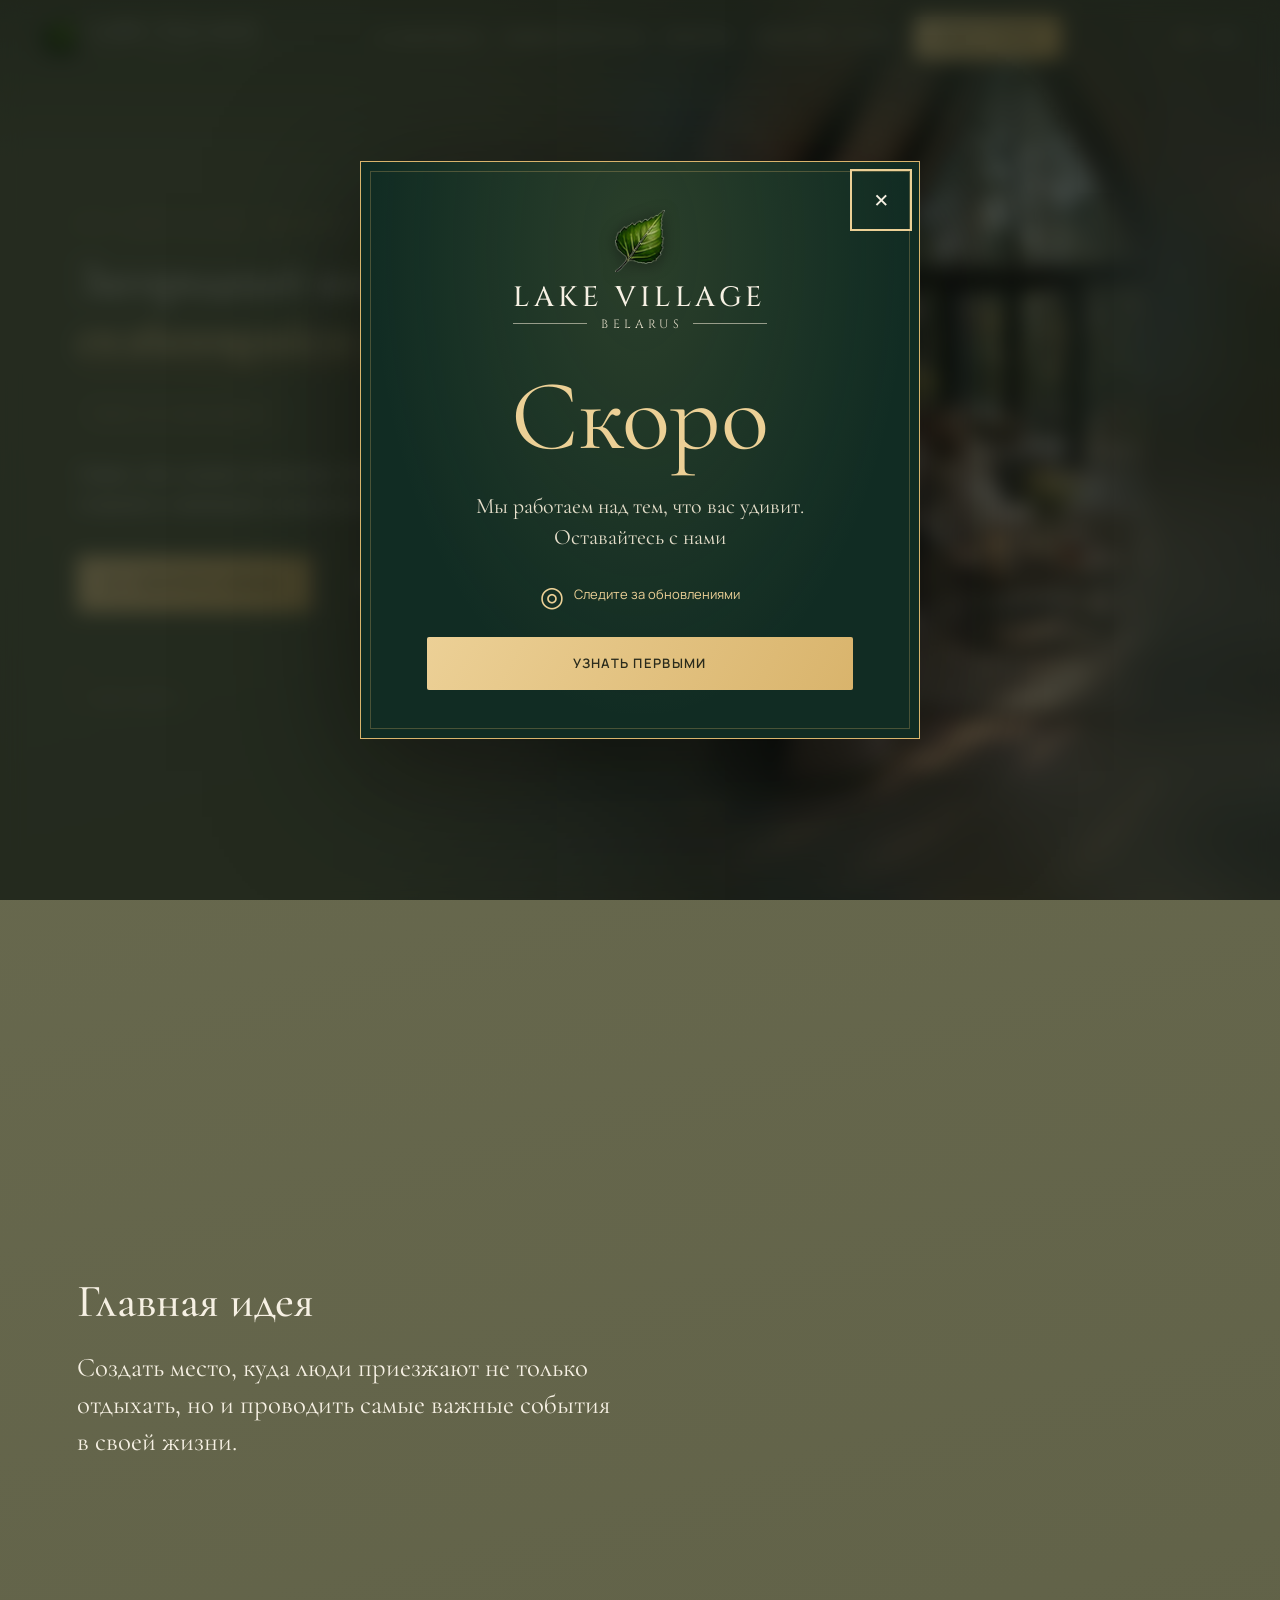
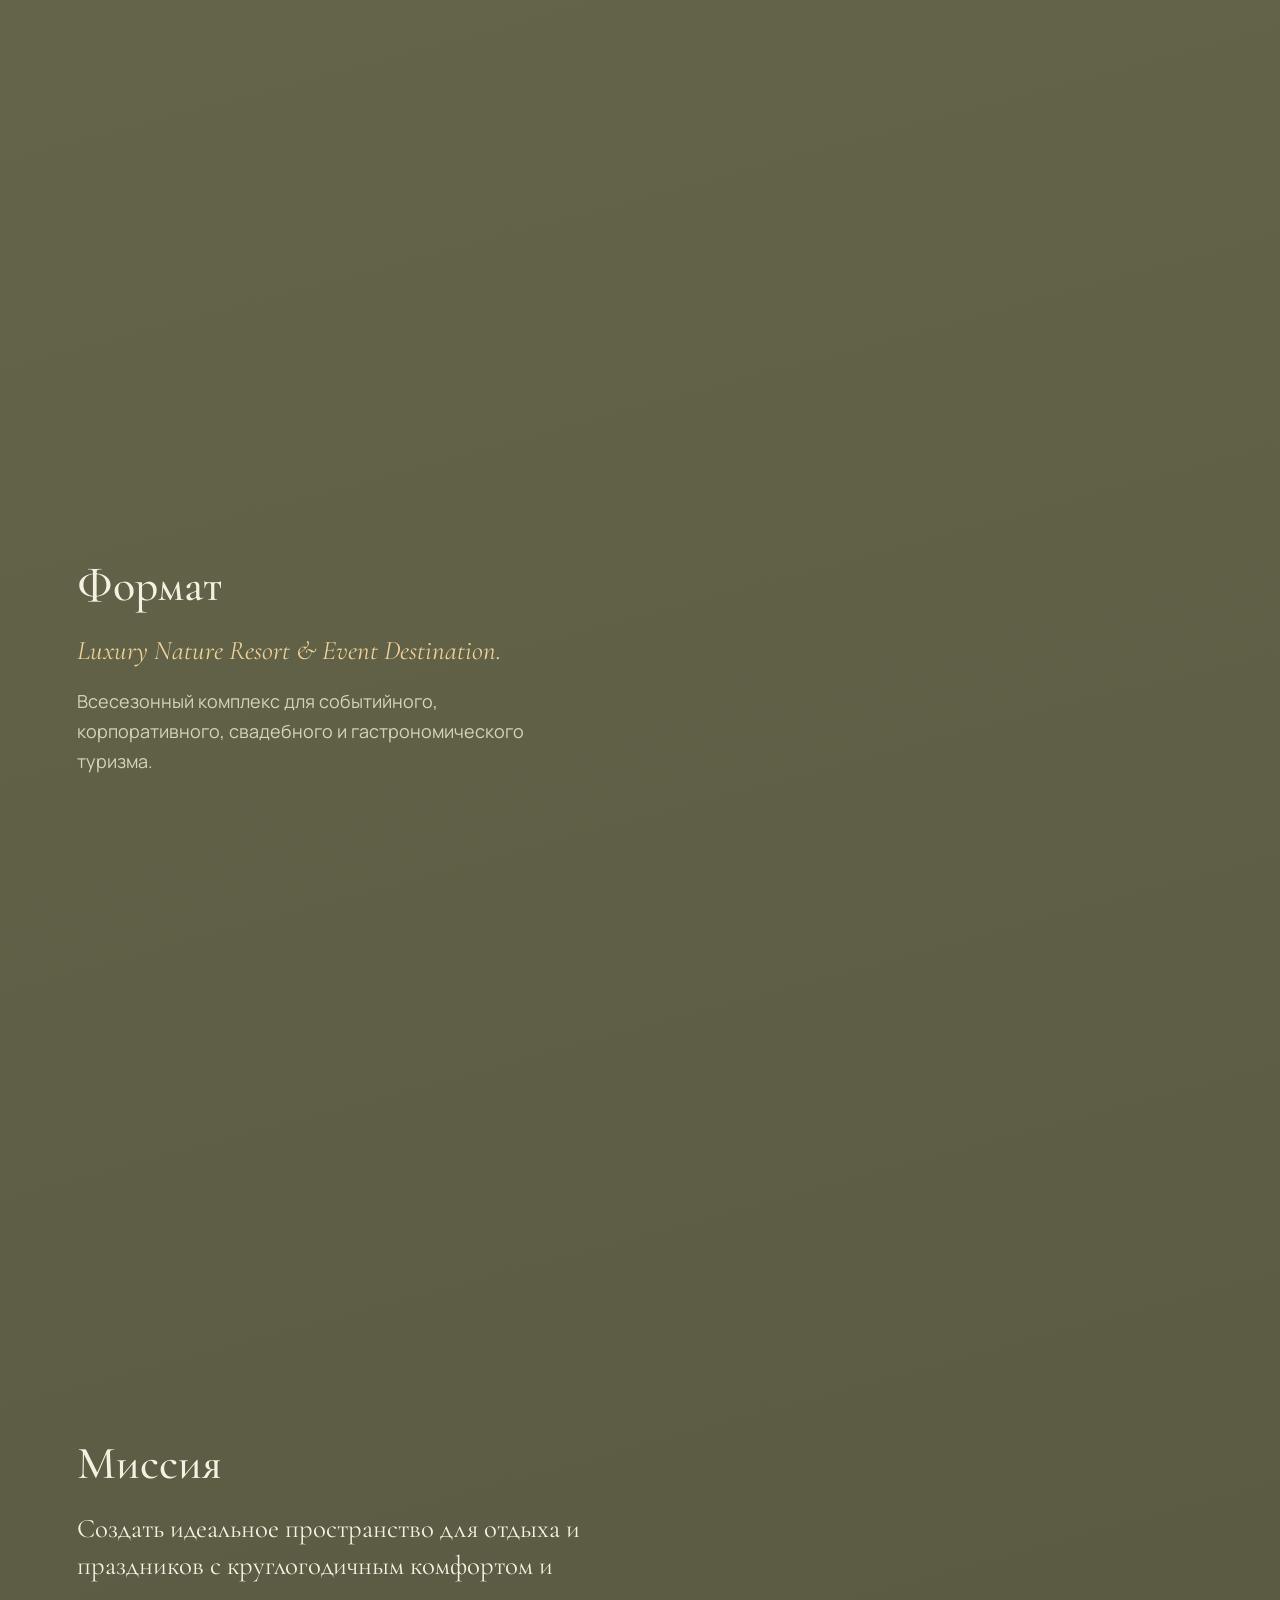
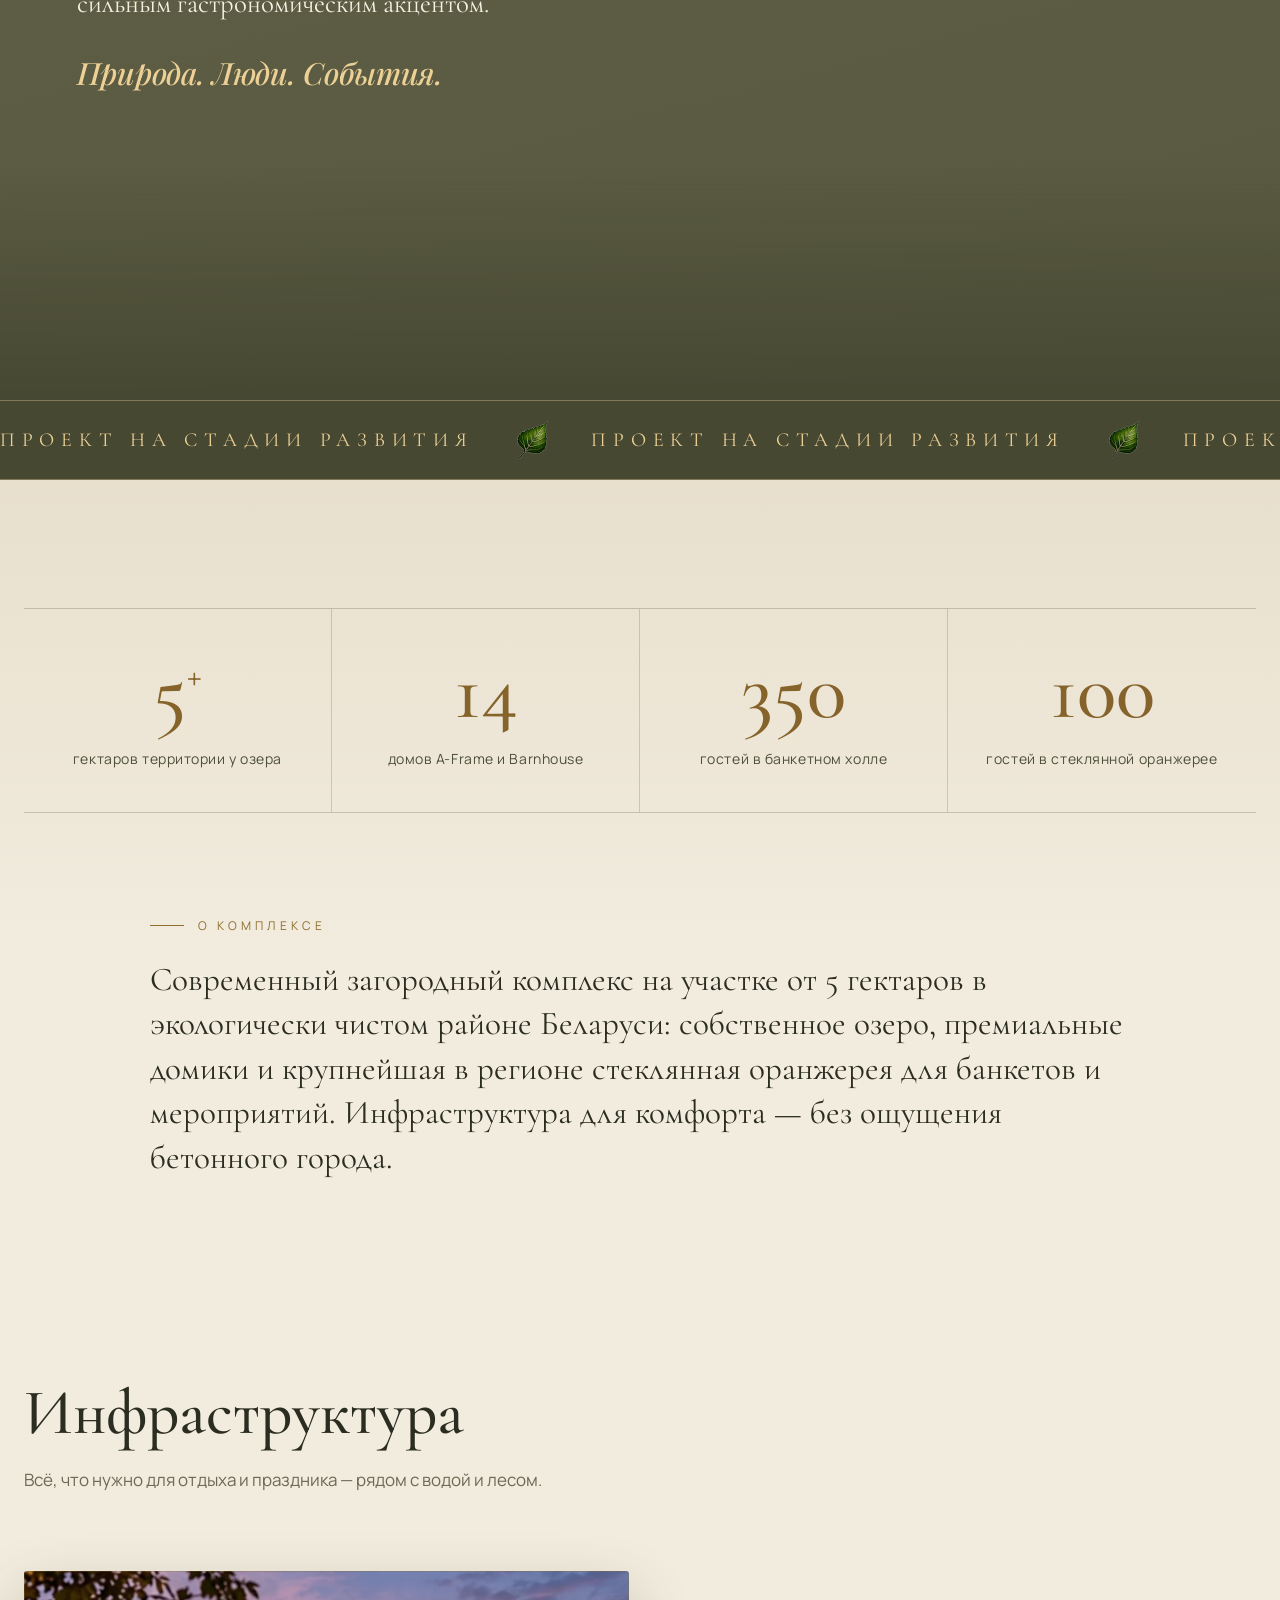
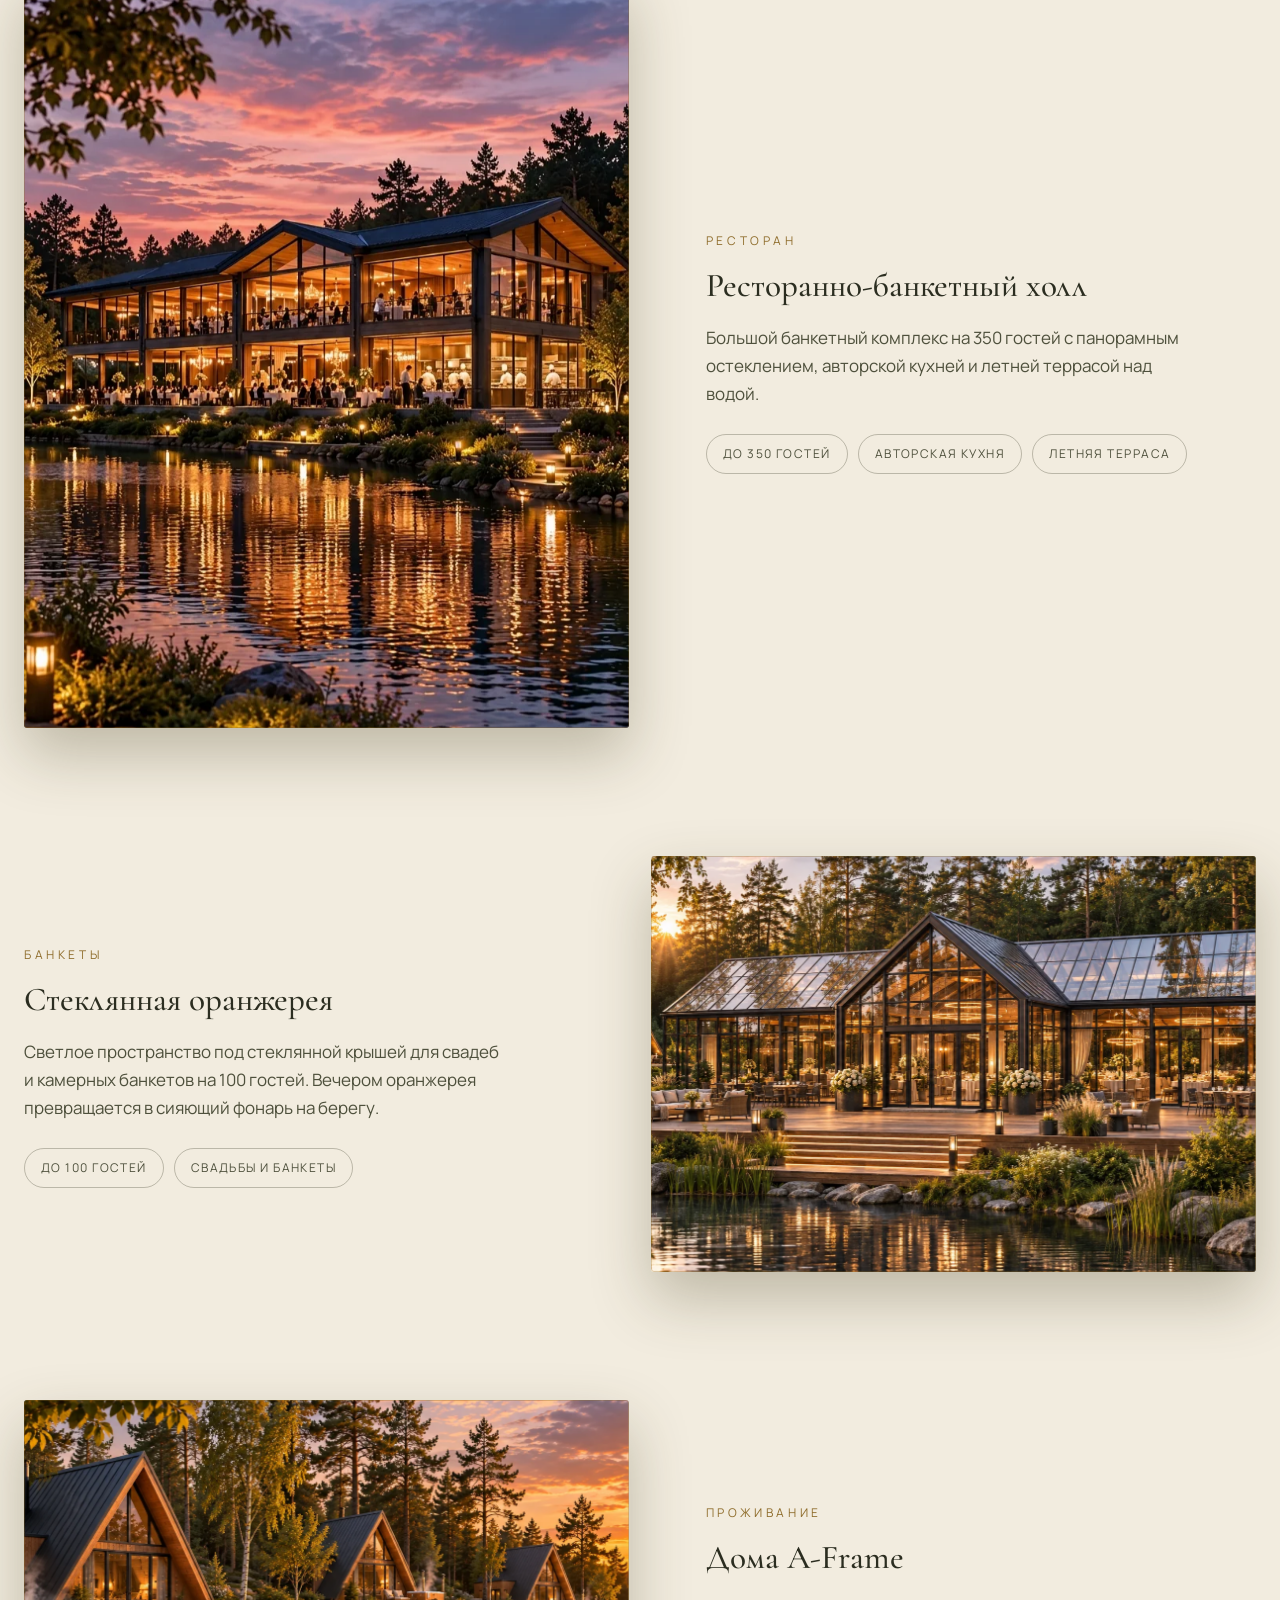
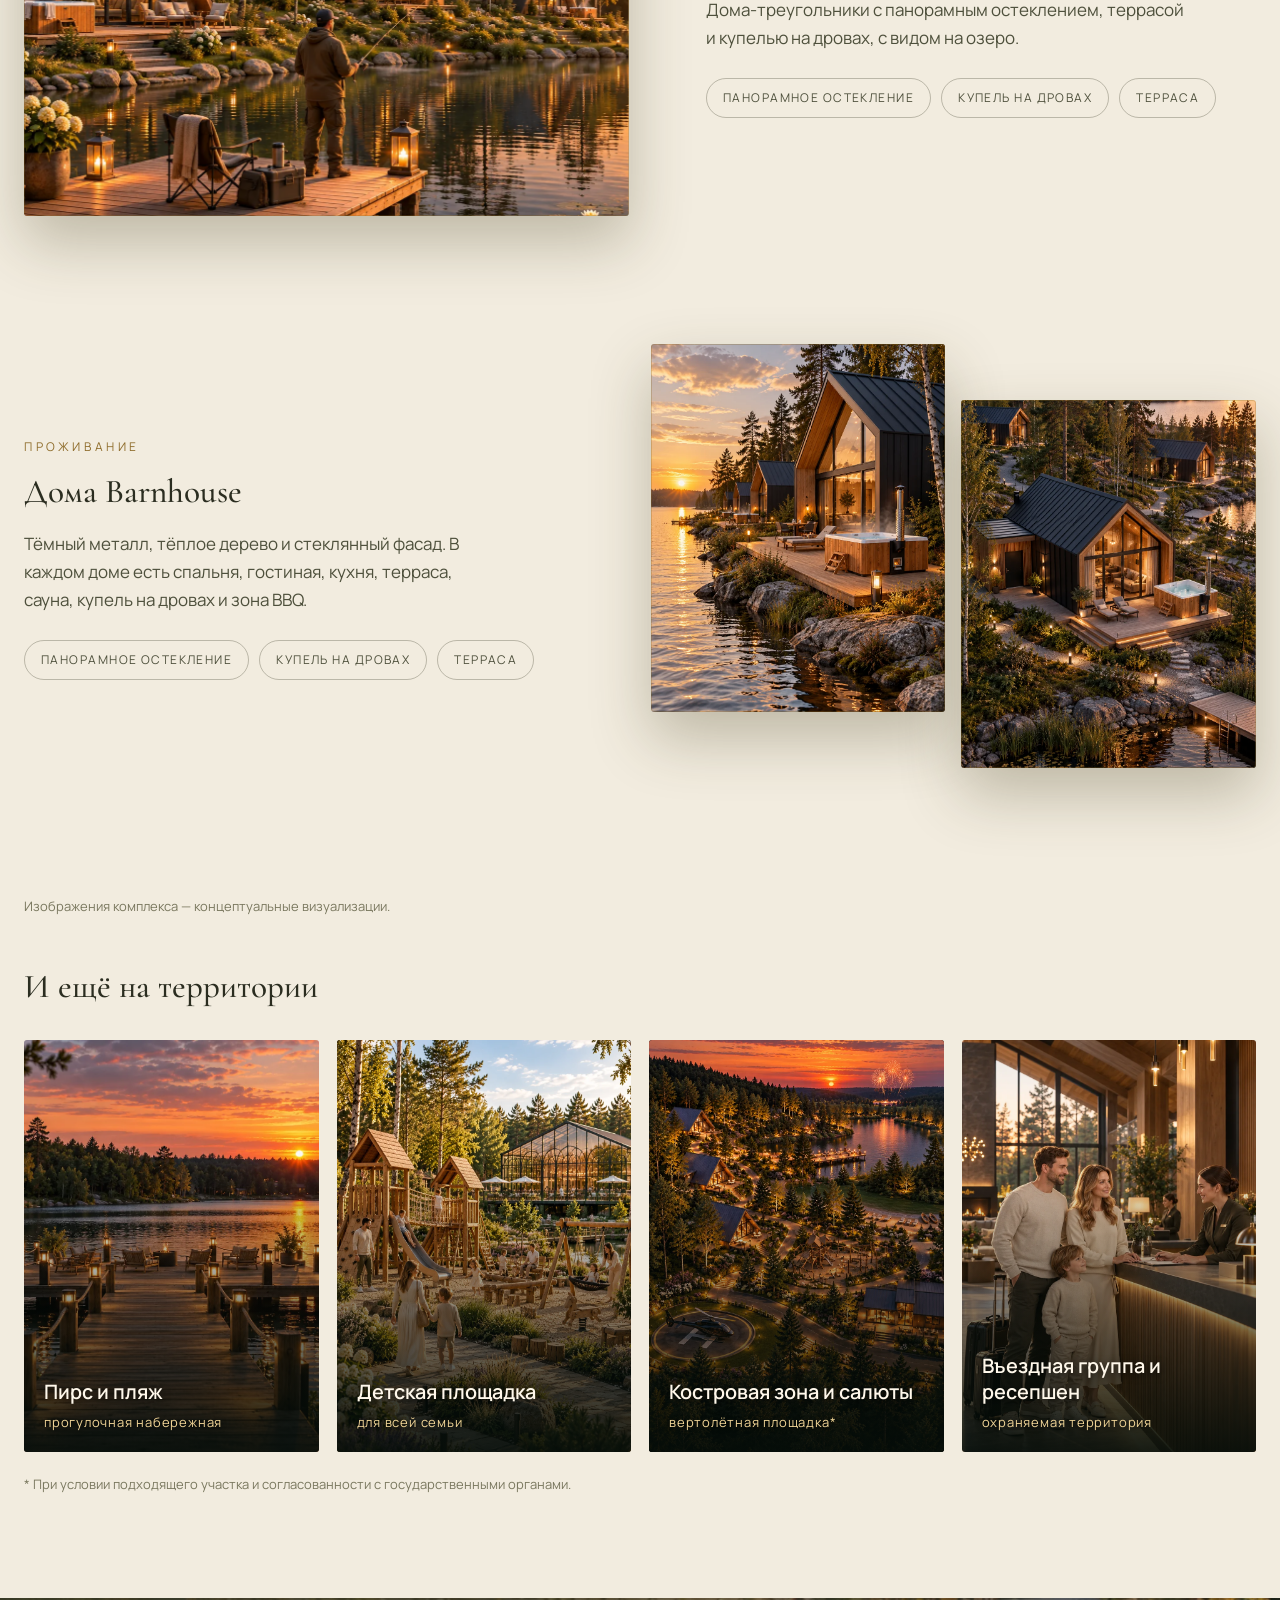
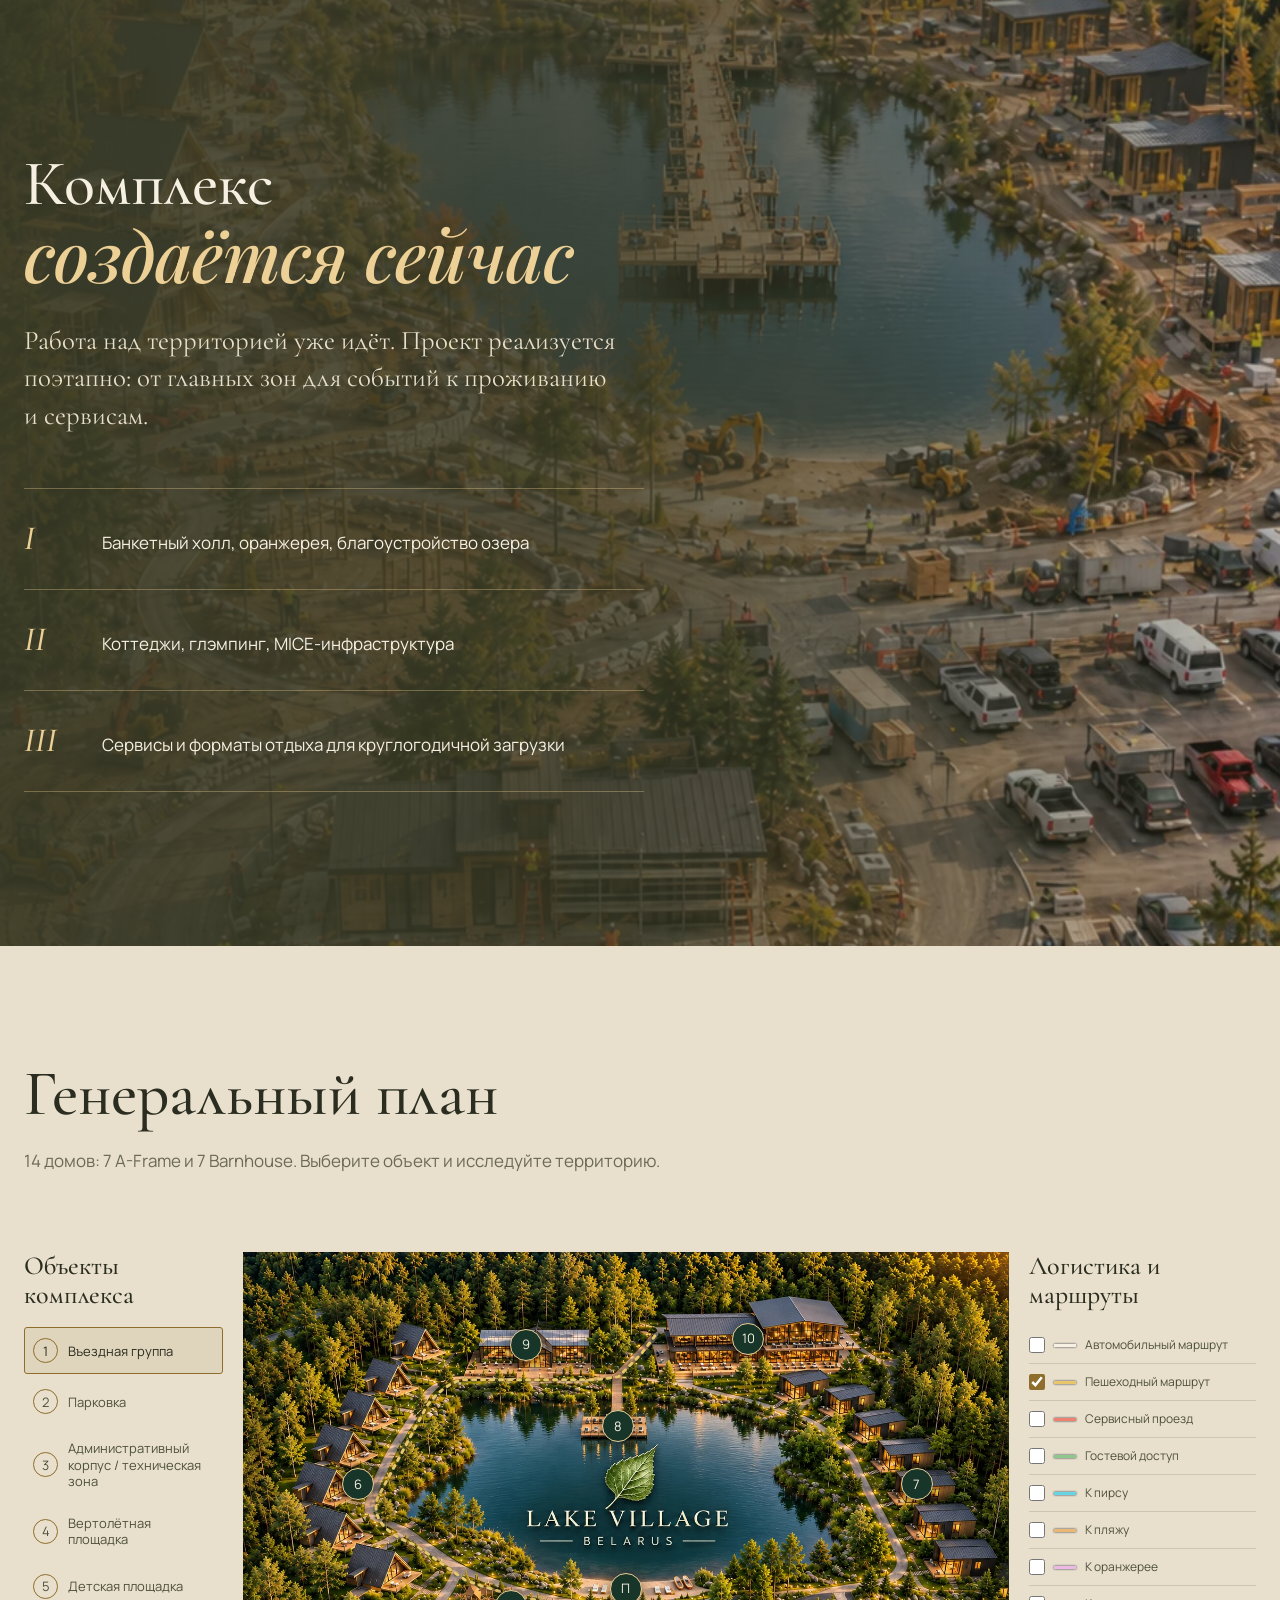
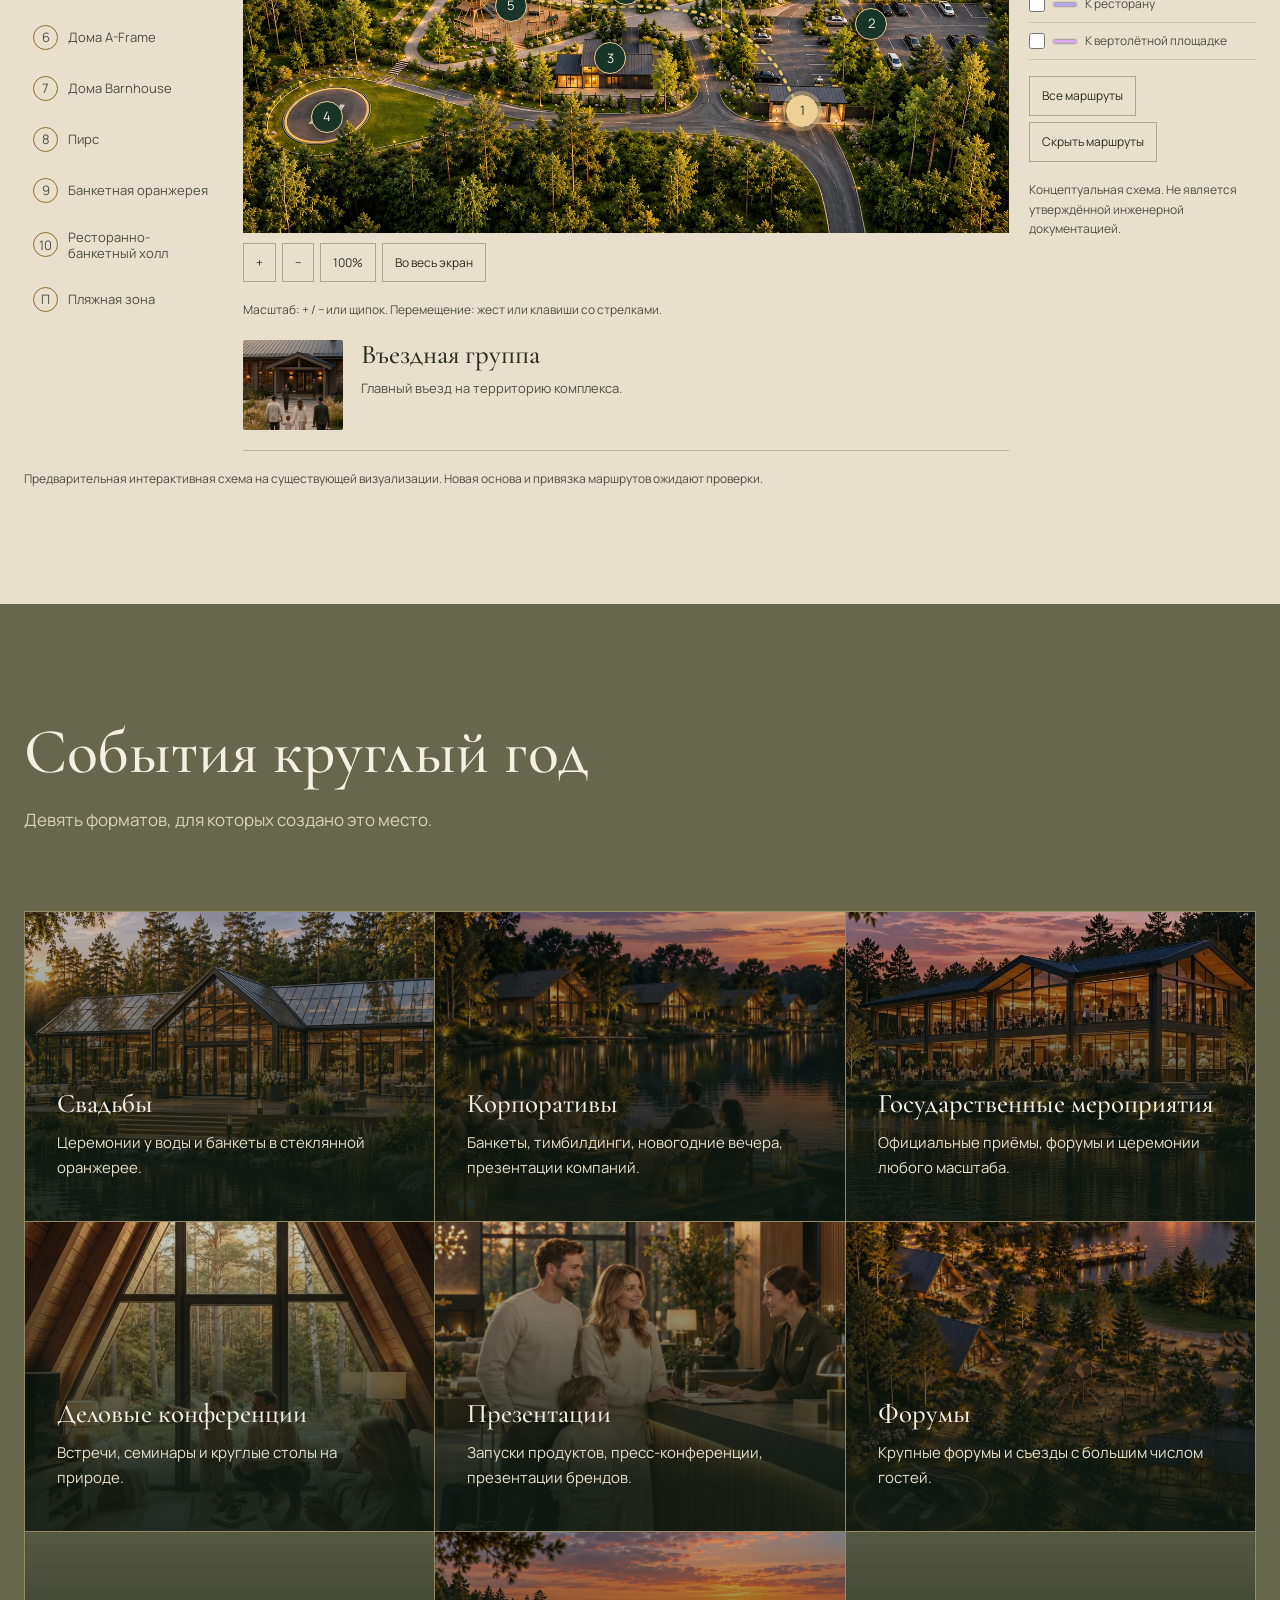
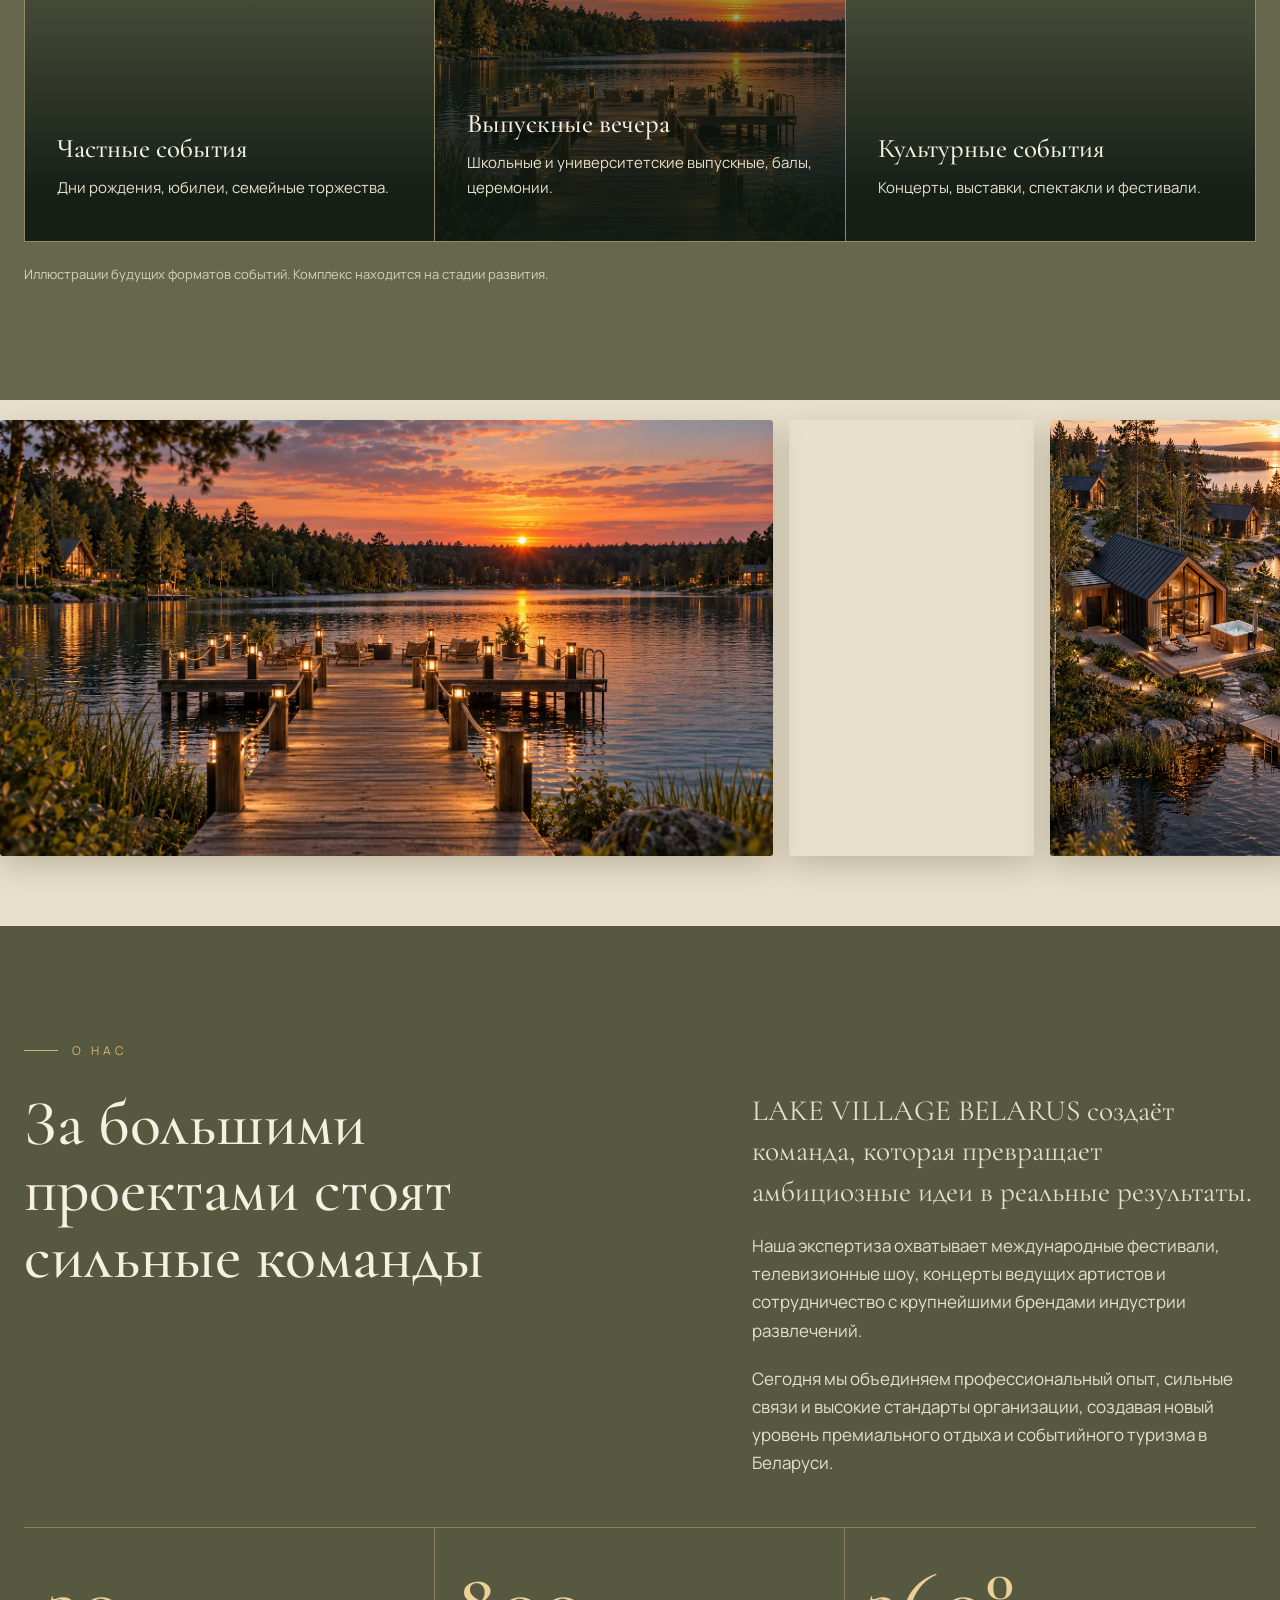
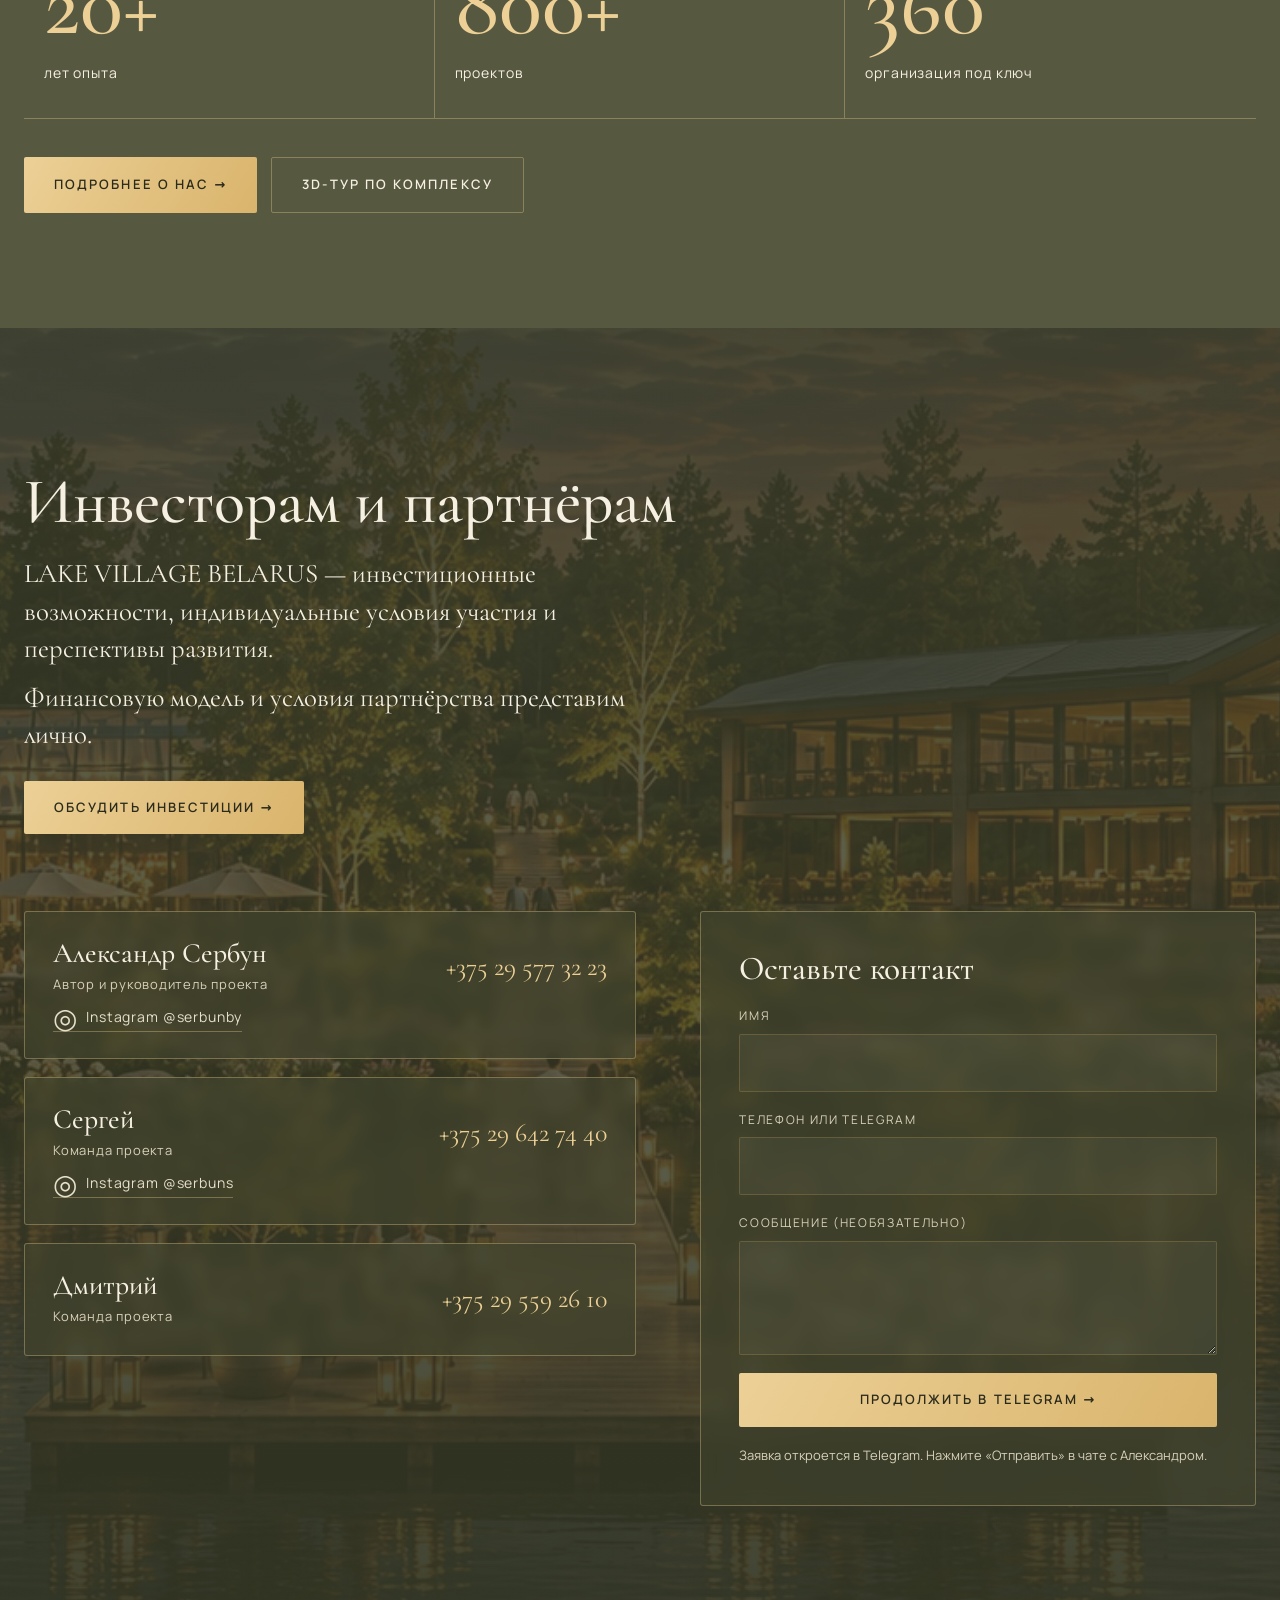
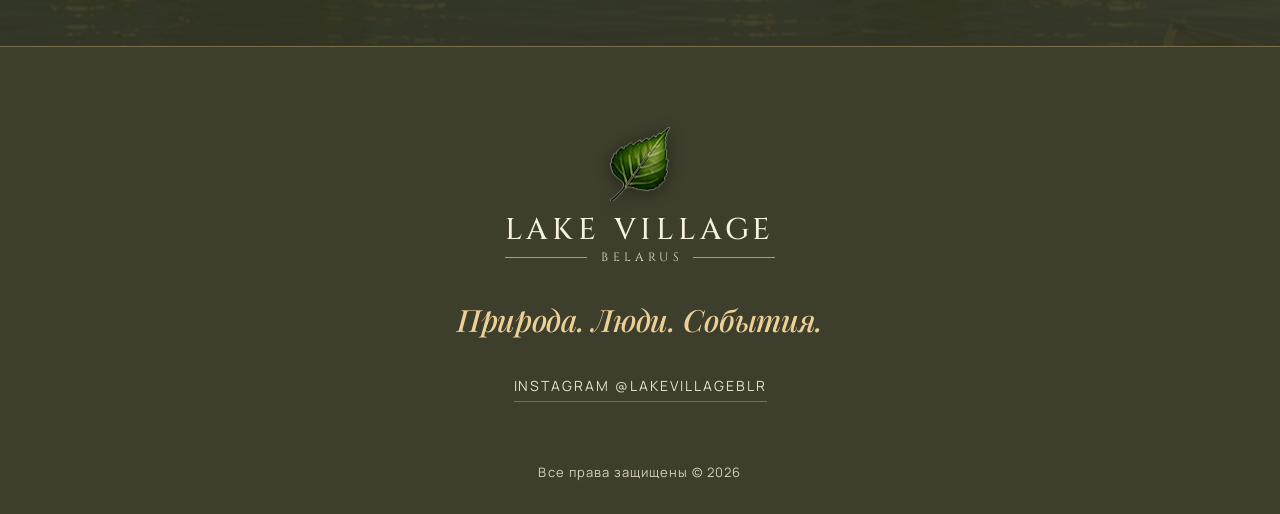
==== v2/index.html @ b3f4f0ef "Improve v2 infrastructure card caption readability" ====
<!DOCTYPE html>
<html lang="ru">
<head>
<meta charset="utf-8">
<meta name="viewport" content="width=device-width, initial-scale=1, viewport-fit=cover">
<title>Lake Village Belarus</title>
<meta name="description" content="Lake Village Belarus — проект загородного комплекса на стадии развития: дома A-Frame и Barnhouse с купелями, ресторан, стеклянная оранжерея, пирс и пляж.">
<meta name="theme-color" content="#5d5e45">
<meta property="og:title" content="Lake Village Belarus">
<meta property="og:description" content="Загородный комплекс у озера. Природа. Люди. События.">
<meta property="og:image" content="assets/img/aerial-logo.webp">
<link rel="icon" href="assets/img/leaf.png">
<link rel="preload" href="assets/fonts/cinzel-latin-400-normal.woff2" as="font" type="font/woff2" crossorigin>
<link rel="stylesheet" href="css/fonts.css?v=4">
<link rel="stylesheet" href="css/style.css?v=4">
<link rel="stylesheet" href="css/palette.css?v=4">
<link rel="stylesheet" href="css/v2.css?v=4">
<link rel="stylesheet" href="css/revisions.css?v=6">
</head>
<body class="v2">
<div class="progress" aria-hidden="true"><i></i></div>

<!-- ============ HEADER ============ -->
<header class="hdr" id="hdr">
  <a class="logo" href="#top" aria-label="Lake Village Belarus">
    <img src="assets/img/leaf.png" alt="" class="logo__leaf" width="239" height="299">
    <span class="logo__txt"><b>LAKE VILLAGE</b><small>BELARUS</small></span>
  </a>
  <nav class="nav" id="nav">
    <a href="#about" data-i18n="nav_about">О комплексе</a>
    <a href="#infra" data-i18n="nav_infra">Инфраструктура</a>
    <a href="#plan" data-i18n="nav_plan">Генплан</a>
    <a href="#events" data-i18n="nav_events">События</a>
    <a href="about.html" data-i18n="nav_team">О нас</a>
    <a href="#investors" class="nav__cta" data-i18n="nav_inv">Инвесторам</a>
  </nav>
  <div class="hdr__r">
    <div class="lang" role="group" aria-label="Language">
      <button data-lang="ru" class="on">RU</button><span>/</span><button data-lang="en">EN</button>
    </div>
    <button class="burger" id="burger" aria-label="Menu" aria-expanded="false" aria-controls="nav"><i></i><i></i></button>
  </div>
</header>

<main id="top">

<!-- ============ HERO: sticky video + scrolling text ============ -->
<section class="split" id="hero">
  <div class="split__text">
    <article class="panel panel--first">
      <p class="eyebrow" data-i18n="h_eyebrow">Lake Village · Belarus</p>
      <h1 class="h1">
        <span class="line"><span data-i18n="h_t1">Загородный комплекс,</span></span>
        <span class="line"><span class="script" id="heroScript"><span data-i18n="h_t2">создающийся сейчас</span>
          <svg class="uline" viewBox="0 0 400 18" preserveAspectRatio="none" aria-hidden="true"><path d="M3 11 C 70 3, 130 16, 200 8 S 340 4, 397 10"/></svg></span></span>
      </h1>
      <p class="project-status" data-i18n="project_status">Проект на стадии развития</p>
      <p class="lead" data-i18n="h_lead">Озеро, лес и дома с купелями. Место, куда приезжают отдыхать и проводить самые важные события жизни.</p>
      <div class="btns">
        <button class="btn btn--gold" data-film><svg viewBox="0 0 24 24" width="16" height="16"><path d="M7 4.5v15l13-7.5z" fill="currentColor"/></svg><span data-i18n="h_film">Смотреть фильм</span></button>
        <a class="btn btn--ghost" href="#investors" data-i18n="nav_inv">Инвесторам</a>
      </div>
      <div class="scroll-hint" aria-hidden="true"><i></i><span data-i18n="h_scroll">листайте</span></div>
    </article>

    <article class="panel">
      <h2 class="h2" data-i18n="p1_t">Главная идея</h2>
      <p class="big" data-i18n="p1_p">Создать место, куда люди приезжают не только отдыхать, но и проводить самые важные события в своей жизни.</p>
    </article>
    <article class="panel">
      <h2 class="h2" data-i18n="p2_t">Формат</h2>
      <p class="big"><em>Luxury Nature Resort &amp; Event Destination.</em></p>
      <p class="muted" data-i18n="p2_p">Всесезонный комплекс для событийного, корпоративного, свадебного и гастрономического туризма.</p>
    </article>
    <article class="panel">
      <h2 class="h2" data-i18n="p3_t">Миссия</h2>
      <p class="big" data-i18n="p3_p">Создать идеальное пространство для отдыха и праздников с круглогодичным комфортом и сильным гастрономическим акцентом.</p>
      <p class="script script--sm" data-i18n="slogan">Природа. Люди. События.</p>
    </article>
  </div>

  <div class="split__media">
    <div class="v2bg" aria-hidden="true"></div>
    <div class="vframe">
      <div class="vwrap">
        <video id="heroVideo" autoplay muted loop playsinline preload="metadata" poster="assets/video/hero-poster.jpg">
          <source src="assets/video/hero.webm" type="video/webm">
          <source src="assets/video/hero.mp4" type="video/mp4">
        </video>
        <i class="corner c1"></i><i class="corner c2"></i><i class="corner c3"></i><i class="corner c4"></i>
      </div>
    </div>
    <div class="glow" aria-hidden="true"></div>
  </div>
</section>

<!-- ============ MARQUEE ============ -->
<div class="mq" aria-label="Проект в стадии разработки"><div class="mq__track" id="mqTrack"></div></div>

<!-- ============ NUMBERS ============ -->
<section class="nums light" id="about">
  <div class="wrap nums__grid">
    <div class="stat reveal"><b><span data-count="5">0</span><sup>+</sup></b><span data-i18n="n1">гектаров территории у озера</span></div>
    <div class="stat reveal" style="--d:.1s"><b data-count="14">0</b><span data-i18n="n2">домов A-Frame и Barnhouse</span></div>
    <div class="stat reveal" style="--d:.2s"><b data-count="350">0</b><span data-i18n="n3">гостей в банкетном холле</span></div>
    <div class="stat reveal" style="--d:.3s"><b data-count="100">0</b><span data-i18n="n4">гостей в стеклянной оранжерее</span></div>
  </div>
  <div class="wrap about reveal">
    <p class="eyebrow" data-i18n="a_eyebrow">О комплексе</p>
    <p class="about__p" data-i18n="a_p">Современный загородный комплекс на участке от 5 гектаров в экологически чистом районе Беларуси: собственное озеро, премиальные домики и крупнейшая в регионе стеклянная оранжерея для банкетов и мероприятий. Инфраструктура для комфорта — без ощущения бетонного города.</p>
  </div>
</section>

<!-- ============ INFRASTRUCTURE ============ -->
<section class="infra light" id="infra">
  <div class="wrap">
    <header class="shead reveal">
      <h2 class="h2 h2--xl" data-i18n="i_title">Инфраструктура</h2>
      <p class="muted" data-i18n="i_sub">Всё, что нужно для отдыха и праздника — рядом с водой и лесом.</p>
    </header>

    <article class="row">
      <div class="row__media reveal">
        <figure class="fr tall"><img data-parallax src="assets/img/v-restaurant.webp" alt="" loading="lazy" decoding="async"></figure>
      </div>
      <div class="row__txt reveal">
        <span class="tag" data-i18n="r1_tag">Ресторан</span>
        <h3 class="h3" data-i18n="r1_t">Ресторанно-банкетный холл</h3>
        <p data-i18n="r1_p">Большой банкетный комплекс на 350 гостей с панорамным остеклением, авторской кухней и летней террасой над водой.</p>
        <ul class="chips"><li data-i18n="r1_c1">до 350 гостей</li><li data-i18n="r1_c2">авторская кухня</li><li data-i18n="r1_c3">летняя терраса</li></ul>
      </div>
    </article>

    <article class="row rev">
      <div class="row__media reveal">
        <figure class="fr wide"><img data-parallax src="assets/img/orangery.webp" alt="" loading="lazy" decoding="async"></figure>
      </div>
      <div class="row__txt reveal">
        <span class="tag" data-i18n="r2_tag">Банкеты</span>
        <h3 class="h3" data-i18n="r2_t">Стеклянная оранжерея</h3>
        <p data-i18n="r2_p">Светлое пространство под стеклянной крышей для свадеб и камерных банкетов на 100 гостей. Вечером оранжерея превращается в сияющий фонарь на берегу.</p>
        <ul class="chips"><li data-i18n="r2_c1">до 100 гостей</li><li data-i18n="r2_c2">свадьбы и банкеты</li></ul>
      </div>
    </article>

    <article class="row">
      <div class="row__media reveal">
        <figure class="fr wide"><img data-parallax src="assets/img/aframe-fisher.webp" alt="" loading="lazy" decoding="async"></figure>
      </div>
      <div class="row__txt reveal">
        <span class="tag" data-i18n="r3_tag">Проживание</span>
        <h3 class="h3" data-i18n="r3_t">Дома A-Frame</h3>
        <p data-i18n="r3_p">Дома-треугольники с панорамным остеклением, террасой и купелью на дровах, с видом на озеро.</p>
        <ul class="chips"><li data-i18n="home_glass">Панорамное остекление</li><li data-i18n="home_tub">Купель на дровах</li><li data-i18n="home_terrace">Терраса</li></ul>
      </div>
    </article>

    <article class="row rev">
      <div class="row__media reveal duo">
        <figure class="fr tall"><img data-parallax src="assets/img/v-barn-tub.webp" alt="" loading="lazy" decoding="async"></figure>
        <figure class="fr tall lower"><img data-parallax src="assets/img/v-barn-aerial.webp" alt="" loading="lazy" decoding="async"></figure>
      </div>
      <div class="row__txt reveal">
        <span class="tag" data-i18n="r4_tag">Проживание</span>
        <h3 class="h3" data-i18n="r4_t">Дома Barnhouse</h3>
        <p data-i18n="r4_p">Тёмный металл, тёплое дерево и стеклянный фасад. В каждом доме есть спальня, гостиная, кухня, терраса, сауна, купель на дровах и зона BBQ.</p>
        <ul class="chips"><li data-i18n="home_glass">Панорамное остекление</li><li data-i18n="home_tub">Купель на дровах</li><li data-i18n="home_terrace">Терраса</li></ul>
      </div>
    </article>

    <p class="note concept-note" data-i18n="concept_note">Изображения комплекса — концептуальные визуализации.</p>
    <div class="more">
      <h3 class="h3 reveal" data-i18n="m_title">И ещё на территории</h3>
      <div class="more__grid">
        <figure class="card reveal"><img src="assets/img/pier-sunset.webp" alt="" loading="lazy"><figcaption><b data-i18n="m1">Пирс и пляж</b><span data-i18n="m1s">прогулочная набережная</span></figcaption></figure>
        <figure class="card reveal" style="--d:.08s"><img src="assets/img/v-playground.webp" alt="" loading="lazy"><figcaption><b data-i18n="m2">Детская площадка</b><span data-i18n="m2s">для всей семьи</span></figcaption></figure>
        <figure class="card reveal" style="--d:.16s"><img src="assets/img/v-aerial-heli.webp" alt="" loading="lazy"><figcaption><b data-i18n="m3">Костровая зона и салюты</b><span data-i18n="m3s">вертолётная площадка*</span></figcaption></figure>
        <figure class="card reveal" style="--d:.24s"><img src="assets/img/v-reception.webp" alt="" loading="lazy"><figcaption><b data-i18n="m4">Въездная группа и ресепшен</b><span data-i18n="m4s">охраняемая территория</span></figcaption></figure>
      </div>
      <p class="note reveal" data-i18n="m_note">* При условии подходящего участка и согласованности с государственными органами.</p>
    </div>
  </div>
</section>

<!-- ============ NOW BEING CREATED ============ -->
<section class="now" id="now">
  <div class="now__bg"><img data-parallax src="assets/img/v-construction.webp" alt="" loading="lazy"></div>
  <div class="wrap now__in">
    <h2 class="h2 h2--xl reveal"><span data-i18n="now_t1">Комплекс</span> <span class="script" data-i18n="now_t2">создаётся сейчас</span></h2>
    <p class="big reveal" data-i18n="now_p">Работа над территорией уже идёт. Проект реализуется поэтапно: от главных зон для событий к проживанию и сервисам.</p>
    <ol class="steps">
      <li class="reveal"><b>I</b><span data-i18n="s1">Банкетный холл, оранжерея, благоустройство озера</span></li>
      <li class="reveal" style="--d:.1s"><b>II</b><span data-i18n="s2">Коттеджи, глэмпинг, MICE-инфраструктура</span></li>
      <li class="reveal" style="--d:.2s"><b>III</b><span data-i18n="s3">Сервисы и форматы отдыха для круглогодичной загрузки</span></li>
    </ol>
  </div>
</section>

<!-- ============ MASTER PLAN ============ -->
<section class="plan light" id="plan">
  <div class="wrap">
    <header class="shead reveal">
      <h2 class="h2 h2--xl" data-i18n="pl_title">Генеральный план</h2>
      <p class="muted" data-i18n="pl_sub">Закрытая охраняемая территория. Нажмите на карту, чтобы рассмотреть её подробнее.</p>
    </header>
    <div id="masterplan"></div>
  </div>
</section>

<!-- ============ EVENTS ============ -->
<section class="events" id="events">
  <div class="wrap">
    <header class="shead reveal">
      <h2 class="h2 h2--xl" data-i18n="e_title">События круглый год</h2>
      <p class="muted" data-i18n="e_sub">Девять форматов, для которых создано это место.</p>
    </header>
    <div class="egrid" id="egrid"></div><p class="note" data-i18n="events_note">Иллюстрации будущих форматов событий. Комплекс находится на стадии развития.</p>
  </div>
</section>

<!-- ============ GALLERY MARQUEE ============ -->
<section class="gal light" aria-label="Gallery">
  <div class="gal__track" id="galTrack"></div>
</section>

<!-- ============ ABOUT / TEAM + 3D ============ -->
<section class="team" id="team"><div class="wrap team-editorial"><p class="eyebrow" data-i18n="t_eyebrow">О нас</p><h2 class="h2 h2--xl reveal" data-i18n="t_title">За большими проектами стоят сильные команды</h2><div class="team-copy reveal"><p class="big" data-i18n="t_p">LAKE VILLAGE BELARUS создаёт команда, которая превращает амбициозные идеи в реальные результаты.</p><p data-i18n="t_v">Наша экспертиза охватывает международные фестивали, телевизионные шоу, концерты ведущих артистов и сотрудничество с крупнейшими брендами индустрии развлечений.</p><p data-i18n="t_final">Сегодня мы объединяем профессиональный опыт, сильные связи и высокие стандарты организации, создавая новый уровень премиального отдыха и событийного туризма в Беларуси.</p></div><div class="team-stats reveal"><div><b>20+</b><span data-i18n="years_exp">лет опыта</span></div><div><b>800+</b><span data-i18n="projects_count">проектов</span></div><div><b>360°</b><span data-i18n="turnkey">организация под ключ</span></div></div><div class="btns reveal"><a class="btn btn--gold" href="about.html" data-i18n="team_more">Подробнее о нас →</a><button class="btn btn--ghost" data-coming data-i18n="tour_t">3D-тур по комплексу</button></div></div></section>

<!-- ============ INVESTORS ============ -->
<section class="inv" id="investors">
  <div class="inv__bg"><img data-parallax src="assets/img/pier-evening.webp" alt="" loading="lazy"></div>
  <div class="wrap inv__in">
    <header class="shead reveal">
      <h2 class="h2 h2--xl" data-i18n="iv_title">Инвесторам</h2>
      <p class="big" data-i18n="iv_sub">Расскажем о проекте лично: условия, этапы и модель работы обсуждаем на встрече. Позвоните или оставьте контакт, и мы свяжемся.</p>
    <p class="big" data-i18n="iv_model">Финансовую модель и условия партнёрства представим лично.</p><a href="#invForm" class="btn btn--gold investment-cta" data-i18n="iv_cta">Обсудить инвестиции →</a>
    </header>
    <div class="inv__grid">
      <div class="people">
        <article class="person reveal">
          <div class="person__n"><b data-i18n="pr_alex">Александр Сербун</b><span data-i18n="pr_a">Автор и руководитель проекта</span></div>
          <a class="person__tel" href="tel:+375295773223">+375 29 577 32 23</a>
          <a class="person__ig" href="https://instagram.com/serbunby" target="_blank" rel="noopener"><span class="instagram-icon" aria-hidden="true">◎</span> Instagram @serbunby</a>
        </article>
        <article class="person reveal" style="--d:.1s">
          <div class="person__n"><b data-i18n="pr_s">Сергей</b><span data-i18n="pr_c">Контакты проекта</span></div>
          <a class="person__tel" href="tel:+375296427440">+375 29 642 74 40</a><a class="person__ig" href="https://www.instagram.com/serbuns/" target="_blank" rel="noopener"><span class="instagram-icon" aria-hidden="true">◎</span> Instagram @serbuns</a>
        </article>
        <article class="person reveal" style="--d:.2s">
          <div class="person__n"><b data-i18n="pr_d">Дмитрий</b><span data-i18n="pr_c2">Контакты проекта</span></div>
          <a class="person__tel" href="tel:+375295592610">+375 29 559 26 10</a>
        </article>
      </div>
      <form class="form reveal" id="invForm">
        <h3 class="h3" data-i18n="f_title">Оставьте контакт</h3>
        <label><span data-i18n="f_name">Имя</span><input name="name" type="text" autocomplete="name" maxlength="120" required></label>
        <label><span data-i18n="f_contact">Телефон или Telegram</span><input name="contact" type="text" autocomplete="tel" maxlength="160" required></label>
        <label><span data-i18n="f_msg">Сообщение (необязательно)</span><textarea name="msg" rows="3" maxlength="2000"></textarea></label>
        <button class="btn btn--gold" type="submit"><span data-i18n="f_send">Отправить</span></button>
        <p class="note" data-i18n="f_notice">Заявка откроется в Telegram. Нажмите «Отправить» в чате с Александром.</p><p class="form__ok" id="formOk" role="status" aria-live="polite" hidden data-i18n="f_ok">Спасибо! Мы свяжемся с вами.</p>
      <div class="form-fallback" id="formFallback" hidden><a id="telegramDraft" target="_blank" rel="noopener" data-i18n="f_reopen">Открыть Telegram ещё раз →</a><button type="button" id="copyRequest" data-i18n="f_copy">Скопировать заявку</button><a href="tel:+375295773223">+375 29 577 32 23</a></div></form>
    </div>
  </div>
</section>

</main>

<!-- ============ FOOTER ============ -->
<footer class="ftr">
  <div class="wrap ftr__in">
    <div class="logo logo--lg">
      <img src="assets/img/leaf.png" alt="" class="logo__leaf" width="239" height="299">
      <span class="logo__txt"><b>LAKE VILLAGE</b><small>BELARUS</small></span>
    </div>
    <p class="script script--sm" data-i18n="slogan">Природа. Люди. События.</p>
    <a class="ig" href="https://www.instagram.com/lakevillageblr/" target="_blank" rel="noopener">Instagram @lakevillageblr</a>
  </div>
  <p class="copy"><span data-i18n="rights">Все права защищены</span> © <span id="year">2026</span></p>
</footer>

<!-- ============ MODALS ============ -->
<div class="modal" id="filmModal" role="dialog" aria-modal="true" aria-label="Lake Village — film" hidden>
  <button class="modal__x" data-close aria-label="Close">×</button>
  <video id="filmVideo" controls playsinline preload="none" poster="assets/video/film-poster.jpg"></video>
</div>
<script src="js/copy.js?v=5"></script><script src="js/main.js?v=5"></script><script src="js/interface.js?v=5"></script><script src="js/masterplan.js?v=5"></script>
</body>
</html>
---- v2/css/fonts.css ----
@font-face{font-family:'Cormorant Garamond';font-style:normal;font-weight:400;font-display:swap;src:url(../assets/fonts/cormorant-garamond-cyrillic-400-normal.woff2) format('woff2');unicode-range:U+0301,U+0400-045F,U+0490-0491,U+04B0-04B1,U+2116}
@font-face{font-family:'Cormorant Garamond';font-style:normal;font-weight:400;font-display:swap;src:url(../assets/fonts/cormorant-garamond-latin-400-normal.woff2) format('woff2');unicode-range:U+0000-00FF,U+0131,U+0152-0153,U+02BB-02BC,U+02C6,U+02DA,U+02DC,U+2000-206F,U+20AC,U+2122,U+2191,U+2193,U+2212,U+2215,U+FEFF,U+FFFD}
@font-face{font-family:'Cormorant Garamond';font-style:normal;font-weight:500;font-display:swap;src:url(../assets/fonts/cormorant-garamond-cyrillic-500-normal.woff2) format('woff2');unicode-range:U+0301,U+0400-045F,U+0490-0491,U+04B0-04B1,U+2116}
@font-face{font-family:'Cormorant Garamond';font-style:normal;font-weight:500;font-display:swap;src:url(../assets/fonts/cormorant-garamond-latin-500-normal.woff2) format('woff2');unicode-range:U+0000-00FF,U+0131,U+0152-0153,U+02BB-02BC,U+02C6,U+02DA,U+02DC,U+2000-206F,U+20AC,U+2122,U+2191,U+2193,U+2212,U+2215,U+FEFF,U+FFFD}
@font-face{font-family:'Cormorant Garamond';font-style:normal;font-weight:600;font-display:swap;src:url(../assets/fonts/cormorant-garamond-cyrillic-600-normal.woff2) format('woff2');unicode-range:U+0301,U+0400-045F,U+0490-0491,U+04B0-04B1,U+2116}
@font-face{font-family:'Cormorant Garamond';font-style:normal;font-weight:600;font-display:swap;src:url(../assets/fonts/cormorant-garamond-latin-600-normal.woff2) format('woff2');unicode-range:U+0000-00FF,U+0131,U+0152-0153,U+02BB-02BC,U+02C6,U+02DA,U+02DC,U+2000-206F,U+20AC,U+2122,U+2191,U+2193,U+2212,U+2215,U+FEFF,U+FFFD}
@font-face{font-family:'Cormorant Garamond';font-style:italic;font-weight:400;font-display:swap;src:url(../assets/fonts/cormorant-garamond-cyrillic-400-italic.woff2) format('woff2');unicode-range:U+0301,U+0400-045F,U+0490-0491,U+04B0-04B1,U+2116}
@font-face{font-family:'Cormorant Garamond';font-style:italic;font-weight:400;font-display:swap;src:url(../assets/fonts/cormorant-garamond-latin-400-italic.woff2) format('woff2');unicode-range:U+0000-00FF,U+0131,U+0152-0153,U+02BB-02BC,U+02C6,U+02DA,U+02DC,U+2000-206F,U+20AC,U+2122,U+2191,U+2193,U+2212,U+2215,U+FEFF,U+FFFD}
@font-face{font-family:'Cormorant Garamond';font-style:italic;font-weight:500;font-display:swap;src:url(../assets/fonts/cormorant-garamond-cyrillic-500-italic.woff2) format('woff2');unicode-range:U+0301,U+0400-045F,U+0490-0491,U+04B0-04B1,U+2116}
@font-face{font-family:'Cormorant Garamond';font-style:italic;font-weight:500;font-display:swap;src:url(../assets/fonts/cormorant-garamond-latin-500-italic.woff2) format('woff2');unicode-range:U+0000-00FF,U+0131,U+0152-0153,U+02BB-02BC,U+02C6,U+02DA,U+02DC,U+2000-206F,U+20AC,U+2122,U+2191,U+2193,U+2212,U+2215,U+FEFF,U+FFFD}
@font-face{font-family:'Cinzel';font-style:normal;font-weight:400;font-display:swap;src:url(../assets/fonts/cinzel-latin-400-normal.woff2) format('woff2');unicode-range:U+0000-00FF,U+0131,U+0152-0153,U+02BB-02BC,U+02C6,U+02DA,U+02DC,U+2000-206F,U+20AC,U+2122,U+2191,U+2193,U+2212,U+2215,U+FEFF,U+FFFD}
@font-face{font-family:'Cinzel';font-style:normal;font-weight:500;font-display:swap;src:url(../assets/fonts/cinzel-latin-500-normal.woff2) format('woff2');unicode-range:U+0000-00FF,U+0131,U+0152-0153,U+02BB-02BC,U+02C6,U+02DA,U+02DC,U+2000-206F,U+20AC,U+2122,U+2191,U+2193,U+2212,U+2215,U+FEFF,U+FFFD}
@font-face{font-family:'Manrope';font-style:normal;font-weight:400;font-display:swap;src:url(../assets/fonts/manrope-cyrillic-400-normal.woff2) format('woff2');unicode-range:U+0301,U+0400-045F,U+0490-0491,U+04B0-04B1,U+2116}
@font-face{font-family:'Manrope';font-style:normal;font-weight:400;font-display:swap;src:url(../assets/fonts/manrope-latin-400-normal.woff2) format('woff2');unicode-range:U+0000-00FF,U+0131,U+0152-0153,U+02BB-02BC,U+02C6,U+02DA,U+02DC,U+2000-206F,U+20AC,U+2122,U+2191,U+2193,U+2212,U+2215,U+FEFF,U+FFFD}
@font-face{font-family:'Manrope';font-style:normal;font-weight:500;font-display:swap;src:url(../assets/fonts/manrope-cyrillic-500-normal.woff2) format('woff2');unicode-range:U+0301,U+0400-045F,U+0490-0491,U+04B0-04B1,U+2116}
@font-face{font-family:'Manrope';font-style:normal;font-weight:500;font-display:swap;src:url(../assets/fonts/manrope-latin-500-normal.woff2) format('woff2');unicode-range:U+0000-00FF,U+0131,U+0152-0153,U+02BB-02BC,U+02C6,U+02DA,U+02DC,U+2000-206F,U+20AC,U+2122,U+2191,U+2193,U+2212,U+2215,U+FEFF,U+FFFD}
@font-face{font-family:'Manrope';font-style:normal;font-weight:600;font-display:swap;src:url(../assets/fonts/manrope-cyrillic-600-normal.woff2) format('woff2');unicode-range:U+0301,U+0400-045F,U+0490-0491,U+04B0-04B1,U+2116}
@font-face{font-family:'Manrope';font-style:normal;font-weight:600;font-display:swap;src:url(../assets/fonts/manrope-latin-600-normal.woff2) format('woff2');unicode-range:U+0000-00FF,U+0131,U+0152-0153,U+02BB-02BC,U+02C6,U+02DA,U+02DC,U+2000-206F,U+20AC,U+2122,U+2191,U+2193,U+2212,U+2215,U+FEFF,U+FFFD}
@font-face{font-family:'Marck Script';font-style:normal;font-weight:400;font-display:swap;src:url(../assets/fonts/marck-script-cyrillic-400-normal.woff2) format('woff2');unicode-range:U+0301,U+0400-045F,U+0490-0491,U+04B0-04B1,U+2116}
@font-face{font-family:'Marck Script';font-style:normal;font-weight:400;font-display:swap;src:url(../assets/fonts/marck-script-latin-400-normal.woff2) format('woff2');unicode-range:U+0000-00FF,U+0131,U+0152-0153,U+02BB-02BC,U+02C6,U+02DA,U+02DC,U+2000-206F,U+20AC,U+2122,U+2191,U+2193,U+2212,U+2215,U+FEFF,U+FFFD}
@font-face{font-family:'Playfair Display';font-style:italic;font-weight:400;font-display:swap;src:url(../assets/fonts/playfair-display-cyrillic-400-italic.woff2) format('woff2');unicode-range:U+0301,U+0400-045F,U+0490-0491,U+04B0-04B1,U+2116}
@font-face{font-family:'Playfair Display';font-style:italic;font-weight:400;font-display:swap;src:url(../assets/fonts/playfair-display-latin-400-italic.woff2) format('woff2');unicode-range:U+0000-00FF,U+0131,U+0152-0153,U+02BB-02BC,U+02C6,U+02DA,U+02DC,U+2000-206F,U+20AC,U+2122,U+2191,U+2193,U+2212,U+2215,U+FEFF,U+FFFD}
@font-face{font-family:'Playfair Display';font-style:italic;font-weight:500;font-display:swap;src:url(../assets/fonts/playfair-display-cyrillic-500-italic.woff2) format('woff2');unicode-range:U+0301,U+0400-045F,U+0490-0491,U+04B0-04B1,U+2116}
@font-face{font-family:'Playfair Display';font-style:italic;font-weight:500;font-display:swap;src:url(../assets/fonts/playfair-display-latin-500-italic.woff2) format('woff2');unicode-range:U+0000-00FF,U+0131,U+0152-0153,U+02BB-02BC,U+02C6,U+02DA,U+02DC,U+2000-206F,U+20AC,U+2122,U+2191,U+2193,U+2212,U+2215,U+FEFF,U+FFFD}
---- v2/css/style.css ----
:root{
  --bg:#0a1510; --bg2:#0f1d16; --bg3:#142418;
  --cream:#f3ecda; --cream2:#cfc7b0; --muted:#a9b3a2;
  --gold:#d4ac62; --gold2:#e9c586; --amber:#e8883a;
  --line:rgba(212,172,98,.28);
  --serif:'Cormorant Garamond',Georgia,serif;
  --sans:'Manrope',system-ui,sans-serif;
  --logo:'Cinzel','Cormorant Garamond',serif;
  --hand:'Playfair Display',Georgia,serif;
  --ease:cubic-bezier(.2,.7,.1,1);
  --hdr:76px;
}
*{box-sizing:border-box;margin:0;padding:0}
html{scroll-behavior:smooth;-webkit-text-size-adjust:100%}
body{background:var(--bg);color:var(--cream);font-family:var(--sans);font-size:17px;line-height:1.65;overflow-x:hidden;-webkit-font-smoothing:antialiased}
img,video{display:block;max-width:100%}
a{color:inherit;text-decoration:none}
button{font:inherit;color:inherit;background:none;border:0;cursor:pointer}
ul,ol{list-style:none}
::selection{background:var(--gold);color:#10180f}
.wrap{width:min(1240px,100% - 48px);margin-inline:auto}

/* scroll progress */
.progress{position:fixed;inset:0 0 auto 0;height:2px;z-index:90;pointer-events:none}
.progress i{display:block;height:100%;width:100%;transform-origin:0 50%;transform:scaleX(0);background:linear-gradient(90deg,var(--gold),var(--amber))}

/* ===== header ===== */
.hdr{position:fixed;inset:0 0 auto 0;height:var(--hdr);z-index:80;display:flex;align-items:center;justify-content:space-between;padding:0 clamp(18px,3.4vw,48px);transition:background .4s,backdrop-filter .4s,height .4s,box-shadow .4s}
.hdr.scrolled{background:rgba(9,18,13,.78);backdrop-filter:blur(14px) saturate(1.2);-webkit-backdrop-filter:blur(14px) saturate(1.2);height:64px;box-shadow:0 1px 0 var(--line)}
.logo{display:flex;align-items:center;gap:12px}
.logo__leaf{height:40px;width:auto;filter:drop-shadow(0 2px 8px rgba(0,0,0,.4))}
.logo__txt{display:flex;flex-direction:column;line-height:1;font-family:var(--logo);color:var(--cream)}
.logo__txt b{font-weight:500;font-size:19px;letter-spacing:.16em}
.logo__txt small{font-size:9px;letter-spacing:.5em;margin-top:6px;padding-left:.2em;color:var(--cream2);display:flex;align-items:center;gap:8px}
.logo__txt small::before,.logo__txt small::after{content:"";height:1px;width:14px;background:var(--cream2);opacity:.6}
.logo--lg .logo__leaf{height:74px}.logo--lg .logo__txt b{font-size:30px}.logo--lg .logo__txt small{font-size:12px}
.nav{display:flex;align-items:center;gap:clamp(16px,2.4vw,38px);font-size:13px;letter-spacing:.14em;text-transform:uppercase}
.nav a{position:relative;padding:6px 0;color:var(--cream2);transition:color .3s}
.nav a:not(.nav__cta)::after{content:"";position:absolute;left:0;right:0;bottom:0;height:1px;background:var(--gold);transform:scaleX(0);transform-origin:left;transition:transform .45s var(--ease)}
.nav a:hover{color:var(--cream)}.nav a:hover::after{transform:scaleX(1)}
.nav__cta{color:#10180f!important;background:linear-gradient(120deg,var(--gold2),var(--gold));padding:10px 20px!important;border-radius:2px;font-weight:600;transition:transform .3s,box-shadow .3s}
.nav__cta:hover{transform:translateY(-2px);box-shadow:0 8px 24px rgba(212,172,98,.35)}
.hdr__r{display:flex;align-items:center;gap:18px}
.lang{display:flex;align-items:center;gap:6px;font-size:13px;letter-spacing:.14em;color:var(--muted)}
.lang button{padding:4px 2px;color:var(--muted);transition:color .3s}
.lang button.on{color:var(--gold2)}.lang button:hover{color:var(--cream)}
.burger{display:none;width:42px;height:42px;position:relative}
.burger i{position:absolute;left:9px;right:9px;height:1.5px;background:var(--cream);transition:transform .4s var(--ease),top .4s var(--ease)}
.burger i:first-child{top:16px}.burger i:last-child{top:25px}
.burger.on i:first-child{top:21px;transform:rotate(45deg)}.burger.on i:last-child{top:21px;transform:rotate(-45deg)}

/* ===== type ===== */
.eyebrow{font-size:12px;letter-spacing:.34em;text-transform:uppercase;color:var(--gold);margin-bottom:22px;display:flex;align-items:center;gap:14px}
.eyebrow::before{content:"";width:34px;height:1px;background:var(--gold)}
.h1{font-family:var(--serif);font-weight:500;font-size:clamp(38px,4.5vw,72px);line-height:1.04;letter-spacing:-.01em}
.h2{font-family:var(--serif);font-weight:500;font-size:clamp(32px,3.6vw,54px);line-height:1.1}
.h2--xl{font-size:clamp(38px,5vw,76px);line-height:1.04}
.h3{font-family:var(--serif);font-weight:500;font-size:clamp(28px,2.6vw,40px);line-height:1.12}
.big{font-family:var(--serif);font-size:clamp(22px,2.1vw,32px);line-height:1.38;color:var(--cream)}
.big em{font-style:italic;color:var(--gold2)}
.muted{color:var(--muted)}
.lead{max-width:520px;margin-top:28px;font-size:18px;color:var(--cream2)}
.script{font-family:var(--hand);font-style:italic;color:var(--gold2);font-weight:500;position:relative;display:inline-block;letter-spacing:-.01em}
.h1 .script{font-size:.96em;line-height:1.2;white-space:nowrap}
.script--sm{font-size:clamp(28px,2.4vw,38px);margin-top:26px}
.num,.idx{font-family:var(--serif);font-style:italic;color:var(--gold);font-size:22px;letter-spacing:.06em;display:block;margin-bottom:14px}
.num::after,.idx::after{content:"";display:inline-block;width:46px;height:1px;background:var(--line);vertical-align:middle;margin-left:14px}
.tag{font-size:12px;letter-spacing:.3em;text-transform:uppercase;color:var(--gold)}
.note{font-size:13px;color:var(--muted);margin-top:22px}
.line{display:block;overflow:hidden;padding-bottom:.08em}
.line>span{display:inline-block}
.uline{position:absolute;left:0;bottom:-.18em;width:100%;height:.22em;overflow:visible}
.uline path{fill:none;stroke:var(--amber);stroke-width:2.5;stroke-linecap:round;stroke-dasharray:420;stroke-dashoffset:420;transition:stroke-dashoffset 1.6s var(--ease) 1.1s}
.is-in .uline path,.loaded .uline path{stroke-dashoffset:0}

.btns{display:flex;flex-wrap:wrap;gap:14px;margin-top:38px}
.btn{display:inline-flex;align-items:center;gap:10px;padding:16px 30px;border-radius:2px;font-size:13px;letter-spacing:.16em;text-transform:uppercase;font-weight:600;transition:transform .35s var(--ease),box-shadow .35s,background .35s,color .35s;position:relative;overflow:hidden}
.btn--gold{background:linear-gradient(120deg,var(--gold2),var(--gold));color:#10180f}
.btn--gold:hover{transform:translateY(-3px);box-shadow:0 14px 34px rgba(212,172,98,.32)}
.btn--ghost{border:1px solid var(--line);color:var(--cream)}
.btn--ghost:hover{border-color:var(--gold);background:rgba(212,172,98,.08);transform:translateY(-3px)}

/* ===== reveal ===== */
.reveal{opacity:0;transform:translateY(34px);transition:opacity 1s var(--ease) var(--d,0s),transform 1.1s var(--ease) var(--d,0s)}
.reveal.is-in{opacity:1;transform:none}
.line>span{transform:translateY(105%);transition:transform 1.15s var(--ease) .25s}
.loaded .line>span{transform:none}
.loaded .line:nth-child(2)>span{transition-delay:.45s}

/* ===== HERO split ===== */
.split{position:relative;display:grid;grid-template-columns:minmax(0,1.05fr) minmax(0,.95fr);background:
  radial-gradient(1200px 700px at 85% 10%,rgba(232,136,58,.10),transparent 60%),var(--bg)}
.split__text{position:relative;z-index:2;padding-left:clamp(22px,6vw,96px);padding-right:clamp(16px,3vw,48px)}
.panel{min-height:100vh;min-height:100svh;display:flex;flex-direction:column;justify-content:center;padding:calc(var(--hdr) + 20px) 0 60px;max-width:640px;opacity:.35;transform:translateY(20px);transition:opacity .8s var(--ease),transform .9s var(--ease)}
.panel.on,.panel--first{opacity:1;transform:none}
.panel .muted{margin-top:18px;font-size:18px;max-width:480px}
.panel .h2{margin-bottom:22px}
.scroll-hint{display:flex;align-items:center;gap:14px;margin-top:64px;font-size:11px;letter-spacing:.34em;text-transform:uppercase;color:var(--muted)}
.scroll-hint i{width:1px;height:46px;background:linear-gradient(var(--gold),transparent);animation:drip 2.2s ease-in-out infinite;transform-origin:top}
@keyframes drip{0%{transform:scaleY(0)}50%{transform:scaleY(1)}100%{transform:scaleY(1);opacity:0}}
.split__media{position:relative;z-index:1}
.vframe{position:sticky;top:0;height:100vh;height:100svh;display:flex;align-items:center;justify-content:center;padding:calc(var(--hdr) + 6px) 4vw 28px 1vw}
.vwrap{position:relative;height:calc(100svh - var(--hdr) - 40px);aspect-ratio:9/16}
.vwrap video{width:100%;height:100%;object-fit:cover;border-radius:3px;box-shadow:0 40px 120px rgba(0,0,0,.55),0 0 0 1px rgba(226,196,128,.3);background:#000}
.vframe{position:-webkit-sticky;position:sticky}
.corner{position:absolute;width:26px;height:26px;border:1px solid var(--gold2);opacity:.9;pointer-events:none}
.corner.c1{top:-12px;left:-12px;border-right:0;border-bottom:0}.corner.c2{top:-12px;right:-12px;border-left:0;border-bottom:0}.corner.c3{bottom:-12px;left:-12px;border-right:0;border-top:0}.corner.c4{bottom:-12px;right:-12px;border-left:0;border-top:0}
.glow{position:absolute;inset:0;pointer-events:none;background:radial-gradient(500px 500px at 50% 45%,rgba(232,136,58,.16),transparent 70%)}
.ff{position:absolute;width:4px;height:4px;border-radius:50%;background:var(--gold2);box-shadow:0 0 12px 3px rgba(233,197,134,.7);opacity:0;pointer-events:none;z-index:1;animation:fly var(--t,14s) linear var(--w,0s) infinite}
@keyframes fly{0%{opacity:0;transform:translate(0,0)}15%{opacity:.9}85%{opacity:.7}100%{opacity:0;transform:translate(var(--x,60px),-260px)}}

/* ===== numbers / about ===== */
.nums{padding:clamp(70px,10vw,140px) 0 20px;background:linear-gradient(var(--bg),var(--bg2))}
.nums__grid{display:grid;grid-template-columns:repeat(4,1fr);gap:0;border-top:1px solid var(--line);border-bottom:1px solid var(--line)}
.stat{padding:42px 24px;text-align:center;border-right:1px solid var(--line)}
.stat:last-child{border:0}
.stat b{display:block;font-family:var(--serif);font-weight:500;font-size:clamp(54px,6.4vw,96px);line-height:1;color:var(--gold2)}
.stat sup{font-size:.45em;vertical-align:top;position:relative;top:.15em}
.stat>span{display:block;margin-top:14px;font-size:14px;color:var(--cream2);letter-spacing:.04em}
.about{padding:clamp(60px,8vw,110px) 0 clamp(50px,6vw,90px);max-width:980px}
.about__p{font-family:var(--serif);font-size:clamp(24px,2.6vw,38px);line-height:1.34;color:var(--cream)}

/* ===== infra ===== */
.infra{padding:clamp(60px,8vw,120px) 0;background:var(--bg2)}
.shead{margin-bottom:clamp(40px,6vw,80px);max-width:860px}
.shead .muted,.shead .big{margin-top:20px;max-width:640px}
.row{display:grid;grid-template-columns:1.1fr 1fr;gap:clamp(30px,6vw,96px);align-items:center;margin-bottom:clamp(70px,10vw,150px)}
.row.rev{grid-template-columns:1fr 1.1fr}.row.rev .row__media{order:2}
.row__txt .h3{margin:14px 0 20px}
.row__txt p{color:var(--cream2);max-width:480px}
.chips{display:flex;flex-wrap:wrap;gap:10px;margin-top:26px}
.chips li{font-size:12px;letter-spacing:.12em;text-transform:uppercase;padding:9px 16px;border:1px solid var(--line);border-radius:30px;color:var(--cream2);transition:all .35s}
.chips li:hover{border-color:var(--gold);color:var(--gold2);background:rgba(212,172,98,.07)}
.fr{overflow:hidden;border-radius:3px;position:relative;box-shadow:0 30px 80px rgba(0,0,0,.45)}
.fr::after{content:"";position:absolute;inset:0;box-shadow:inset 0 0 0 1px rgba(212,172,98,.22);border-radius:3px;pointer-events:none}
.fr img{width:100%;height:112%;object-fit:cover;will-change:transform}
.fr.tall{aspect-ratio:4/5}.fr.wide{aspect-ratio:16/11}
.duo{display:grid;grid-template-columns:1fr 1fr;gap:16px;align-items:start}
.duo .lower{margin-top:56px}
.more{margin-top:clamp(20px,4vw,60px)}
.more .h3{margin-bottom:34px}
.more__grid{display:grid;grid-template-columns:repeat(4,1fr);gap:18px}
.card{position:relative;overflow:hidden;border-radius:3px;aspect-ratio:3/4.2;background:#000}
.card img{width:100%;height:100%;object-fit:cover;transition:transform 1.4s var(--ease),filter .6s}
.card::after{content:"";position:absolute;inset:0;background:linear-gradient(transparent 45%,rgba(6,12,9,.92))}
.card figcaption{position:absolute;left:20px;right:20px;bottom:20px;z-index:2;display:flex;flex-direction:column;gap:4px}
.card figcaption b{font-family:var(--serif);font-weight:500;font-size:24px;line-height:1.15}
.card figcaption span{font-size:13px;color:var(--gold2);letter-spacing:.06em}
.card:hover img{transform:scale(1.08)}

/* ===== now ===== */
.now{position:relative;padding:clamp(90px,12vw,190px) 0;overflow:hidden;isolation:isolate}
.now__bg{position:absolute;inset:0;z-index:-1}
.now__bg img{width:100%;height:124%;object-fit:cover;object-position:center 40%;filter:saturate(1.05)}
.now__bg::after{content:"";position:absolute;inset:0;background:linear-gradient(90deg,rgba(8,15,11,.96) 0%,rgba(8,15,11,.84) 45%,rgba(8,15,11,.35) 100%)}
.now__in{max-width:1240px}
.now .h2{max-width:760px}.now .script{font-size:1.1em;display:inline-block}
.now .big{max-width:600px;margin-top:26px;color:var(--cream2)}
.steps{margin-top:54px;max-width:620px;border-top:1px solid var(--line)}
.steps li{display:flex;gap:26px;align-items:baseline;padding:22px 0;border-bottom:1px solid var(--line)}
.steps b{font-family:var(--serif);font-style:italic;font-weight:500;color:var(--gold2);font-size:34px;min-width:52px}
.steps span{font-size:17px;color:var(--cream)}

/* ===== plan ===== */
.plan{padding:clamp(70px,9vw,130px) 0;background:var(--bg2)}
.map{position:relative;display:block;width:100%;overflow:hidden;border-radius:4px;box-shadow:0 40px 100px rgba(0,0,0,.5),0 0 0 1px rgba(212,172,98,.25);cursor:zoom-in}
.map img{width:100%;height:auto;transition:transform 1.6s var(--ease)}
.map:hover img{transform:scale(1.03)}
.map__zoom{position:absolute;right:18px;bottom:18px;display:flex;align-items:center;gap:8px;padding:10px 16px;background:rgba(8,15,11,.72);backdrop-filter:blur(8px);border:1px solid var(--line);border-radius:30px;font-size:12px;letter-spacing:.14em;text-transform:uppercase;color:var(--gold2)}
.legend{display:grid;grid-template-columns:1.25fr 1fr;gap:clamp(30px,5vw,80px);margin-top:clamp(40px,6vw,80px);align-items:start}
.objs{display:grid;grid-template-columns:1fr 1fr;gap:14px 22px}
.obj{display:flex;align-items:center;gap:14px;padding:10px;border:1px solid transparent;border-radius:3px;transition:background .35s,border-color .35s,transform .35s}
.obj:hover{background:rgba(212,172,98,.06);border-color:var(--line);transform:translateX(4px)}
.obj img{width:92px;height:62px;object-fit:cover;border-radius:2px;flex:none;box-shadow:0 0 0 1px rgba(212,172,98,.25)}
.obj b{display:inline-grid;place-items:center;width:26px;height:26px;border-radius:50%;border:1px solid var(--gold);color:var(--gold2);font-family:var(--serif);font-size:15px;font-weight:500;flex:none}
.obj span{font-family:var(--serif);font-size:21px;line-height:1.15}
.routes h3{margin-bottom:22px}
.routes li{display:flex;align-items:center;gap:16px;padding:9px 0;border-bottom:1px solid rgba(212,172,98,.14);font-size:15px;color:var(--cream2)}
.routes i{width:46px;height:0;border-top:3px solid;flex:none}

/* ===== events ===== */
.events{padding:clamp(70px,9vw,130px) 0;background:var(--bg)}
.egrid{display:grid;grid-template-columns:repeat(3,1fr);border-top:1px solid var(--line);border-left:1px solid var(--line)}
.ev{position:relative;padding:38px 32px 40px;border-right:1px solid var(--line);border-bottom:1px solid var(--line);overflow:hidden;transition:background .5s}
.ev::before{content:"";position:absolute;inset:0;background:radial-gradient(300px 220px at var(--mx,50%) var(--my,0%),rgba(212,172,98,.16),transparent 70%);opacity:0;transition:opacity .5s}
.ev:hover::before{opacity:1}
.ev i{font-family:var(--serif);font-style:italic;color:var(--gold);font-size:22px;display:block;margin-bottom:26px}
.ev h4{font-family:var(--serif);font-weight:500;font-size:28px;line-height:1.12;margin-bottom:12px;position:relative}
.ev p{font-size:15px;color:var(--muted);position:relative}

/* ===== gallery ===== */
.gal{overflow:hidden;padding:20px 0 70px;background:var(--bg)}
.gal__track{display:flex;gap:16px;width:max-content;animation:marq 70s linear infinite}
.gal:hover .gal__track{animation-play-state:paused}
.gal__track img{height:clamp(260px,34vw,440px);width:auto;border-radius:3px;box-shadow:0 0 0 1px rgba(212,172,98,.2)}
@keyframes marq{to{transform:translateX(-50%)}}

/* ===== team ===== */
.team{padding:clamp(70px,9vw,130px) 0;background:var(--bg3)}
.team__in{display:grid;grid-template-columns:1.3fr 1fr;gap:clamp(30px,6vw,100px);align-items:stretch}
.team .h2{margin:8px 0 26px}.team .big{color:var(--cream2)}.team .muted{margin-top:22px}
.tour{display:flex;flex-direction:column;justify-content:center;padding:clamp(30px,4vw,56px);border:1px solid var(--line);border-radius:3px;position:relative;background:linear-gradient(160deg,rgba(212,172,98,.08),transparent 60%)}
.tour .script{font-size:clamp(46px,5vw,76px);line-height:1;margin-bottom:18px}
.tour .h3{margin-bottom:14px}

/* ===== investors ===== */
.inv{position:relative;padding:clamp(80px,11vw,170px) 0;isolation:isolate;overflow:hidden}
.inv__bg{position:absolute;inset:0;z-index:-1}
.inv__bg img{width:100%;height:124%;object-fit:cover}
.inv__bg::after{content:"";position:absolute;inset:0;background:linear-gradient(180deg,rgba(8,15,11,.94),rgba(8,15,11,.82) 50%,rgba(8,15,11,.94))}
.inv__grid{display:grid;grid-template-columns:1.1fr 1fr;gap:clamp(30px,5vw,80px);align-items:start}
.people{display:grid;gap:18px}
.person{display:grid;grid-template-columns:1fr auto;gap:6px 24px;align-items:center;padding:26px 28px;border:1px solid var(--line);border-radius:3px;background:rgba(10,21,16,.6);backdrop-filter:blur(6px);transition:border-color .4s,transform .4s var(--ease)}
.person:hover{border-color:var(--gold);transform:translateX(6px)}
.person__n b{display:block;font-family:var(--serif);font-weight:500;font-size:28px;line-height:1.1}
.person__n span{font-size:13px;color:var(--muted);letter-spacing:.06em}
.person__tel{font-family:var(--serif);font-size:26px;color:var(--gold2);white-space:nowrap;transition:color .3s}
.person__tel:hover{color:var(--cream)}
.person__ig{grid-column:1/-1;font-size:14px;color:var(--cream2);letter-spacing:.06em;width:max-content;border-bottom:1px solid var(--line)}
.person__ig:hover{color:var(--gold2)}
.form{padding:clamp(26px,3vw,42px);border:1px solid var(--line);border-radius:3px;background:rgba(10,21,16,.72);backdrop-filter:blur(8px);display:grid;gap:18px}
.form label{display:grid;gap:8px;font-size:12px;letter-spacing:.14em;text-transform:uppercase;color:var(--muted)}
.form input,.form textarea{font:inherit;font-size:17px;letter-spacing:0;text-transform:none;color:var(--cream);background:rgba(255,255,255,.04);border:1px solid rgba(212,172,98,.22);border-radius:2px;padding:14px 16px;outline:none;transition:border-color .3s,background .3s;resize:vertical}
.form input:focus,.form textarea:focus{border-color:var(--gold);background:rgba(255,255,255,.07)}
.form input.err{border-color:#d9694a}
.form .btn{justify-content:center;width:100%}
.form__ok{color:var(--gold2);font-size:15px}

/* ===== footer ===== */
.ftr{padding:80px 0 30px;background:#07100b;text-align:center;border-top:1px solid var(--line)}
.ftr__in{display:flex;flex-direction:column;align-items:center;gap:6px}
.ftr .logo{flex-direction:column;gap:14px}
.ftr .logo__txt{align-items:center}
.ig{margin-top:22px;font-size:14px;letter-spacing:.14em;text-transform:uppercase;color:var(--cream2);border-bottom:1px solid var(--line);padding-bottom:4px;transition:color .3s}
.ig:hover{color:var(--gold2)}
.copy{margin-top:60px;font-size:13px;color:var(--muted);letter-spacing:.08em}

/* ===== modals ===== */
.modal{position:fixed;inset:0;z-index:100;background:rgba(4,9,6,.94);display:grid;place-items:center;animation:fade .4s}
.modal[hidden]{display:none}
.modal video{max-height:92vh;max-width:92vw;aspect-ratio:9/16;border-radius:3px;box-shadow:0 30px 100px rgba(0,0,0,.7);background:#000}
.modal__x{position:absolute;top:18px;right:24px;font-size:44px;line-height:1;color:var(--cream);z-index:3;width:48px;height:48px;transition:color .3s,transform .3s}
.modal__x:hover{color:var(--gold2);transform:rotate(90deg)}
.mapview{position:absolute;inset:0;overflow:hidden;cursor:grab;touch-action:none}
.mapview:active{cursor:grabbing}
.mapview img{position:absolute;left:0;top:0;max-width:none;transform-origin:0 0;user-select:none;-webkit-user-drag:none}
.maphint{position:absolute;left:50%;bottom:22px;transform:translateX(-50%);font-size:12px;letter-spacing:.1em;color:var(--muted);background:rgba(8,15,11,.7);padding:8px 16px;border-radius:30px;white-space:nowrap;pointer-events:none}
@keyframes fade{from{opacity:0}}

/* ===== responsive ===== */
@media (max-width:1020px){
  .nav{position:fixed;inset:0;background:rgba(7,14,10,.97);flex-direction:column;justify-content:center;gap:28px;font-size:18px;opacity:0;pointer-events:none;transition:opacity .4s}
  .nav.open{opacity:1;pointer-events:auto}
  .burger{display:block;z-index:3}
  .lang{z-index:3}
  .egrid{grid-template-columns:repeat(2,1fr)}
  .more__grid{grid-template-columns:repeat(2,1fr)}
  .legend,.inv__grid,.team__in{grid-template-columns:1fr}
}
@media (max-width:860px){
  body{font-size:16px}
  .split{display:flex;flex-direction:column}
  .split__media{order:-1;position:sticky;top:0;height:100svh;z-index:0}
  .vframe{height:100svh;padding:0}
  .vwrap{height:100%;width:100%;aspect-ratio:auto}.vwrap video{border-radius:0;box-shadow:none}
  .corner,.glow{display:none}
  .split__text{position:relative;z-index:2;margin-top:-100svh;padding:0 22px}
  .split__text::before{content:"";position:absolute;inset:0;background:linear-gradient(180deg,rgba(8,15,11,.35),rgba(8,15,11,.15));z-index:-1}
  .panel{position:relative;max-width:none;opacity:1;transform:none;padding-bottom:50px}
  .panel>*{position:relative}
  .panel:not(.panel--first){justify-content:flex-end;padding-bottom:12vh}
  .panel:not(.panel--first)::before{content:"";position:absolute;left:-22px;right:-22px;bottom:0;height:78%;background:linear-gradient(transparent,rgba(8,15,11,.92) 55%);z-index:-1;pointer-events:none}
  .panel--first{justify-content:flex-end;padding-bottom:12vh}
  .panel--first::before{content:"";position:absolute;left:-22px;right:-22px;bottom:0;height:85%;background:linear-gradient(transparent,rgba(8,15,11,.9) 50%);z-index:-1;pointer-events:none}
  .h1{font-size:clamp(32px,8.6vw,50px)}
  .h1 .script{white-space:normal;font-size:1.04em}
  .scroll-hint{display:none}
  .nums__grid{grid-template-columns:1fr 1fr}
  .stat{border-bottom:1px solid var(--line)}.stat:nth-child(2n){border-right:0}
  .row,.row.rev{grid-template-columns:1fr}
  .row.rev .row__media{order:0}
  .objs{grid-template-columns:1fr}
  .now__bg::after{background:linear-gradient(180deg,rgba(8,15,11,.9),rgba(8,15,11,.8))}
  .hdr__r{gap:8px}
  .logo__txt b{font-size:14px;letter-spacing:.1em}.logo__txt small{font-size:8px;letter-spacing:.34em}.logo__txt small::before,.logo__txt small::after{width:8px}.logo__leaf{height:32px}.logo{gap:8px}
  .hdr{padding:0 12px}.burger{width:36px}.lang{font-size:12px;gap:4px}
}
@media (max-width:560px){
  .wrap{width:calc(100% - 36px)}
  .egrid{grid-template-columns:1fr}
  .more__grid{grid-template-columns:1fr 1fr;gap:10px}
  .card figcaption b{font-size:18px}.card figcaption{left:12px;right:12px;bottom:12px}
  .person{grid-template-columns:1fr}
  .person__tel{font-size:24px}
  .btn{padding:15px 22px}
  .duo .lower{margin-top:28px}
}
@media (prefers-reduced-motion:reduce){
  *{animation:none!important;transition:none!important}
  .reveal,.line>span{opacity:1;transform:none}
  html{scroll-behavior:auto}
}

/* ===== marquee: проект в стадии разработки ===== */
.mq{overflow:hidden;background:#3f402d;border-block:1px solid var(--line);padding:20px 0;position:relative;z-index:3}
.mq__track{display:flex;align-items:center;width:max-content;animation:marq 46s linear infinite}
.mq:hover .mq__track{animation-play-state:paused}
.mq__item{display:flex;align-items:center;gap:clamp(24px,3.4vw,56px);padding-right:clamp(24px,3.4vw,56px);font-family:var(--logo);font-weight:400;font-size:clamp(14px,1.55vw,22px);letter-spacing:.34em;text-transform:uppercase;color:var(--gold2);white-space:nowrap}
.mq__item img{height:clamp(28px,3vw,42px);width:auto;opacity:.95}

/* страховка: если скрипт не отработал — контент всё равно виден */
html.fallback .reveal,html.fallback .line>span,html.fallback .panel{opacity:1!important;transform:none!important}
@media (prefers-reduced-motion:reduce){.fireflies,#ff{display:none}}
---- v2/css/palette.css ----
/* Светлая оливково-песочная палитра (по мотивам Eden Hill) */
:root{
  --bg:#5d5e45; --bg2:#66674d; --bg3:#575840;
  --cream:#f6f0e3; --cream2:#e6dfcb; --muted:#d8d1ba;
  --gold:#d9b46c; --gold2:#ecd096; --amber:#e39a4a;
  --line:rgba(236,208,150,.34);
  --ink:#2b2d20; --ink2:#4e503c; --gold-d:#8f6d2c;
  --sand:#f2ecdf; --sand2:#e8e0cd;
}
body{background:var(--bg);color:var(--cream)}
.hdr.scrolled{background:rgba(84,85,62,.84);box-shadow:0 1px 0 rgba(236,208,150,.25)}

/* hero */
.split{background:
  radial-gradient(1100px 700px at 86% 6%,rgba(240,182,100,.26),transparent 60%),
  radial-gradient(900px 600px at 0% 100%,rgba(0,0,0,.10),transparent 60%),
  linear-gradient(165deg,#6b6c51,#5a5b42)}
.glow{background:radial-gradient(520px 520px at 50% 45%,rgba(240,182,100,.2),transparent 70%)}
.vwrap video{box-shadow:0 40px 110px rgba(30,30,16,.5),0 0 0 1px rgba(236,208,150,.35)}
.lead{color:var(--cream2)}
.script{color:var(--gold2)}
.uline path{stroke:var(--amber)}

/* marquee */
.mq{background:#474832}

/* светлые секции */
.light{background:var(--sand);color:var(--ink)}
.light .muted,.light .shead .muted{color:#6c6a55}
.light .big,.light .about__p,.light .h2,.light .h3{color:var(--ink)}
.light .big em{color:var(--gold-d)}
.light .eyebrow,.light .idx,.light .tag,.light .num{color:var(--gold-d)}
.light .eyebrow::before{background:var(--gold-d)}
.light .idx::after,.light .num::after{background:rgba(143,109,44,.4)}
.nums.light{background:linear-gradient(var(--sand2),var(--sand) 60%)}
.light .nums__grid{border-color:rgba(60,60,40,.24)}
.light .stat{border-color:rgba(60,60,40,.2)}
.light .stat b{color:#85632a}
.light .stat>span{color:var(--ink2)}
.infra.light{background:var(--sand)}
.light .row__txt p{color:var(--ink2)}
.light .chips li{border-color:rgba(60,60,40,.3);color:var(--ink2)}
.light .chips li:hover{border-color:var(--gold-d);color:var(--gold-d);background:rgba(143,109,44,.08)}
.light .fr{box-shadow:0 26px 60px rgba(70,62,30,.3)}
.light .fr::after{box-shadow:inset 0 0 0 1px rgba(143,109,44,.3)}
.light .note{color:#7a785f}
.light .card figcaption span{color:var(--gold2)}
.plan.light{background:var(--sand2)}
.light .map{box-shadow:0 30px 80px rgba(70,62,30,.4),0 0 0 1px rgba(143,109,44,.4)}
.light .obj span{color:var(--ink)}
.light .obj b{border-color:var(--gold-d);color:var(--gold-d)}
.light .obj:hover{background:rgba(143,109,44,.09);border-color:rgba(143,109,44,.3)}
.light .obj img{box-shadow:0 0 0 1px rgba(143,109,44,.35)}
.light .routes li{color:var(--ink2);border-color:rgba(60,60,40,.16)}
.gal.light{background:var(--sand2)}
.gal__track img{box-shadow:0 10px 30px rgba(70,62,30,.25)}

/* оливковые секции */
.events{background:var(--bg2)}
.ev:hover::before{opacity:1}
.team{background:var(--bg3)}
.now__bg::after{background:linear-gradient(90deg,rgba(56,58,38,.93) 0%,rgba(56,58,38,.78) 48%,rgba(56,58,38,.28) 100%)}
.inv__bg::after{background:linear-gradient(180deg,rgba(58,60,40,.92),rgba(58,60,40,.8) 50%,rgba(52,54,36,.94))}
.person,.form{background:rgba(66,68,46,.62)}
.ftr{background:#3d3e2c}
.btn--gold{color:#2a2b1c}
.nav__cta{color:#2a2b1c!important}

@media (max-width:860px){
  .split__text::before{background:linear-gradient(180deg,rgba(50,52,34,.30),rgba(50,52,34,.12))}
  .panel:not(.panel--first)::before{background:linear-gradient(transparent,rgba(56,58,38,.93) 55%)}
  .panel--first::before{background:linear-gradient(transparent,rgba(56,58,38,.9) 50%)}
  .now__bg::after{background:linear-gradient(180deg,rgba(56,58,38,.9),rgba(56,58,38,.82))}
}
---- v2/css/v2.css ----
/* v2 — первый блок с плавными градиентами для широких мониторов */
@media (min-width:861px){
  .v2 .split{display:block;position:relative;background:
    radial-gradient(1000px 640px at 78% 12%,rgba(240,182,100,.20),transparent 62%),
    linear-gradient(165deg,#6b6c51,#585940)}
  .v2 .split__text{position:relative;z-index:3;width:min(52%,860px)}
  .v2 .h1{font-size:clamp(34px,3.7vw,66px)}
  .v2 .panel{max-width:600px}
  .v2 .split__media{position:absolute;top:0;bottom:0;right:0;width:72%;z-index:1;pointer-events:none}
  /* размытая подложка из того же ролика — заполняет любую ширину */
  .v2 .v2bg{position:-webkit-sticky;position:sticky;top:0;height:100vh;height:100svh;overflow:hidden;background:url(../assets/video/hero-bg.jpg) center/cover no-repeat;
    -webkit-mask-image:linear-gradient(to right,transparent 0,rgba(0,0,0,.55) 18%,#000 42%);
            mask-image:linear-gradient(to right,transparent 0,rgba(0,0,0,.55) 18%,#000 42%)}
  .v2 .v2bg::after{content:"";position:absolute;inset:0;background:linear-gradient(90deg,rgba(96,97,72,.55),rgba(96,97,72,.28) 55%,rgba(96,97,72,.4))}
  /* основной вертикальный ролик с растушёванными краями */
  .v2 .vframe{position:absolute;inset:0;height:auto;display:block;padding:0}
  .v2 .vframe .vwrap{position:-webkit-sticky;position:sticky;top:0;height:100vh;height:100svh;width:auto;margin-left:auto;margin-right:12%;aspect-ratio:9/16}
  .v2 .vwrap video{border-radius:0;box-shadow:none;background:transparent;
    -webkit-mask-image:linear-gradient(to right,transparent 0,#000 26%,#000 74%,transparent 100%),linear-gradient(to bottom,transparent 0,#000 16%,#000 84%,transparent 100%);
    -webkit-mask-composite:source-in;
            mask-image:linear-gradient(to right,transparent 0,#000 26%,#000 74%,transparent 100%),linear-gradient(to bottom,transparent 0,#000 16%,#000 84%,transparent 100%);
            mask-composite:intersect}
  .v2 .corner,.v2 .glow{display:none}
  /* плавный выход из блока в бегущую строку */
  .v2 .split::after{content:"";position:absolute;left:0;right:0;bottom:0;height:26vh;z-index:4;pointer-events:none;background:linear-gradient(transparent,#474832)}
  .v2 .split::before{content:"";position:absolute;left:0;right:0;top:0;height:18vh;z-index:4;pointer-events:none;background:linear-gradient(rgba(84,85,62,.7),transparent)}
}
@media (max-width:860px){ .v2 .v2bg{display:none} }

/* ultrawide refinement */
@media(min-width:1900px){
  .v2 .split__text{width:min(46%,980px)}
  .v2 .split__text .h1{font-size:clamp(60px,3.4vw,92px)}
  .v2 .split__text .lead{font-size:clamp(18px,1.15vw,26px)}
  .v2 .split__text .eyebrow,.v2 .split__text .btn{font-size:clamp(12px,.75vw,16px)}
  .v2 .v2bg{mask-image:linear-gradient(to right,transparent 0,rgba(0,0,0,.2) 12%,rgba(0,0,0,.6) 30%,#000 55%)}
  .v2 .v2bg::after{background:linear-gradient(90deg,rgba(96,97,72,.7),rgba(96,97,72,.45) 50%,rgba(96,97,72,.5))}
}
@media(min-width:1900px){
  .v2 .h1{max-width:none}
  .v2 .h1 .script{white-space:normal;display:inline-block}
  .v2 .split__text .h1{font-size:clamp(56px,3vw,80px)}
}
---- v2/css/revisions.css ----
/* Client revisions: existing palette, typography and motion are retained. */
:focus-visible{outline:2px solid var(--gold2);outline-offset:5px}
section[id],form[id]{scroll-margin-top:84px}
[hidden]{display:none!important}
.logo__txt{align-items:center;min-width:0}
.logo__txt b{white-space:nowrap}
.logo__txt small{display:grid;grid-template-columns:1fr auto 1fr;align-items:center;gap:10px;width:100%;padding-inline:0;letter-spacing:.35em;text-indent:.35em;text-align:center}
.logo__txt small::before,.logo__txt small::after{position:static;display:block;width:100%;margin:0}
.hdr .nav{gap:clamp(12px,1.5vw,26px)}
.hdr .nav>a{white-space:nowrap}
.project-status{align-self:flex-start;font-size:11px;letter-spacing:.13em;border:1px solid var(--line);padding:8px 14px;border-radius:30px;margin:26px 0 0;color:var(--gold2)}
.team-editorial{display:grid;grid-template-columns:minmax(0,1.25fr) minmax(0,1fr);gap:30px 8%}
.team-editorial>.eyebrow{grid-column:1/-1;margin:0}
.team-editorial>.h2{margin:0;max-width:780px}
.team-copy{display:grid;gap:20px;color:var(--cream2)}
.team-copy .big{font-size:clamp(24px,2.3vw,34px)}
.team-stats{grid-column:1/-1;display:grid;grid-template-columns:repeat(3,1fr);border-block:1px solid var(--line);margin-top:20px}
.team-stats>div{padding:32px 20px 34px;border-right:1px solid var(--line)}
.team-stats>div:last-child{border:0}
.team-stats b{display:block;font:500 clamp(64px,7vw,112px)/1 var(--serif);color:var(--gold2)}
.team-stats span{display:block;margin-top:12px;font-size:14px;letter-spacing:.06em}
.team-editorial>.btns{grid-column:1/-1;margin-top:8px}
.investment-cta{margin-top:28px}
.inv .shead>.big+.big{margin-top:12px}
.person__ig{display:flex;align-items:center;gap:8px}
.instagram-icon{font:28px/1 var(--sans);vertical-align:middle}
.form-fallback{display:grid;gap:12px;font-size:13px;color:var(--gold2)}
.form-fallback a,.form-fallback button{text-align:left;text-decoration:underline;text-underline-offset:4px}
.form .note{margin:0;letter-spacing:0}
.ev{min-height:310px;display:flex;flex-direction:column;justify-content:flex-end;isolation:isolate}
.ev-image{position:absolute;inset:0;width:100%;height:100%;object-fit:cover;z-index:-2;transition:transform 1s var(--ease)}
.ev::after{content:"";position:absolute;inset:0;background:linear-gradient(180deg,rgba(13,24,17,.18),rgba(13,24,17,.91) 85%);z-index:-1}
.ev:hover .ev-image{transform:scale(1.05)}
.ev h4{font-size:clamp(26px,2.1vw,34px);color:var(--cream)}
.ev p{color:var(--cream2)}
.coming-modal{background:rgba(5,14,10,.68);backdrop-filter:blur(10px);padding:24px;overflow:auto}
.coming-card{position:relative;display:flex;flex-direction:column;align-items:center;width:min(100%,560px);padding:48px clamp(24px,6vw,66px);text-align:center;background:radial-gradient(ellipse at 50% 15%,rgba(157,145,73,.19),transparent 68%),#112c23;border:1px solid var(--gold);box-shadow:0 32px 130px rgba(0,0,0,.5)}
.coming-card::before{content:"";position:absolute;inset:9px;border:1px solid rgba(217,180,108,.28);pointer-events:none}
.coming-card .logo{flex-direction:column;gap:12px}
.coming-card .logo__leaf{height:62px;width:auto}
.coming-card .logo__txt b{font-size:clamp(18px,4vw,28px)}
.coming-card h2{font:400 clamp(58px,9vw,100px)/1.05 var(--serif);color:var(--gold2);margin:34px 0 22px}
.coming-card p{font:400 22px/1.4 var(--serif);color:var(--cream2);max-width:350px}
.coming-follow{display:flex;align-items:center;gap:10px;margin:28px 0;color:var(--gold2);font-size:13px}
.coming-card .btn{justify-content:center;width:100%;letter-spacing:.1em}
.coming-card .modal__x{top:14px;right:14px;font-size:30px}
.about-page main{overflow:hidden}
.about-hero{padding:calc(var(--hdr) + 100px) 0 100px;background:radial-gradient(ellipse at 90% 0,rgba(217,180,108,.14),transparent 65%),var(--bg3)}
.about-hero .h1{font-size:clamp(48px,6.7vw,104px);max-width:1050px;line-height:1.04}
.about-hero .big{max-width:740px;margin-top:32px;color:var(--gold2)}
.about-hero .project-status{display:inline-block;margin-bottom:30px}
.about-section{padding:clamp(64px,9vw,130px) 0}
.about-columns{display:grid;grid-template-columns:1fr 1fr;gap:7%}
.about-prose{display:grid;gap:24px;max-width:700px}
.about-prose p{font-size:17px}
.about-section .h2{margin-bottom:34px}
.expertise-grid{display:grid;grid-template-columns:1fr 1fr;gap:0;border-top:1px solid var(--line)}
.expertise-cell{padding:36px 30px 36px 0;border-bottom:1px solid var(--line)}
.expertise-cell:nth-child(even){padding-left:36px;border-left:1px solid var(--line)}
.expertise-cell b{display:block;font:500 clamp(70px,9vw,130px)/1 var(--serif);color:var(--gold2)}
.expertise-cell h3{font:500 32px/1.15 var(--serif);color:var(--gold2);margin-bottom:14px}
.expertise-cell p{max-width:400px;margin-top:16px}
.portfolio-grid{display:grid;grid-template-columns:1fr 1fr;gap:0;border-top:1px solid rgba(78,80,60,.3);margin-top:48px}
.portfolio-card{padding:38px 30px 38px 0;border-bottom:1px solid rgba(78,80,60,.3)}
.portfolio-card:nth-child(even){padding-left:36px;border-left:1px solid rgba(78,80,60,.3)}
.portfolio-card h3{font:500 clamp(28px,3vw,42px)/1.1 var(--serif);margin-bottom:22px}
.portfolio-card p{color:var(--ink2)}
.portfolio-names{margin-top:38px;display:flex;flex-wrap:wrap;gap:12px}
.portfolio-names span{border:1px solid rgba(78,80,60,.3);padding:8px 14px;border-radius:30px;font-size:13px}
.benefits{display:grid;grid-template-columns:1fr 1fr;gap:20px;margin-top:40px}
.benefits article{padding:28px;border:1px solid var(--line)}
.benefits h3{font:500 30px/1.1 var(--serif);color:var(--gold2);margin-bottom:18px}
.brand-closing{text-align:center;padding:clamp(70px,10vw,150px) 0;background:var(--bg3)}
.brand-closing .h2{max-width:1000px;margin:30px auto}
.brand-closing .btns{justify-content:center}
.light .about-prose{color:var(--ink2)}
.mp-shell{display:grid;grid-template-columns:minmax(160px,.7fr) minmax(0,2.7fr) minmax(170px,.8fr);gap:20px;align-items:start}
.mp-heading{font:500 26px/1.1 var(--serif);margin-bottom:18px}
.mp-objects{display:grid;gap:4px}
.mp-object{display:flex;gap:10px;align-items:center;text-align:left;width:100%;padding:10px 8px;font-size:13px;line-height:1.25;border:1px solid transparent;color:var(--ink2);border-radius:3px}
.mp-object span{width:25px;height:25px;border:1px solid var(--gold-d);border-radius:50%;display:grid;place-items:center;flex:none}
.mp-object[aria-pressed="true"],.mp-object:hover{border-color:var(--gold-d);background:rgba(143,109,44,.1);color:var(--ink)}
.mp-center{min-width:0}
.mp-viewport{position:relative;aspect-ratio:1.32;overflow:hidden;background:#27372c;touch-action:none;cursor:grab;outline-offset:3px}
.mp-viewport:active{cursor:grabbing}
.mp-canvas{position:absolute;inset:0;transform-origin:0 0}
.mp-canvas>img{position:absolute;width:100%;height:100%;object-fit:fill;pointer-events:none;user-select:none}
.mp-canvas svg{position:absolute;inset:0;width:100%;height:100%;pointer-events:none}
.mp-path{fill:none;stroke-width:3;stroke-linejoin:round;stroke-linecap:round;vector-effect:non-scaling-stroke;filter:drop-shadow(0 1px 2px #152a20)}
.mp-marker{position:absolute;transform:translate(-50%,-50%);width:32px;height:32px;border-radius:50%;border:1px solid var(--gold2);background:#173529;color:var(--cream);display:grid;place-items:center;font-size:13px;box-shadow:0 2px 14px #0008;touch-action:none}
.mp-marker[aria-pressed="true"]{background:var(--gold2);color:#173529;outline:4px solid #ecd09666;z-index:2}
.mp-controls{display:flex;flex-wrap:wrap;gap:6px;margin-top:10px}
.mp-controls button,.mp-actions button{padding:9px 12px;border:1px solid rgba(78,80,60,.4);color:var(--ink);font-size:12px}
.mp-controls button:hover,.mp-actions button:hover{background:rgba(143,109,44,.12)}
.mp-card{display:grid;grid-template-columns:100px 1fr;gap:18px;padding:20px 0;border-bottom:1px solid rgba(78,80,60,.3)}
.mp-card img{width:100px;height:90px;object-fit:cover;border-radius:2px}
.mp-card h3{font:500 27px/1.1 var(--serif);margin-bottom:8px}
.mp-card p{font-size:13px;color:var(--ink2)}
.mp-route{display:flex;gap:9px;align-items:center;padding:10px 0;font-size:12px;line-height:1.3;border-bottom:1px solid rgba(78,80,60,.18);cursor:pointer;color:var(--ink2)}
.mp-route input{accent-color:var(--gold-d);width:16px;height:16px;flex:none}
.mp-route i{height:0;width:22px;border-top:3px solid;flex:none;filter:drop-shadow(0 0 1px #334)}
.mp-actions{display:flex;flex-wrap:wrap;gap:6px;margin-top:16px}
.mp-note{font-size:12px;margin-top:18px;color:var(--ink2)}
.mp-full{position:fixed;inset:0;z-index:100;overflow:auto;background:var(--sand2);color:var(--ink);padding:70px 24px 24px}
.mp-full .mp-shell{max-width:1800px;margin:auto;grid-template-columns:minmax(150px,.6fr) minmax(0,3fr) minmax(160px,.7fr)}
.mp-full .modal__x{color:var(--ink);top:8px}
.mp-full .mp-viewport{max-height:72vh}
@media(min-width:1021px) and (max-width:1279px){.hdr{padding-inline:18px}.hdr .nav{gap:12px;font-size:10px}.hdr .logo__txt b{font-size:16px}.hdr__r{gap:8px}.logo{gap:8px}}
@media(max-width:1100px){.mp-shell{grid-template-columns:160px minmax(0,1fr)}.mp-route-panel{grid-column:1/-1}.mp-route-list{display:grid;grid-template-columns:repeat(3,1fr);gap:0 18px}.mp-full .mp-shell{grid-template-columns:160px minmax(0,1fr)}}
@media(max-width:768px){.team-editorial,.about-columns{grid-template-columns:1fr}.team-editorial>.h2{grid-column:1/-1}.team-copy{grid-column:1/-1}.team-stats>div{padding:24px 10px}.team-stats b{font-size:60px}.team-stats span{font-size:12px}.about-hero{padding-top:calc(var(--hdr) + 60px)}.about-columns{gap:26px}.mp-shell,.mp-full .mp-shell{grid-template-columns:1fr}.mp-object-panel{order:2}.mp-center{order:1}.mp-route-panel{order:3}.mp-objects{grid-template-columns:1fr 1fr}.mp-route-list{grid-template-columns:1fr 1fr}.mp-full{padding:62px 16px 16px}.mp-marker{width:30px;height:30px}}
@media(max-width:560px){.coming-modal{padding:16px}.coming-card{padding:40px 26px 34px}.coming-card .logo__leaf{height:44px}.coming-card h2{margin:26px 0 18px;font-size:64px}.coming-card p{font-size:20px}.team-stats b{font-size:50px}.team-stats span{font-size:11px}.expertise-grid,.portfolio-grid,.benefits{grid-template-columns:1fr}.expertise-cell:nth-child(even),.portfolio-card:nth-child(even){padding-left:0;border-left:0}.expertise-cell,.portfolio-card{padding-right:0}.mp-route-list{grid-template-columns:1fr}.mp-marker{width:28px;height:28px;font-size:11px}.mp-card{grid-template-columns:76px 1fr;gap:12px}.mp-card img{width:76px;height:80px}.mp-controls{gap:5px}.mp-controls button{padding:10px}.mp-object{font-size:12px}.mp-object span{width:23px;height:23px}.about-hero .h1{font-size:46px}}

/* Readable captions on the four infrastructure photo cards. */
.more__grid .card::after{background:linear-gradient(180deg,transparent 28%,rgba(5,13,9,.35) 56%,rgba(5,13,9,.93) 100%)}
.more__grid .card figcaption{gap:9px}
.more__grid .card figcaption b{font-family:var(--sans);font-size:clamp(18px,1.55vw,24px);font-weight:600;line-height:1.28;letter-spacing:0;color:#fff8eb;text-shadow:0 2px 8px rgba(0,0,0,.7)}
.more__grid .card figcaption span{color:#f1d597;line-height:1.45;text-shadow:0 1px 5px #000}
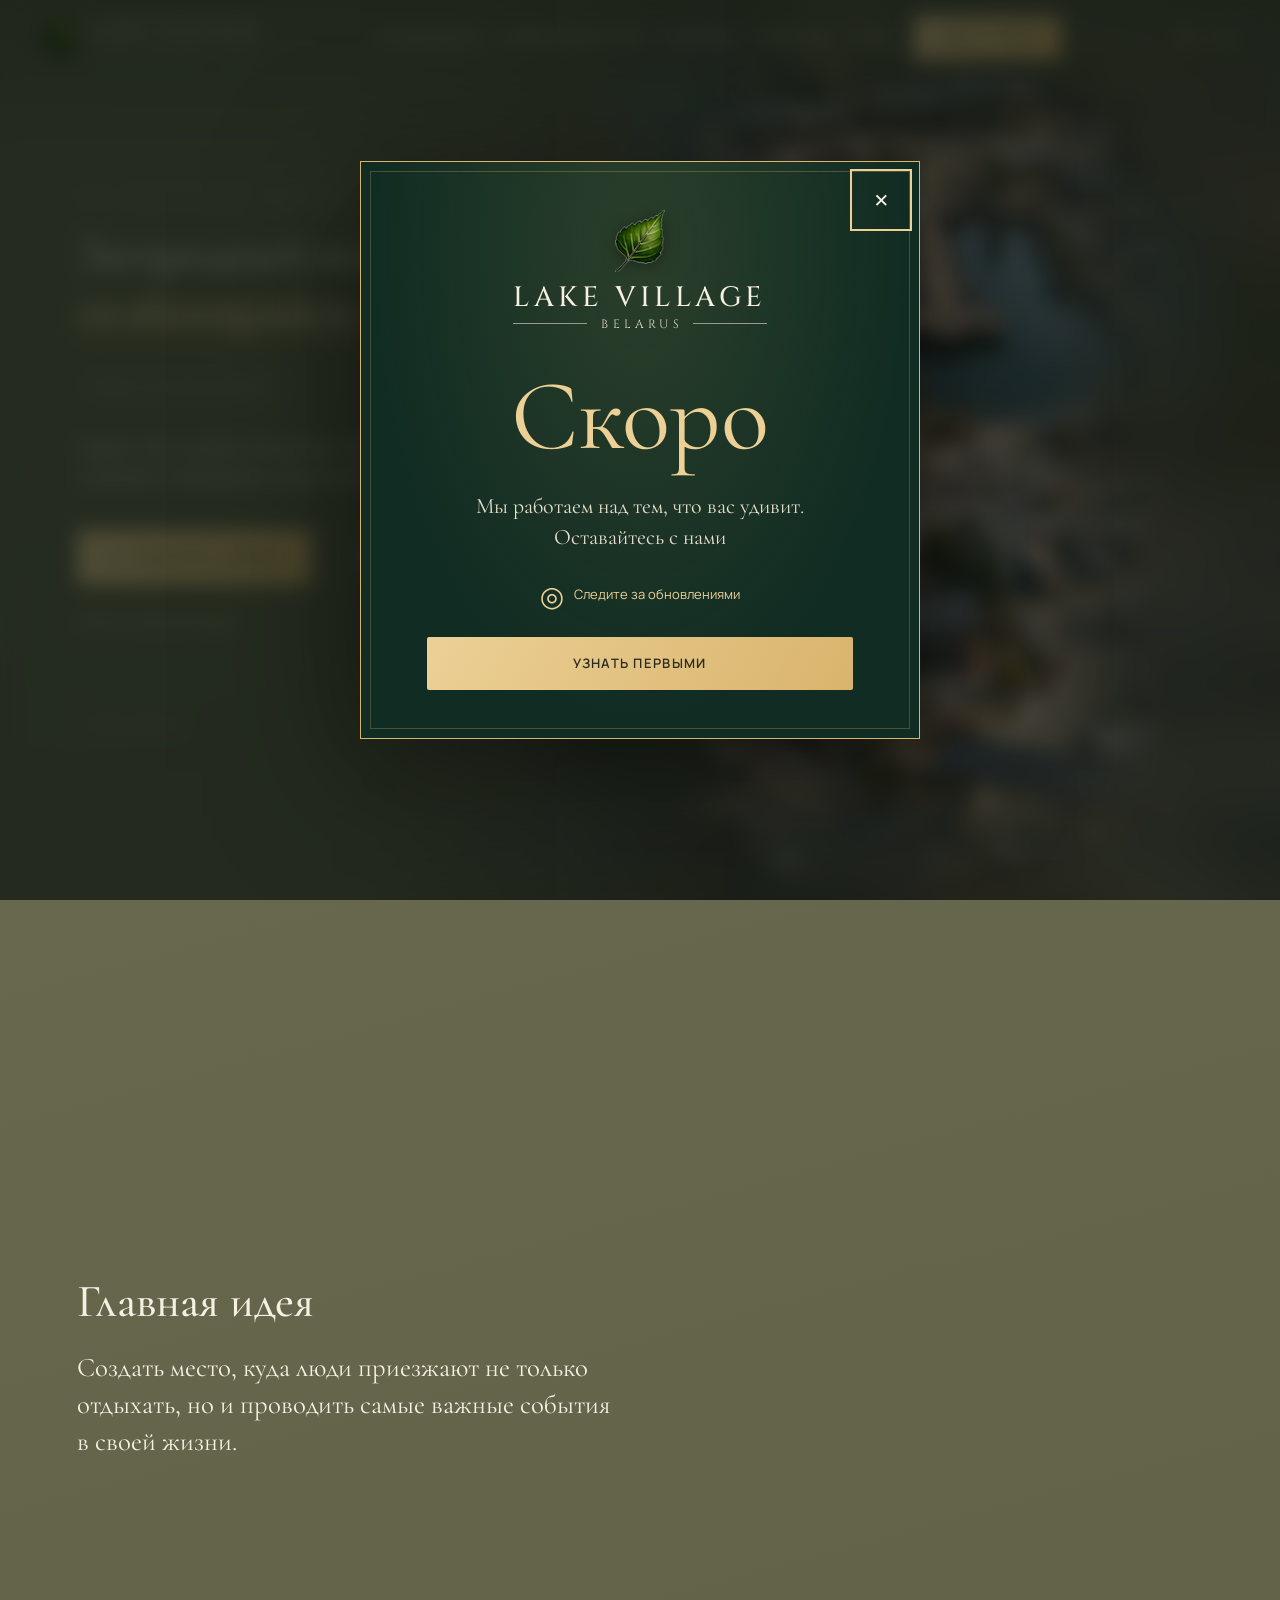
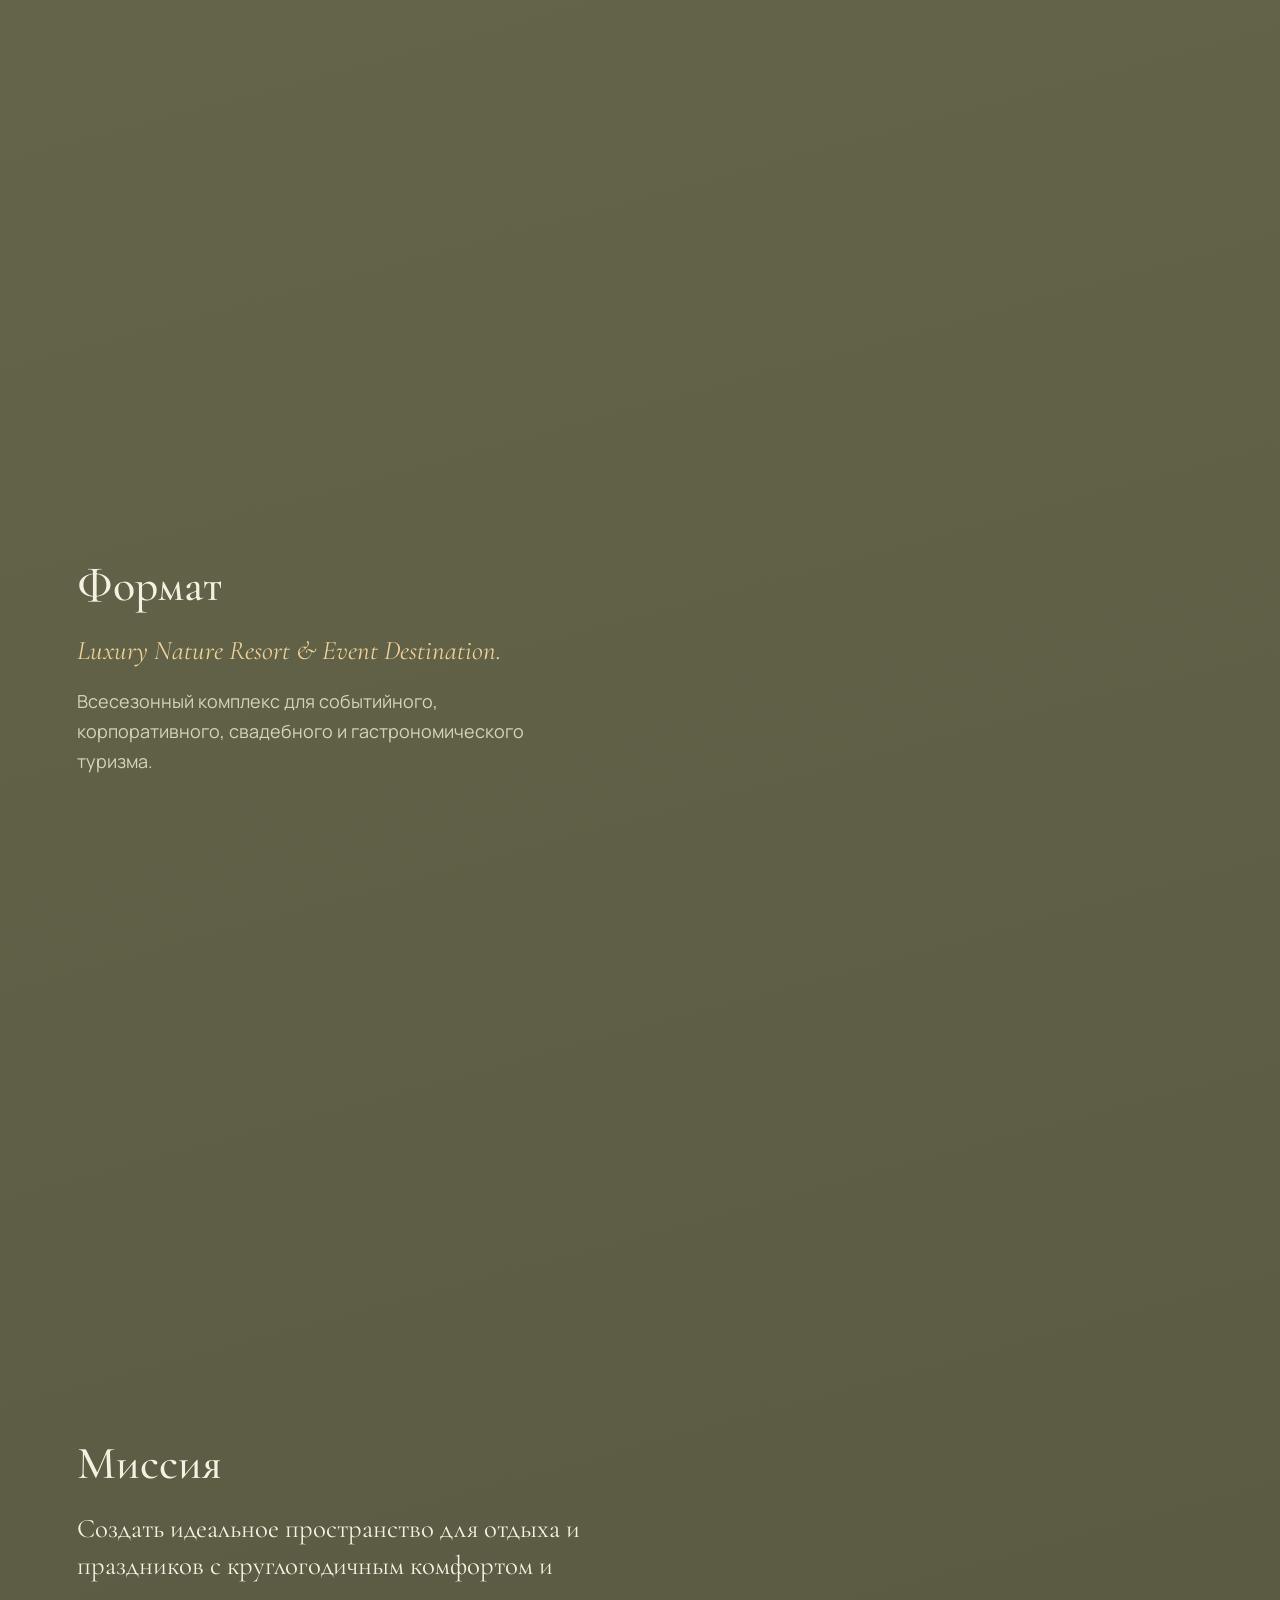
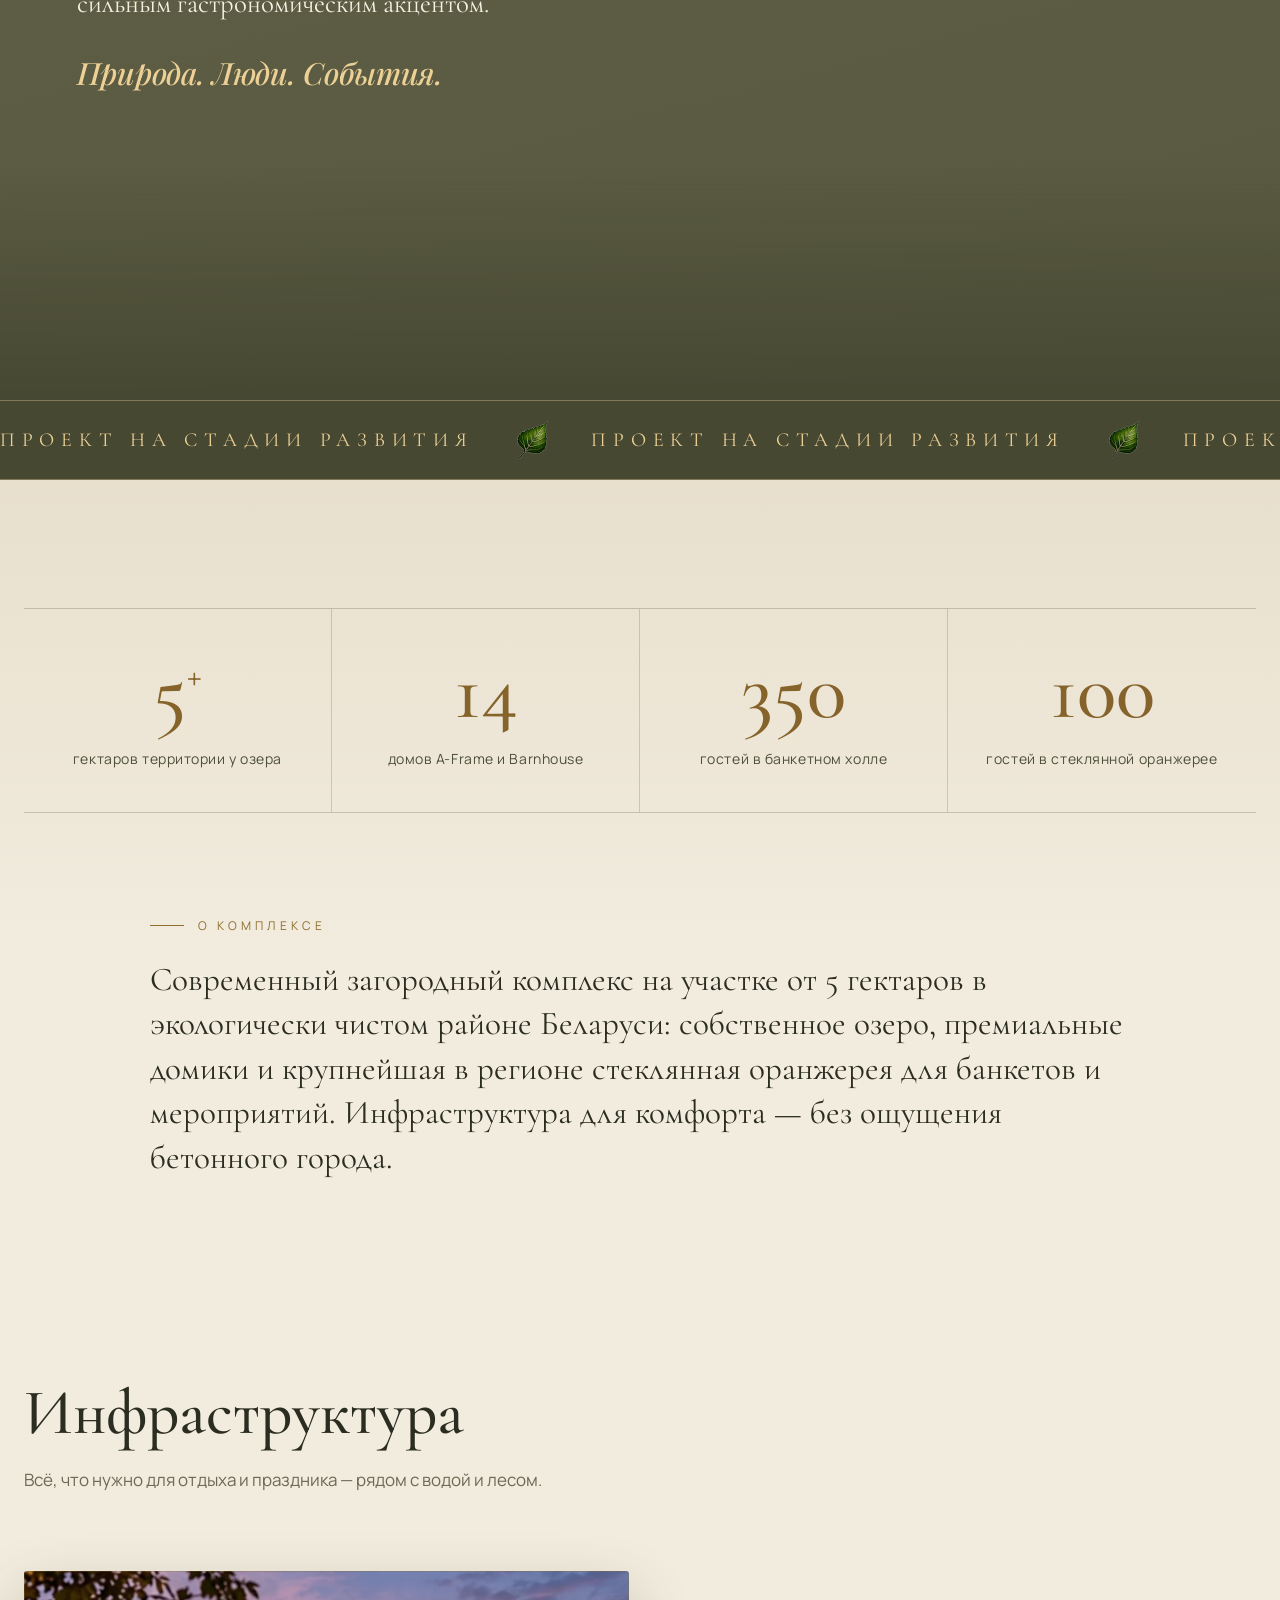
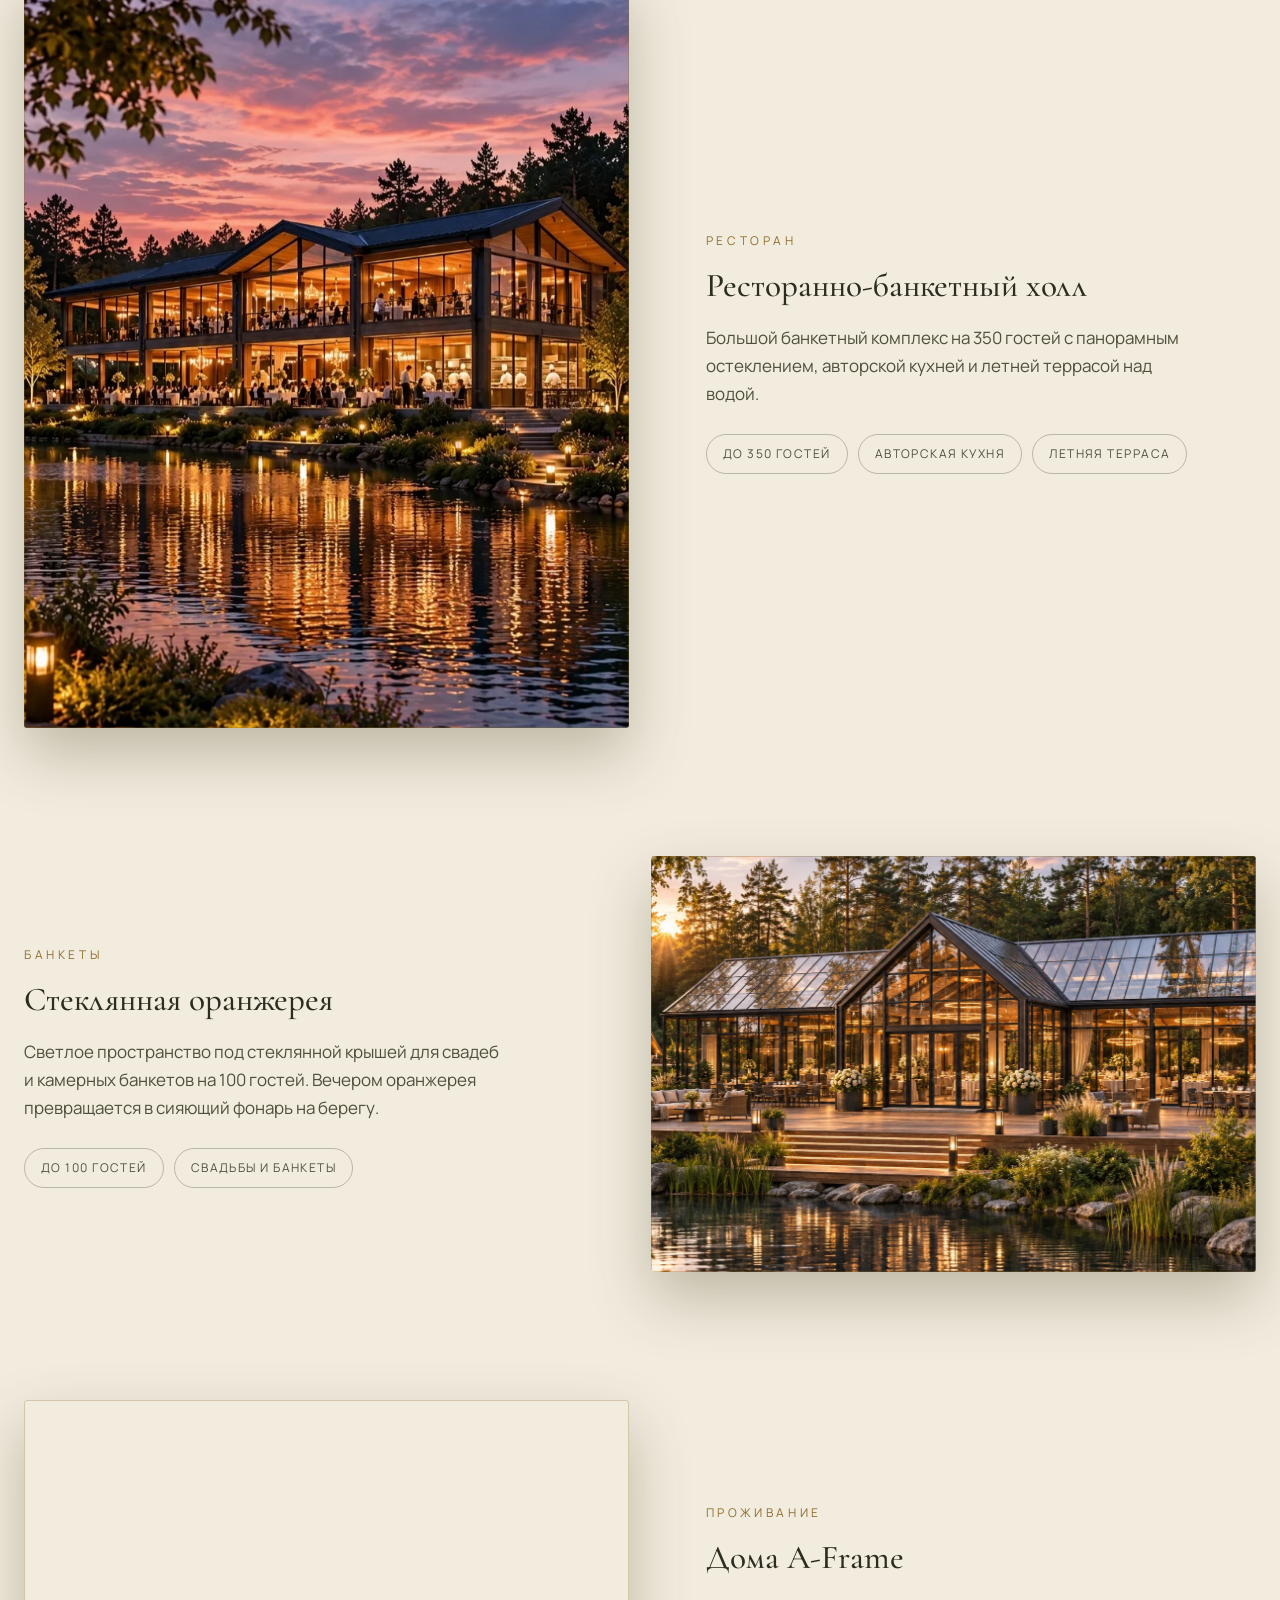
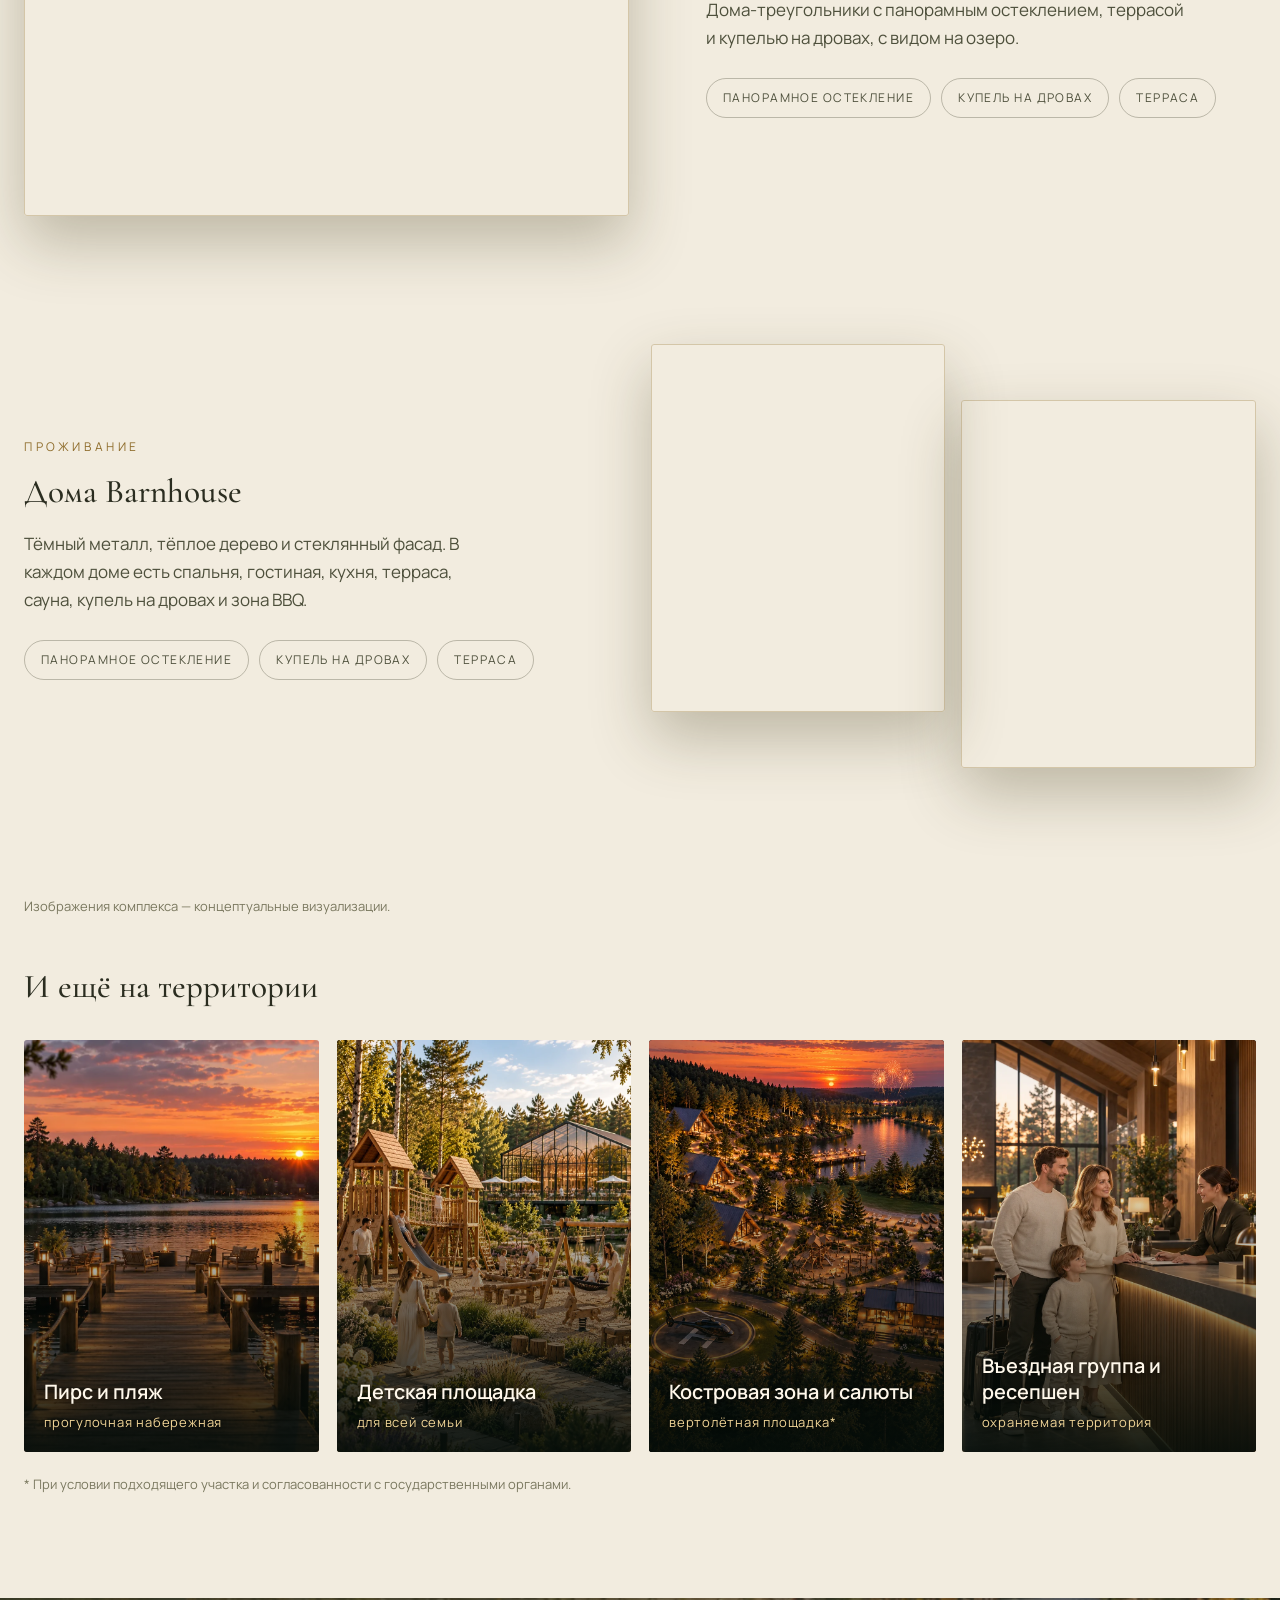
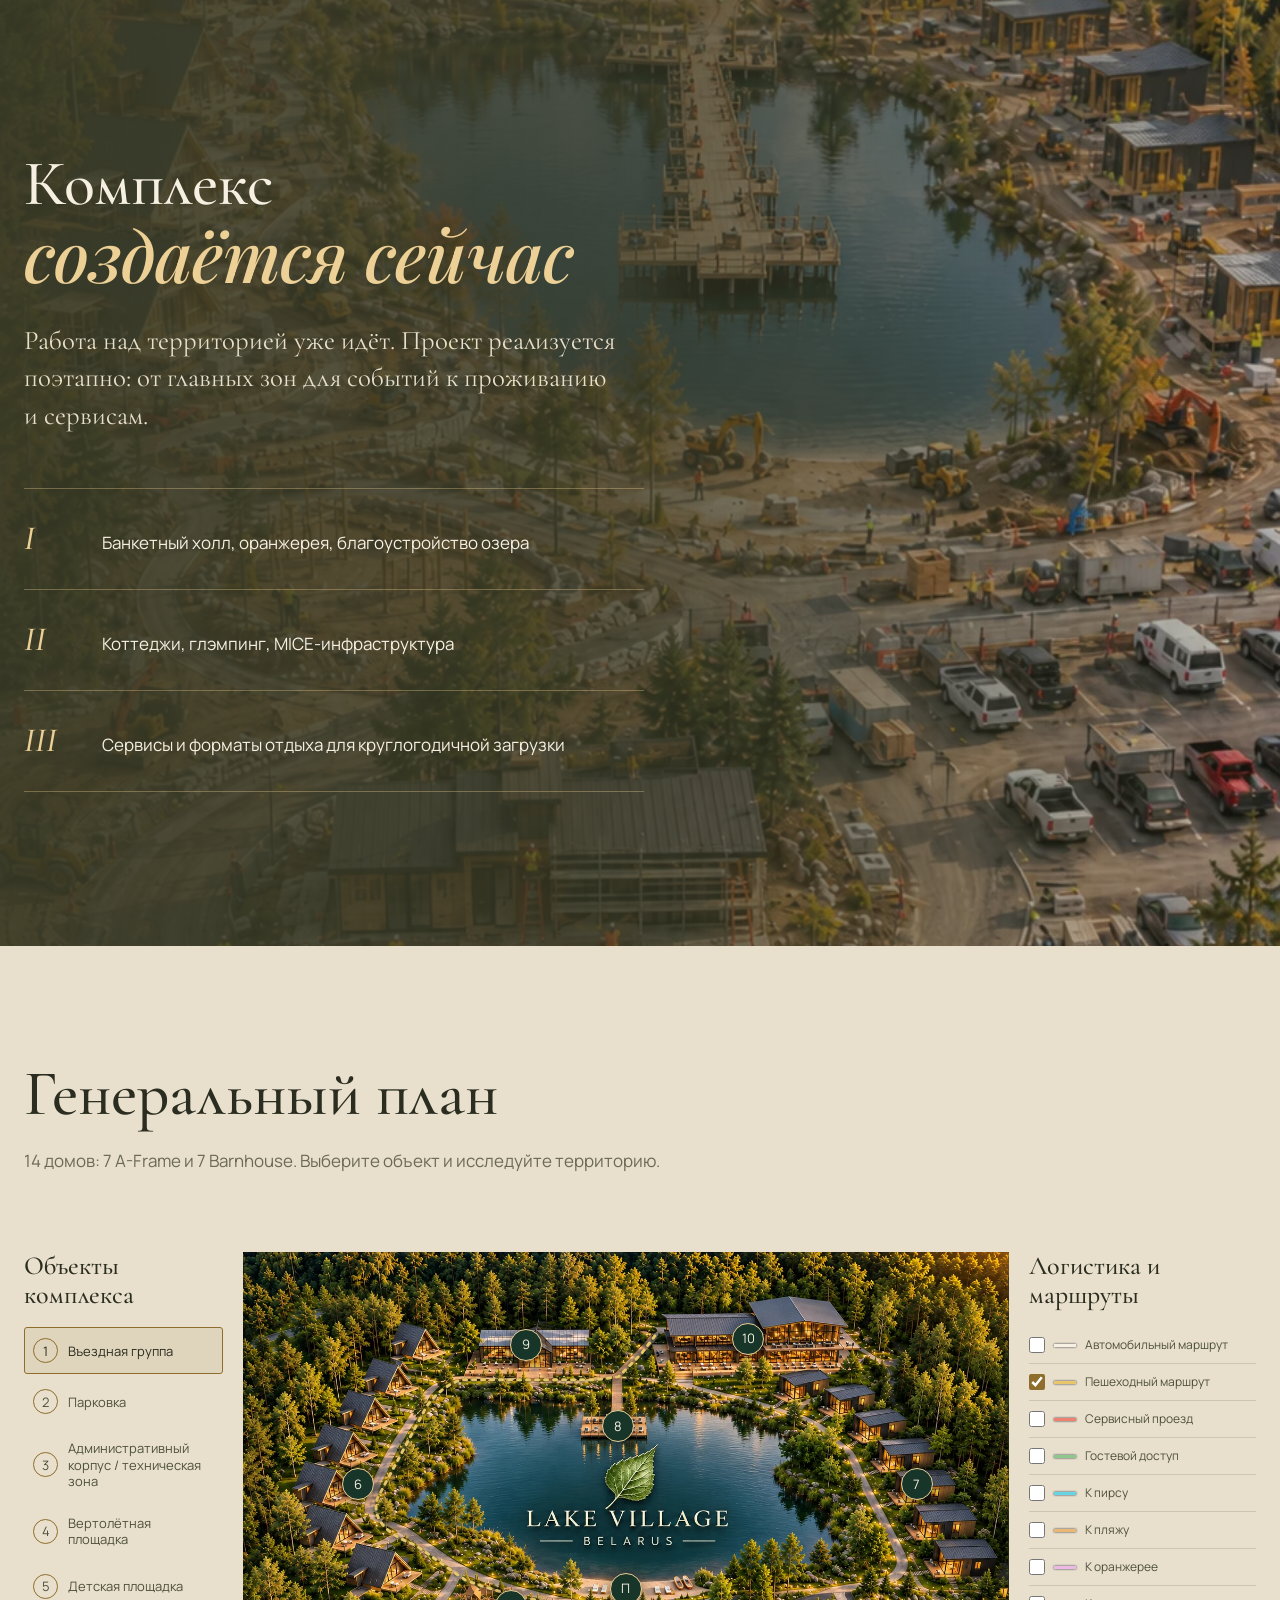
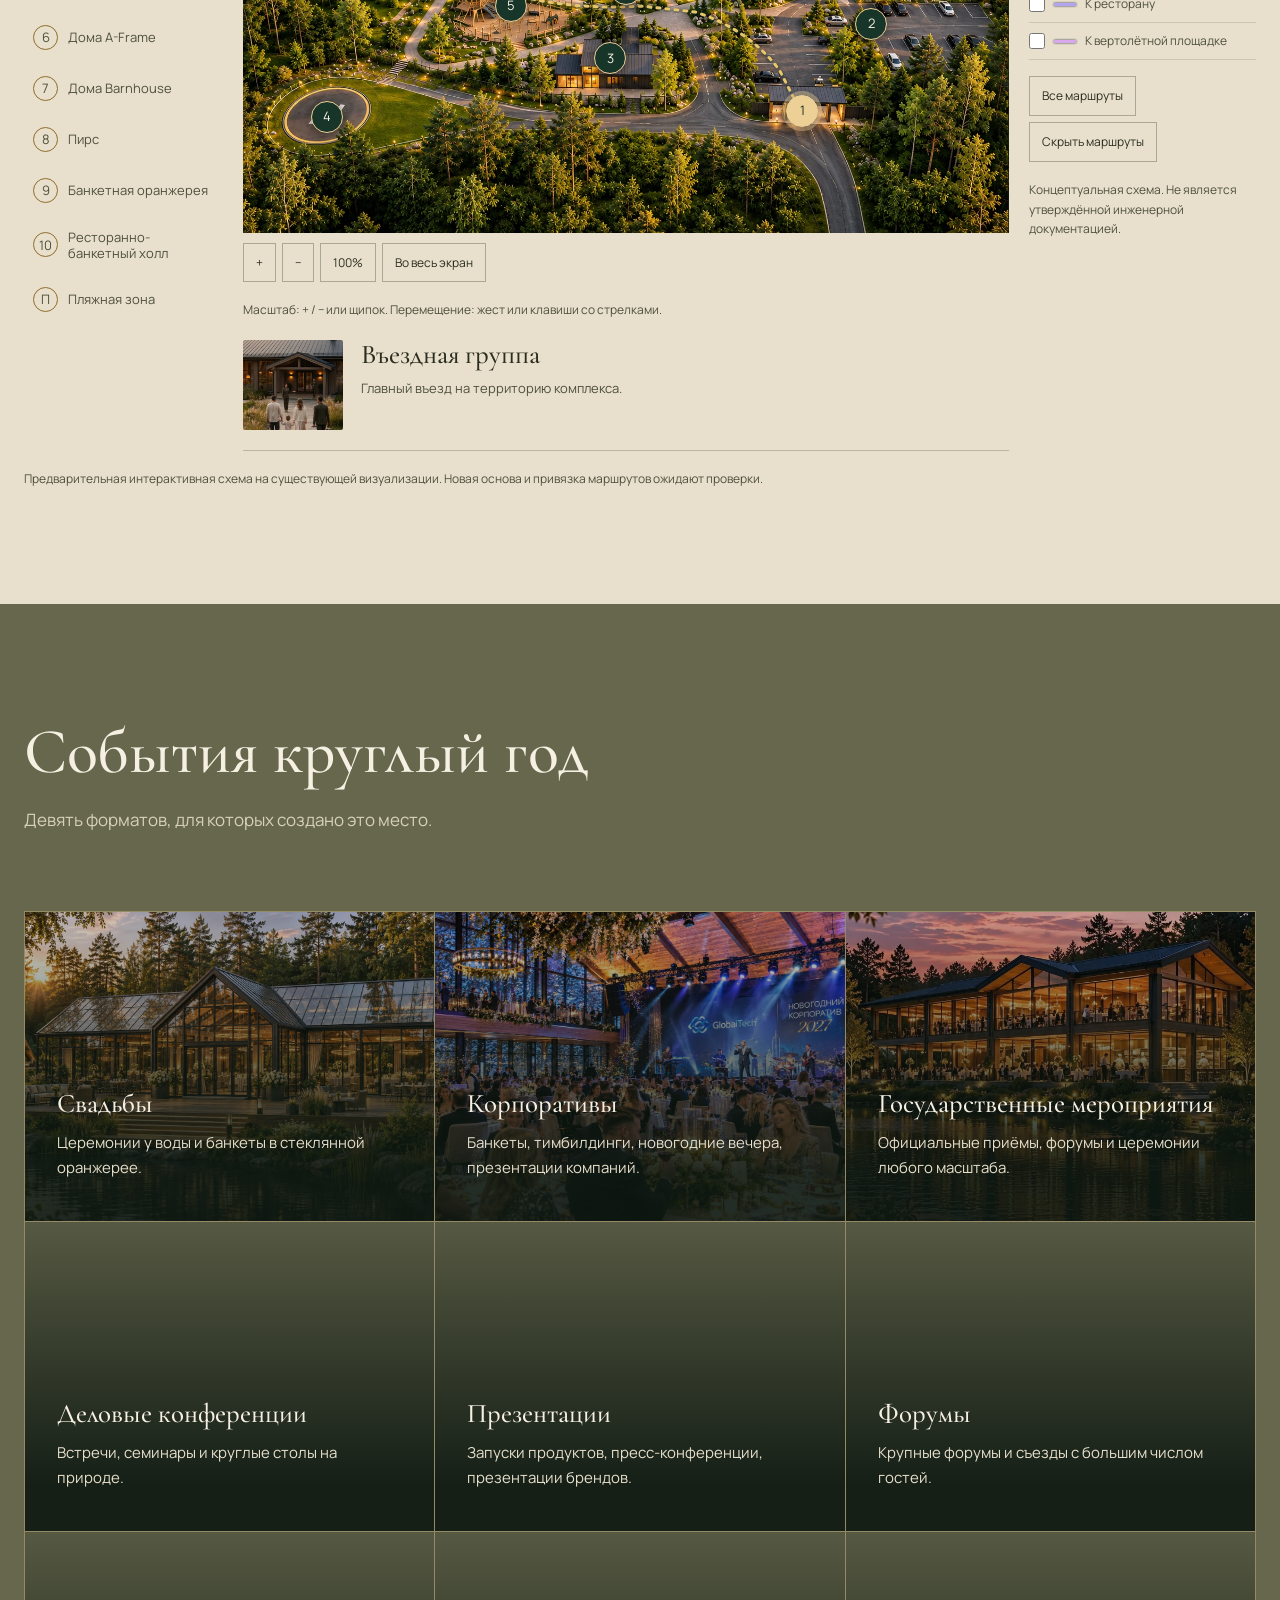
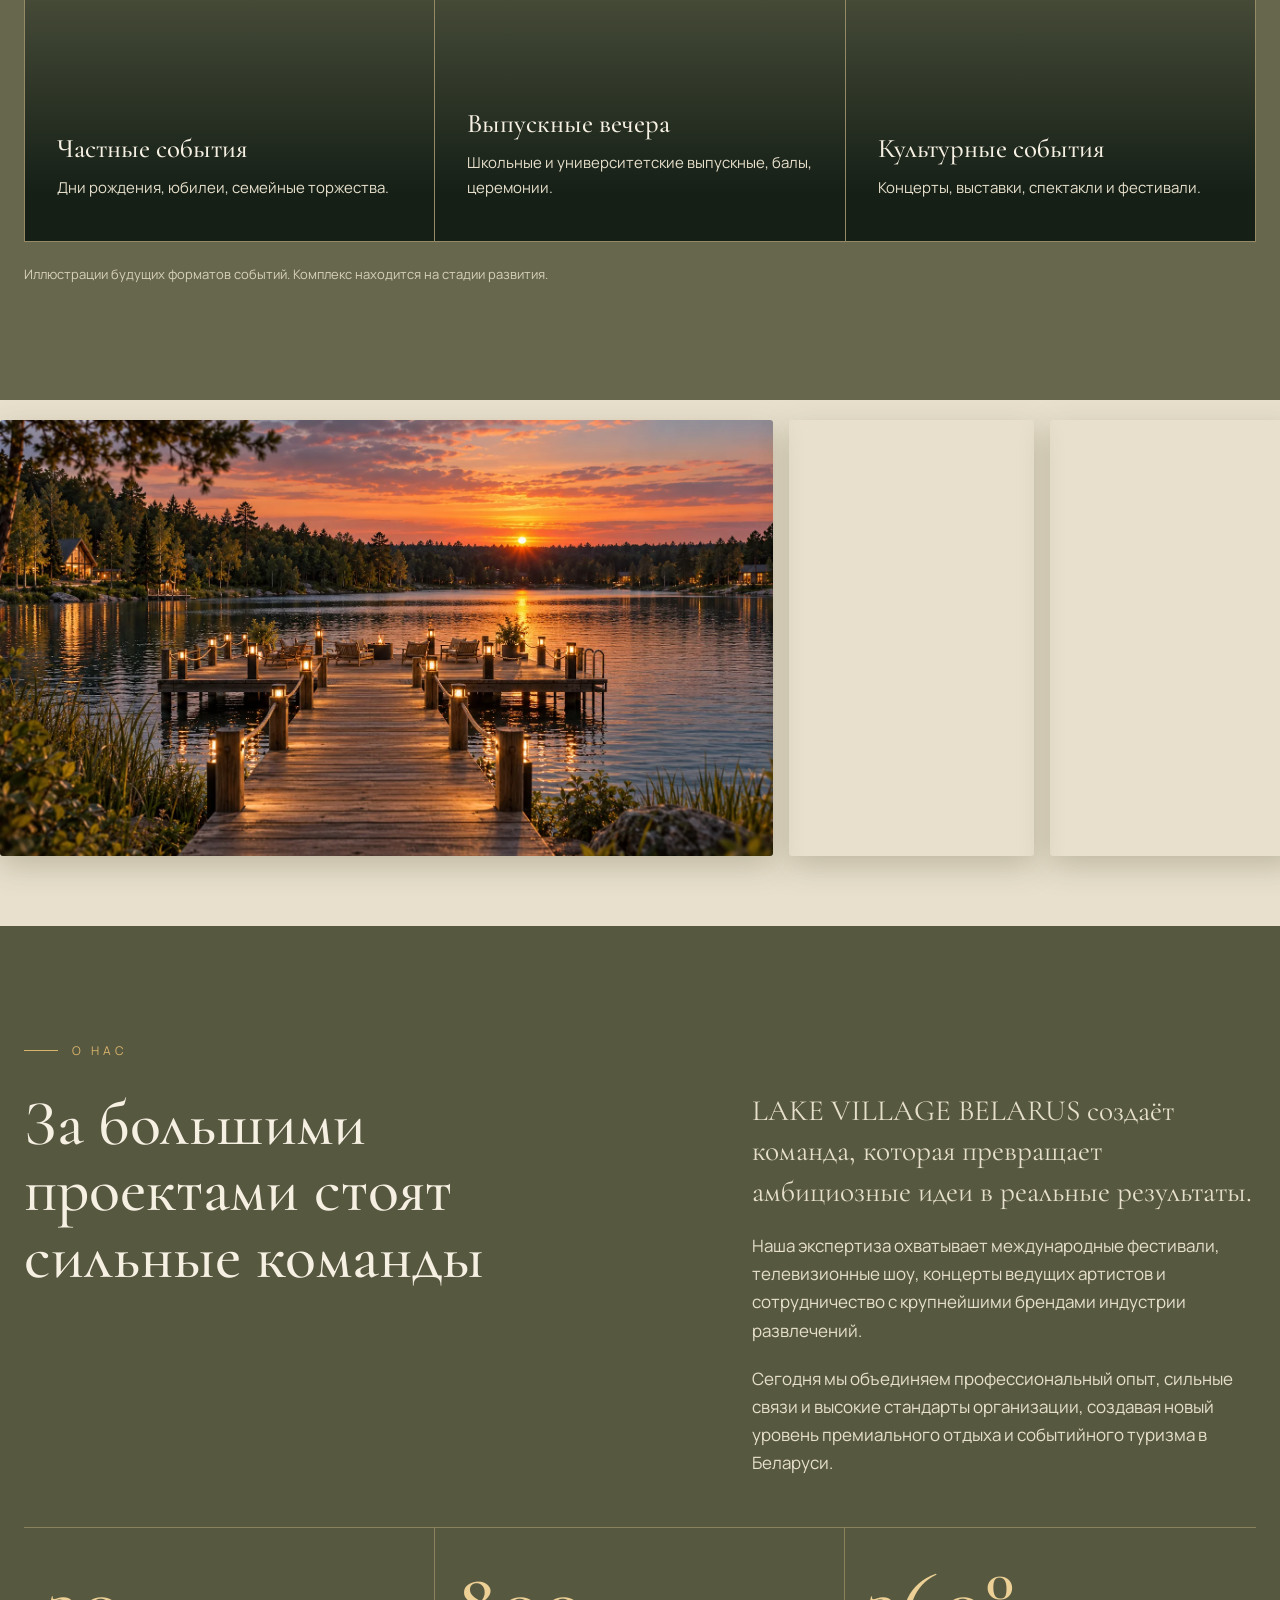
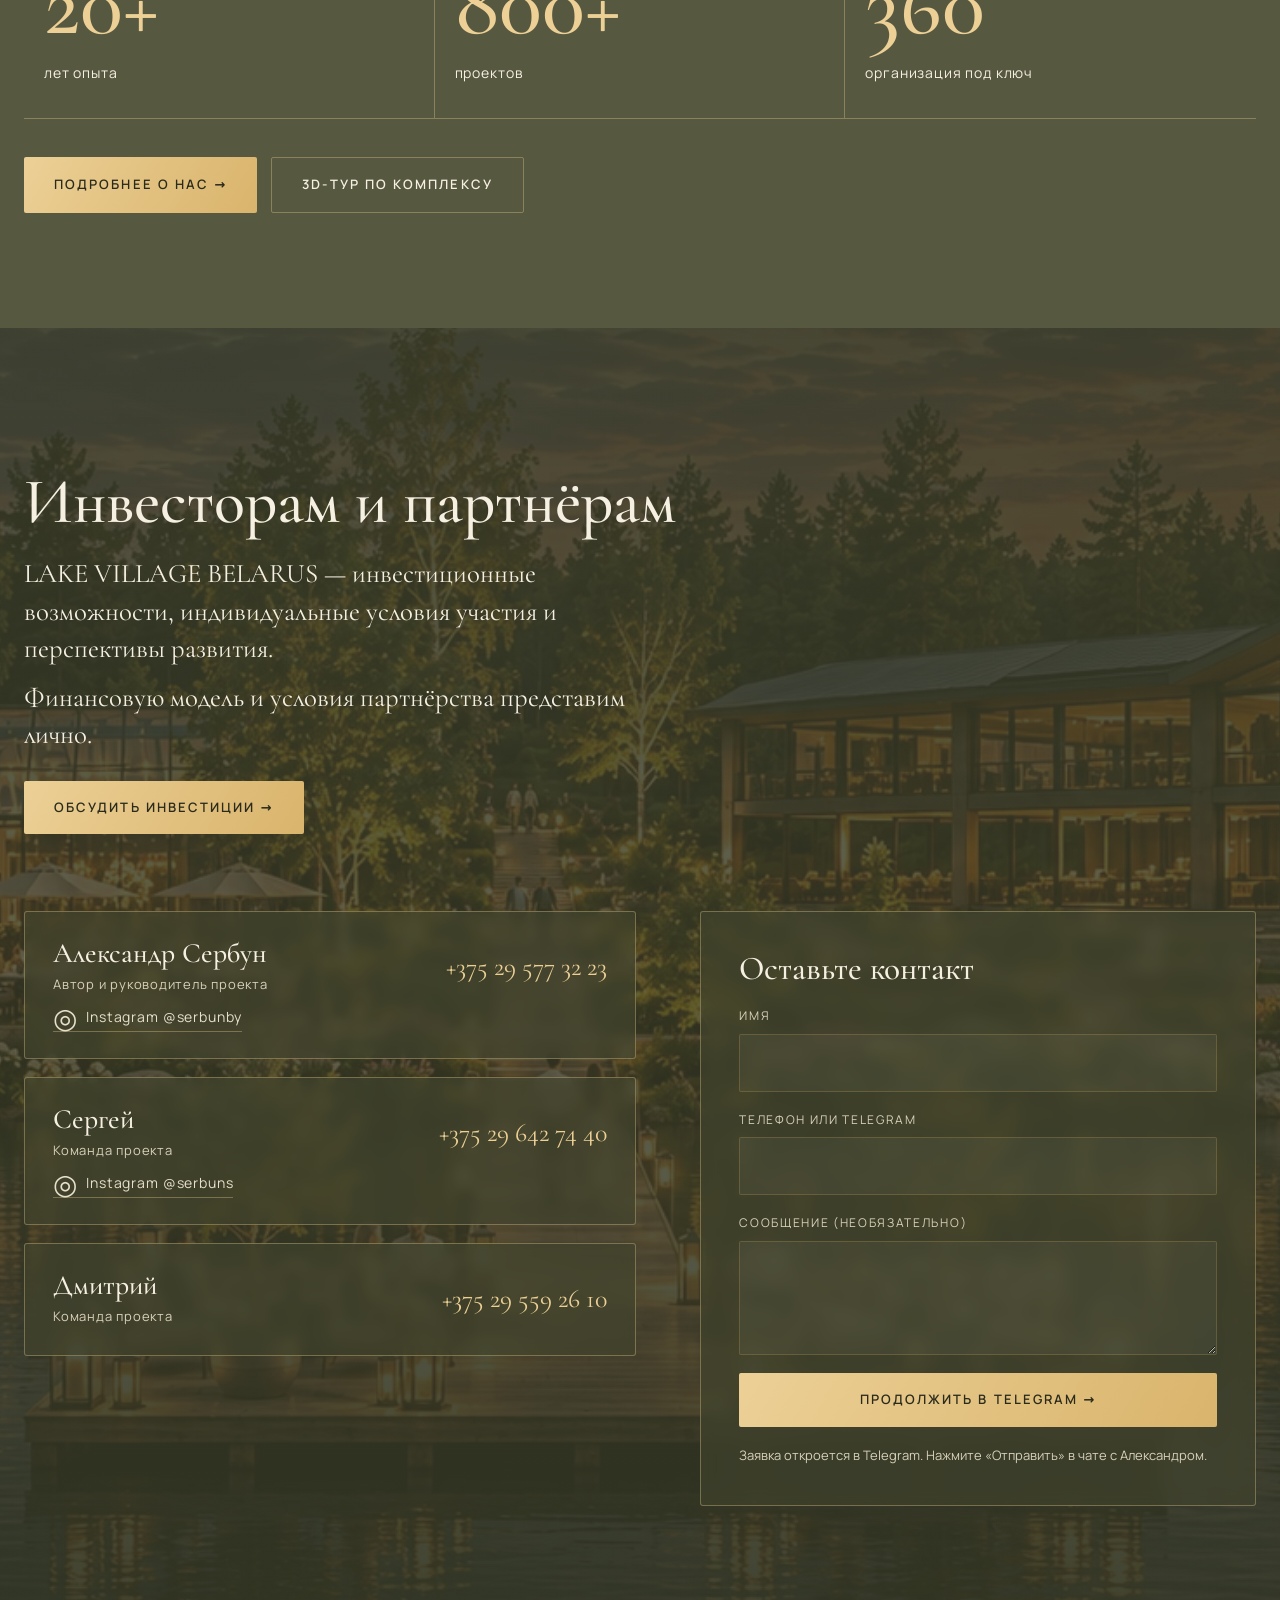
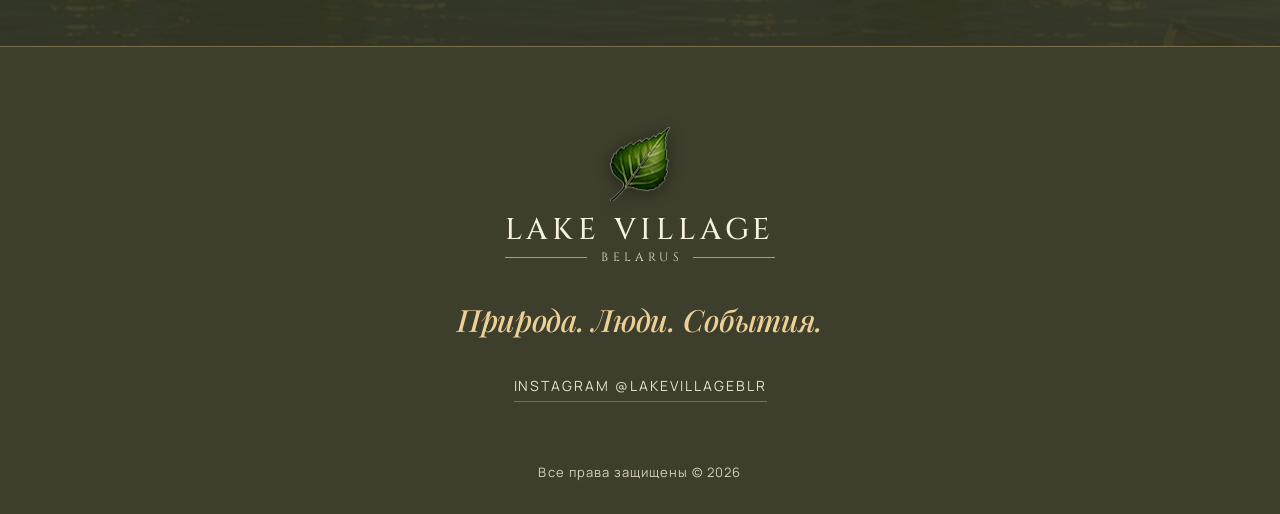
==== commit 7c840f25: "Add supplied event images and fix v2 hero video playback recovery" ====
--- a/v2/index.html
+++ b/v2/index.html
@@ -15,7 +15,7 @@
 <link rel="stylesheet" href="css/style.css?v=4">
 <link rel="stylesheet" href="css/palette.css?v=4">
 <link rel="stylesheet" href="css/v2.css?v=4">
-<link rel="stylesheet" href="css/revisions.css?v=6">
+<link rel="stylesheet" href="css/revisions.css?v=7">
 </head>
 <body class="v2">
 <div class="progress" aria-hidden="true"><i></i></div>
@@ -60,6 +60,7 @@
         <button class="btn btn--gold" data-film><svg viewBox="0 0 24 24" width="16" height="16"><path d="M7 4.5v15l13-7.5z" fill="currentColor"/></svg><span data-i18n="h_film">Смотреть фильм</span></button>
         <a class="btn btn--ghost" href="#investors" data-i18n="nav_inv">Инвесторам</a>
       </div>
+      <button type="button" class="hero-video-toggle" id="heroVideoToggle" aria-controls="heroVideo">Включить фоновое видео</button><span class="visually-hidden" id="heroVideoStatus" role="status" aria-live="polite"></span>
       <div class="scroll-hint" aria-hidden="true"><i></i><span data-i18n="h_scroll">листайте</span></div>
     </article>
 
@@ -83,9 +84,11 @@
     <div class="v2bg" aria-hidden="true"></div>
     <div class="vframe">
       <div class="vwrap">
-        <video id="heroVideo" autoplay muted loop playsinline preload="metadata" poster="assets/video/hero-poster.jpg">
+        <img class="hero-video-fallback" src="assets/video/hero-poster.jpg" alt="" aria-hidden="true">
+        <video id="heroVideo" muted loop playsinline webkit-playsinline preload="none" aria-hidden="true" tabindex="-1" poster="assets/video/hero-poster.jpg">
+          <source src="assets/video/hero-compatible.mp4" type="video/mp4">
+          <source src="assets/video/hero.mp4" type="video/mp4">
           <source src="assets/video/hero.webm" type="video/webm">
-          <source src="assets/video/hero.mp4" type="video/mp4">
         </video>
         <i class="corner c1"></i><i class="corner c2"></i><i class="corner c3"></i><i class="corner c4"></i>
       </div>
@@ -283,7 +286,7 @@
   <button class="modal__x" data-close aria-label="Close">×</button>
   <video id="filmVideo" controls playsinline preload="none" poster="assets/video/film-poster.jpg"></video>
 </div>
-<script src="js/copy.js?v=5"></script><script src="js/main.js?v=5"></script><script src="js/interface.js?v=5"></script><script src="js/masterplan.js?v=5"></script>
+<script src="js/copy.js?v=5"></script><script src="js/main.js?v=7"></script><script src="js/hero-video.js?v=7"></script><script src="js/interface.js?v=7"></script><script src="js/masterplan.js?v=5"></script>
 </body>
 </html>
 
--- a/v2/css/revisions.css
+++ b/v2/css/revisions.css
@@ -1,4 +1,12 @@
 /* Client revisions: existing palette, typography and motion are retained. */
+/* Poster remains visible if autoplay is restricted or all sources fail. */
+.hero-video-toggle{display:block;width:max-content;max-width:100%;padding:8px 0;margin-top:18px;font-size:13px;line-height:1.4;color:var(--gold2);text-align:left;border-bottom:1px solid var(--line);user-select:none;-webkit-user-select:none;touch-action:manipulation}
+.hero-video-toggle:hover{color:var(--cream)}
+.visually-hidden{position:absolute;width:1px;height:1px;padding:0;margin:-1px;overflow:hidden;clip-path:inset(50%);white-space:nowrap;border:0}
+.hero-video-fallback{position:absolute;inset:0;width:100%;height:100%;object-fit:cover;pointer-events:none;z-index:1}
+.vwrap[data-video-ready="true"] .hero-video-fallback{visibility:hidden}
+.vwrap[data-video-state="error"] video{opacity:0}
+@media(min-width:861px){.v2 .hero-video-fallback{-webkit-mask-image:linear-gradient(to right,transparent 0,#000 26%,#000 74%,transparent 100%),linear-gradient(to bottom,transparent 0,#000 16%,#000 84%,transparent 100%);-webkit-mask-composite:source-in;mask-image:linear-gradient(to right,transparent 0,#000 26%,#000 74%,transparent 100%),linear-gradient(to bottom,transparent 0,#000 16%,#000 84%,transparent 100%);mask-composite:intersect}}
 :focus-visible{outline:2px solid var(--gold2);outline-offset:5px}
 section[id],form[id]{scroll-margin-top:84px}
 [hidden]{display:none!important}
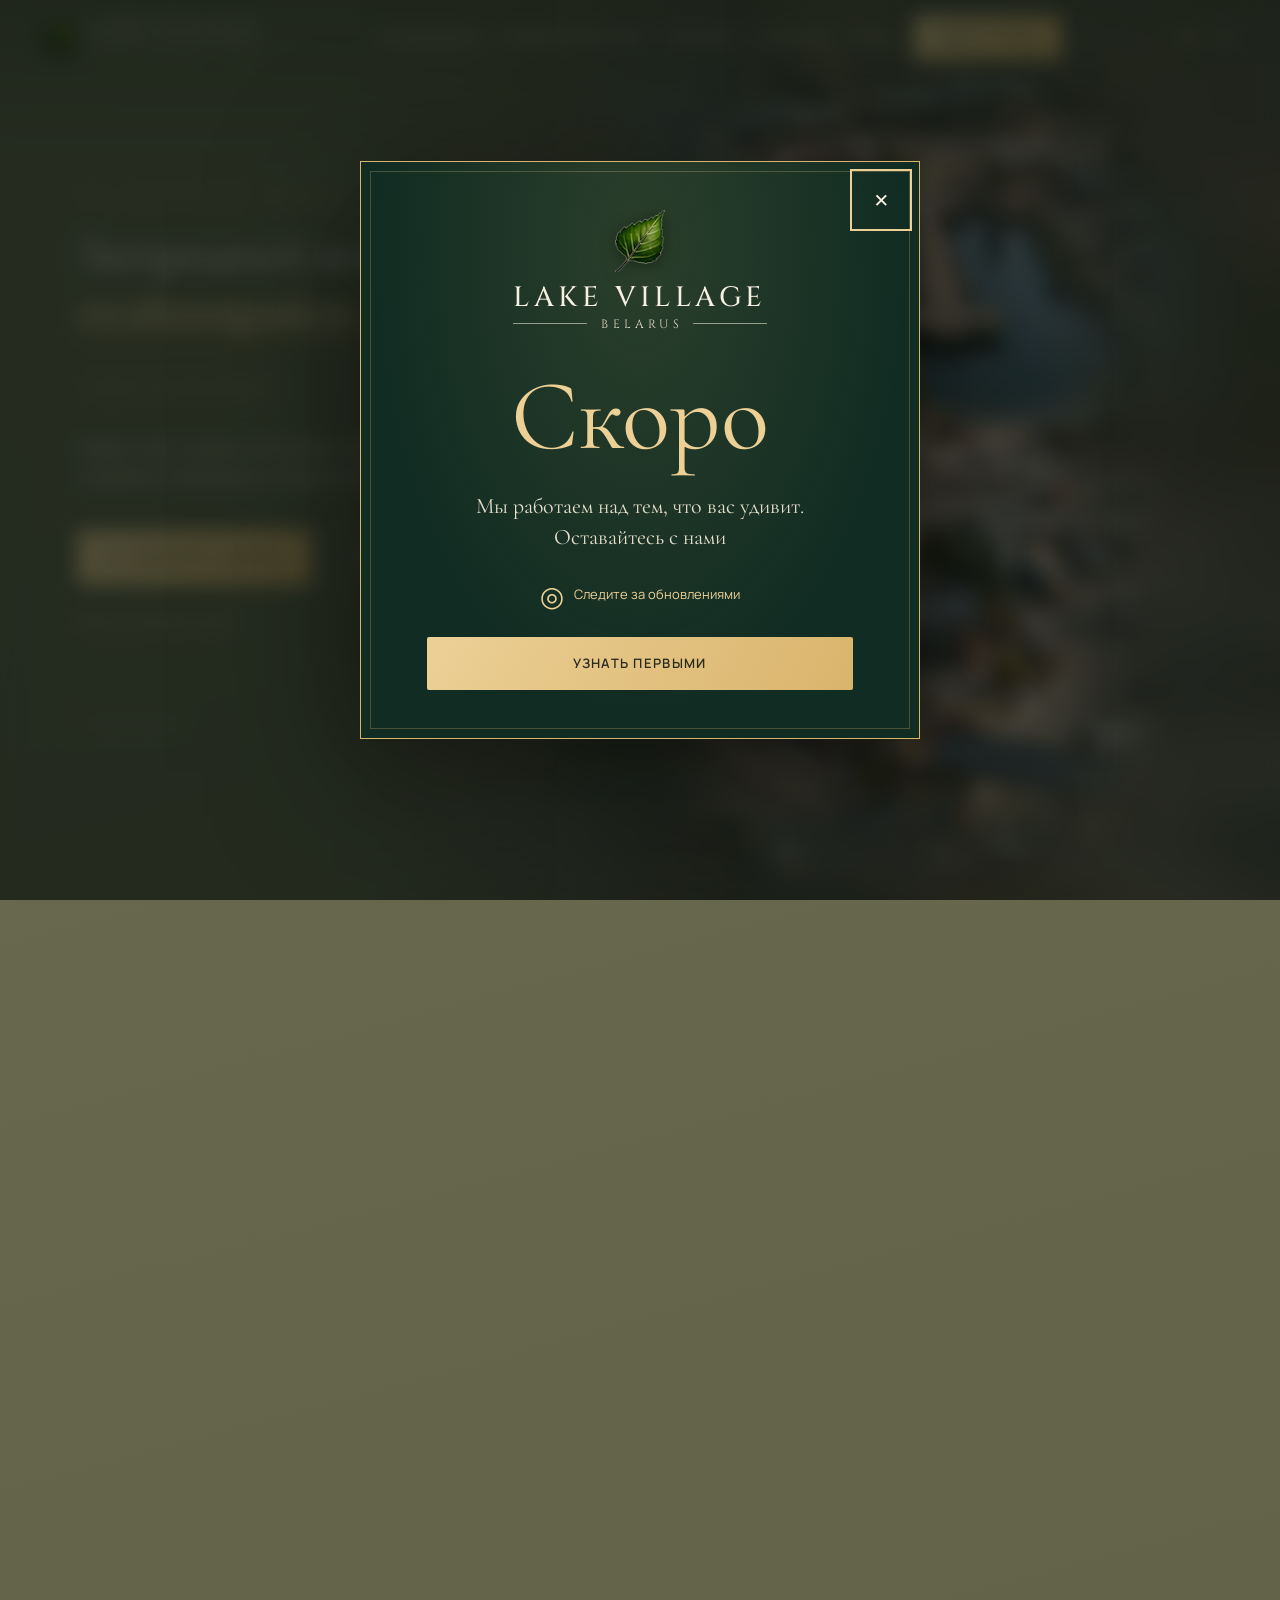
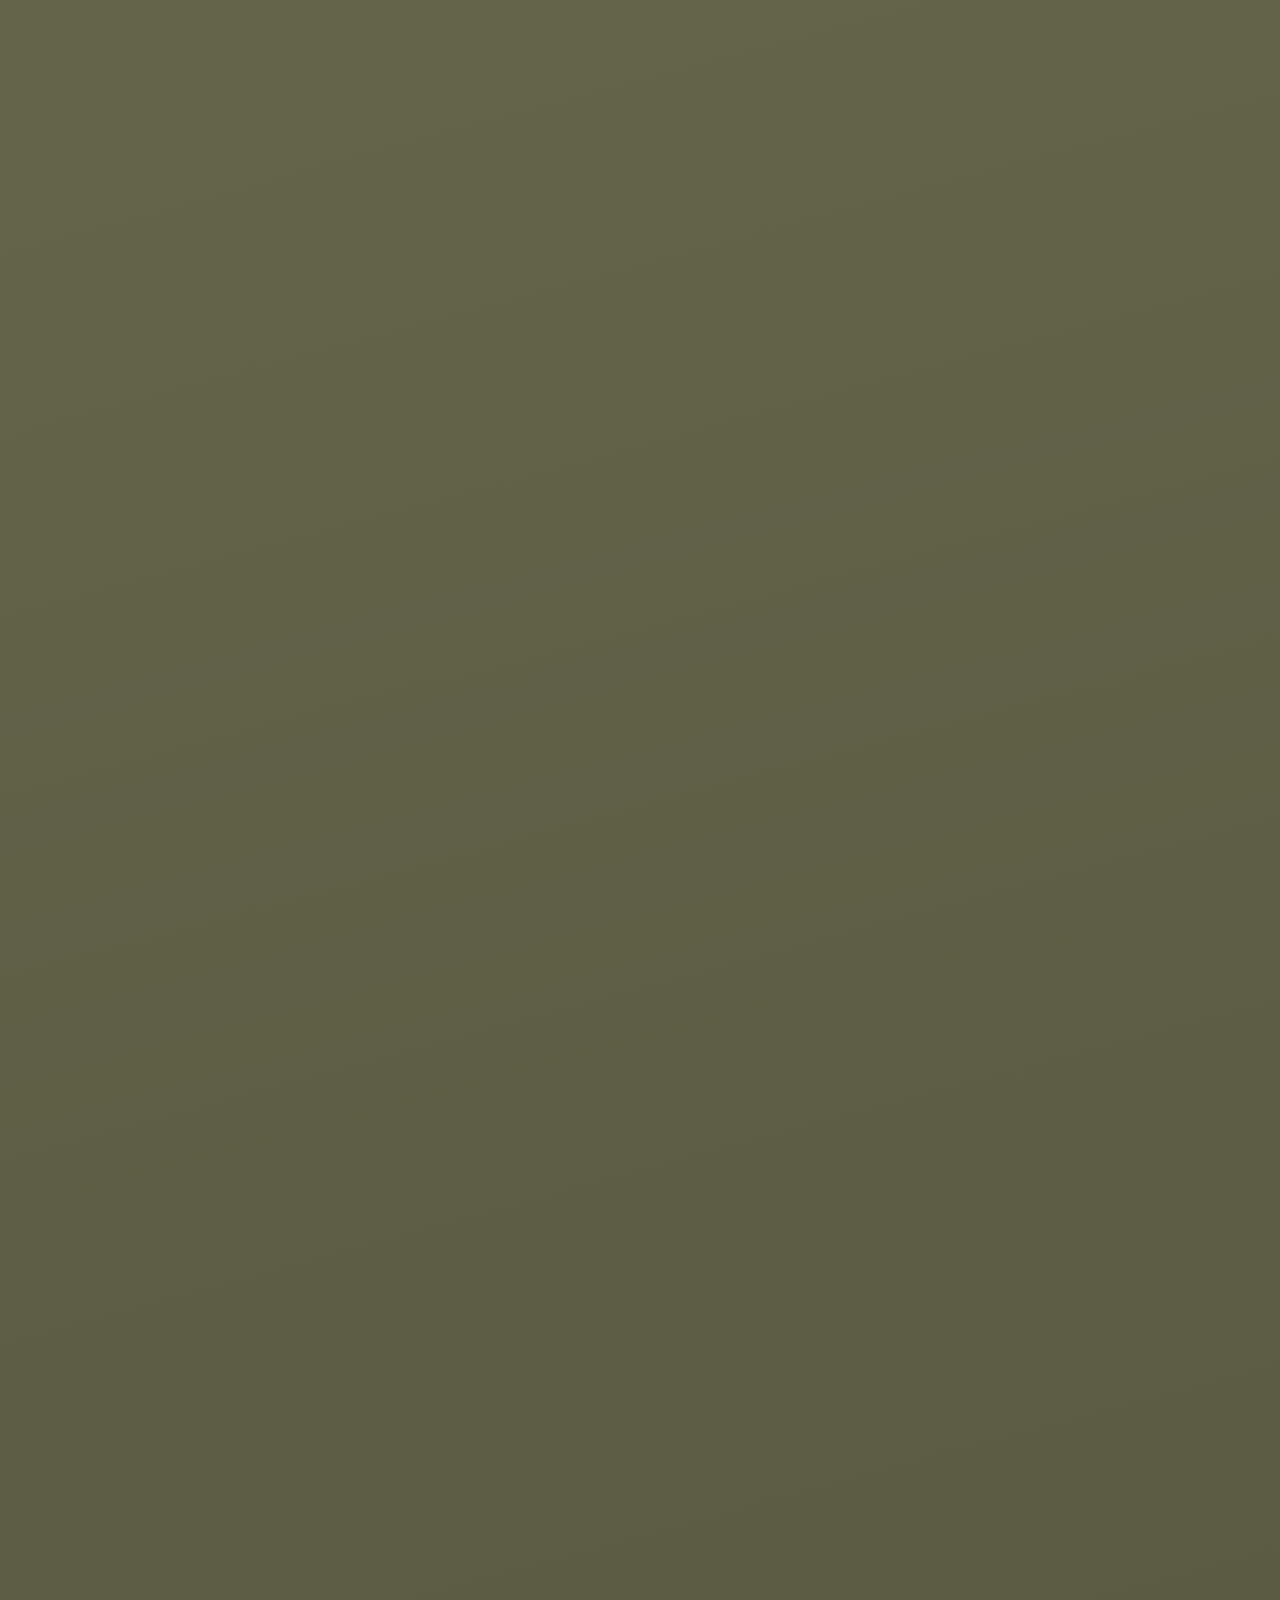
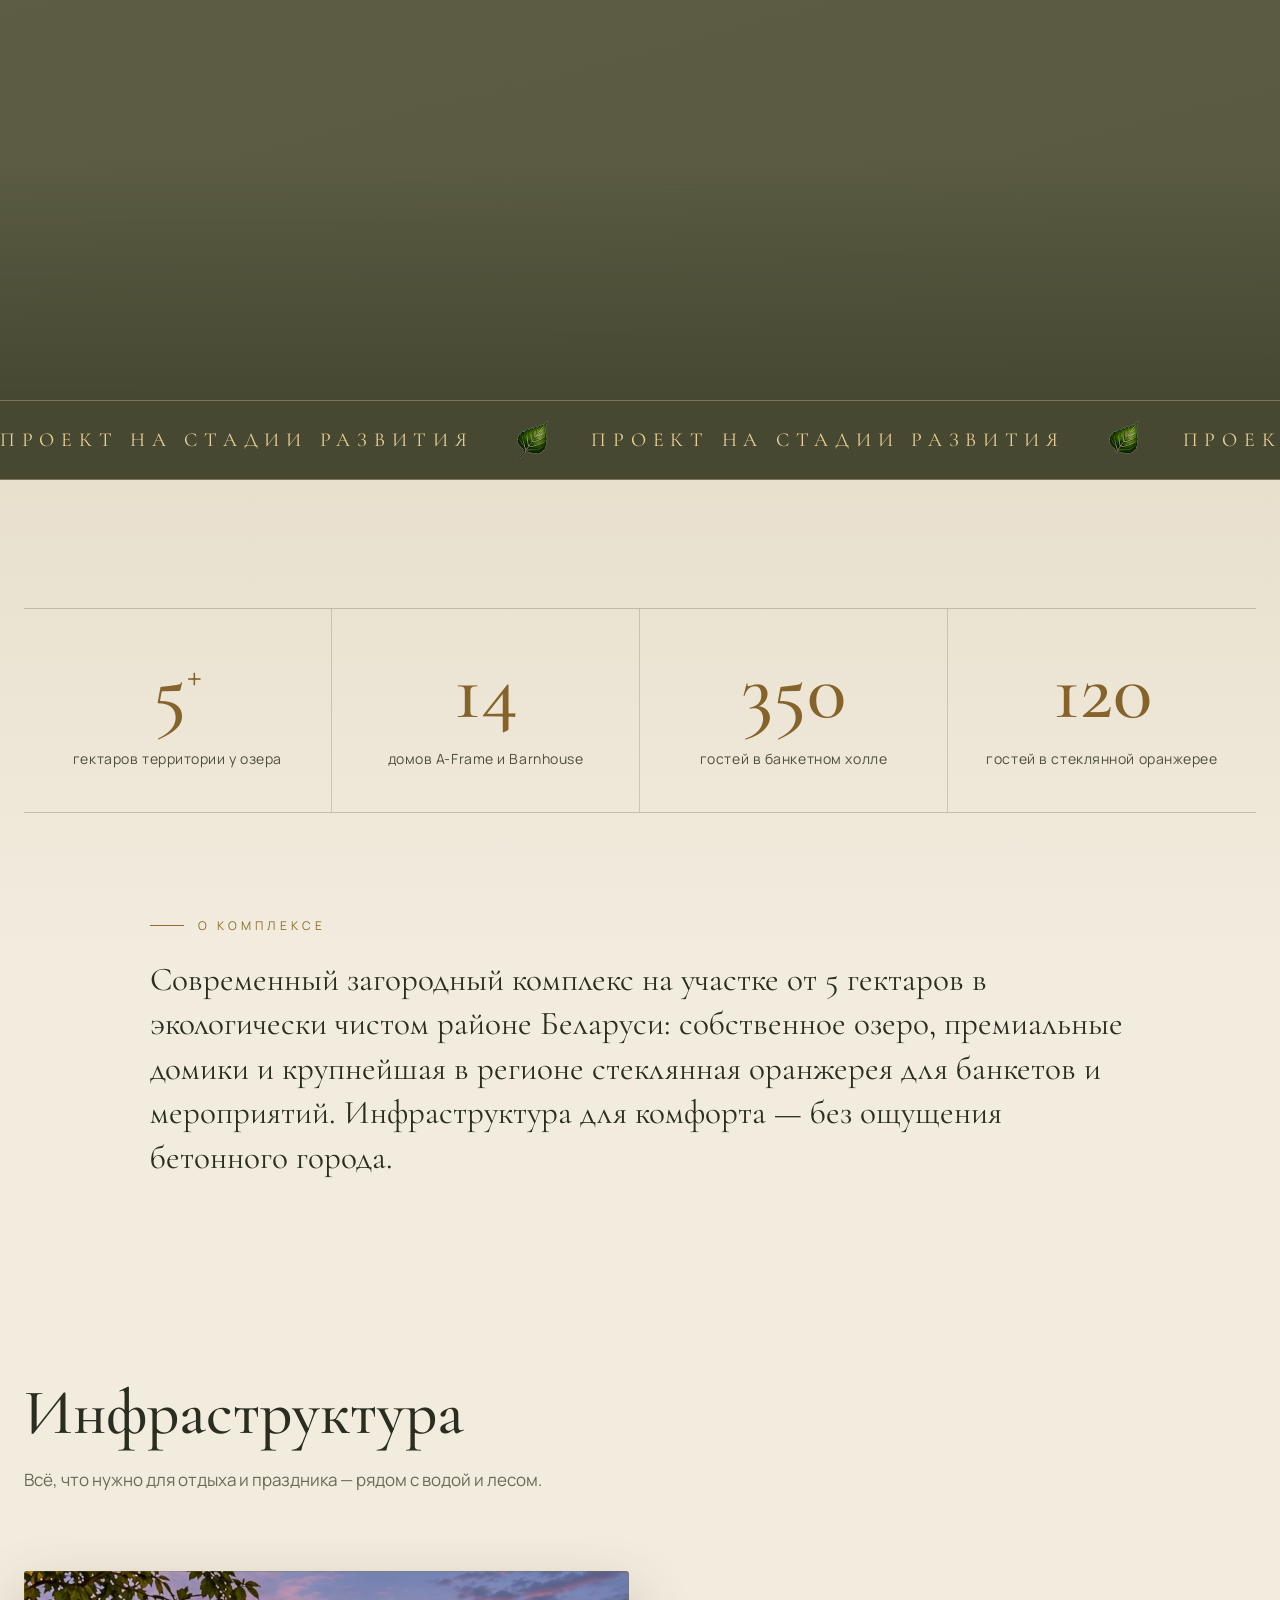
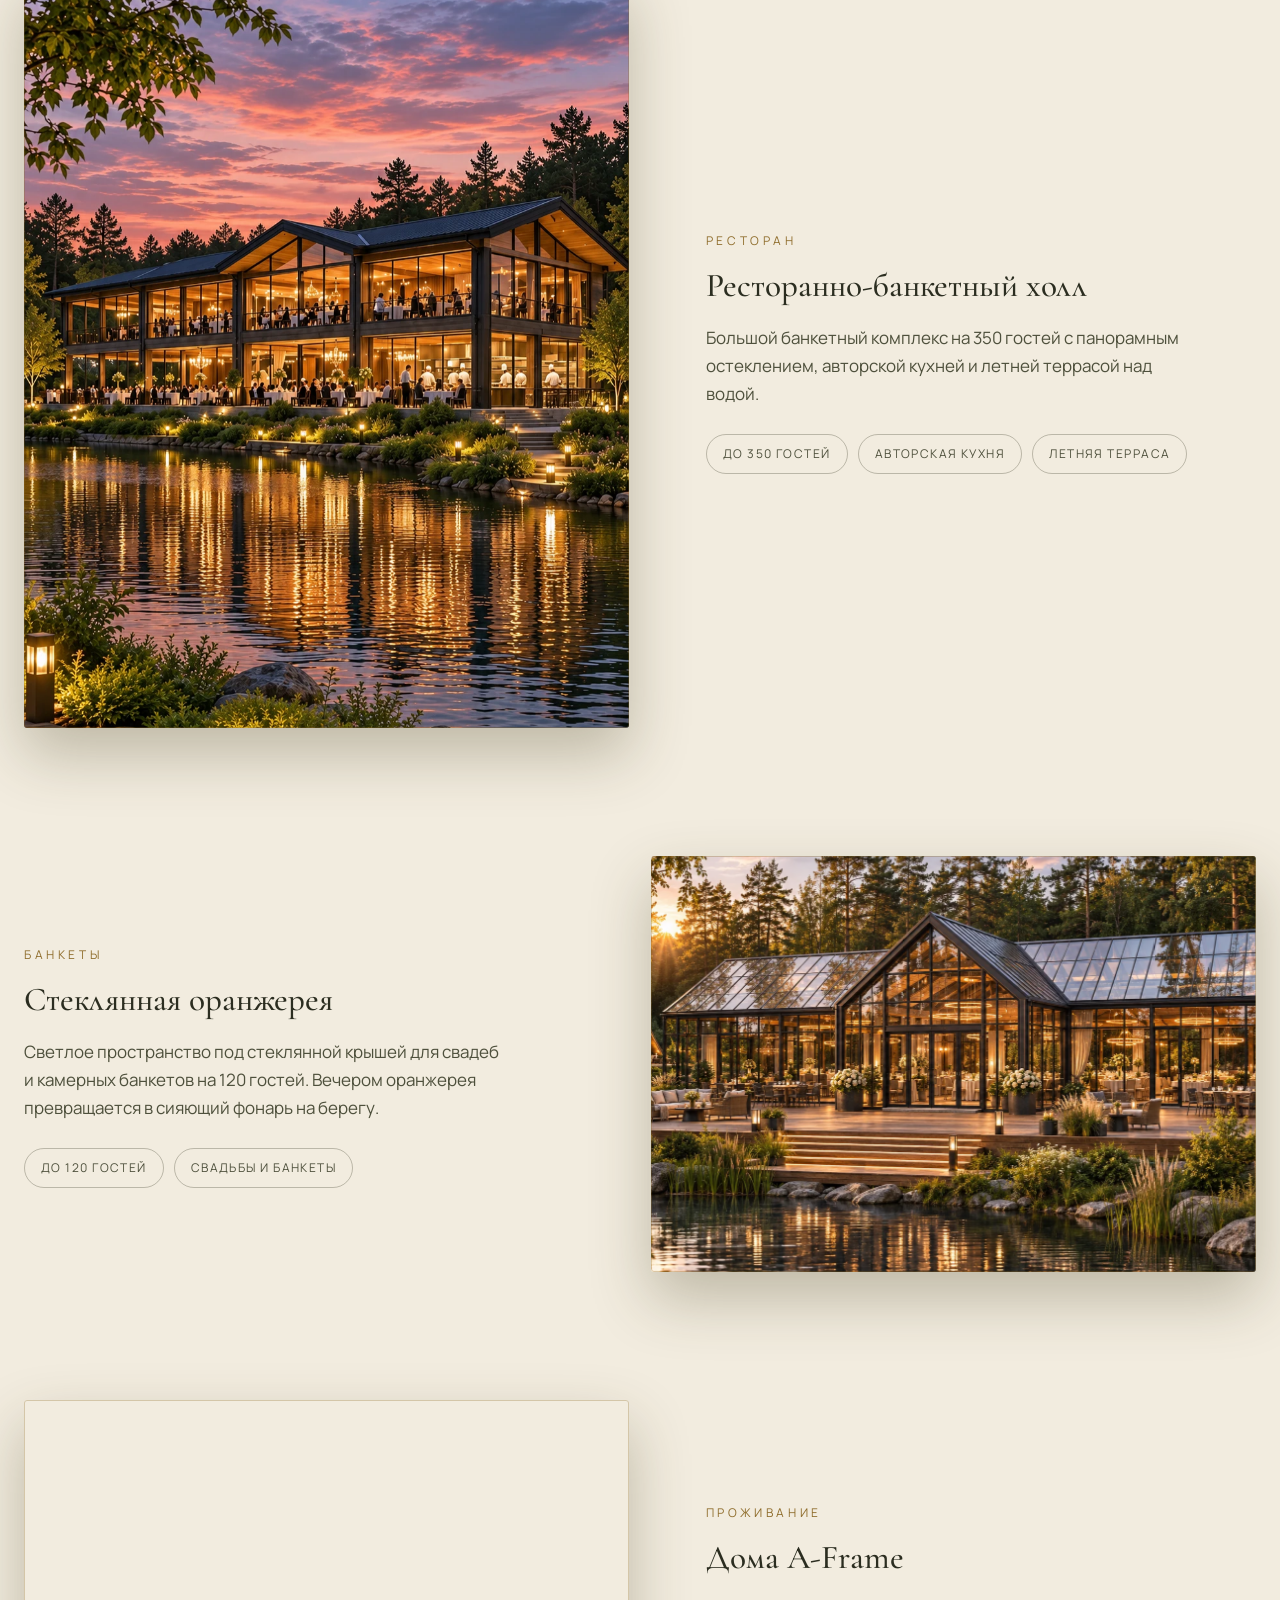
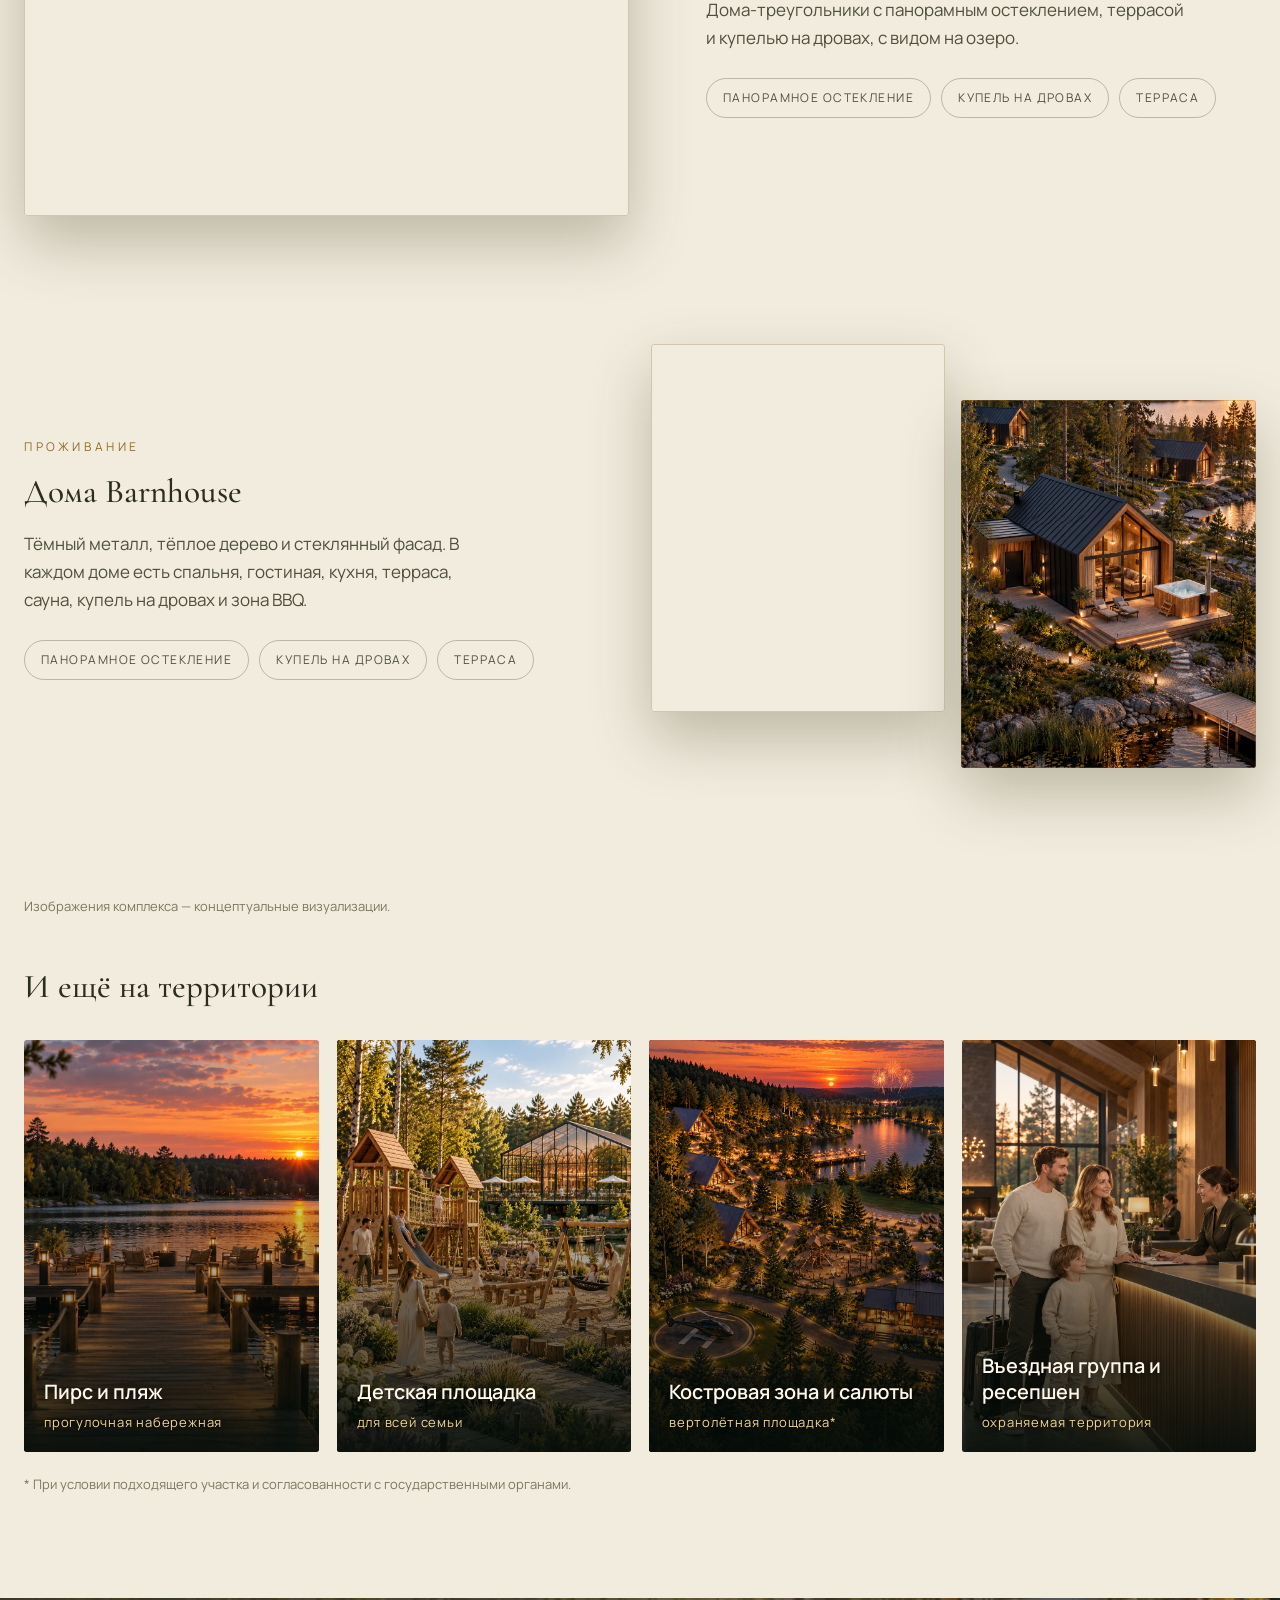
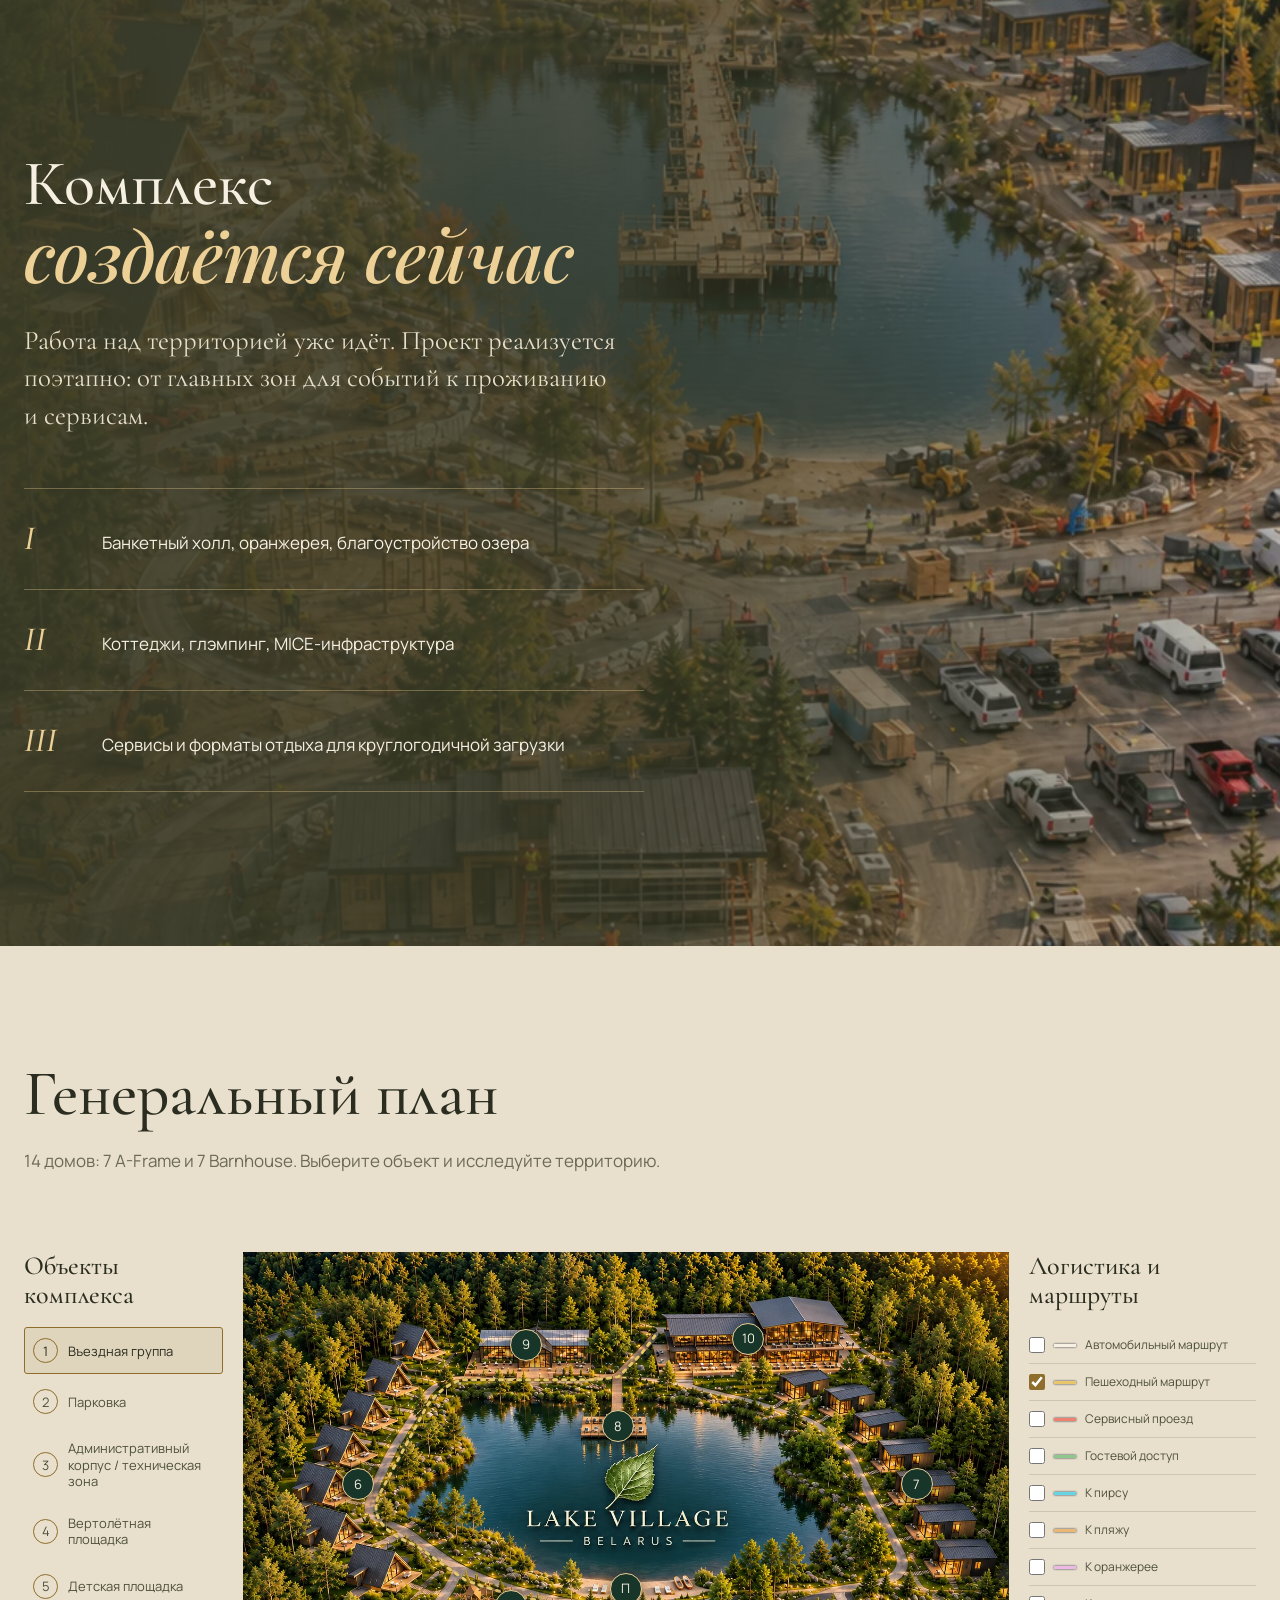
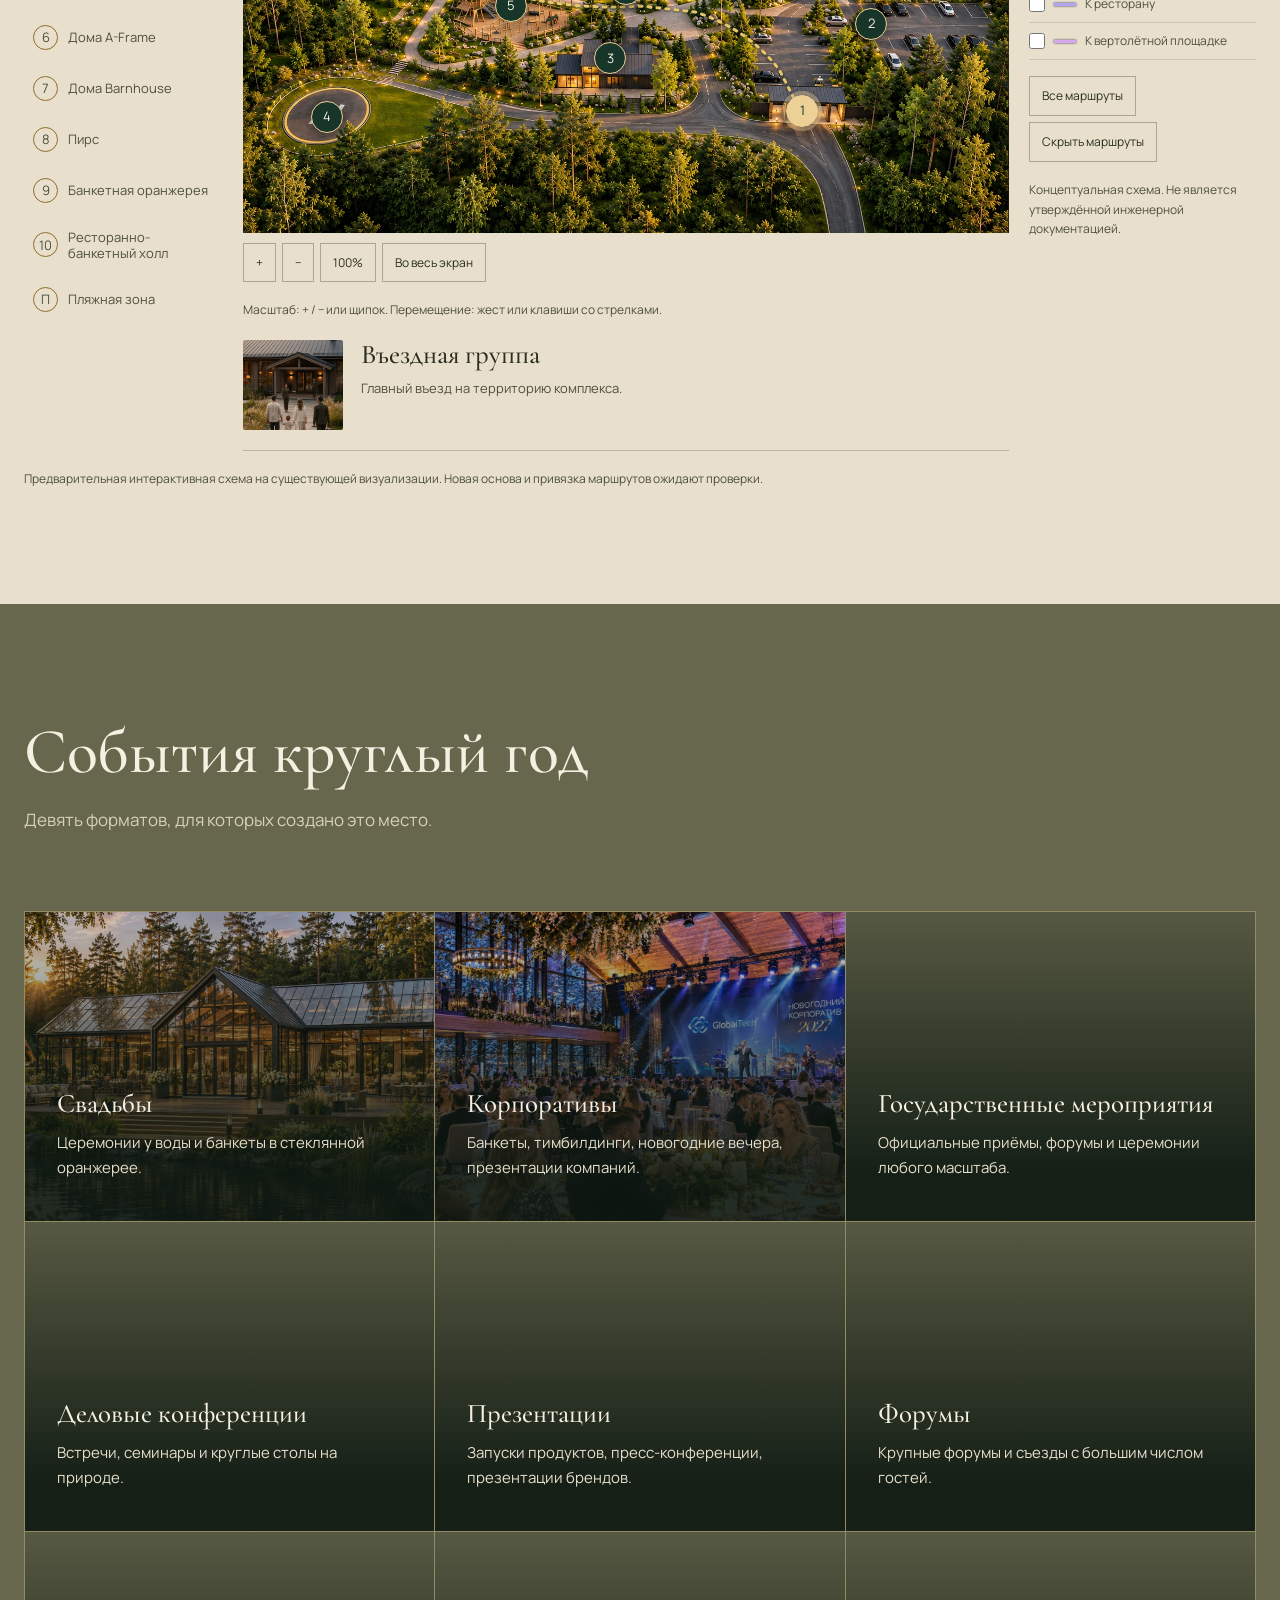
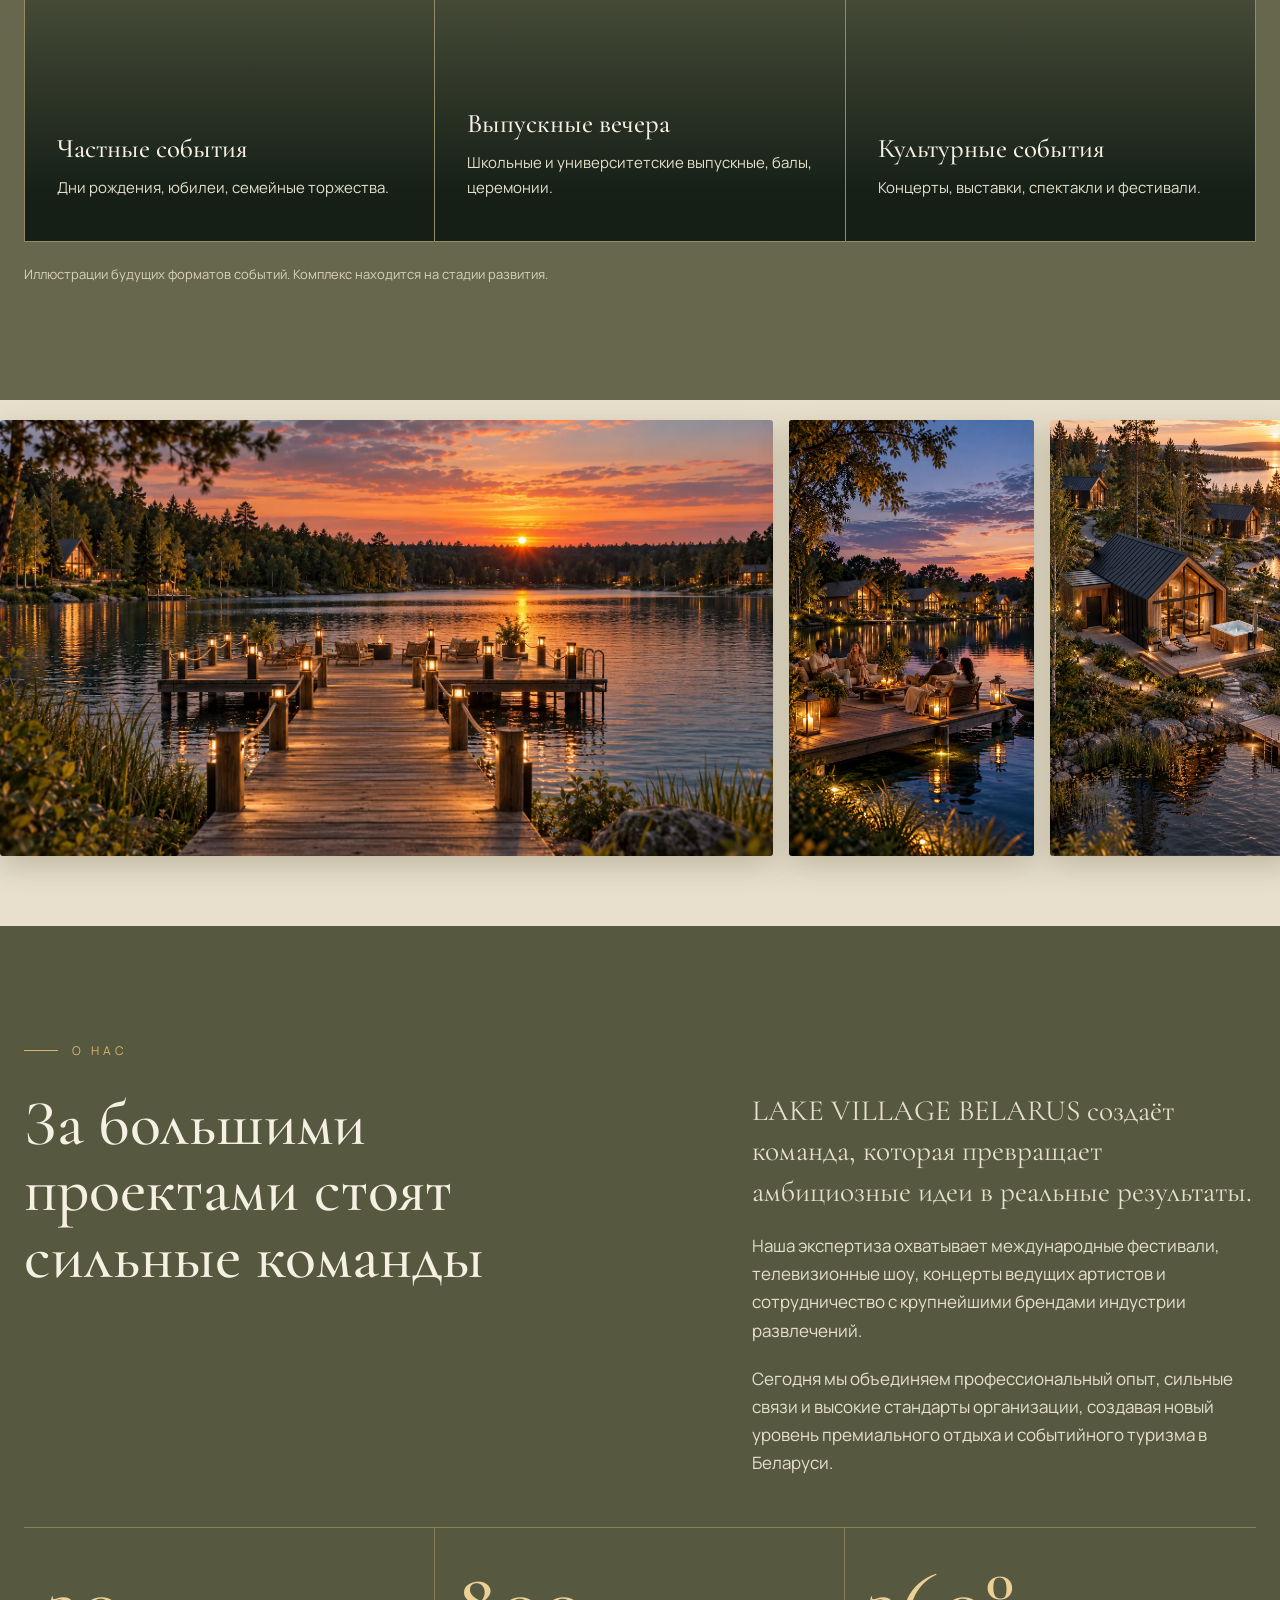
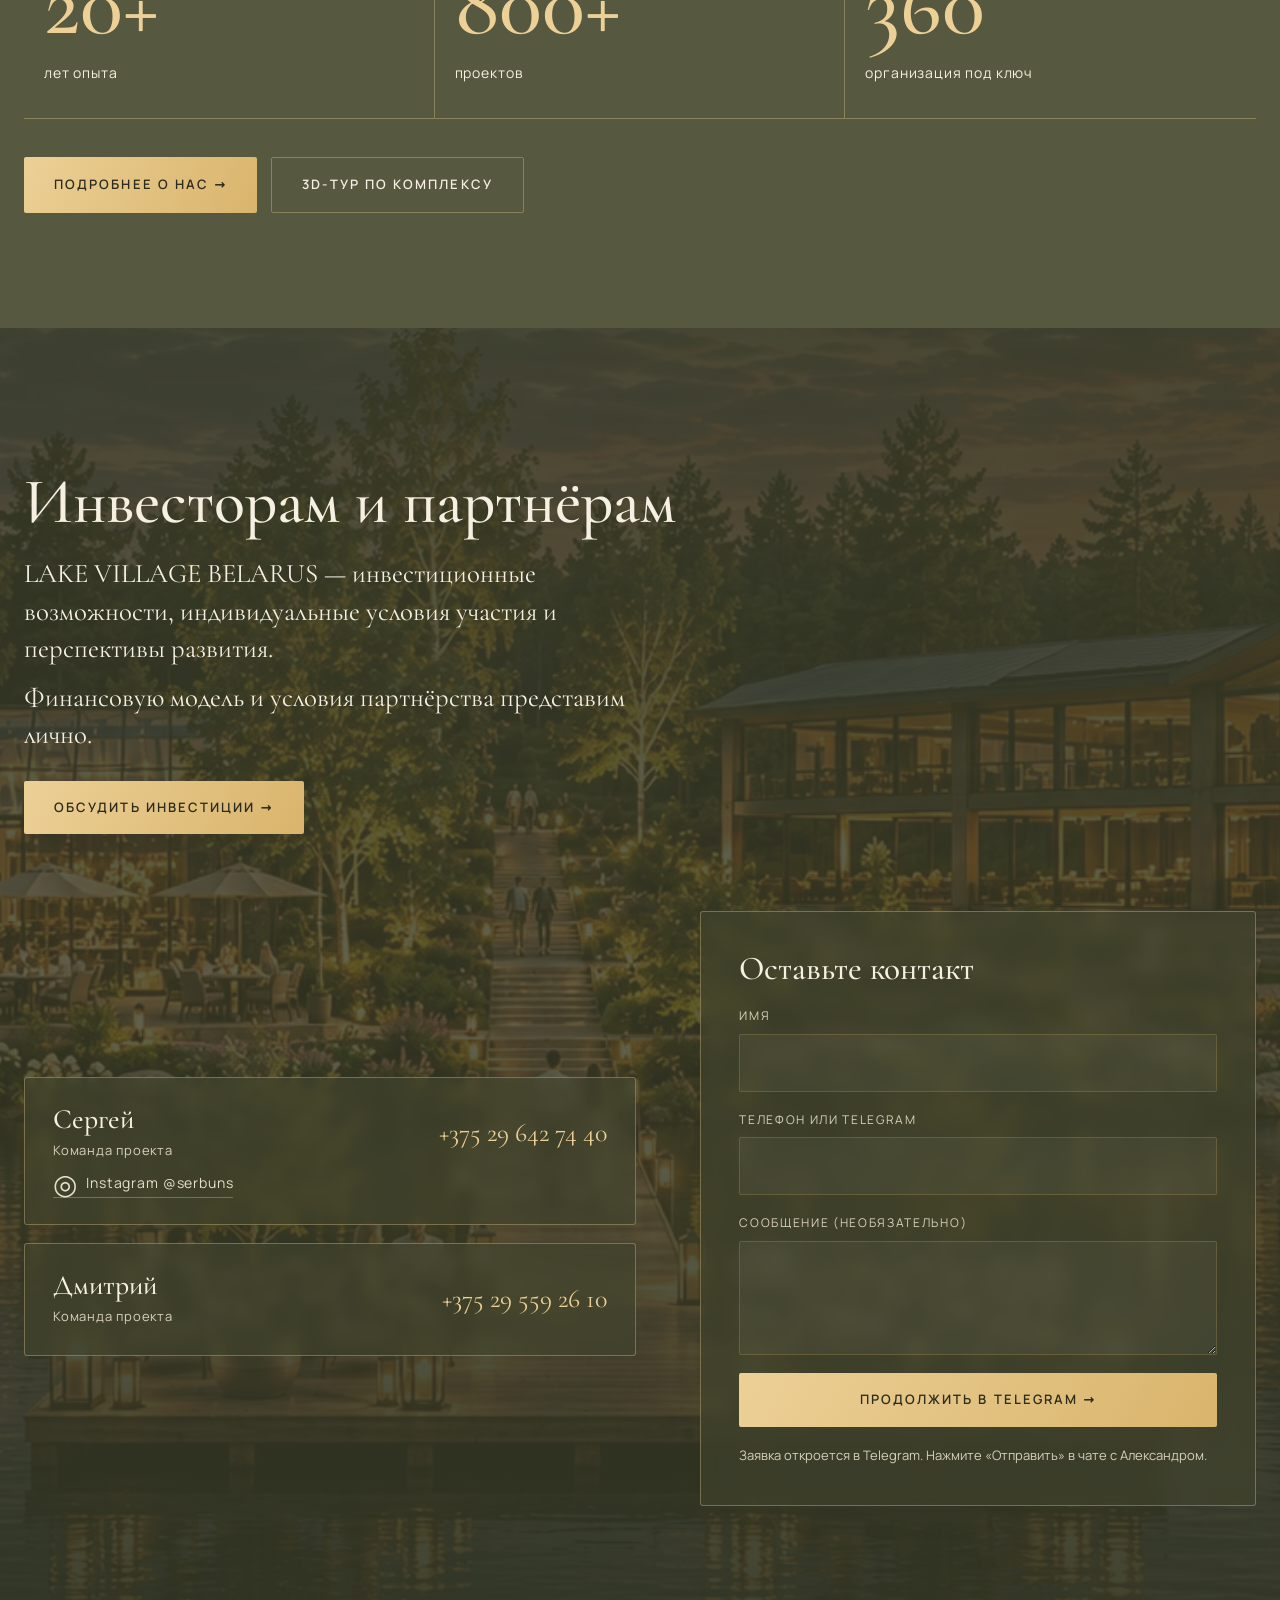
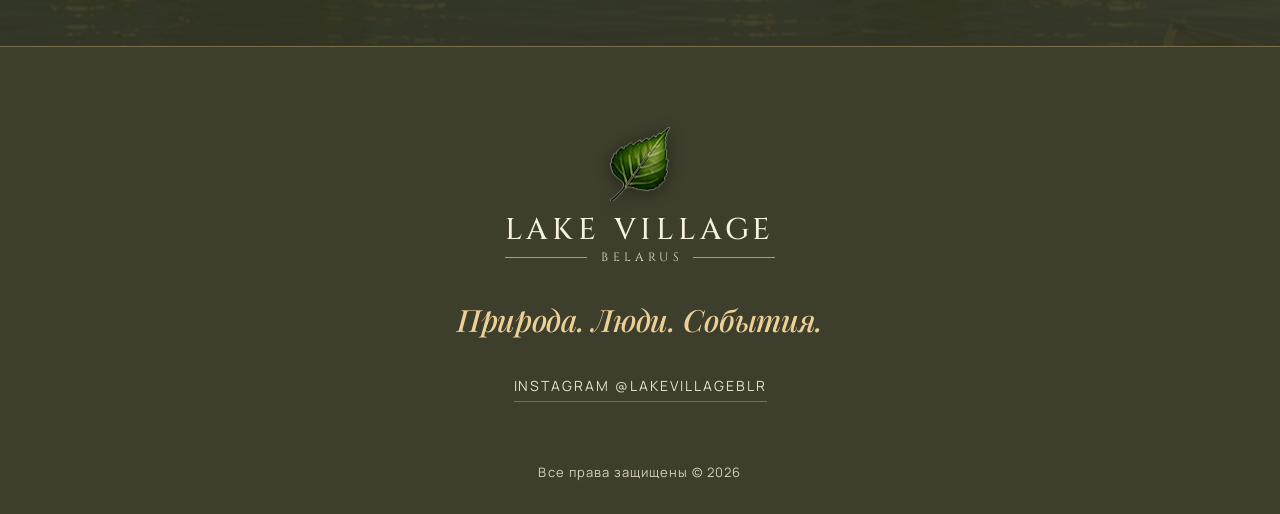
==== commit e9991ac9: "Update orangery capacity to 120 and improve selected image quality" ====
--- a/v2/index.html
+++ b/v2/index.html
@@ -106,7 +106,7 @@
     <div class="stat reveal"><b><span data-count="5">0</span><sup>+</sup></b><span data-i18n="n1">гектаров территории у озера</span></div>
     <div class="stat reveal" style="--d:.1s"><b data-count="14">0</b><span data-i18n="n2">домов A-Frame и Barnhouse</span></div>
     <div class="stat reveal" style="--d:.2s"><b data-count="350">0</b><span data-i18n="n3">гостей в банкетном холле</span></div>
-    <div class="stat reveal" style="--d:.3s"><b data-count="100">0</b><span data-i18n="n4">гостей в стеклянной оранжерее</span></div>
+    <div class="stat reveal" style="--d:.3s"><b data-count="120">0</b><span data-i18n="n4">гостей в стеклянной оранжерее</span></div>
   </div>
   <div class="wrap about reveal">
     <p class="eyebrow" data-i18n="a_eyebrow">О комплексе</p>
@@ -124,7 +124,7 @@
 
     <article class="row">
       <div class="row__media reveal">
-        <figure class="fr tall"><img data-parallax src="assets/img/v-restaurant.webp" alt="" loading="lazy" decoding="async"></figure>
+        <figure class="fr tall"><img data-parallax src="assets/img/v-restaurant-enhanced.webp" alt="" loading="lazy" decoding="async"></figure>
       </div>
       <div class="row__txt reveal">
         <span class="tag" data-i18n="r1_tag">Ресторан</span>
@@ -141,8 +141,8 @@
       <div class="row__txt reveal">
         <span class="tag" data-i18n="r2_tag">Банкеты</span>
         <h3 class="h3" data-i18n="r2_t">Стеклянная оранжерея</h3>
-        <p data-i18n="r2_p">Светлое пространство под стеклянной крышей для свадеб и камерных банкетов на 100 гостей. Вечером оранжерея превращается в сияющий фонарь на берегу.</p>
-        <ul class="chips"><li data-i18n="r2_c1">до 100 гостей</li><li data-i18n="r2_c2">свадьбы и банкеты</li></ul>
+        <p data-i18n="r2_p">Светлое пространство под стеклянной крышей для свадеб и камерных банкетов на 120 гостей. Вечером оранжерея превращается в сияющий фонарь на берегу.</p>
+        <ul class="chips"><li data-i18n="r2_c1">до 120 гостей</li><li data-i18n="r2_c2">свадьбы и банкеты</li></ul>
       </div>
     </article>
 
@@ -286,7 +286,7 @@
   <button class="modal__x" data-close aria-label="Close">×</button>
   <video id="filmVideo" controls playsinline preload="none" poster="assets/video/film-poster.jpg"></video>
 </div>
-<script src="js/copy.js?v=5"></script><script src="js/main.js?v=7"></script><script src="js/hero-video.js?v=7"></script><script src="js/interface.js?v=7"></script><script src="js/masterplan.js?v=5"></script>
+<script src="js/copy.js?v=5"></script><script src="js/main.js?v=8"></script><script src="js/hero-video.js?v=7"></script><script src="js/interface.js?v=7"></script><script src="js/masterplan.js?v=8"></script>
 </body>
 </html>
 
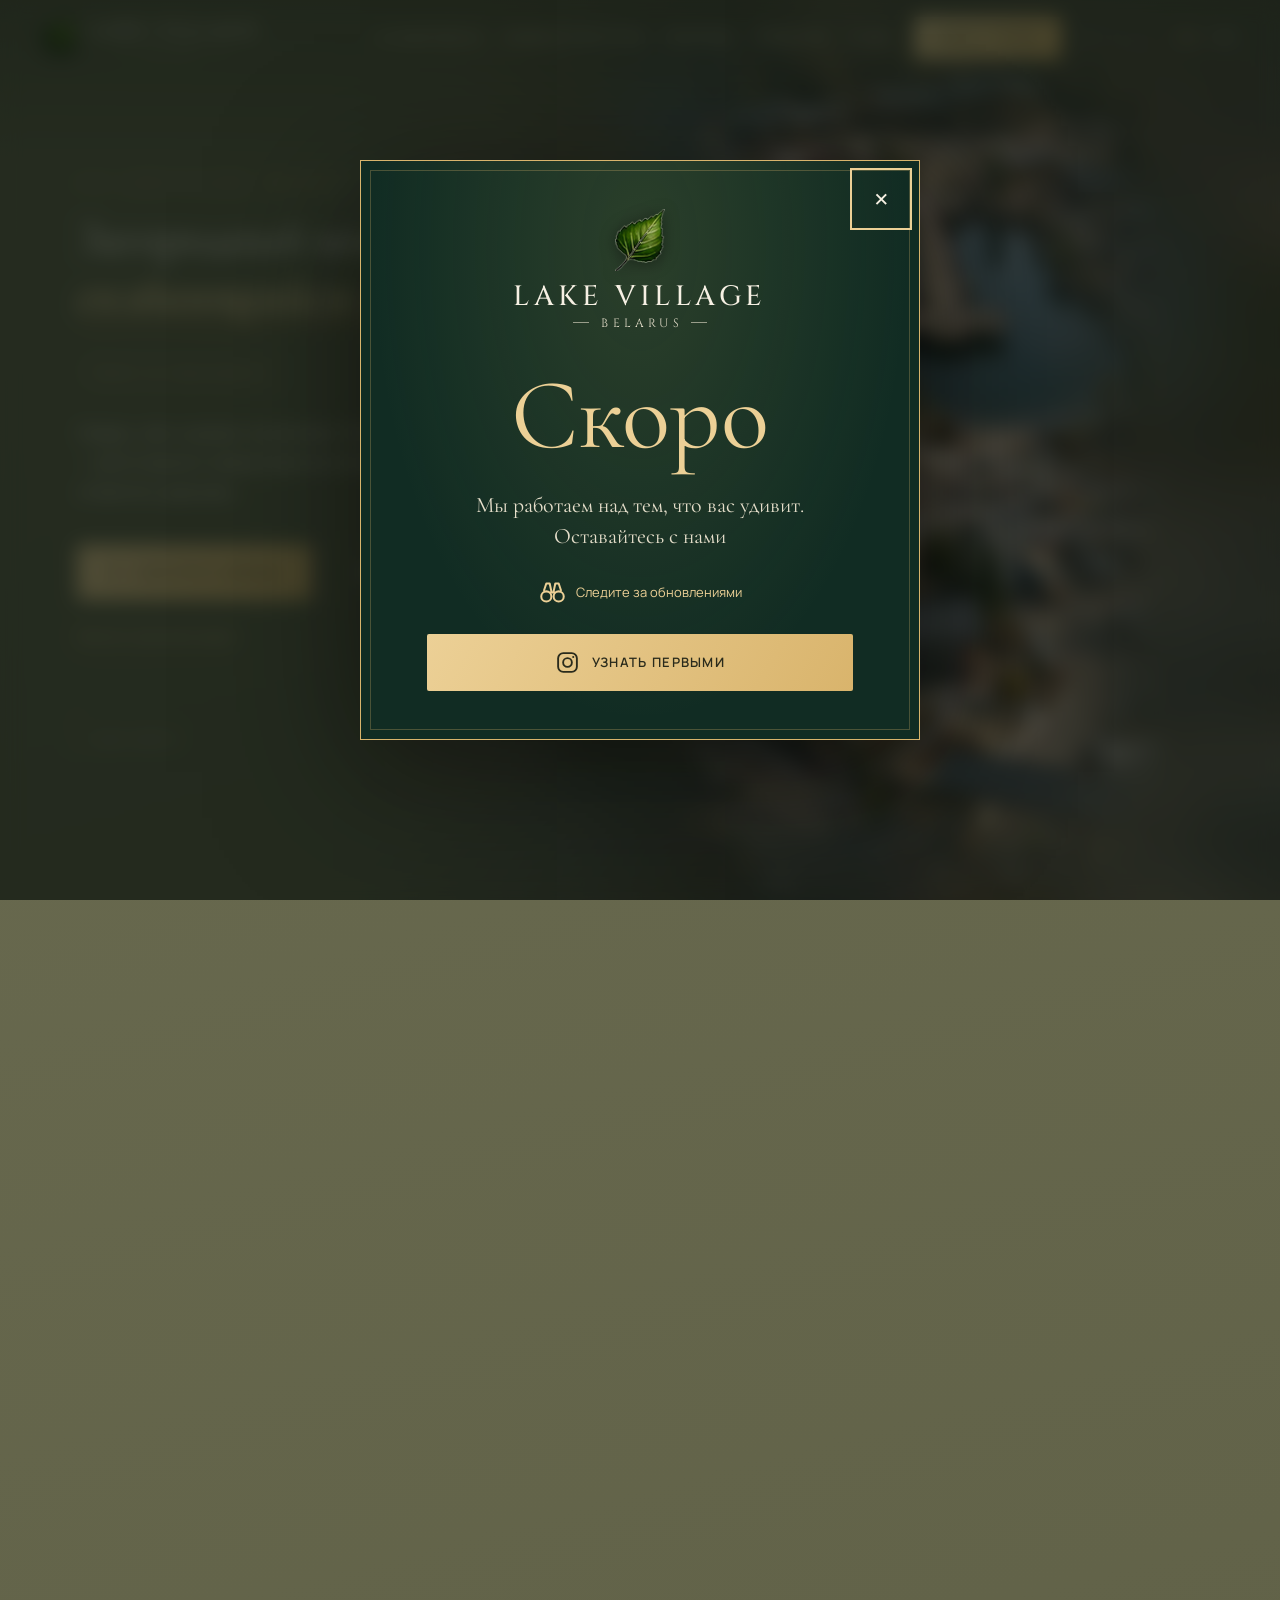
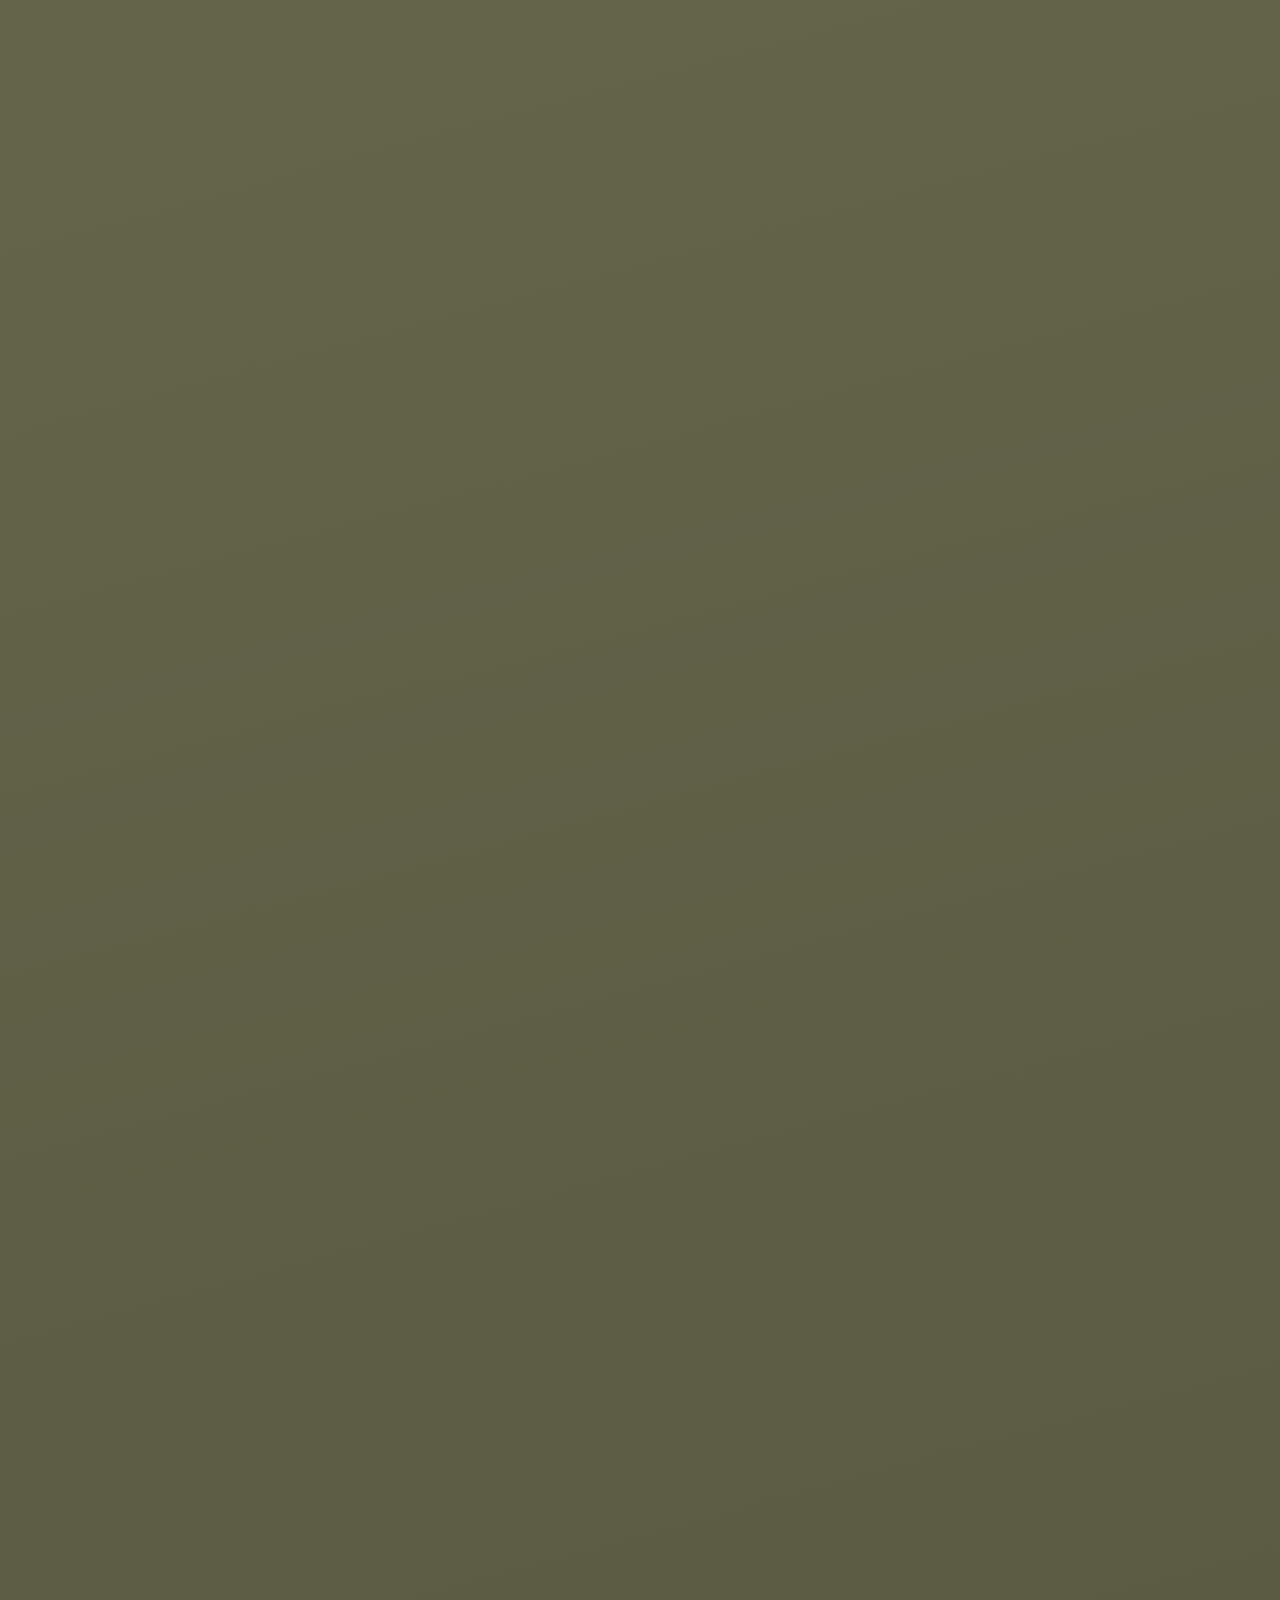
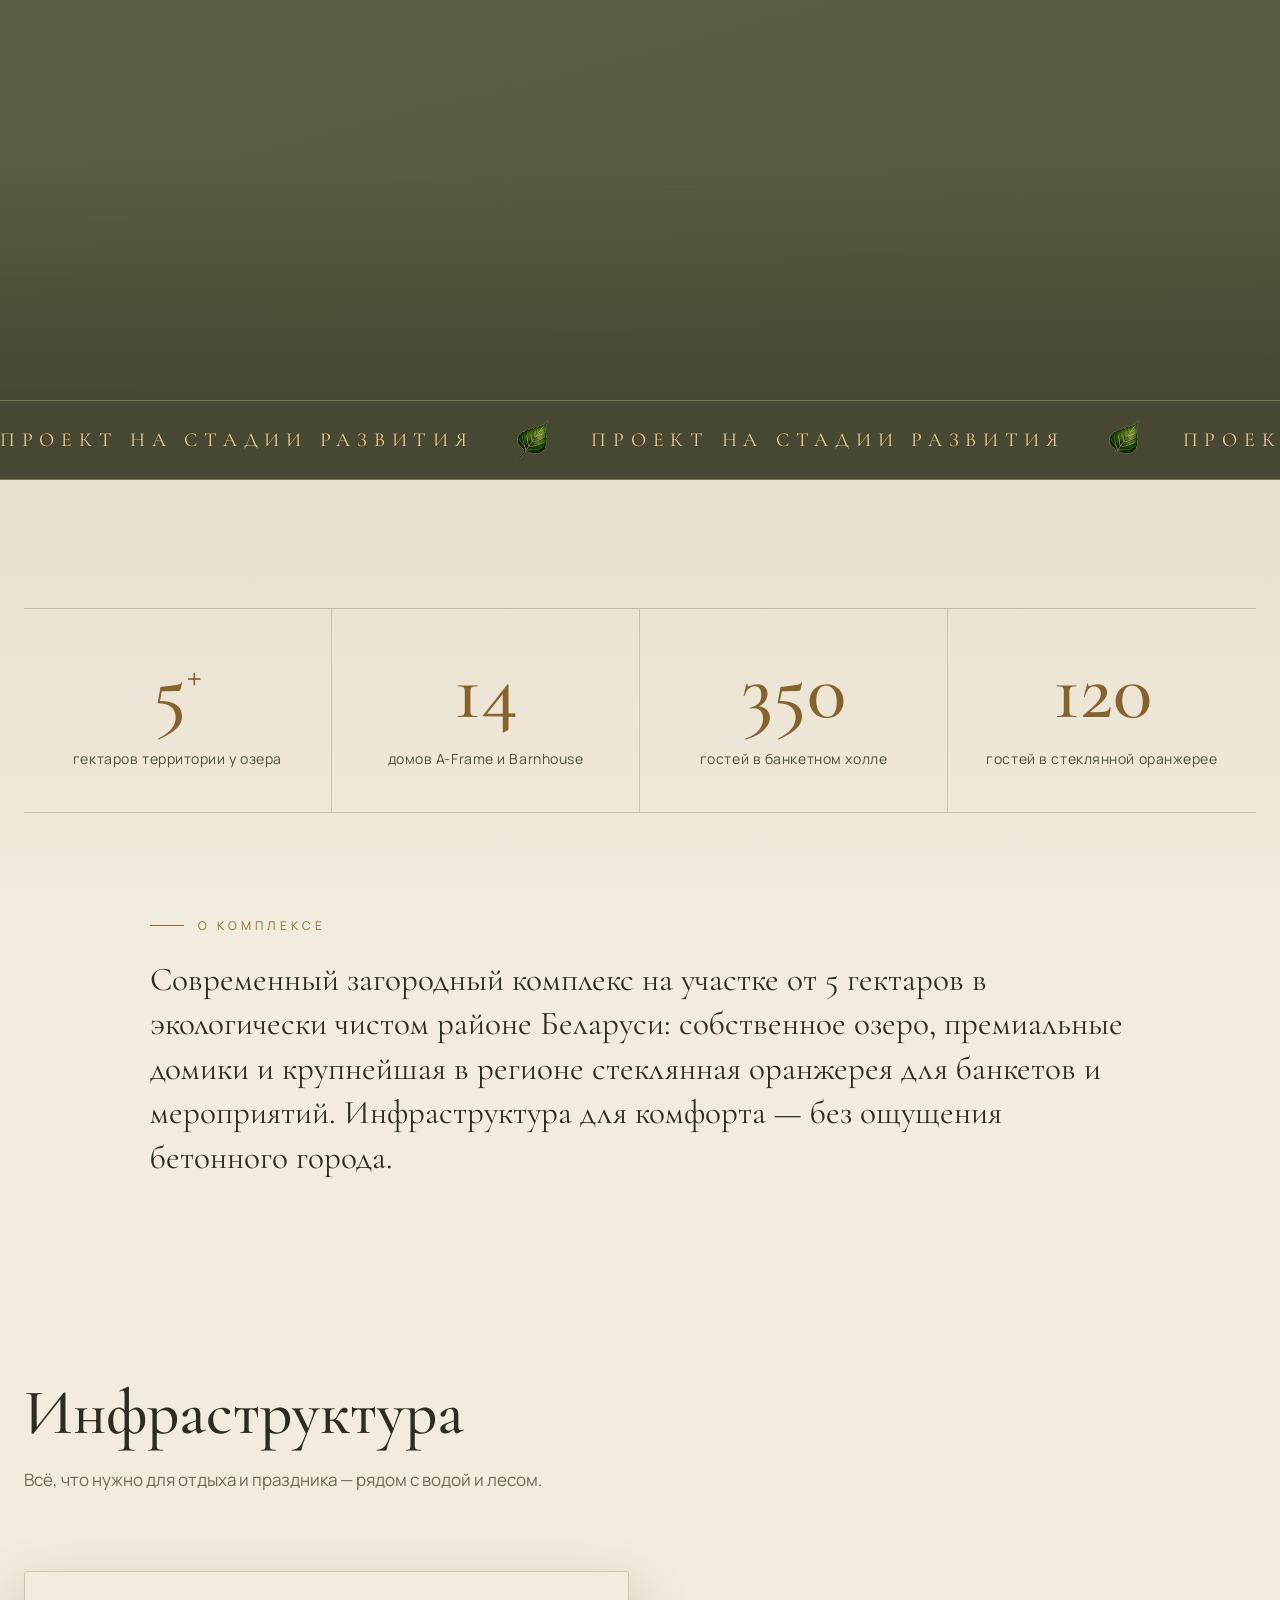
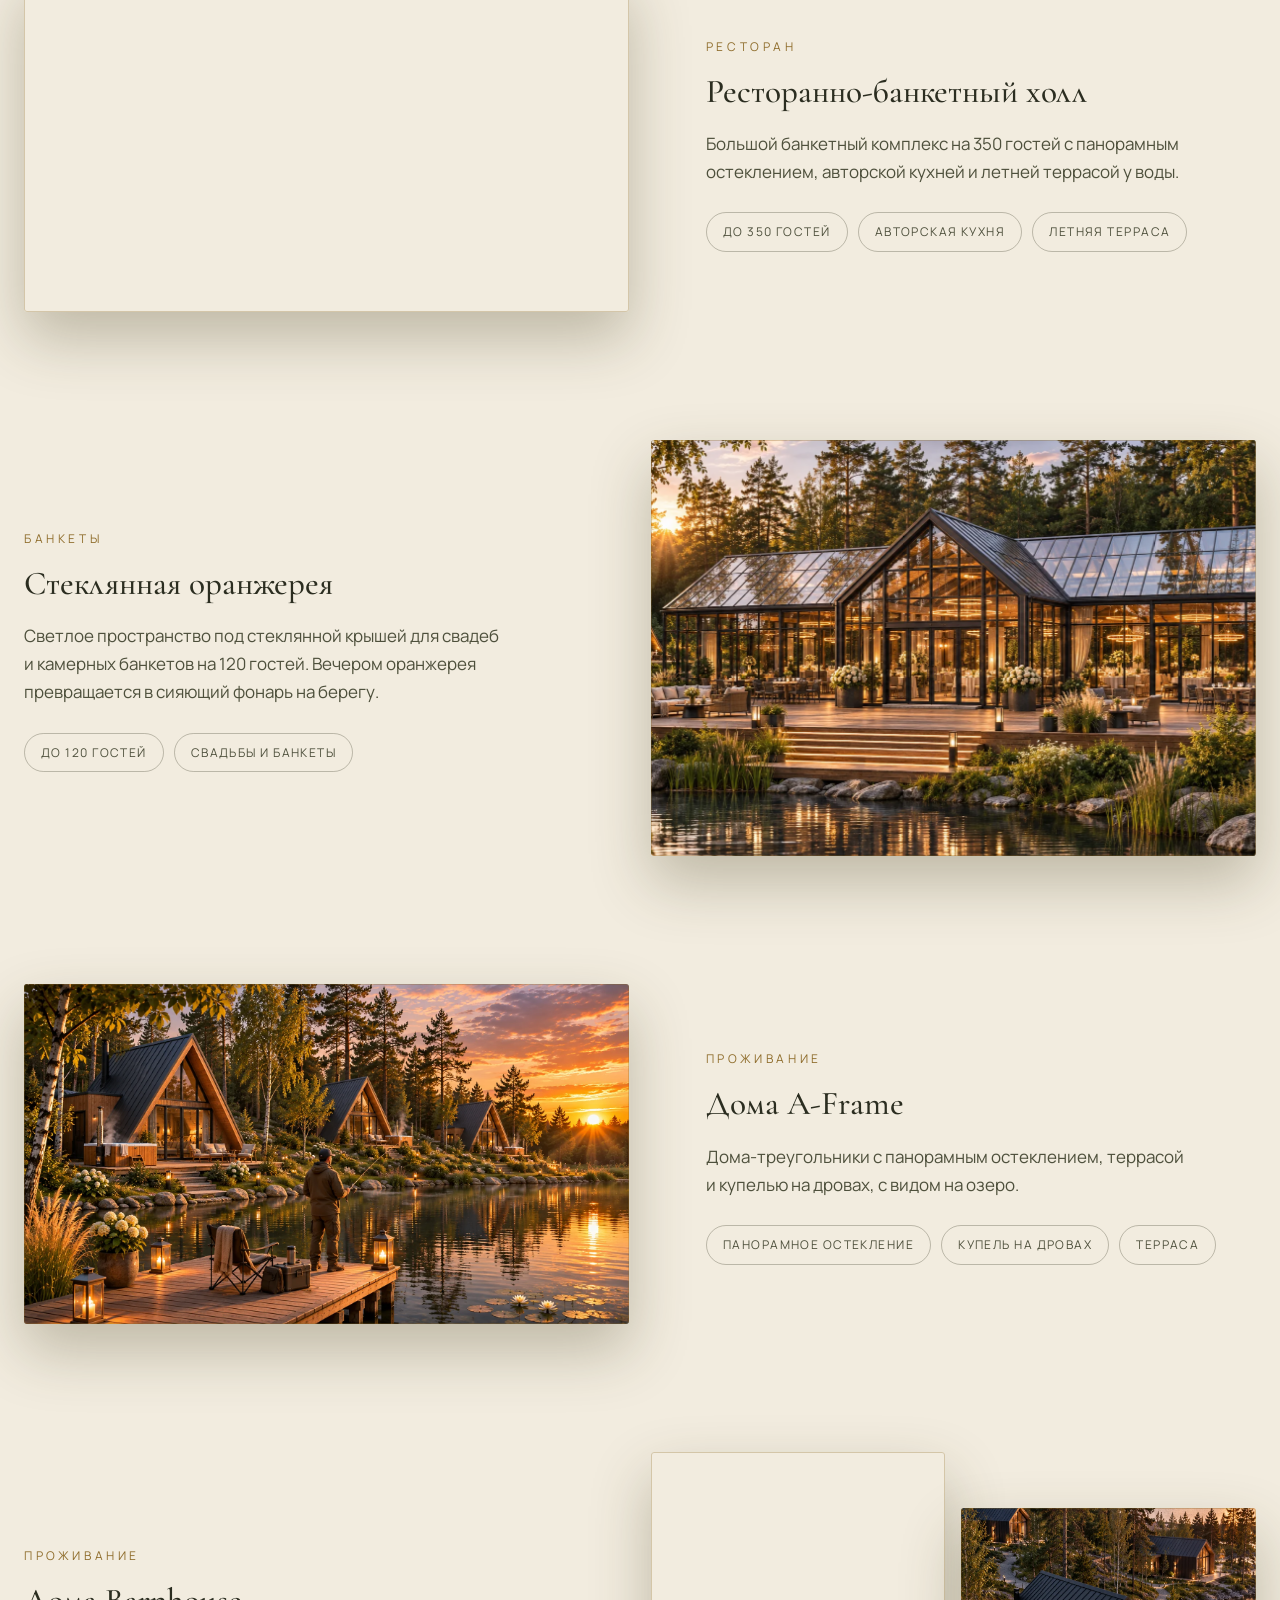
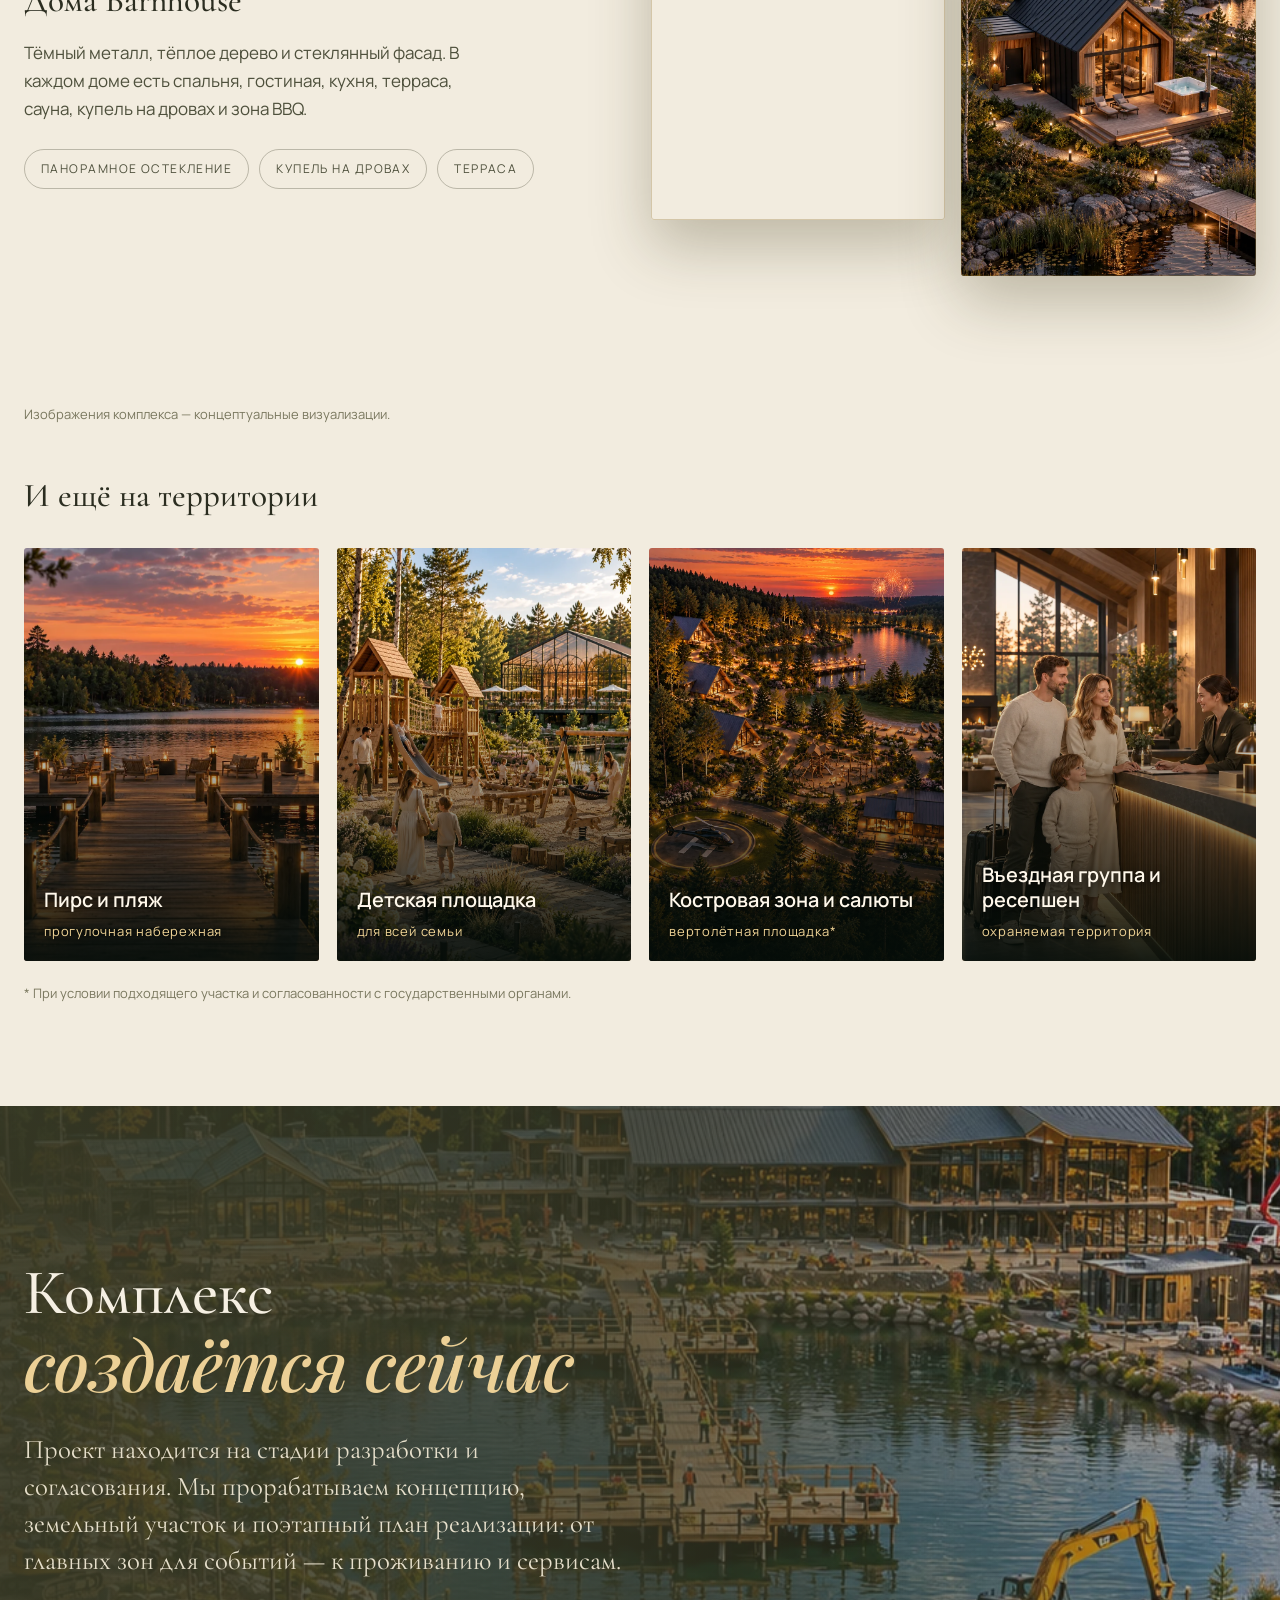
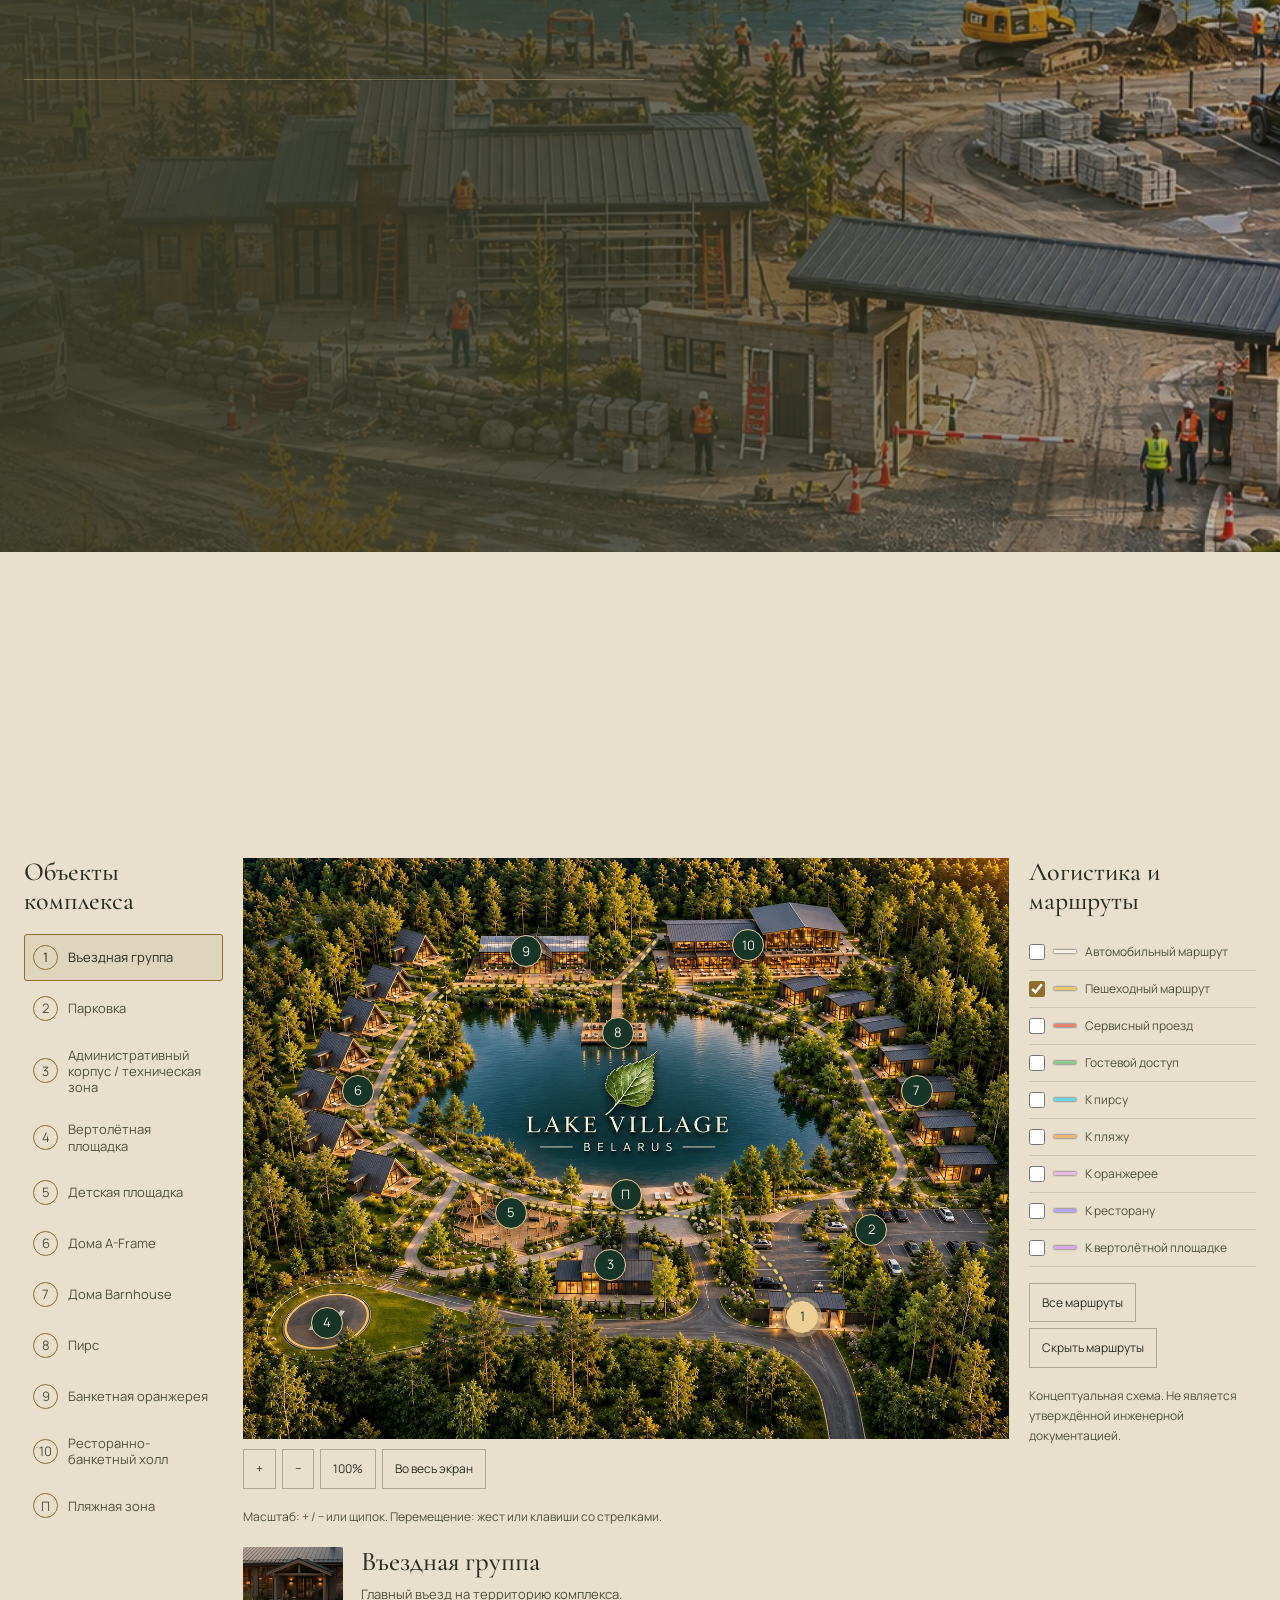
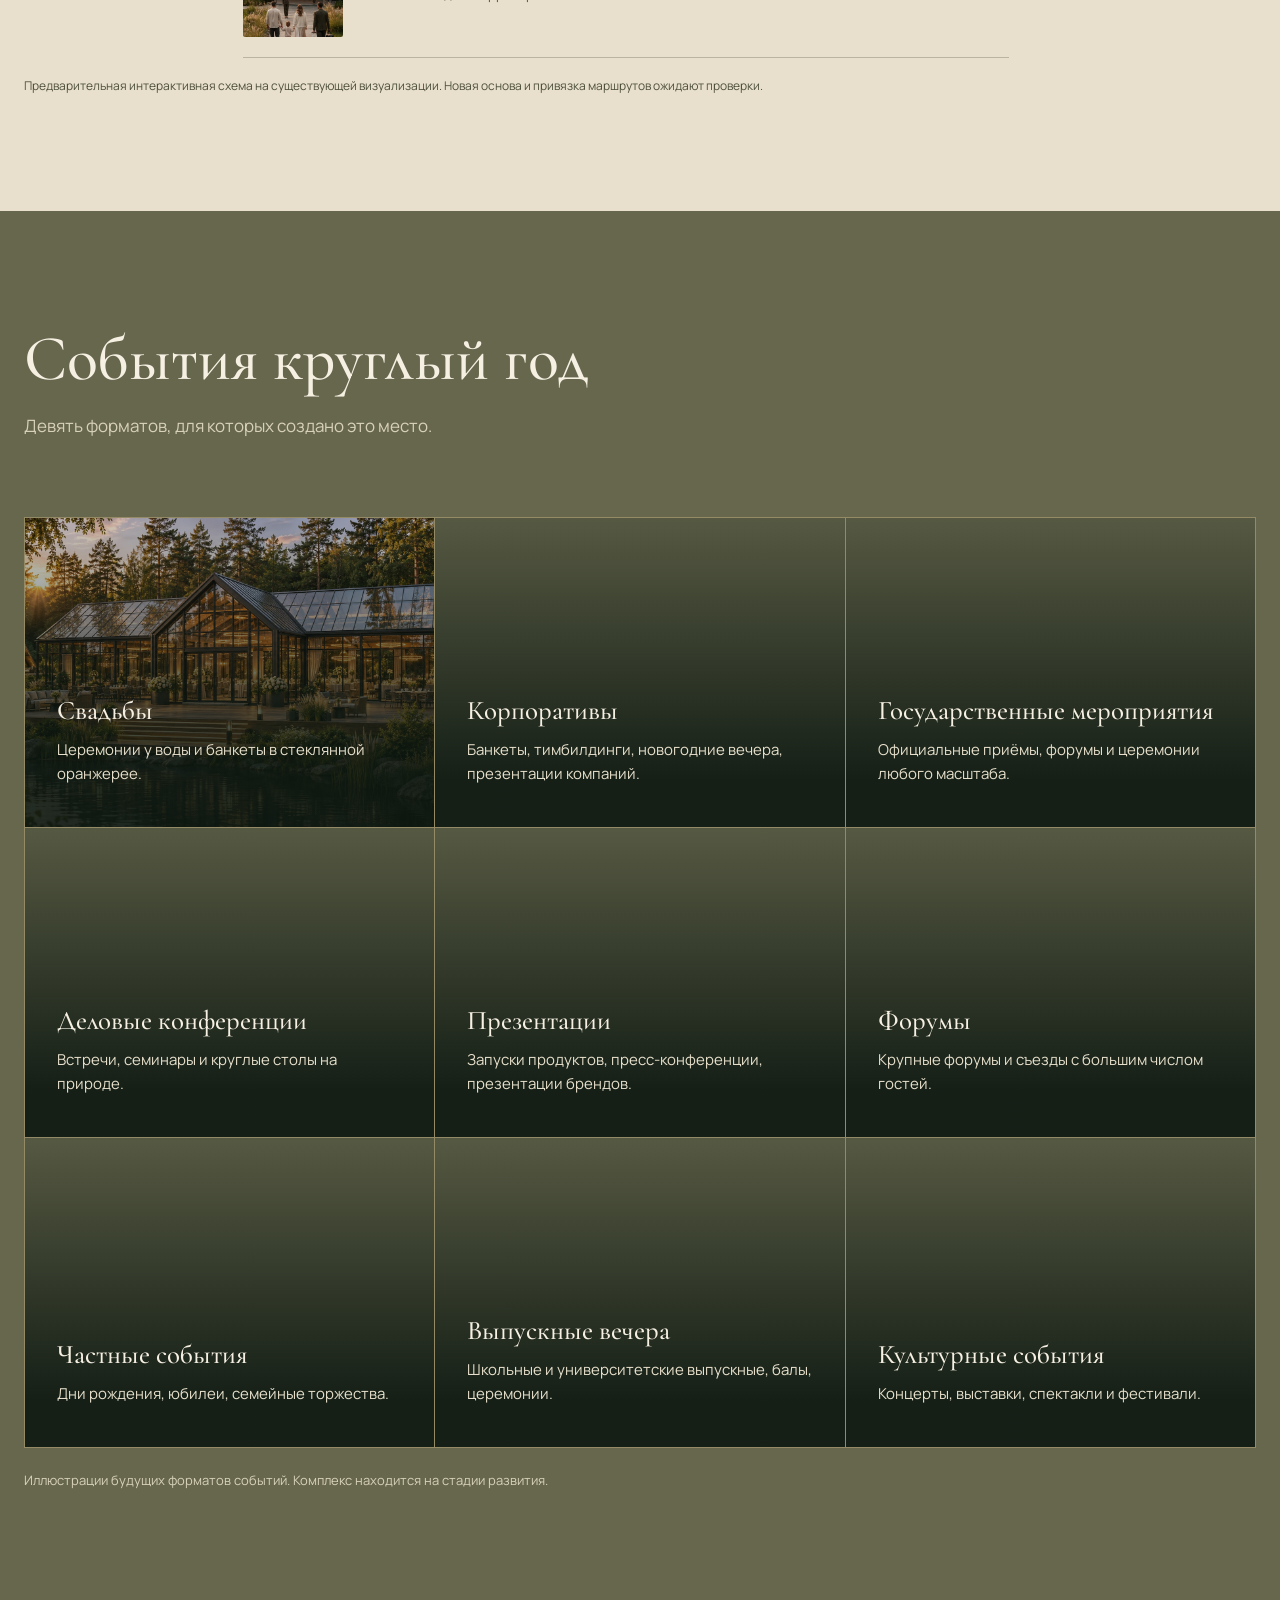
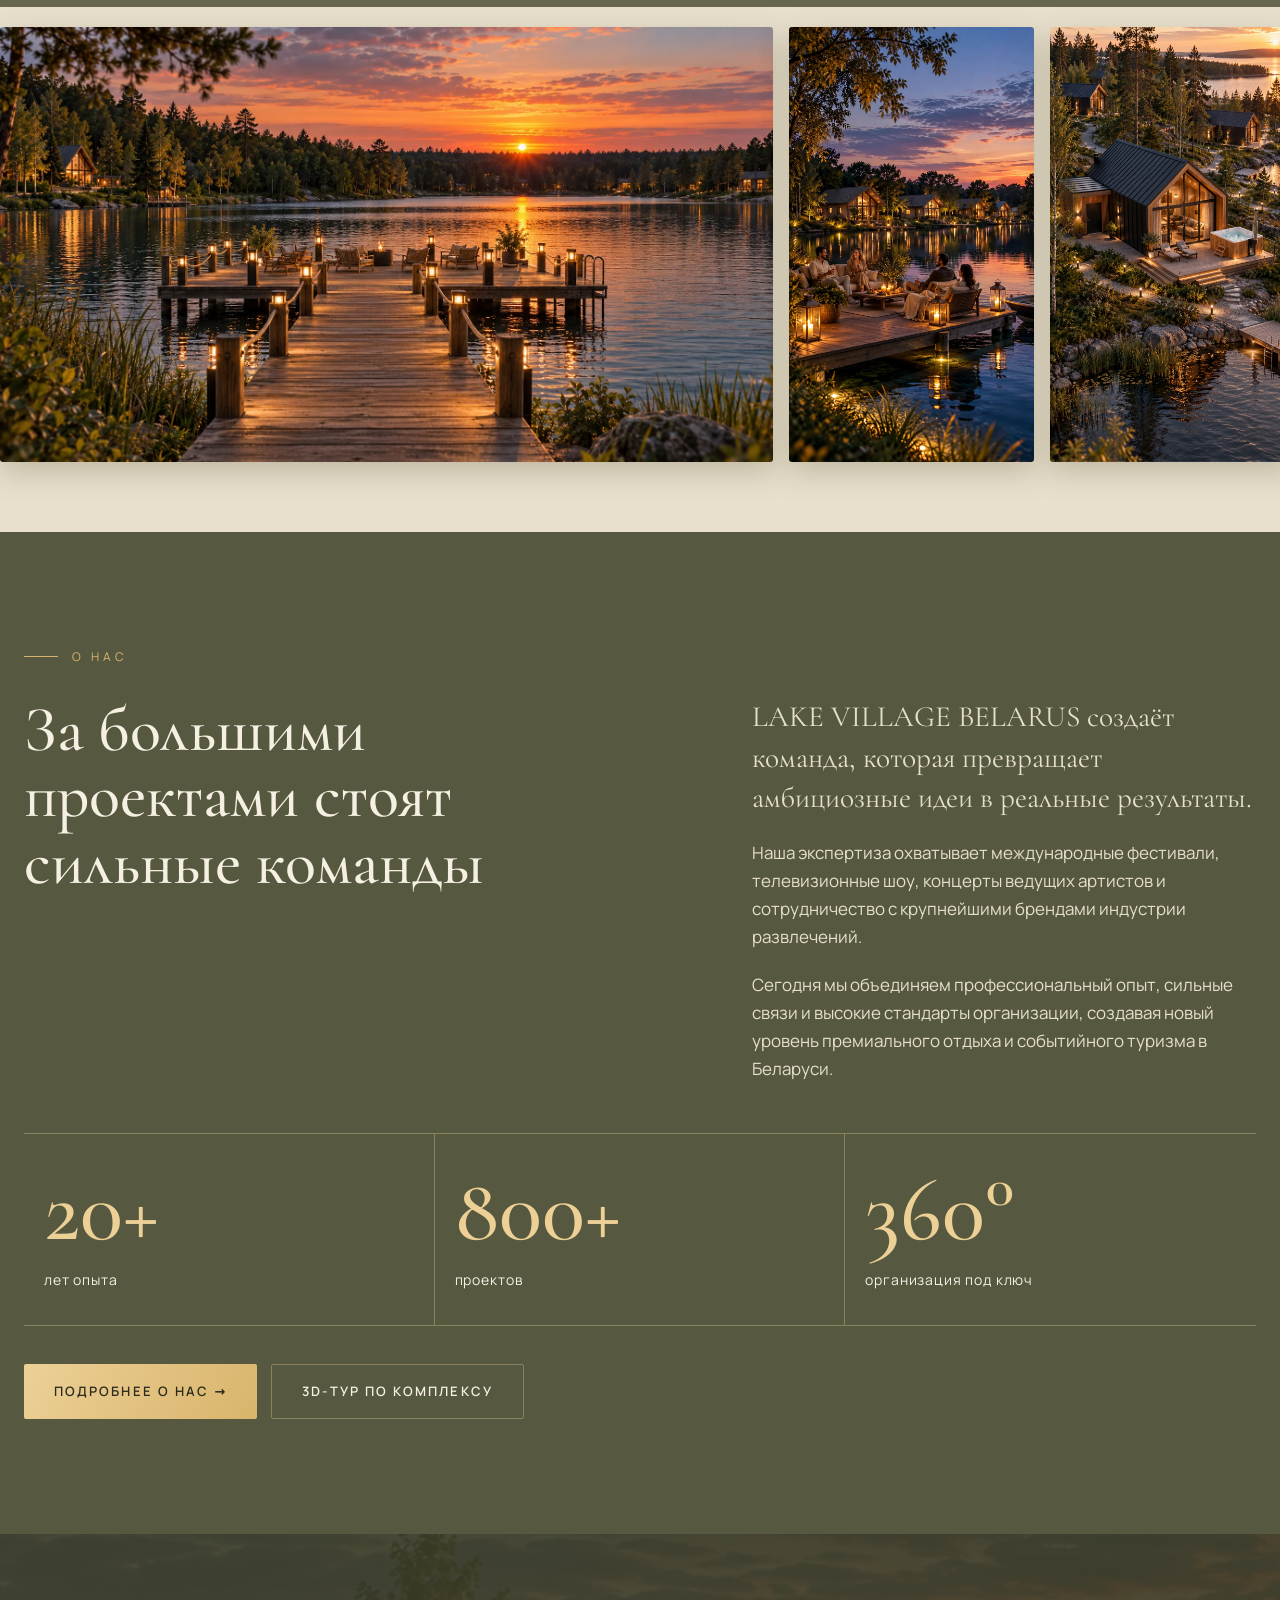
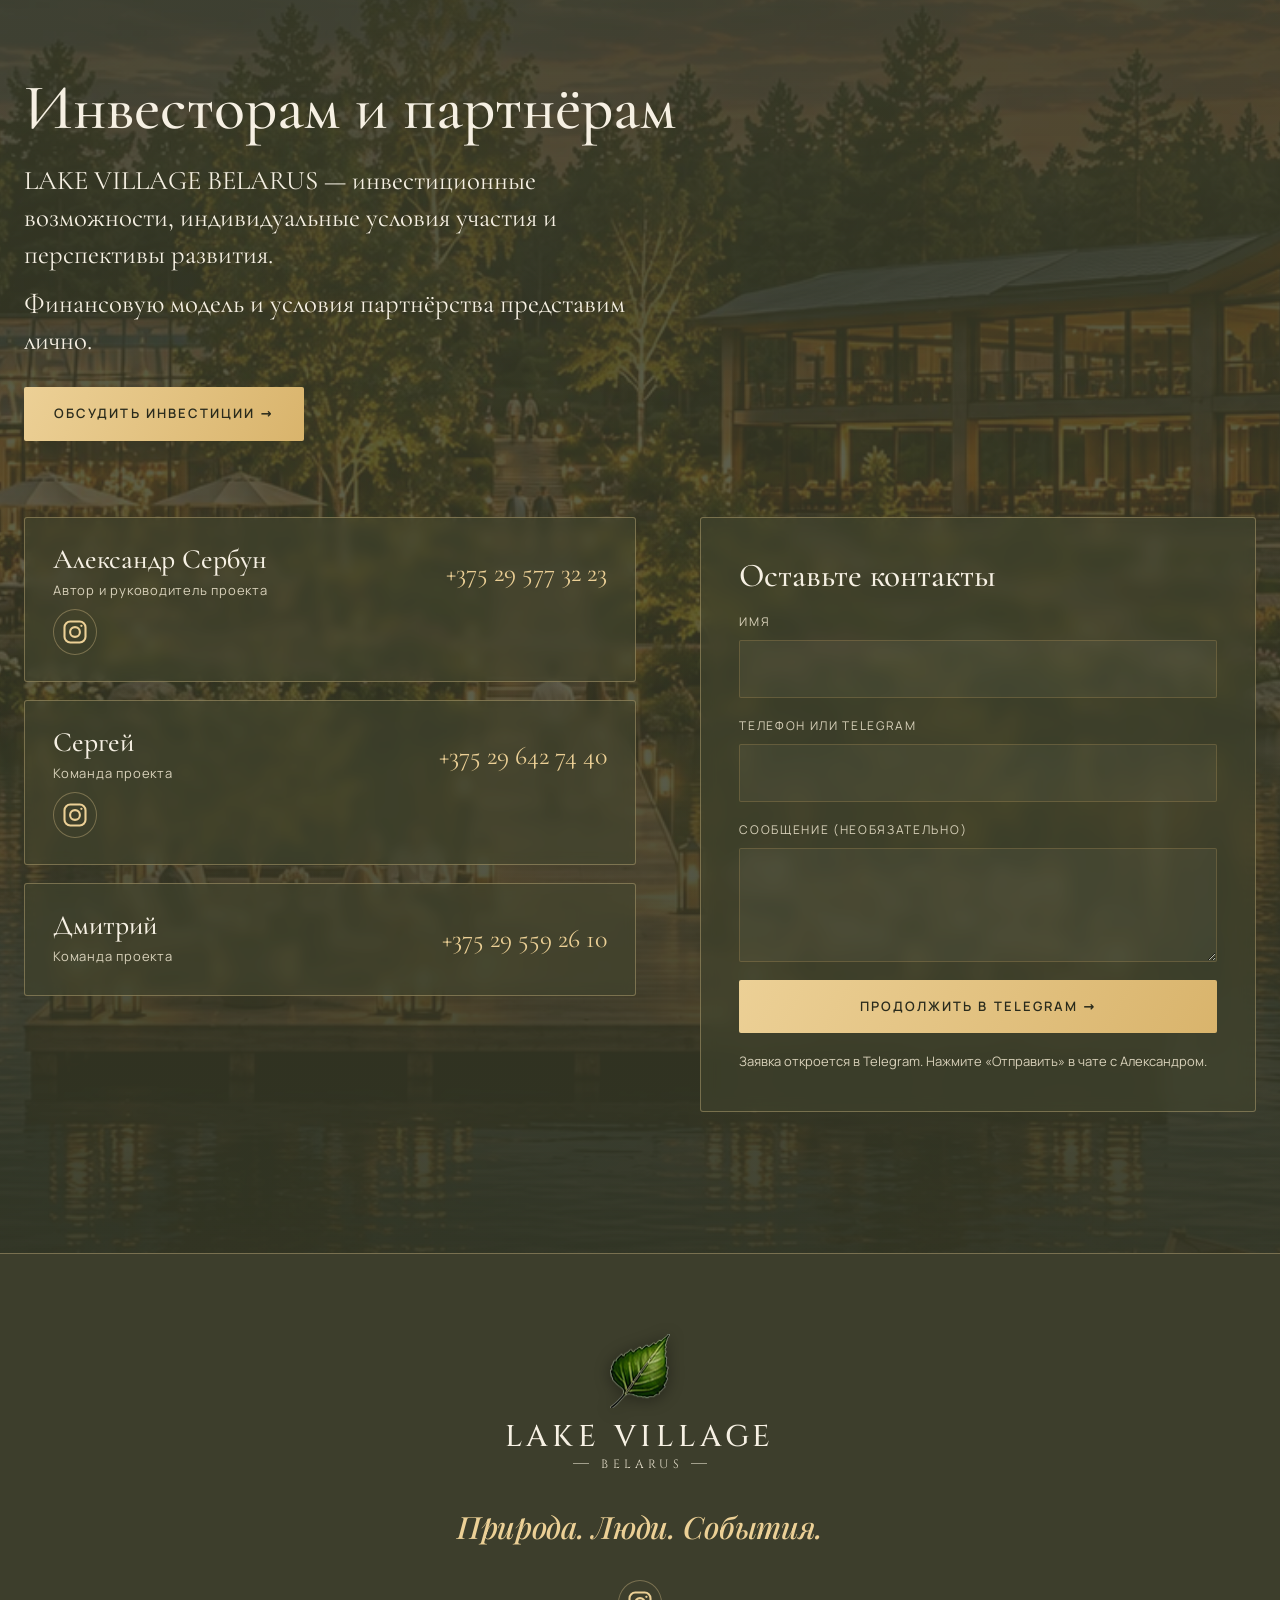
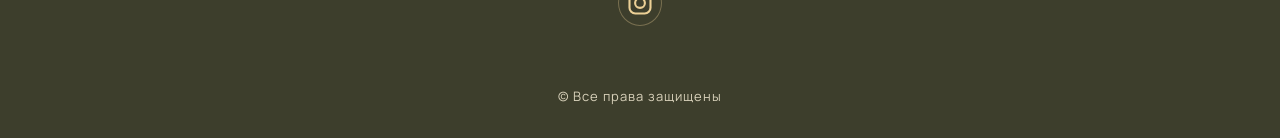
==== commit 81dc3655: "Apply client screenshot revisions to v2 copy, icons, imagery and layout" ====
--- a/v2/index.html
+++ b/v2/index.html
@@ -15,7 +15,7 @@
 <link rel="stylesheet" href="css/style.css?v=4">
 <link rel="stylesheet" href="css/palette.css?v=4">
 <link rel="stylesheet" href="css/v2.css?v=4">
-<link rel="stylesheet" href="css/revisions.css?v=7">
+<link rel="stylesheet" href="css/revisions.css?v=9">
 </head>
 <body class="v2">
 <div class="progress" aria-hidden="true"><i></i></div>
@@ -55,7 +55,7 @@
           <svg class="uline" viewBox="0 0 400 18" preserveAspectRatio="none" aria-hidden="true"><path d="M3 11 C 70 3, 130 16, 200 8 S 340 4, 397 10"/></svg></span></span>
       </h1>
       <p class="project-status" data-i18n="project_status">Проект на стадии развития</p>
-      <p class="lead" data-i18n="h_lead">Озеро, лес и дома с купелями. Место, куда приезжают отдыхать и проводить самые важные события жизни.</p>
+      <p class="lead" data-i18n="h_lead">Озеро, лес и дома с купелями. Ресторан и банкетный холл — для отдыха и самых важных моментов, которые хочется отметить красиво.</p>
       <div class="btns">
         <button class="btn btn--gold" data-film><svg viewBox="0 0 24 24" width="16" height="16"><path d="M7 4.5v15l13-7.5z" fill="currentColor"/></svg><span data-i18n="h_film">Смотреть фильм</span></button>
         <a class="btn btn--ghost" href="#investors" data-i18n="nav_inv">Инвесторам</a>
@@ -124,12 +124,12 @@
 
     <article class="row">
       <div class="row__media reveal">
-        <figure class="fr tall"><img data-parallax src="assets/img/v-restaurant-enhanced.webp" alt="" loading="lazy" decoding="async"></figure>
+        <figure class="fr wide restaurant-figure"><img src="assets/img/restaurant-client.webp" alt="" loading="lazy" decoding="async"></figure>
       </div>
       <div class="row__txt reveal">
         <span class="tag" data-i18n="r1_tag">Ресторан</span>
         <h3 class="h3" data-i18n="r1_t">Ресторанно-банкетный холл</h3>
-        <p data-i18n="r1_p">Большой банкетный комплекс на 350 гостей с панорамным остеклением, авторской кухней и летней террасой над водой.</p>
+        <p data-i18n="r1_p">Большой банкетный комплекс на 350 гостей с панорамным остеклением, авторской кухней и летней террасой у воды.</p>
         <ul class="chips"><li data-i18n="r1_c1">до 350 гостей</li><li data-i18n="r1_c2">авторская кухня</li><li data-i18n="r1_c3">летняя терраса</li></ul>
       </div>
     </article>
@@ -148,7 +148,7 @@
 
     <article class="row">
       <div class="row__media reveal">
-        <figure class="fr wide"><img data-parallax src="assets/img/aframe-fisher.webp" alt="" loading="lazy" decoding="async"></figure>
+        <figure class="fr wide aframe-figure"><img src="assets/img/aframe-fisher.webp" alt="" loading="lazy" decoding="async"></figure>
       </div>
       <div class="row__txt reveal">
         <span class="tag" data-i18n="r3_tag">Проживание</span>
@@ -187,14 +187,15 @@
 
 <!-- ============ NOW BEING CREATED ============ -->
 <section class="now" id="now">
-  <div class="now__bg"><img data-parallax src="assets/img/v-construction.webp" alt="" loading="lazy"></div>
+  <div class="now__bg"><img data-parallax src="assets/img/construction-client.webp" alt="" loading="lazy"></div>
   <div class="wrap now__in">
     <h2 class="h2 h2--xl reveal"><span data-i18n="now_t1">Комплекс</span> <span class="script" data-i18n="now_t2">создаётся сейчас</span></h2>
-    <p class="big reveal" data-i18n="now_p">Работа над территорией уже идёт. Проект реализуется поэтапно: от главных зон для событий к проживанию и сервисам.</p>
+    <p class="big reveal" data-i18n="now_p">Проект находится на стадии разработки и согласования. Мы прорабатываем концепцию, земельный участок и поэтапный план реализации: от главных зон для событий — к проживанию и сервисам.</p>
+    <h3 class="h3 phases-title reveal" data-i18n="phases_title">Этапы реализации:</h3>
     <ol class="steps">
-      <li class="reveal"><b>I</b><span data-i18n="s1">Банкетный холл, оранжерея, благоустройство озера</span></li>
-      <li class="reveal" style="--d:.1s"><b>II</b><span data-i18n="s2">Коттеджи, глэмпинг, MICE-инфраструктура</span></li>
-      <li class="reveal" style="--d:.2s"><b>III</b><span data-i18n="s3">Сервисы и форматы отдыха для круглогодичной загрузки</span></li>
+      <li class="reveal"><b>I<small data-i18n="phase_queue">Очередь</small></b><span data-i18n="s1">Банкетный холл, оранжерея, благоустройство озера</span></li>
+      <li class="reveal" style="--d:.1s"><b>II<small data-i18n="phase_queue">Очередь</small></b><span data-i18n="s2">Коттеджи, глэмпинг, MICE-инфраструктура</span></li>
+      <li class="reveal" style="--d:.2s"><b>III<small data-i18n="phase_queue">Очередь</small></b><span data-i18n="s3">Сервисы и форматы отдыха для круглогодичной загрузки</span></li>
     </ol>
   </div>
 </section>
@@ -243,11 +244,11 @@
         <article class="person reveal">
           <div class="person__n"><b data-i18n="pr_alex">Александр Сербун</b><span data-i18n="pr_a">Автор и руководитель проекта</span></div>
           <a class="person__tel" href="tel:+375295773223">+375 29 577 32 23</a>
-          <a class="person__ig" href="https://instagram.com/serbunby" target="_blank" rel="noopener"><span class="instagram-icon" aria-hidden="true">◎</span> Instagram @serbunby</a>
+          <a class="person__ig social-link" href="https://www.instagram.com/serbunby/" target="_blank" rel="noopener" aria-label="Instagram @serbunby" data-i18n-aria="instagram_alex" data-i18n-title="instagram_alex"><svg class="social-icon" viewBox="0 0 24 24" fill="none" aria-hidden="true"><rect x="3" y="3" width="18" height="18" rx="5" stroke="currentColor" stroke-width="1.8"/><circle cx="12" cy="12" r="4.2" stroke="currentColor" stroke-width="1.8"/><circle cx="17.5" cy="6.7" r="1" fill="currentColor"/></svg></a>
         </article>
         <article class="person reveal" style="--d:.1s">
           <div class="person__n"><b data-i18n="pr_s">Сергей</b><span data-i18n="pr_c">Контакты проекта</span></div>
-          <a class="person__tel" href="tel:+375296427440">+375 29 642 74 40</a><a class="person__ig" href="https://www.instagram.com/serbuns/" target="_blank" rel="noopener"><span class="instagram-icon" aria-hidden="true">◎</span> Instagram @serbuns</a>
+          <a class="person__tel" href="tel:+375296427440">+375 29 642 74 40</a><a class="person__ig social-link" href="https://www.instagram.com/serbuns/" target="_blank" rel="noopener" aria-label="Instagram @serbuns" data-i18n-aria="instagram_sergey" data-i18n-title="instagram_sergey"><svg class="social-icon" viewBox="0 0 24 24" fill="none" aria-hidden="true"><rect x="3" y="3" width="18" height="18" rx="5" stroke="currentColor" stroke-width="1.8"/><circle cx="12" cy="12" r="4.2" stroke="currentColor" stroke-width="1.8"/><circle cx="17.5" cy="6.7" r="1" fill="currentColor"/></svg></a>
         </article>
         <article class="person reveal" style="--d:.2s">
           <div class="person__n"><b data-i18n="pr_d">Дмитрий</b><span data-i18n="pr_c2">Контакты проекта</span></div>
@@ -255,7 +256,7 @@
         </article>
       </div>
       <form class="form reveal" id="invForm">
-        <h3 class="h3" data-i18n="f_title">Оставьте контакт</h3>
+        <h3 class="h3" data-i18n="f_title">Оставьте контакты</h3>
         <label><span data-i18n="f_name">Имя</span><input name="name" type="text" autocomplete="name" maxlength="120" required></label>
         <label><span data-i18n="f_contact">Телефон или Telegram</span><input name="contact" type="text" autocomplete="tel" maxlength="160" required></label>
         <label><span data-i18n="f_msg">Сообщение (необязательно)</span><textarea name="msg" rows="3" maxlength="2000"></textarea></label>
@@ -276,9 +277,9 @@
       <span class="logo__txt"><b>LAKE VILLAGE</b><small>BELARUS</small></span>
     </div>
     <p class="script script--sm" data-i18n="slogan">Природа. Люди. События.</p>
-    <a class="ig" href="https://www.instagram.com/lakevillageblr/" target="_blank" rel="noopener">Instagram @lakevillageblr</a>
-  </div>
-  <p class="copy"><span data-i18n="rights">Все права защищены</span> © <span id="year">2026</span></p>
+    <a class="ig social-link" href="https://www.instagram.com/lakevillageblr/" target="_blank" rel="noopener" aria-label="Instagram — Lake Village Belarus" data-i18n-aria="instagram_project" data-i18n-title="instagram_project"><svg class="social-icon" viewBox="0 0 24 24" fill="none" aria-hidden="true"><rect x="3" y="3" width="18" height="18" rx="5" stroke="currentColor" stroke-width="1.8"/><circle cx="12" cy="12" r="4.2" stroke="currentColor" stroke-width="1.8"/><circle cx="17.5" cy="6.7" r="1" fill="currentColor"/></svg></a>
+  </div>
+  <p class="copy">© <span data-i18n="rights">Все права защищены</span></p>
 </footer>
 
 <!-- ============ MODALS ============ -->
@@ -286,7 +287,8 @@
   <button class="modal__x" data-close aria-label="Close">×</button>
   <video id="filmVideo" controls playsinline preload="none" poster="assets/video/film-poster.jpg"></video>
 </div>
-<script src="js/copy.js?v=5"></script><script src="js/main.js?v=8"></script><script src="js/hero-video.js?v=7"></script><script src="js/interface.js?v=7"></script><script src="js/masterplan.js?v=8"></script>
+<script src="js/copy.js?v=9"></script><script src="js/main.js?v=9"></script><script src="js/hero-video.js?v=7"></script><script src="js/interface.js?v=9"></script><script src="js/masterplan.js?v=8"></script>
 </body>
 </html>
 
+
--- a/v2/css/revisions.css
+++ b/v2/css/revisions.css
@@ -123,3 +123,26 @@
 .more__grid .card figcaption{gap:9px}
 .more__grid .card figcaption b{font-family:var(--sans);font-size:clamp(18px,1.55vw,24px);font-weight:600;line-height:1.28;letter-spacing:0;color:#fff8eb;text-shadow:0 2px 8px rgba(0,0,0,.7)}
 .more__grid .card figcaption span{color:#f1d597;line-height:1.45;text-shadow:0 1px 5px #000}
+
+
+/* Compact logos, SVG social icons and uncropped infrastructure compositions. */
+.logo__txt small{--logo-line:clamp(10px,1.25vw,18px);grid-template-columns:var(--logo-line) auto var(--logo-line);width:max-content;max-width:100%;align-self:center;gap:8px}
+.logo__txt small::before,.logo__txt small::after{width:100%}
+.social-icon{display:block;width:28px;height:28px;flex:none}
+.social-link{display:inline-flex;align-items:center;justify-content:center;width:44px;min-height:44px;border:1px solid var(--line);border-radius:50%;padding:8px;color:var(--gold2);transition:color .25s,background .25s,border-color .25s}
+.social-link:hover{color:var(--cream);background:rgba(217,180,108,.12);border-color:var(--gold2)}
+.person__ig.social-link{grid-column:1/-1;width:44px;font-size:0}
+.ig.social-link{letter-spacing:0;font-size:0;margin-top:22px}
+.coming-card .btn{gap:12px}
+.coming-card .btn .social-icon{width:25px;height:25px}
+.coming-follow .binocular-icon{width:27px;height:27px}
+.restaurant-figure,.aframe-figure{aspect-ratio:1672/941!important}
+.restaurant-figure img,.aframe-figure img{height:100%;object-fit:contain;object-position:left center;transform:none!important;will-change:auto}
+.phases-title{margin-top:42px}
+.now .steps{margin-top:20px}
+.steps b{display:flex;flex-direction:column;align-items:center;min-width:72px;line-height:1.1}
+.steps b small{font:400 12px/1.4 var(--sans);letter-spacing:.08em;margin-top:7px;color:var(--cream2)}
+.about-priorities{max-width:none;margin-top:48px;grid-template-columns:1fr 1fr;gap:26px}
+.about-prose .priority-callout{font-family:var(--serif);font-size:clamp(24px,2.4vw,36px);line-height:1.38;padding:30px;border:1px solid var(--line);border-left:3px solid var(--gold);background:rgba(217,180,108,.07);color:var(--cream)}
+.priority-callout--final{color:var(--gold2)!important}
+@media(max-width:768px){.about-priorities{grid-template-columns:1fr}.about-prose .priority-callout{padding:24px}.steps li{gap:16px}.steps b{min-width:60px}}
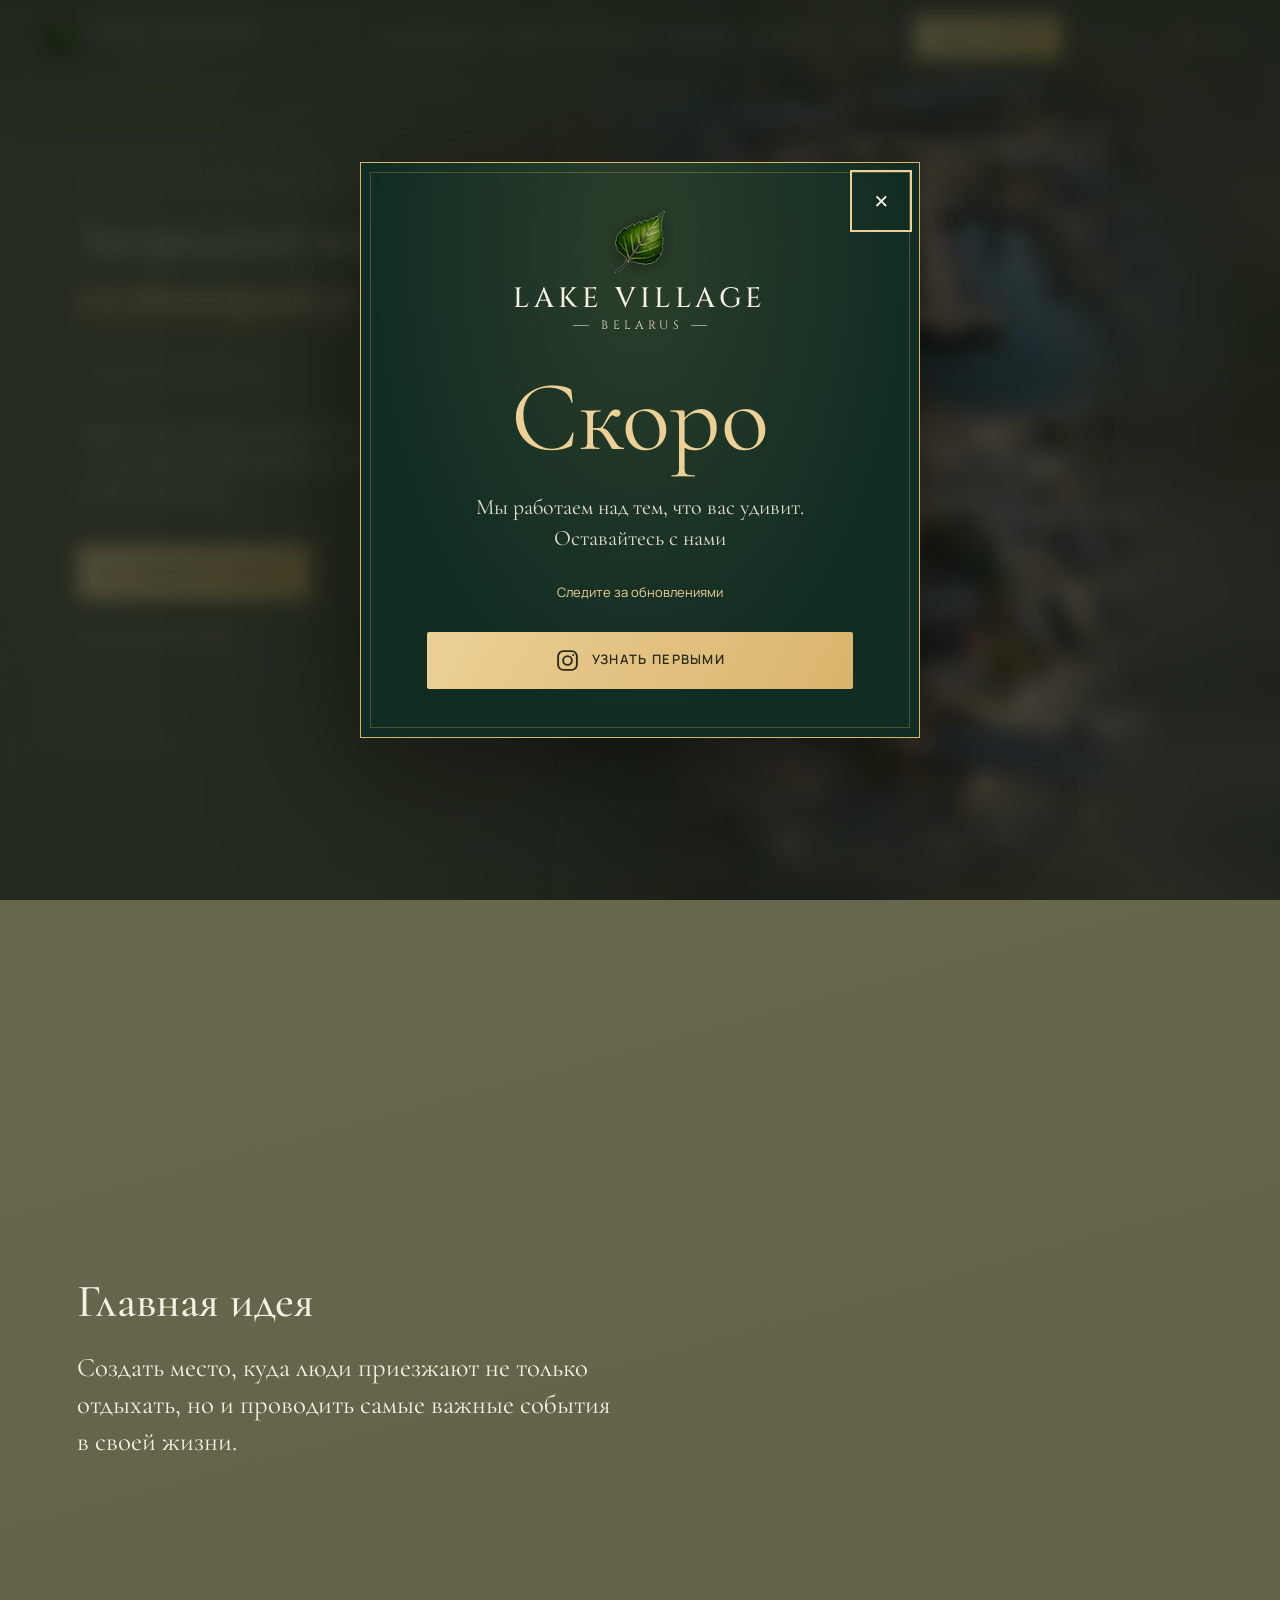
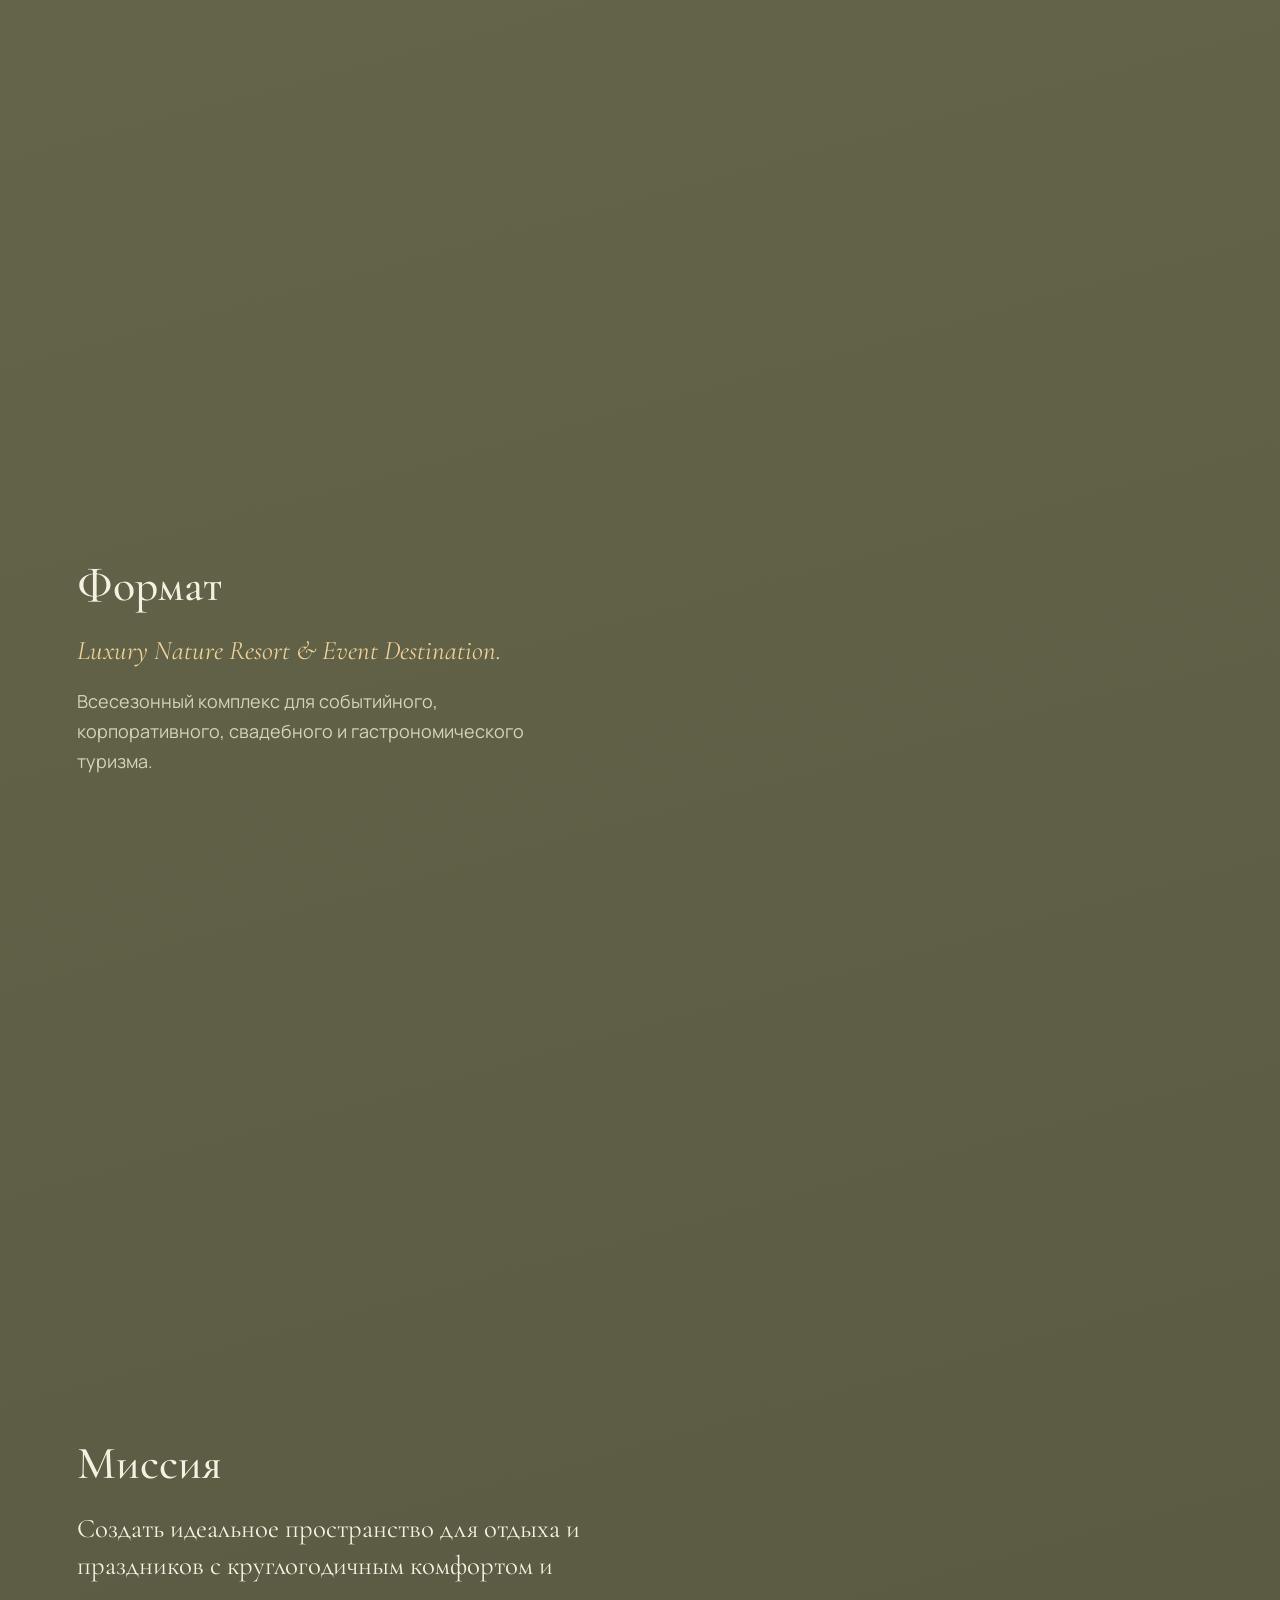
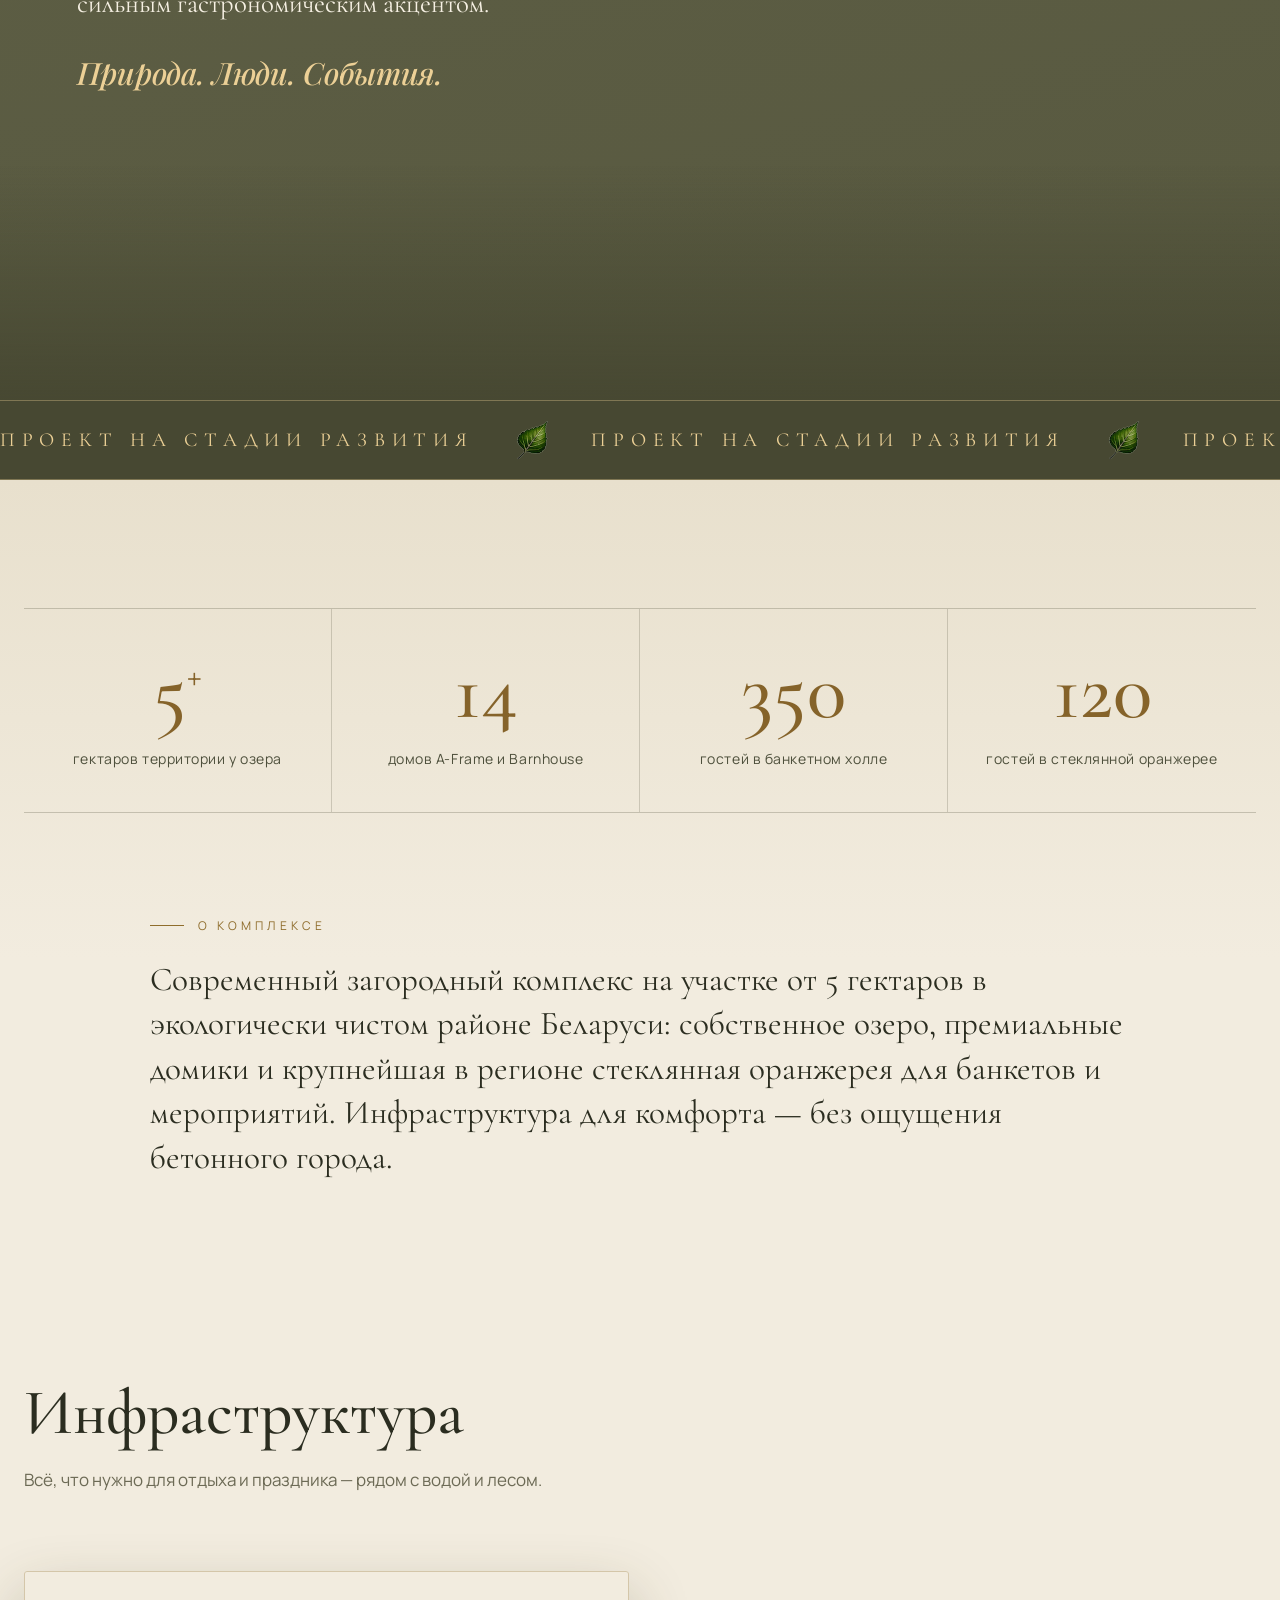
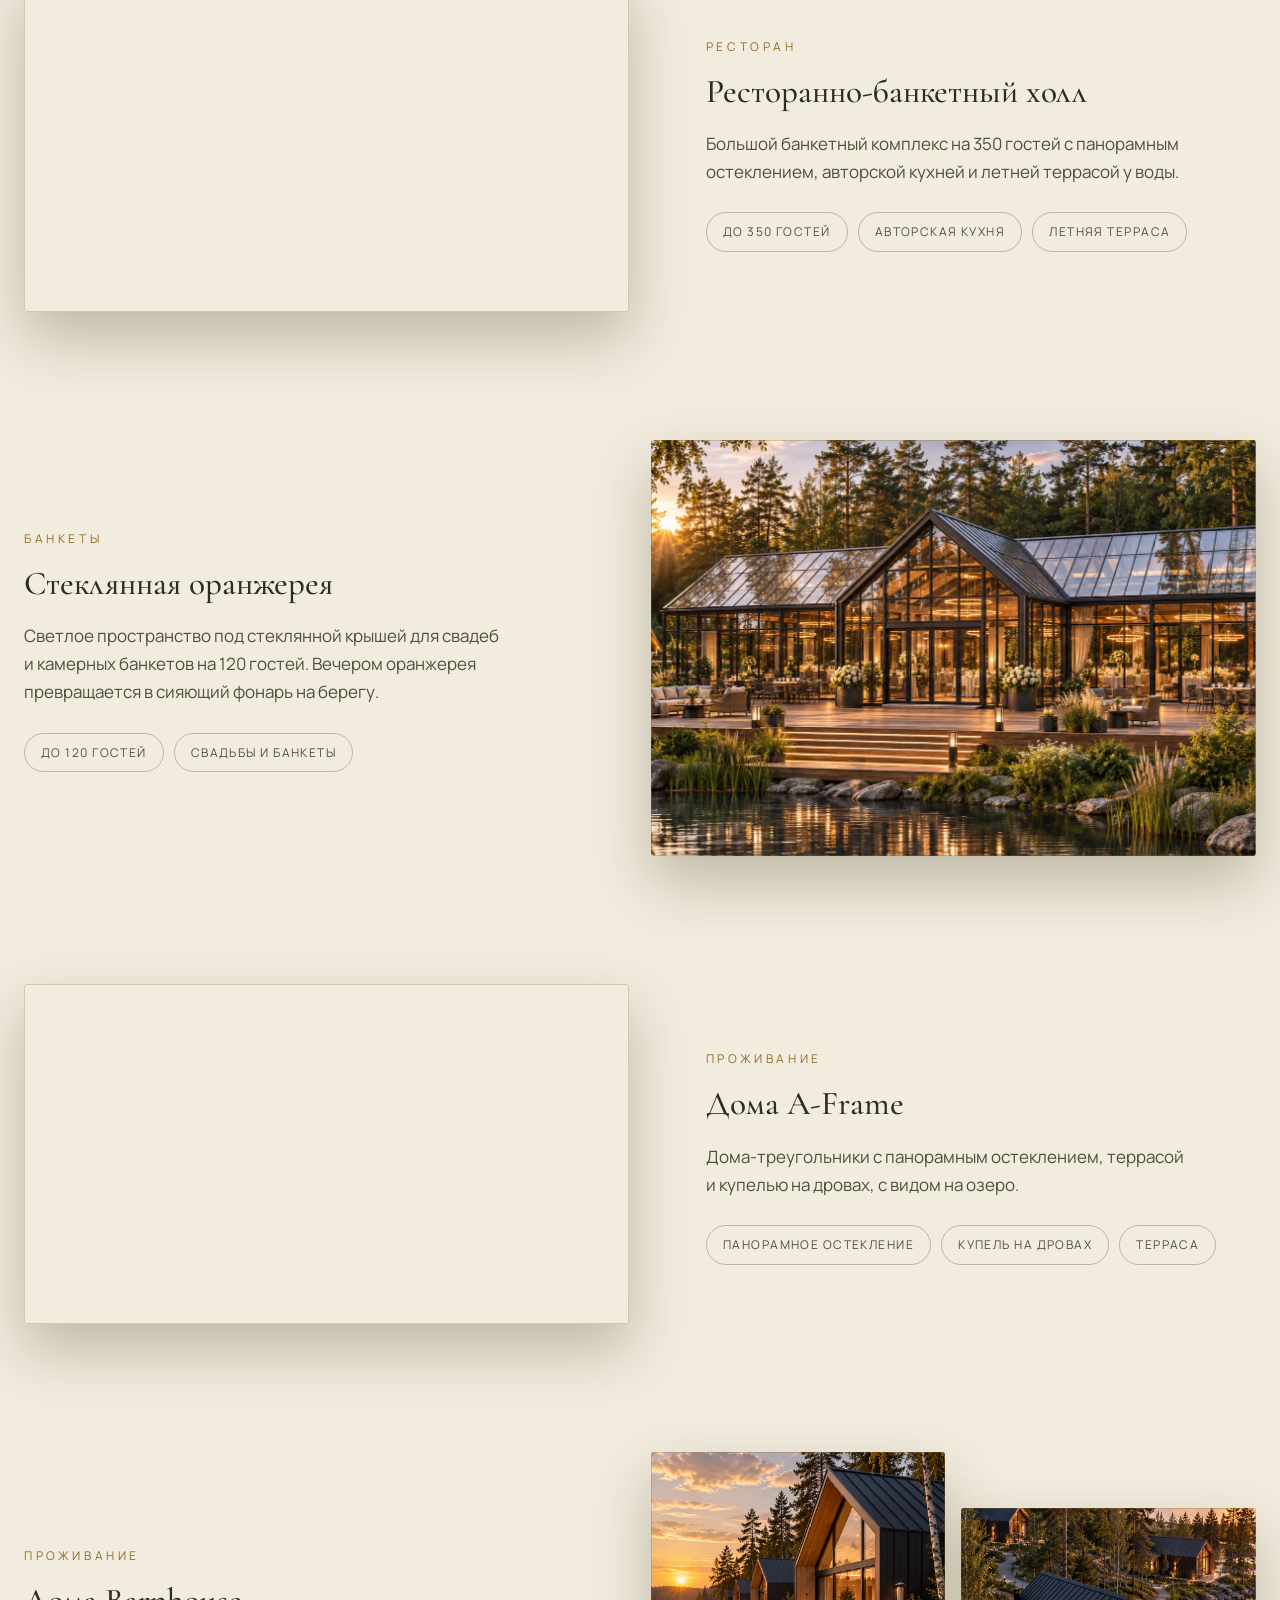
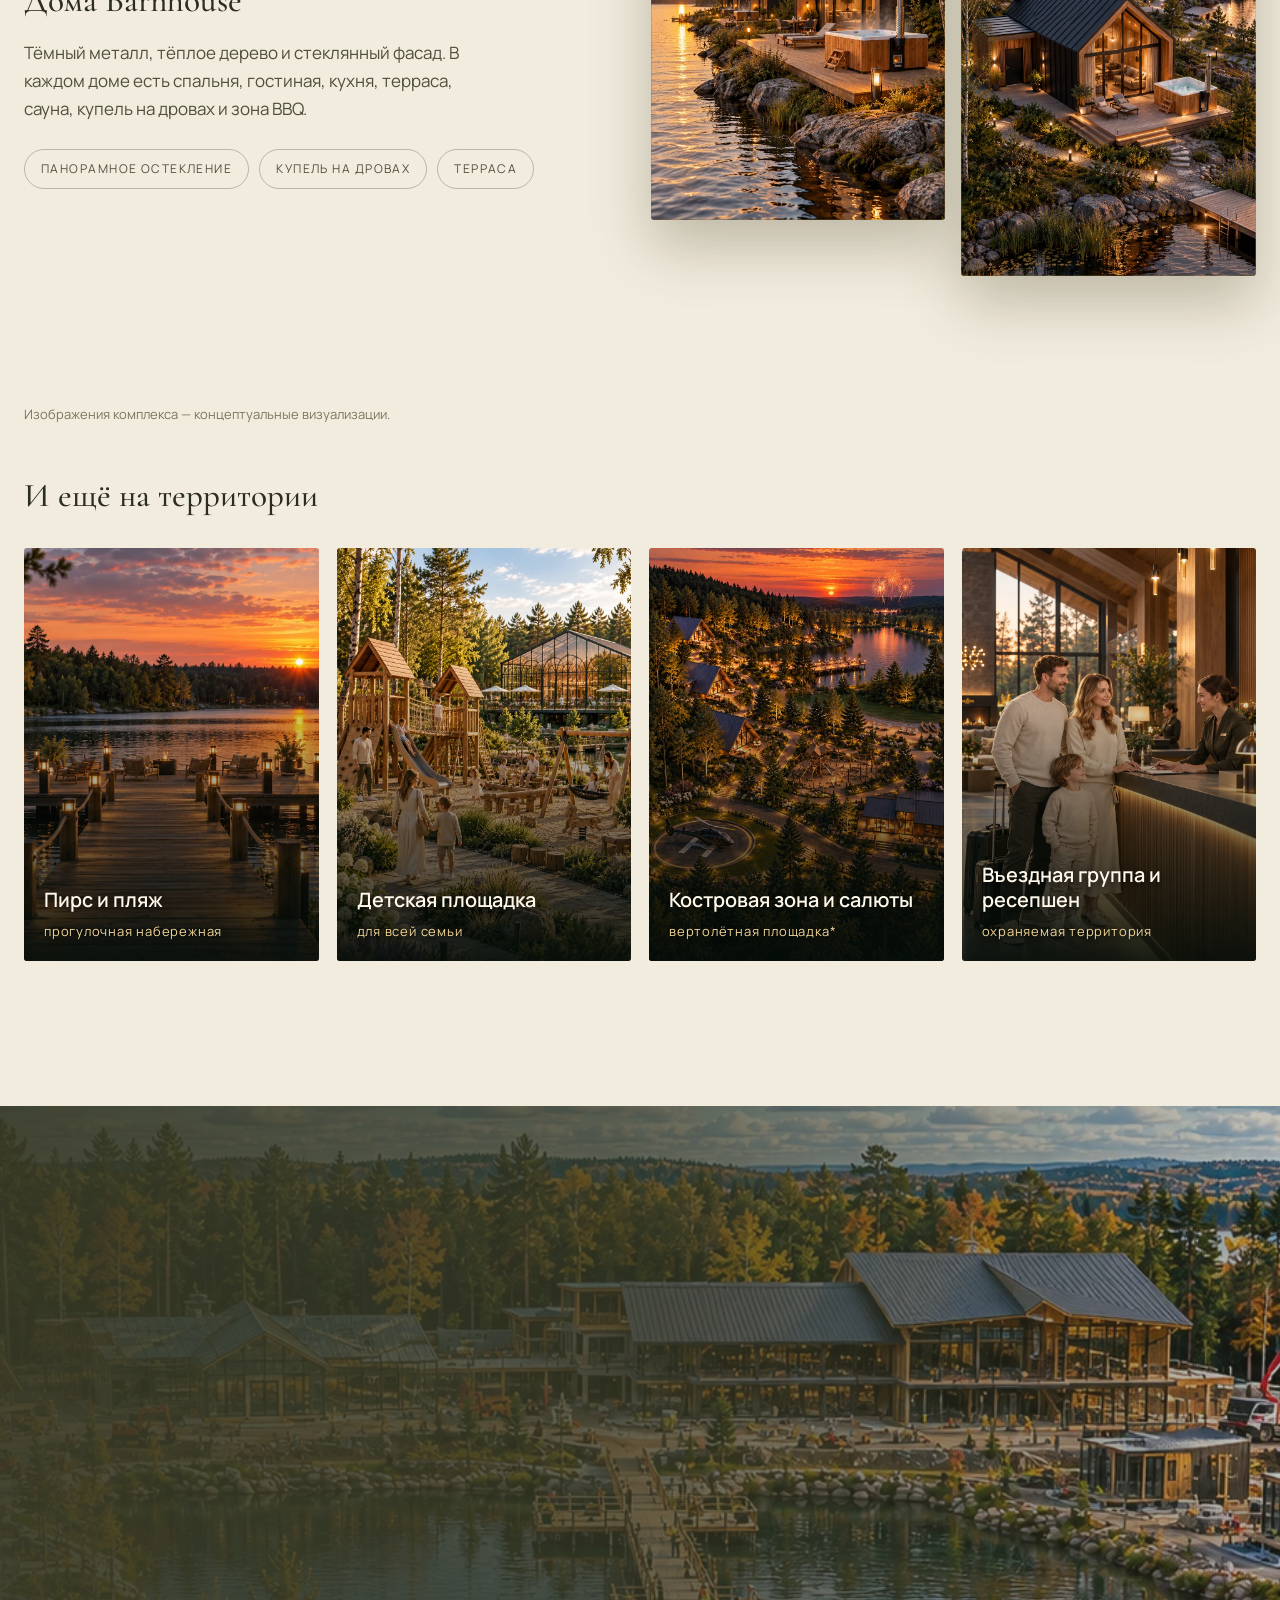
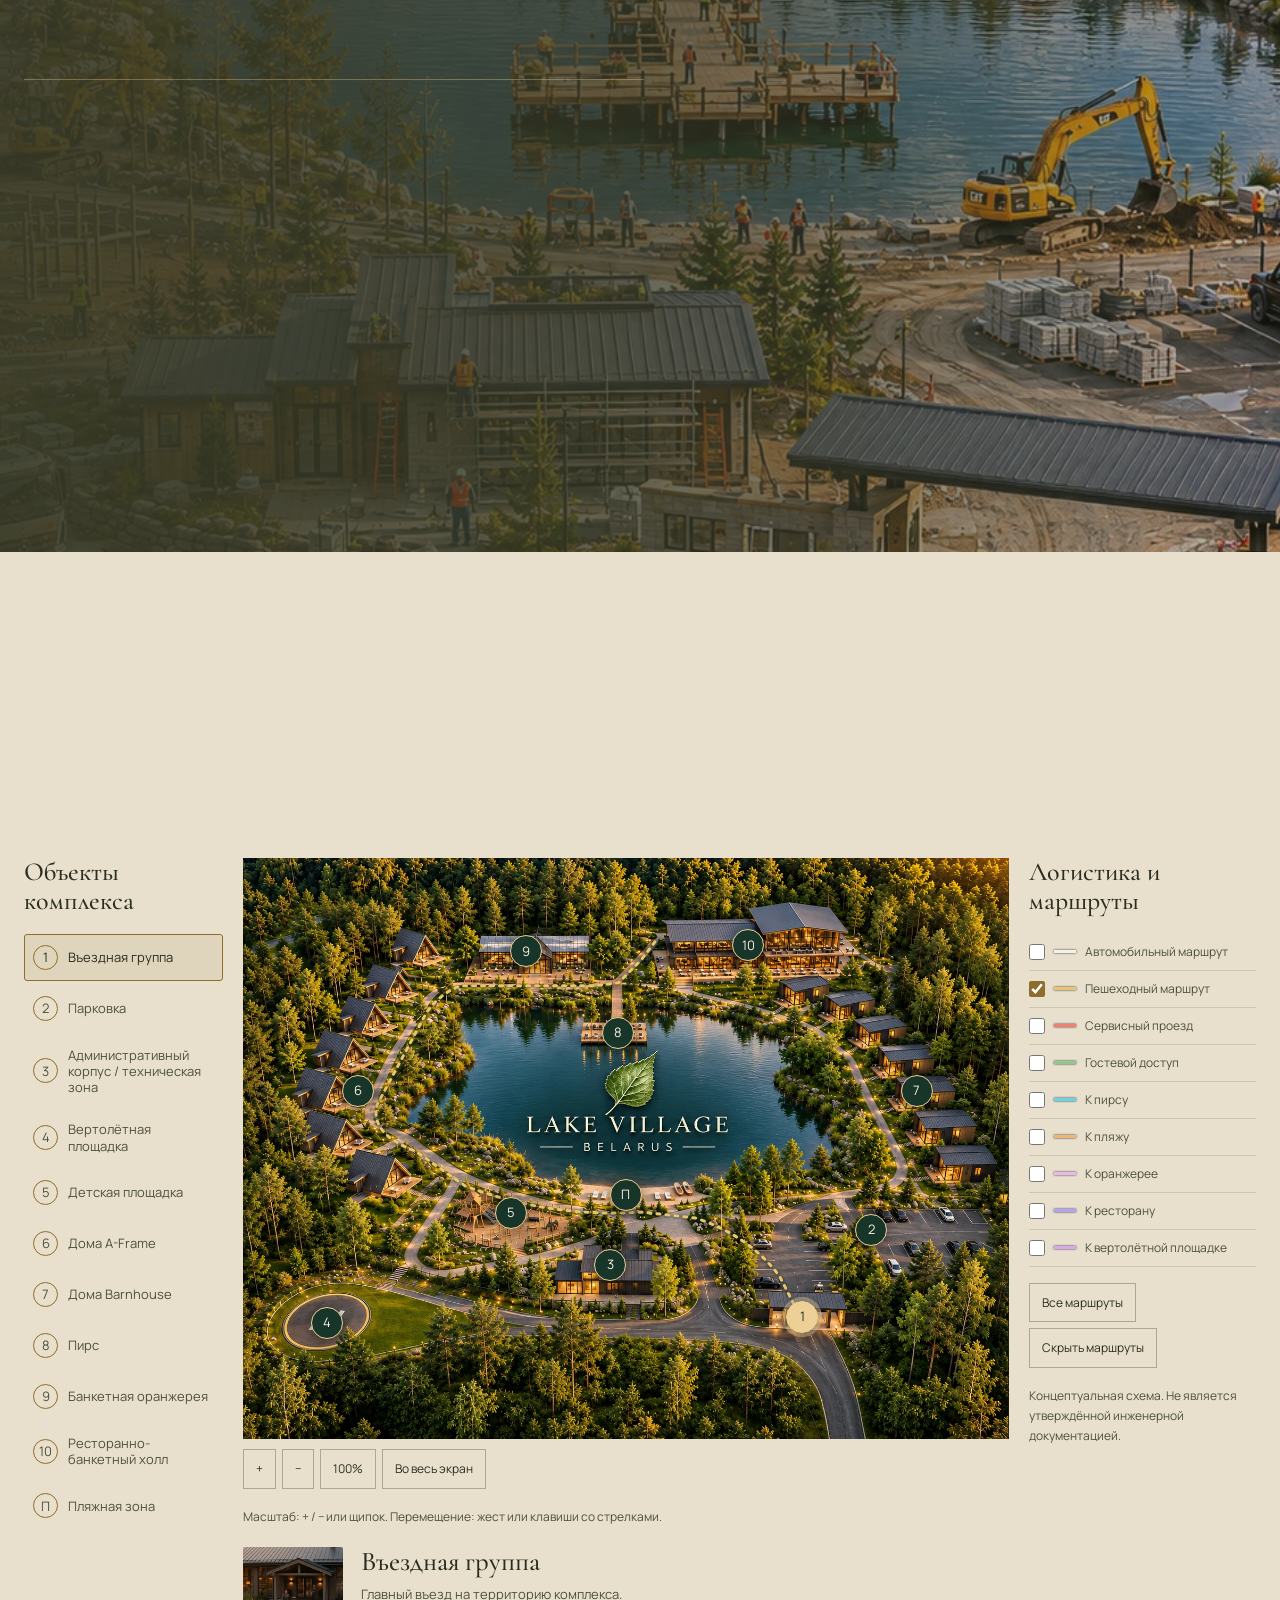
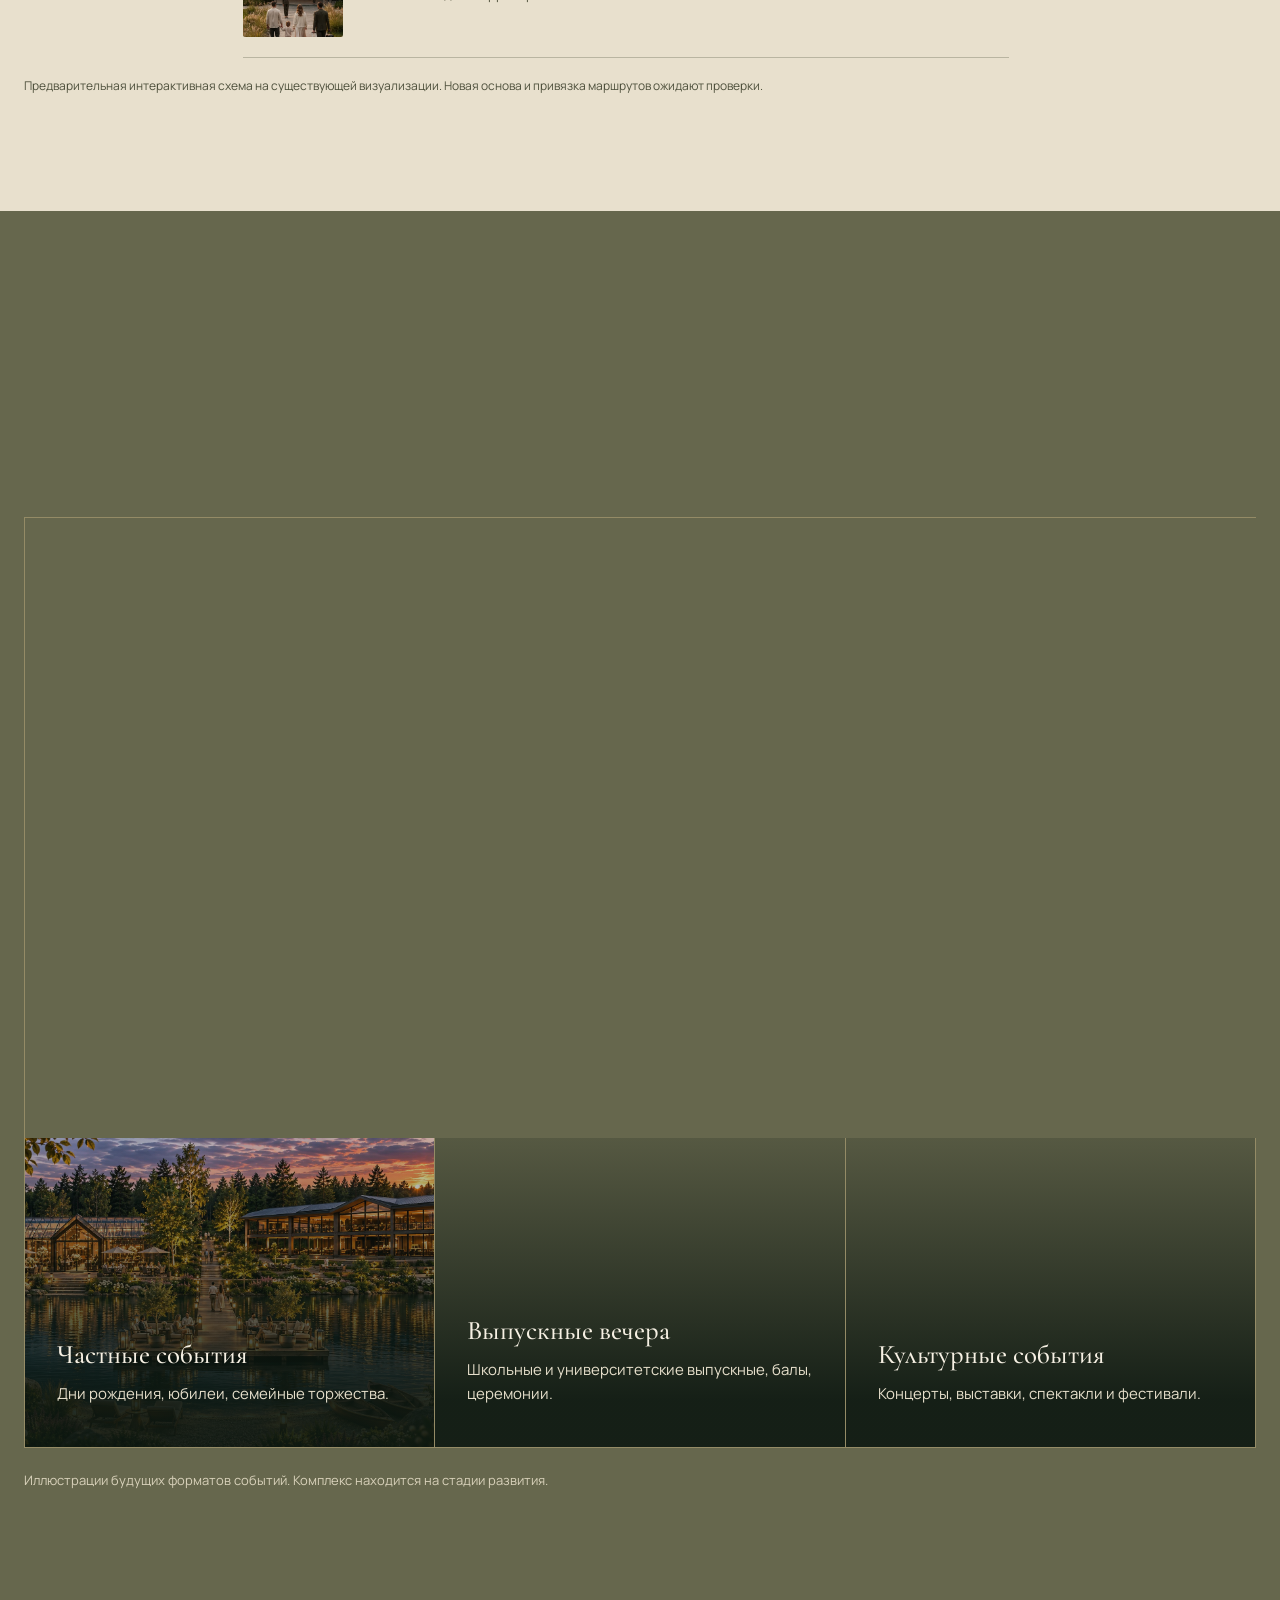
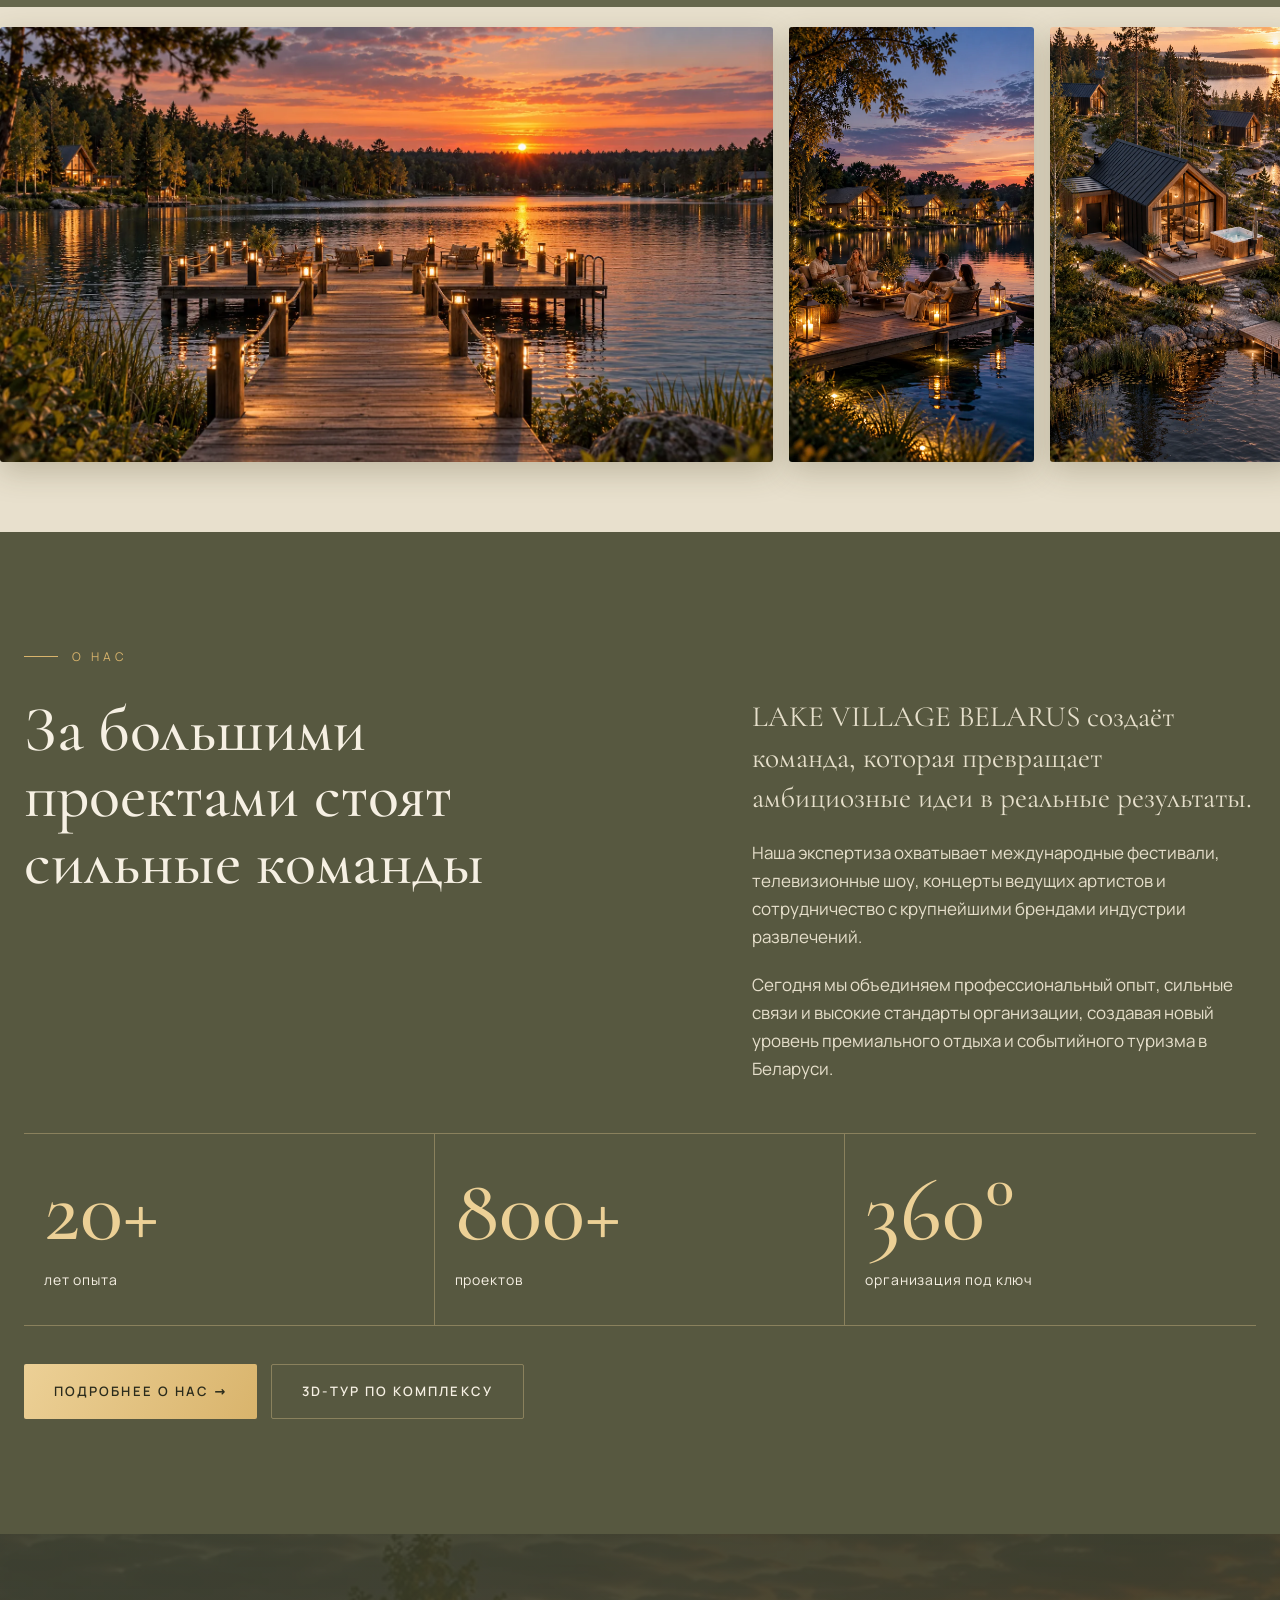
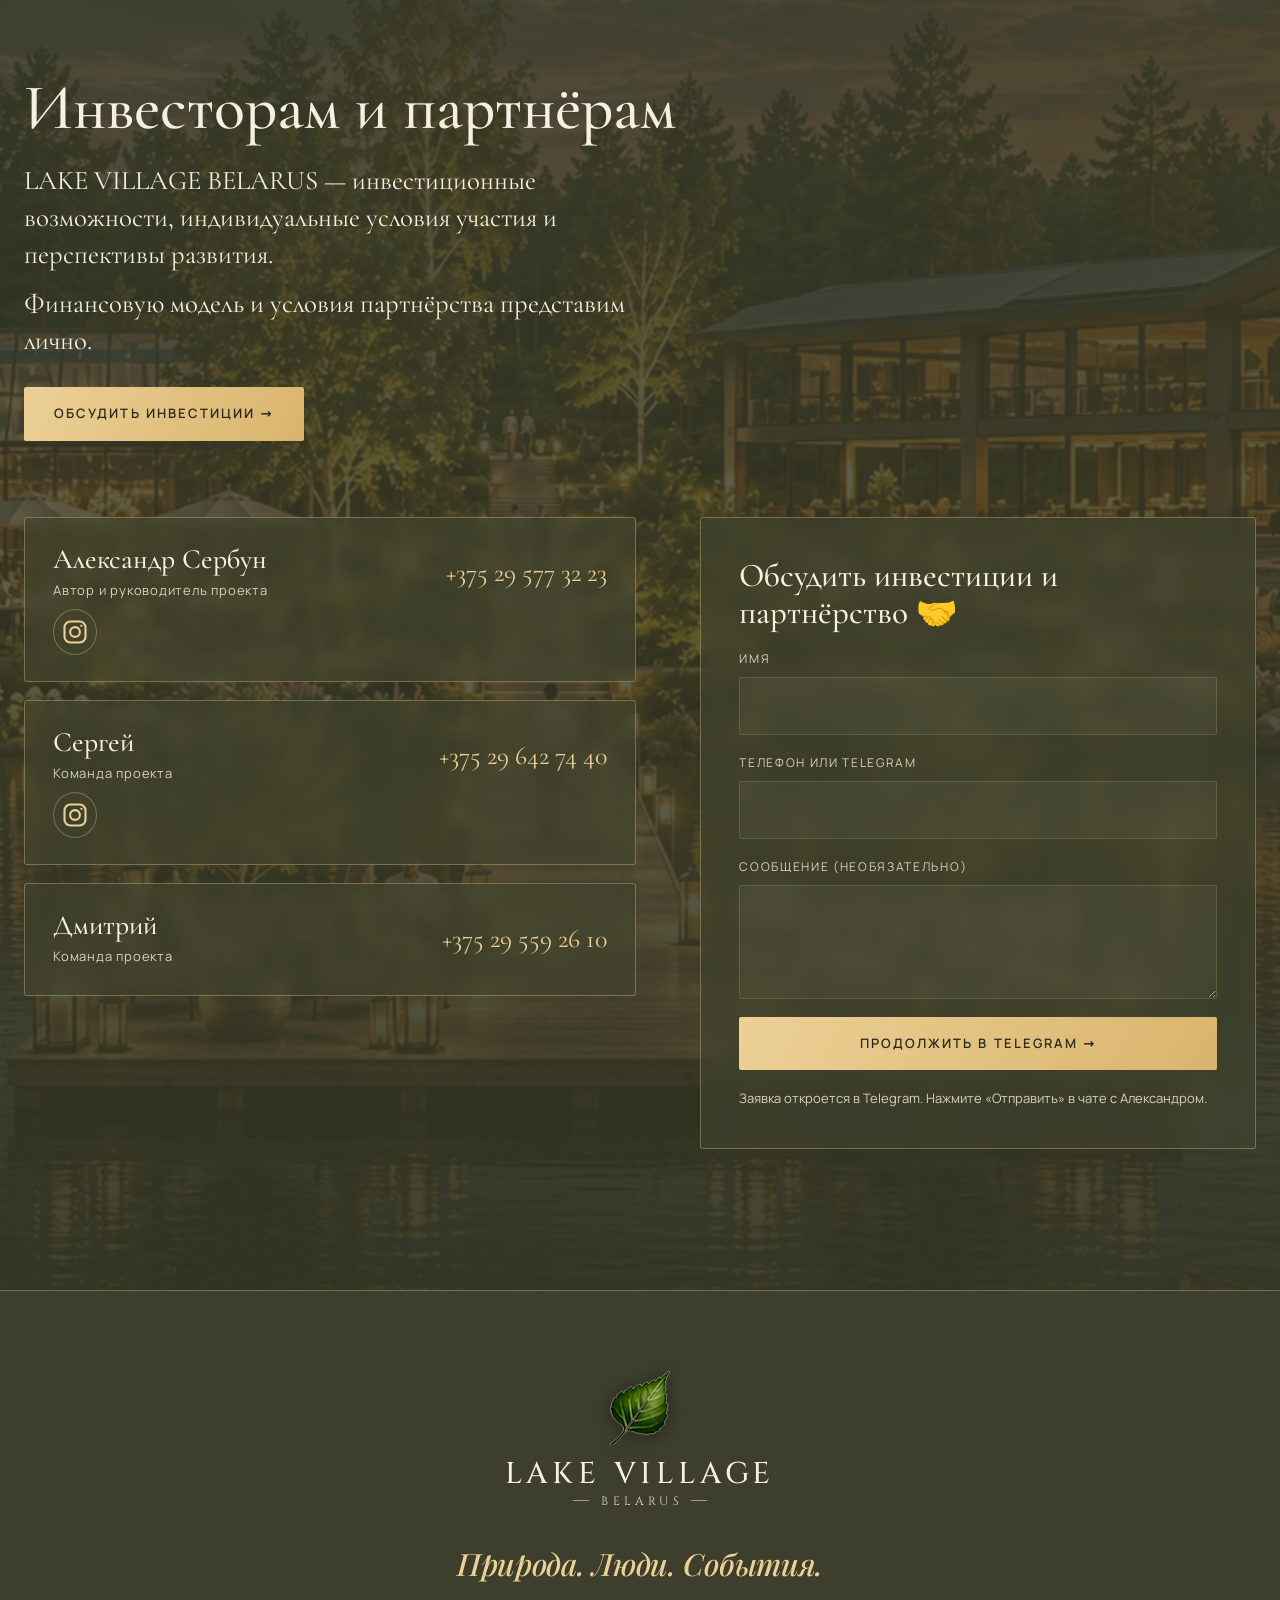
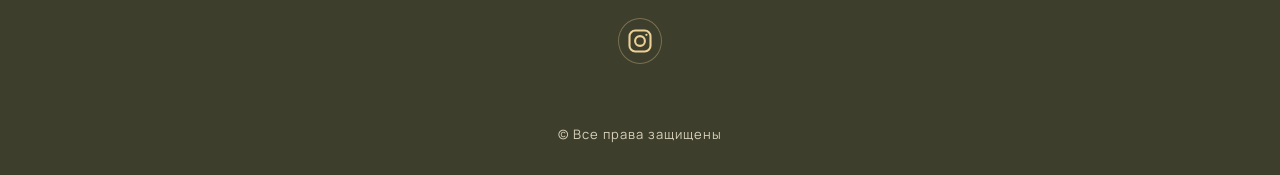
==== commit a5c8f29d: "Refresh client revision scripts and form heading" ====
--- a/v2/index.html
+++ b/v2/index.html
@@ -256,7 +256,7 @@
         </article>
       </div>
       <form class="form reveal" id="invForm">
-        <h3 class="h3" data-i18n="f_title">Оставьте контакты</h3>
+        <h3 class="h3" data-i18n="f_title">Обсудить инвестиции и партнёрство 🤝</h3>
         <label><span data-i18n="f_name">Имя</span><input name="name" type="text" autocomplete="name" maxlength="120" required></label>
         <label><span data-i18n="f_contact">Телефон или Telegram</span><input name="contact" type="text" autocomplete="tel" maxlength="160" required></label>
         <label><span data-i18n="f_msg">Сообщение (необязательно)</span><textarea name="msg" rows="3" maxlength="2000"></textarea></label>
@@ -287,7 +287,7 @@
   <button class="modal__x" data-close aria-label="Close">×</button>
   <video id="filmVideo" controls playsinline preload="none" poster="assets/video/film-poster.jpg"></video>
 </div>
-<script src="js/copy.js?v=9"></script><script src="js/main.js?v=9"></script><script src="js/hero-video.js?v=7"></script><script src="js/interface.js?v=9"></script><script src="js/masterplan.js?v=8"></script>
+<script src="js/copy.js?v=10"></script><script src="js/main.js?v=9"></script><script src="js/hero-video.js?v=7"></script><script src="js/interface.js?v=10"></script><script src="js/masterplan.js?v=8"></script>
 </body>
 </html>
 
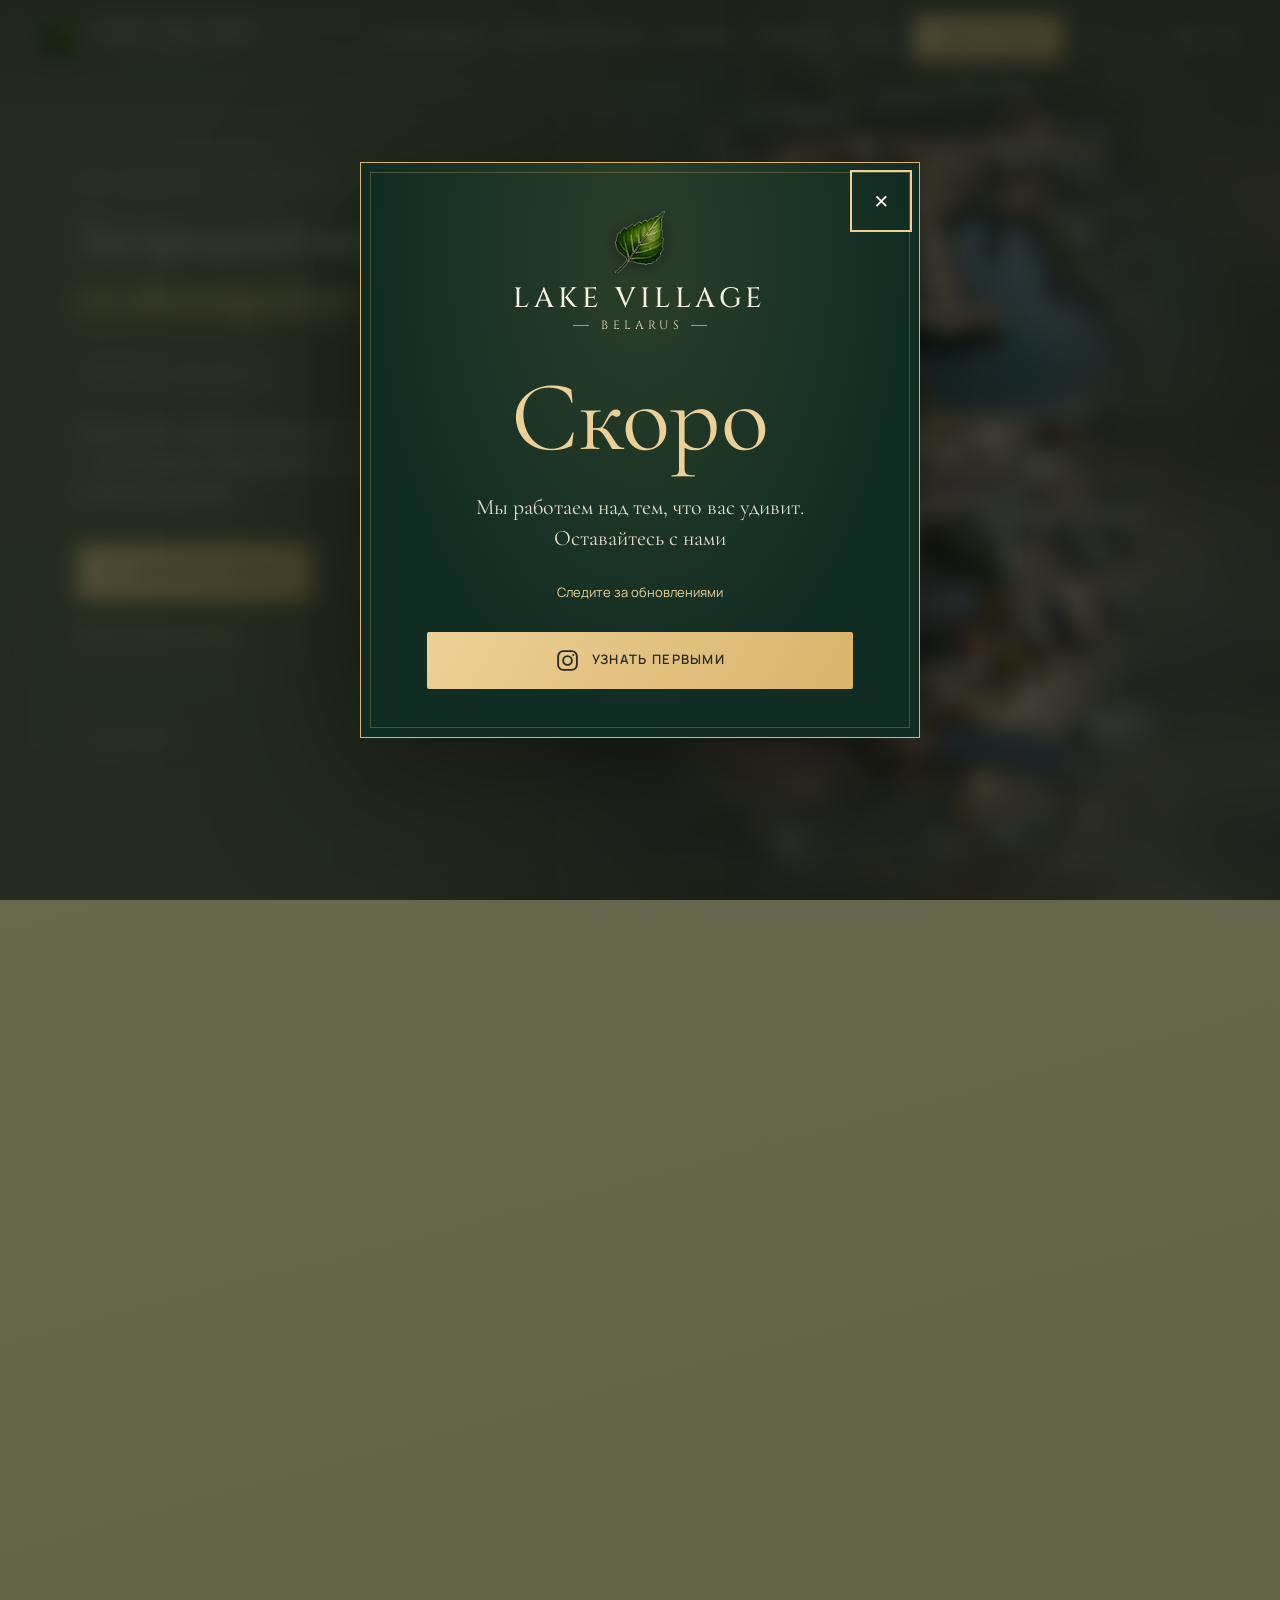
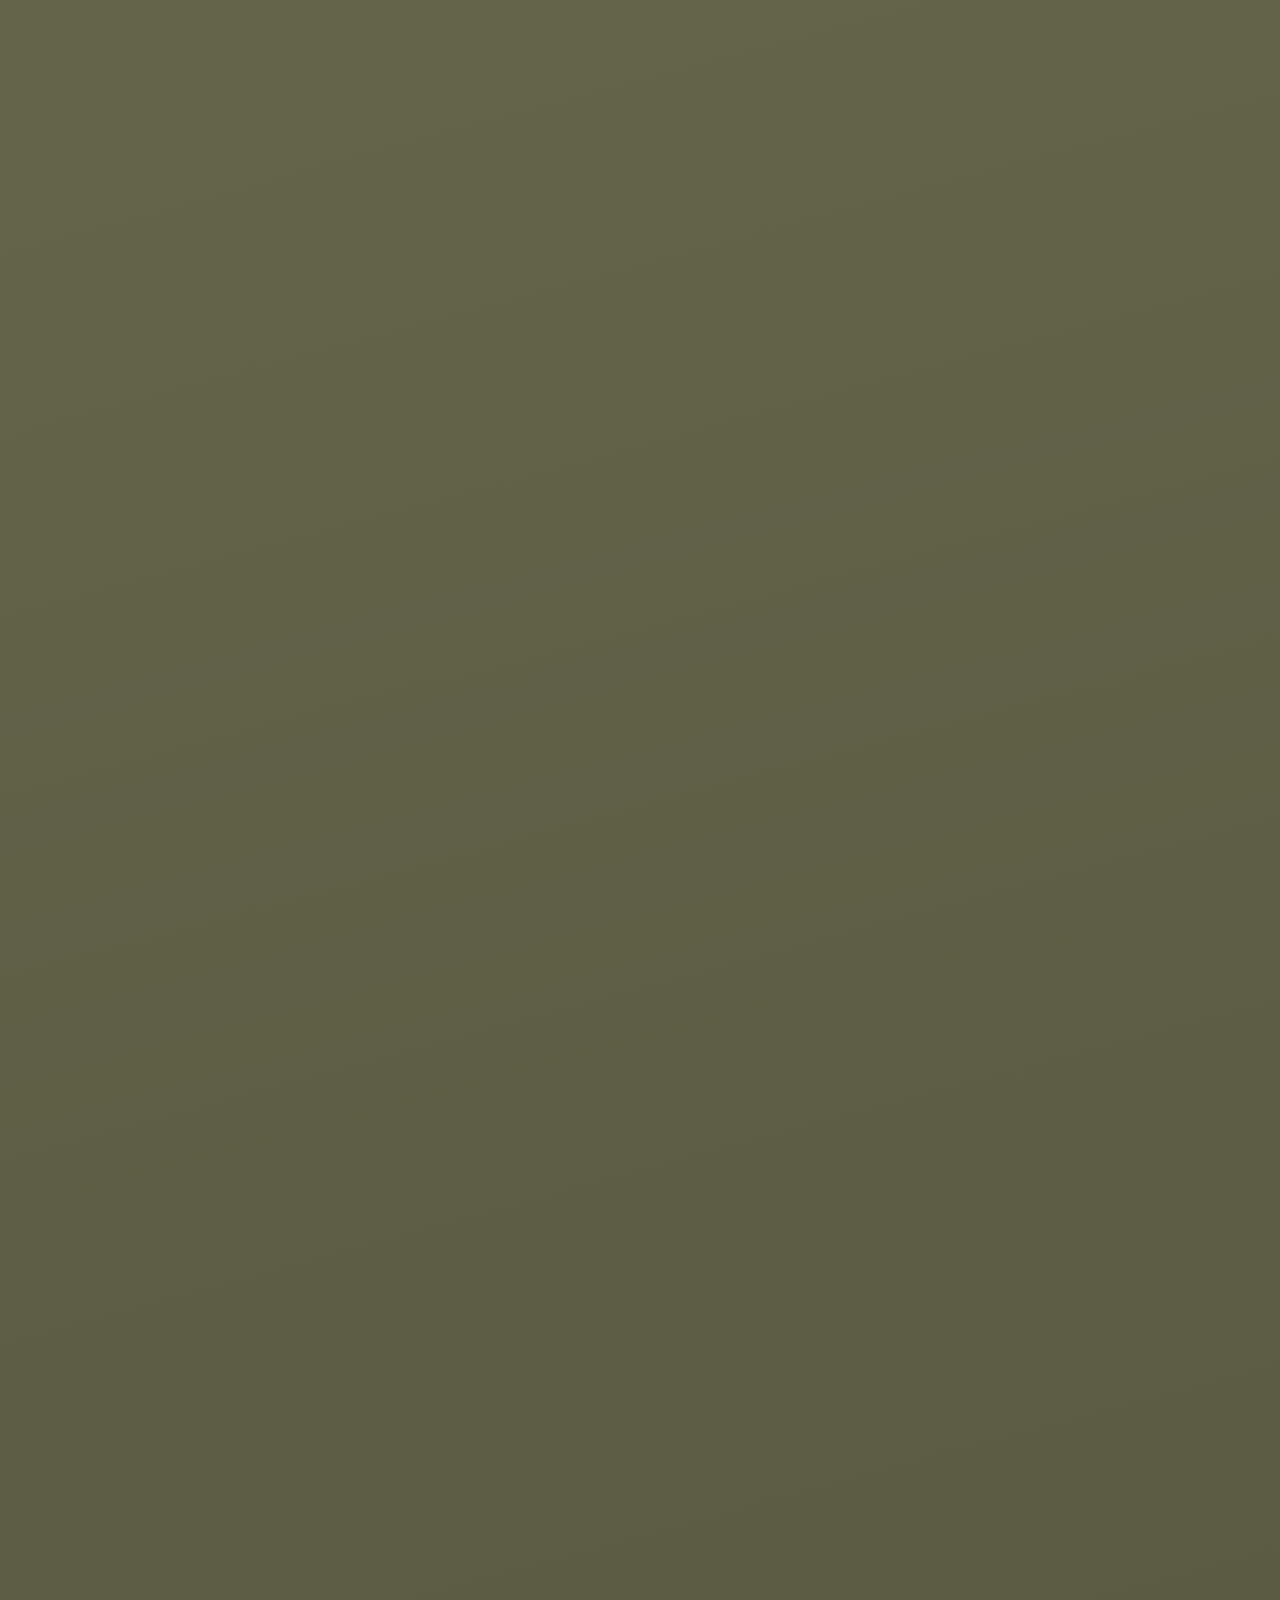
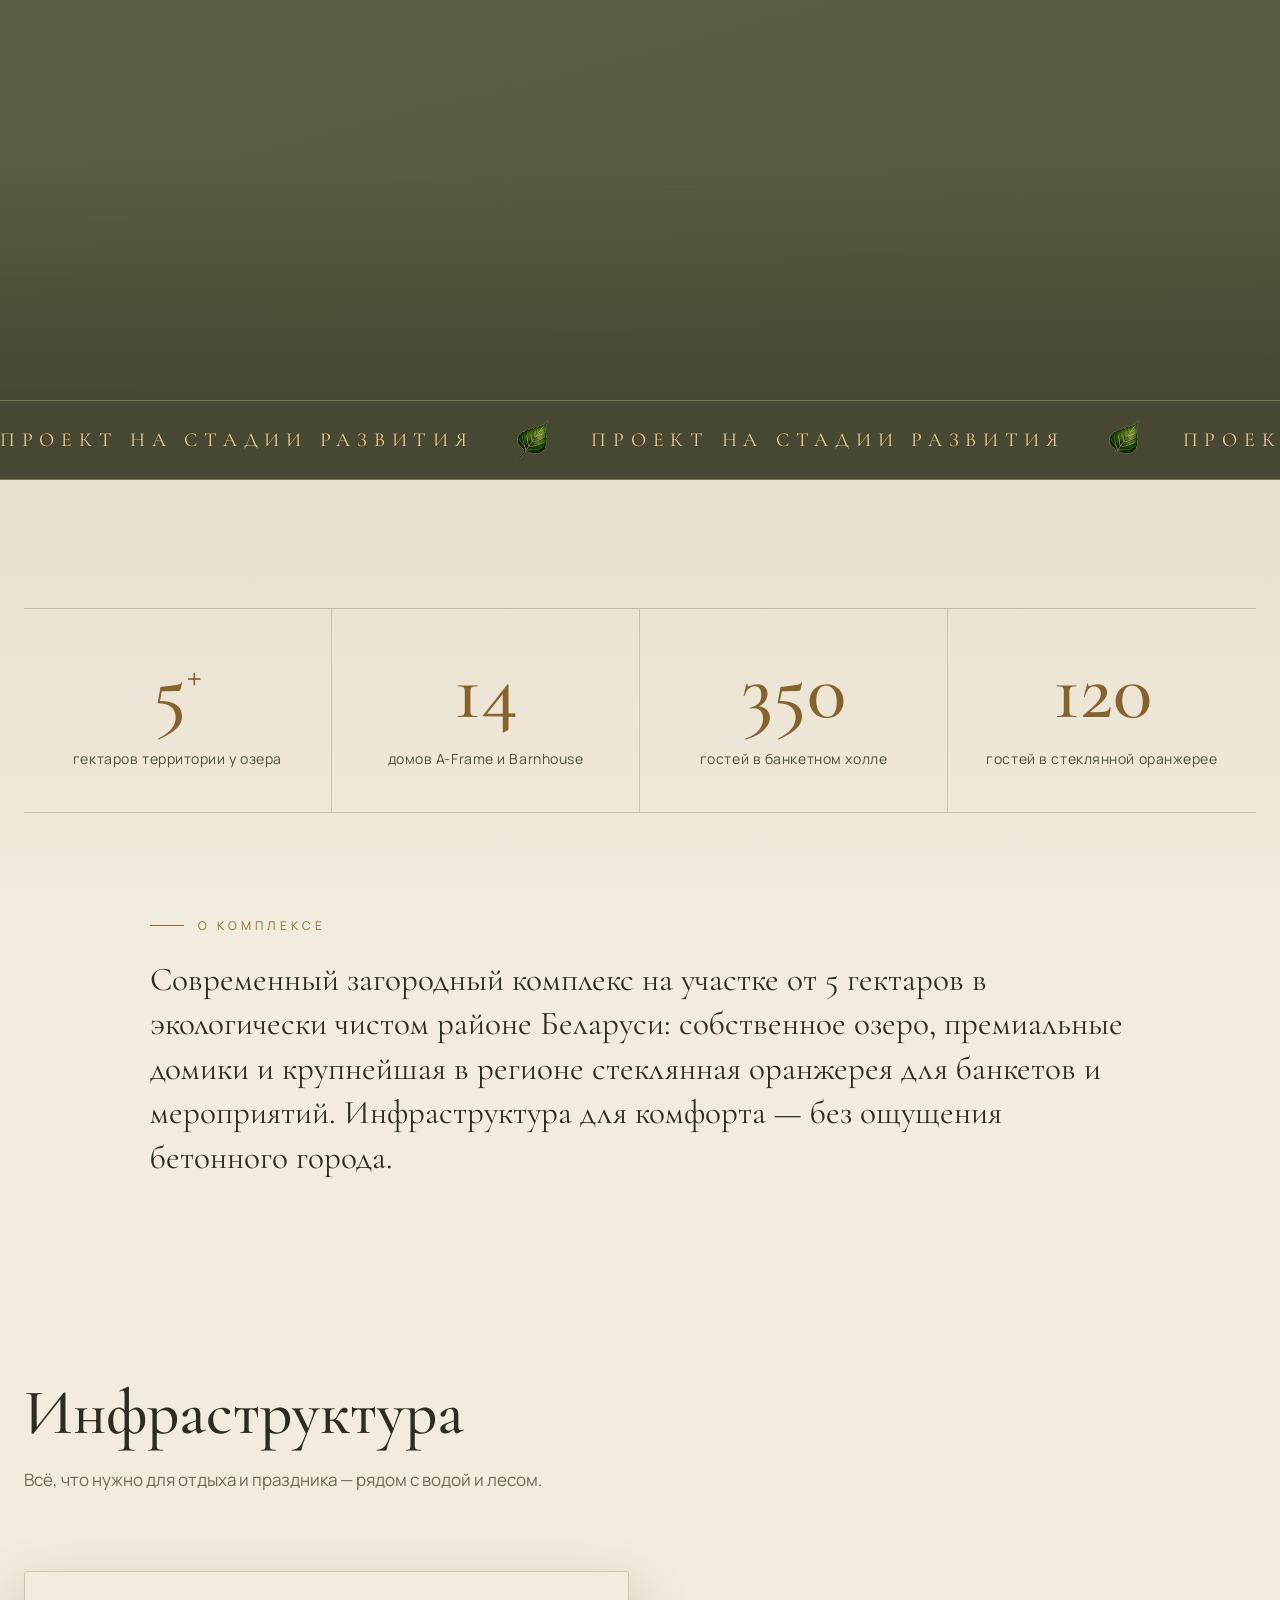
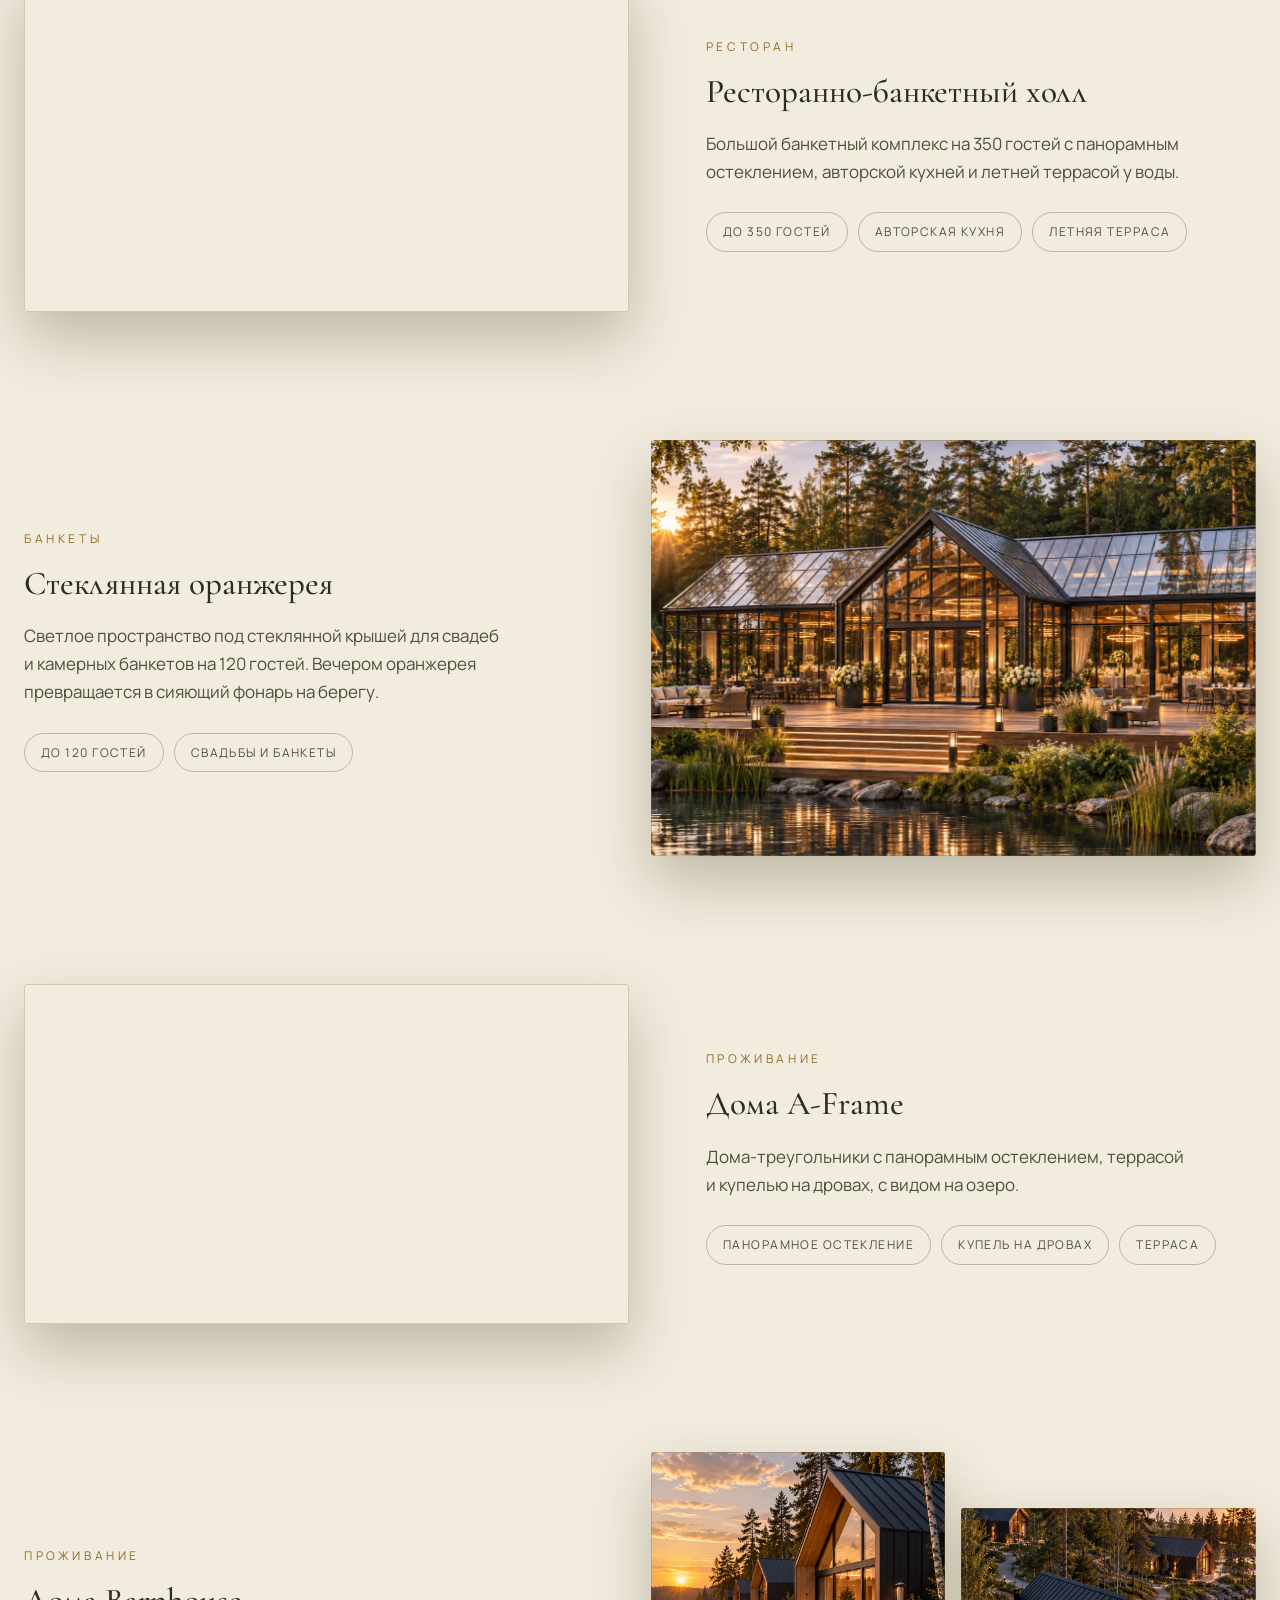
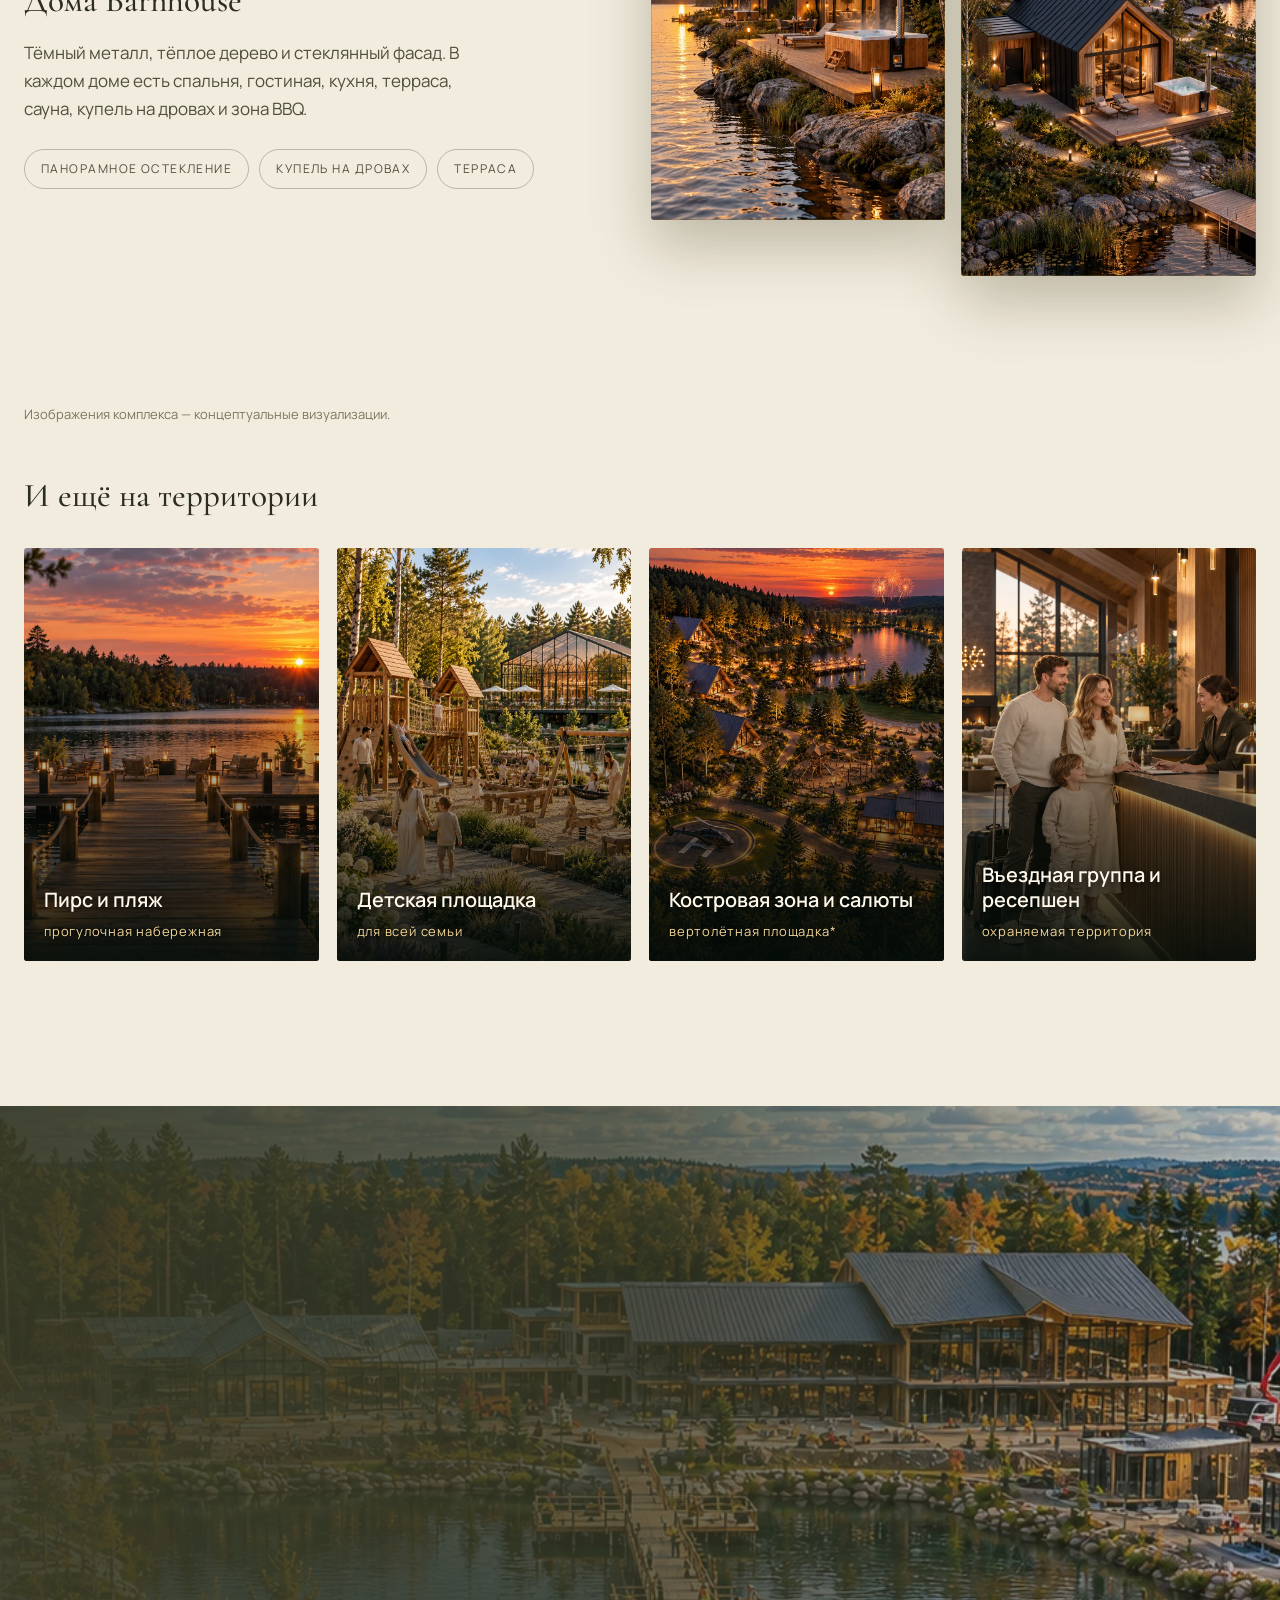
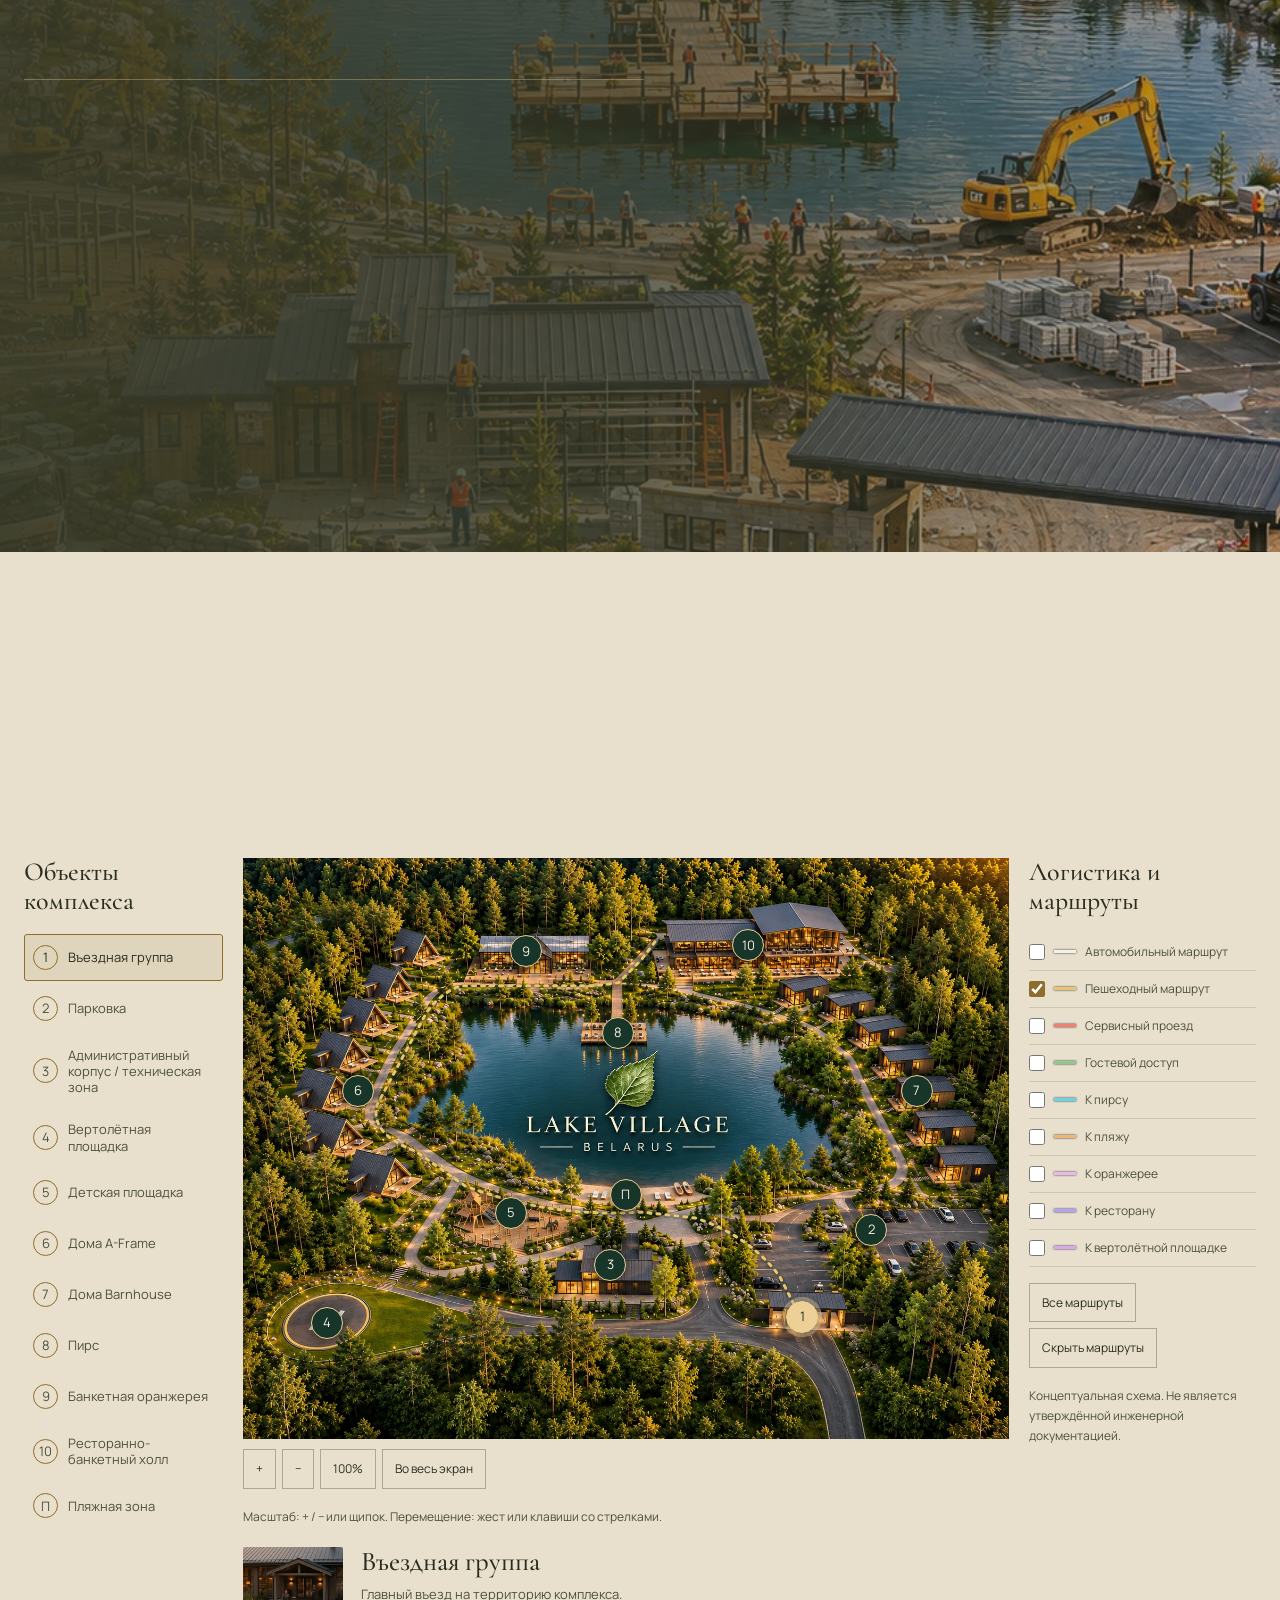
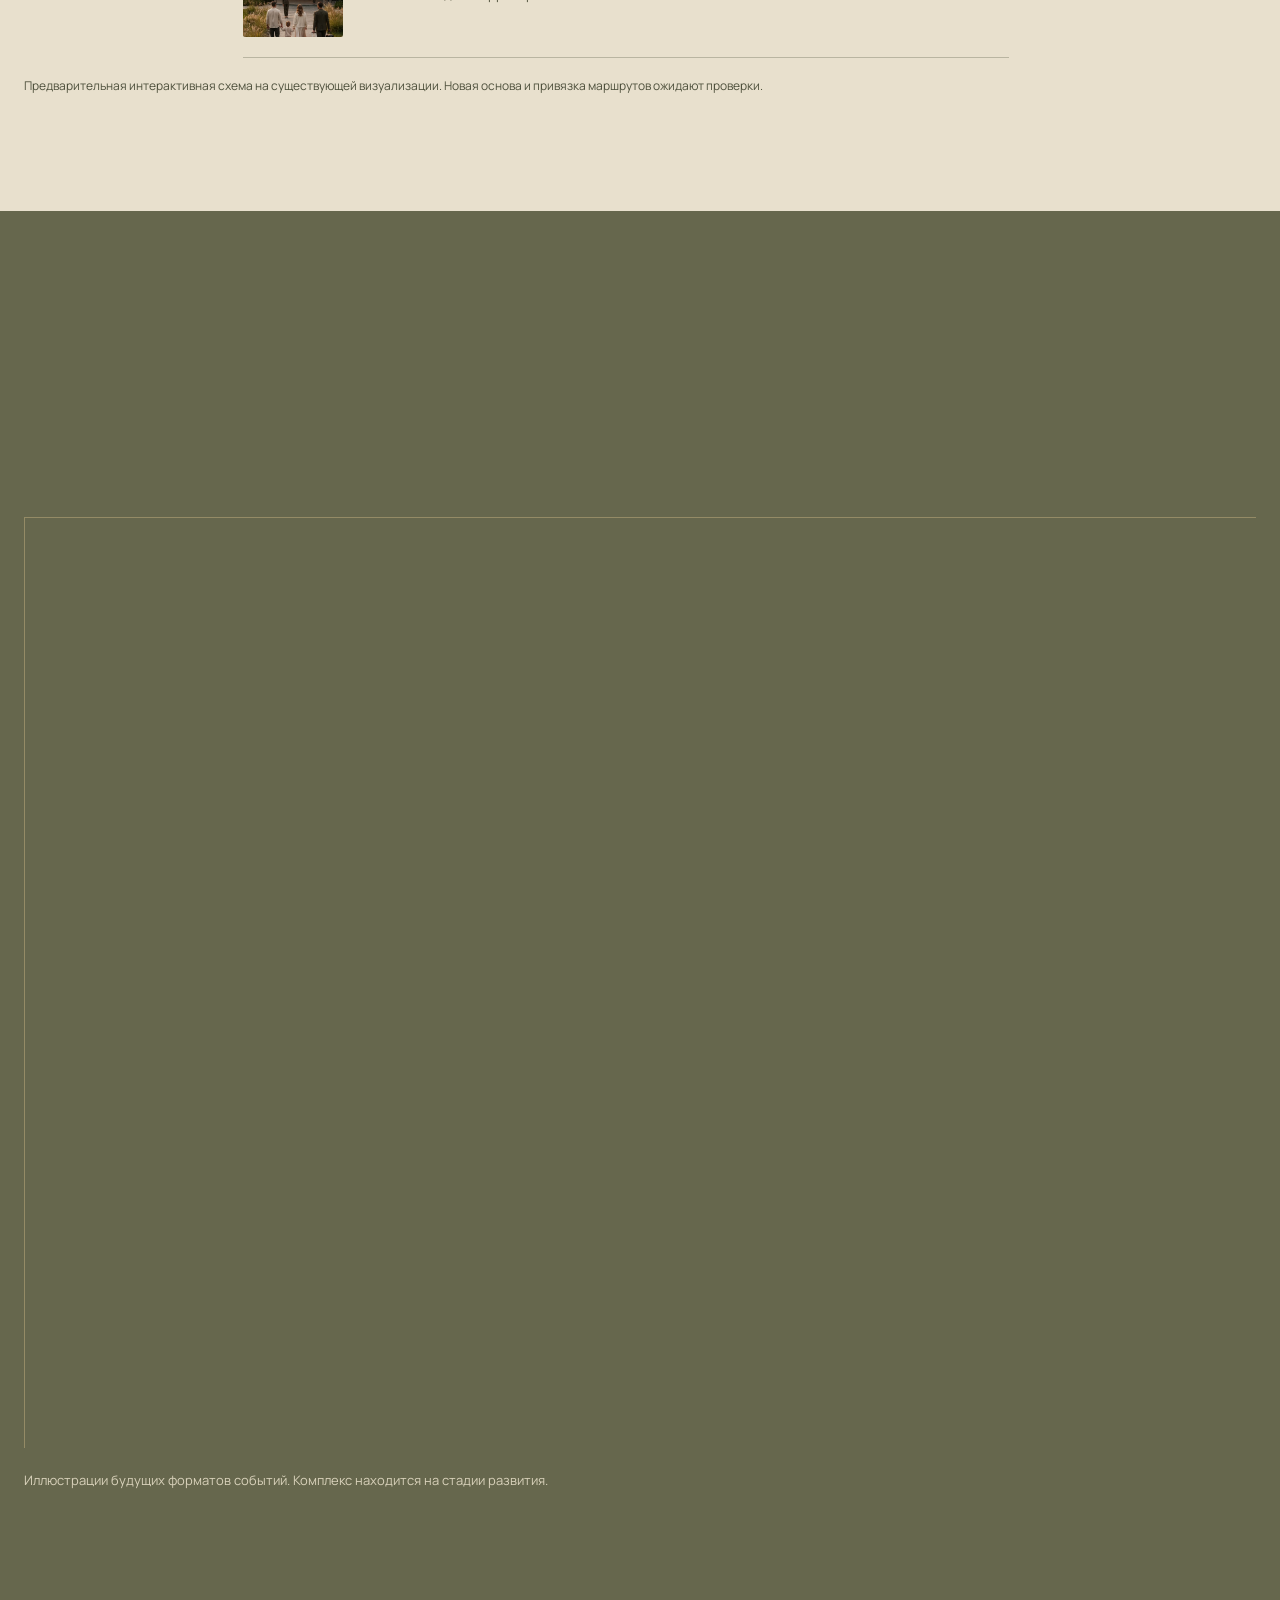
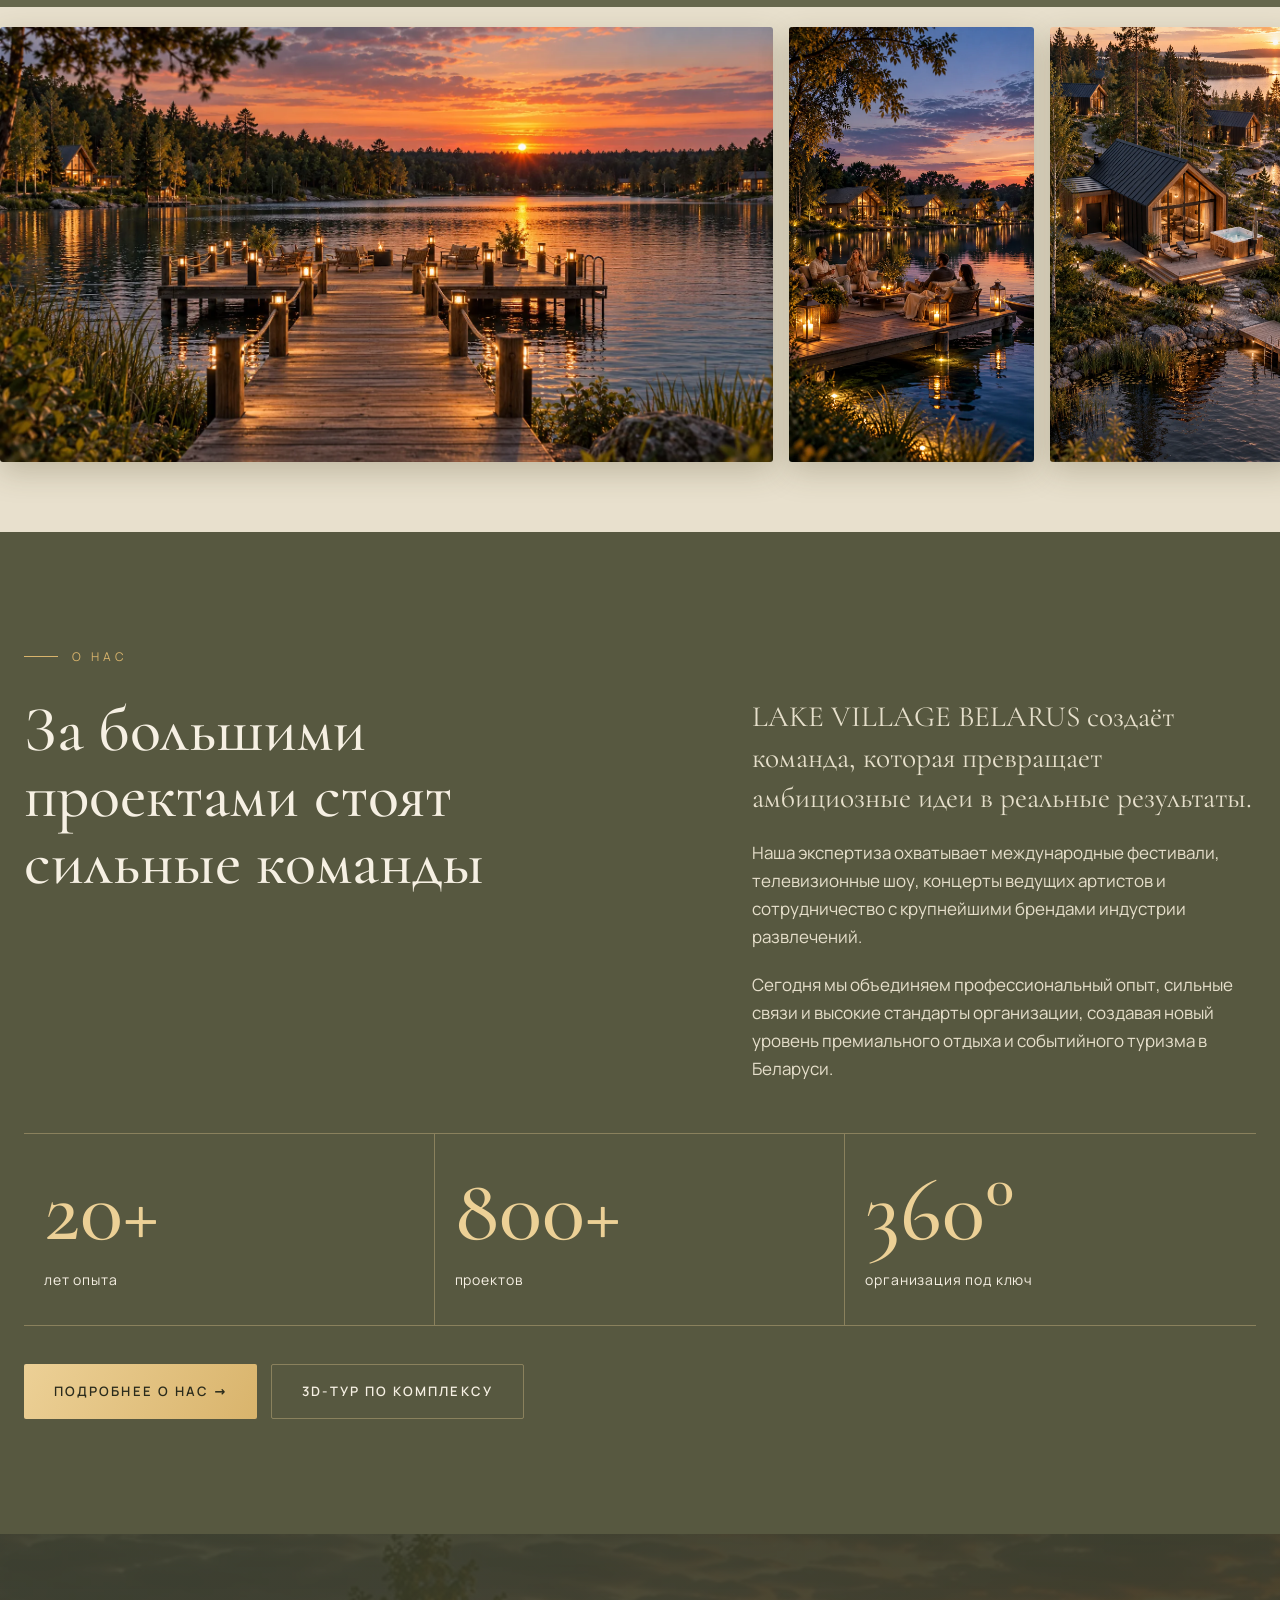
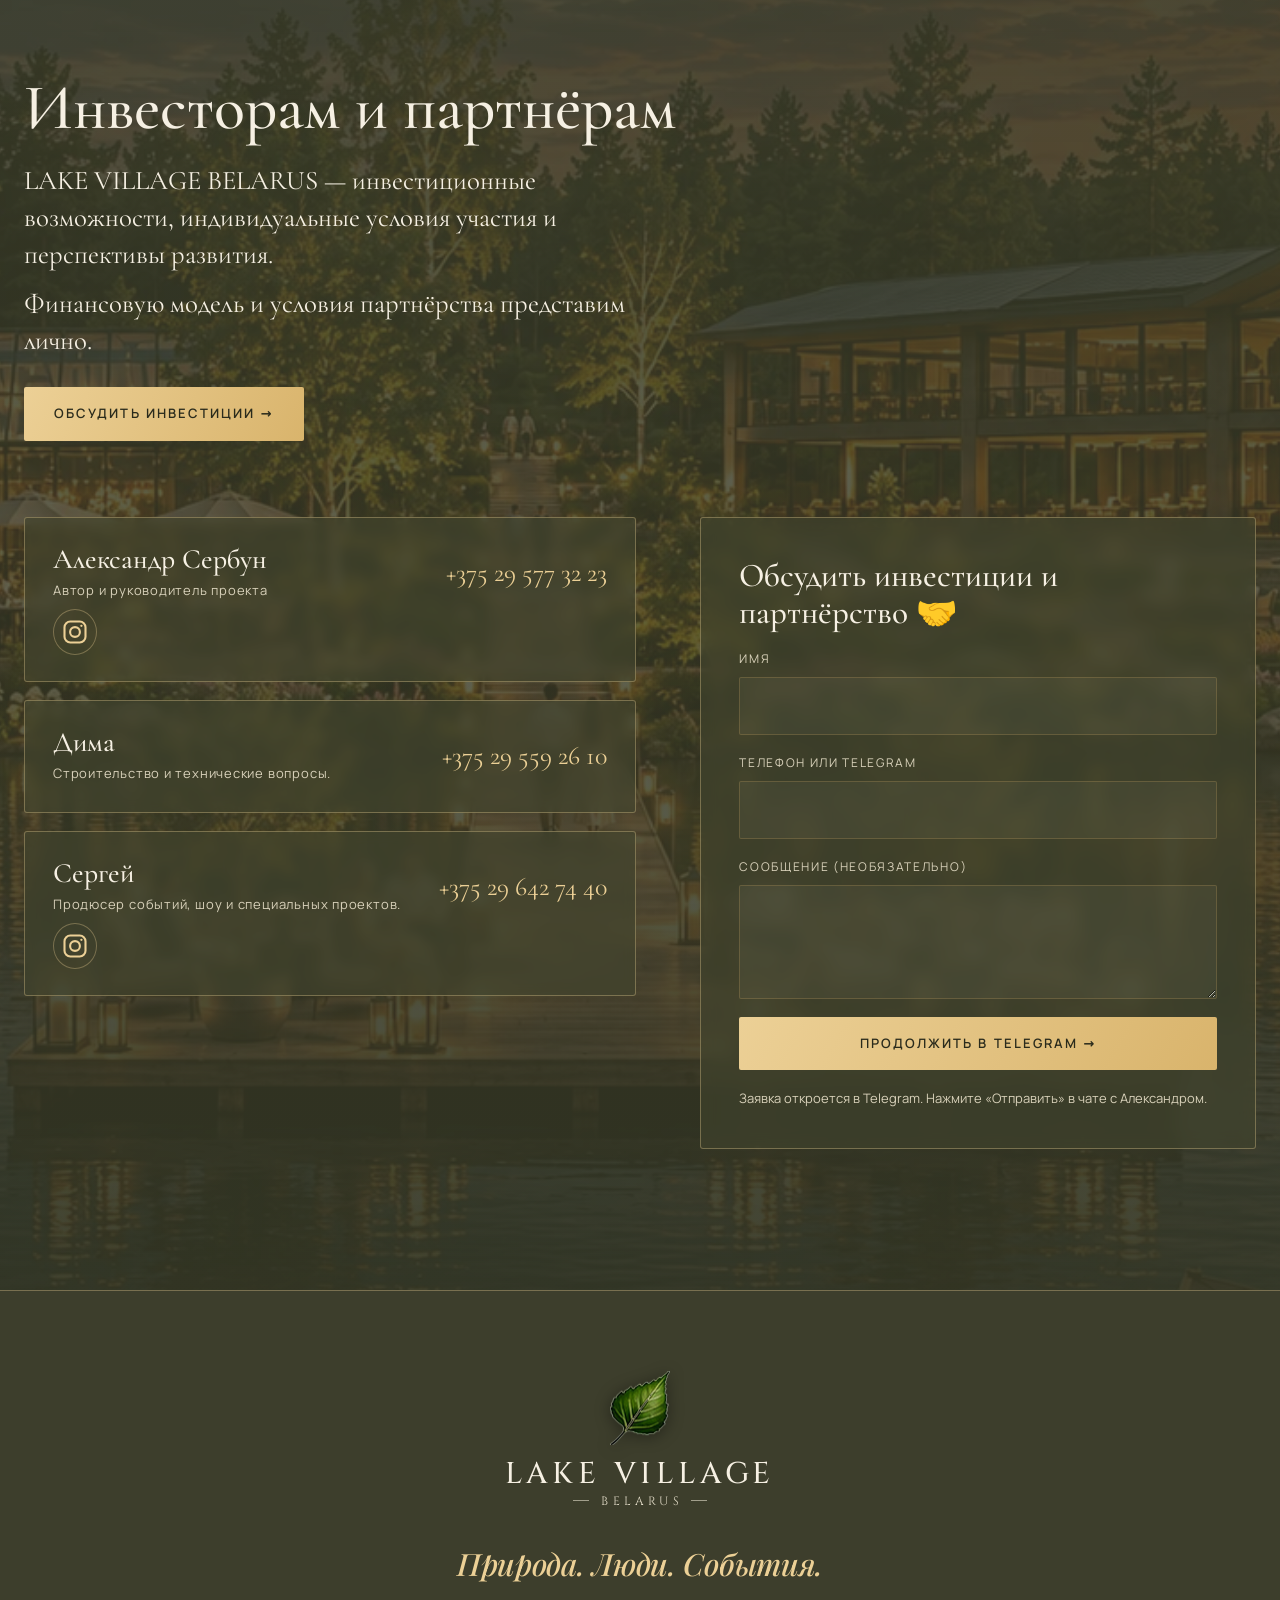
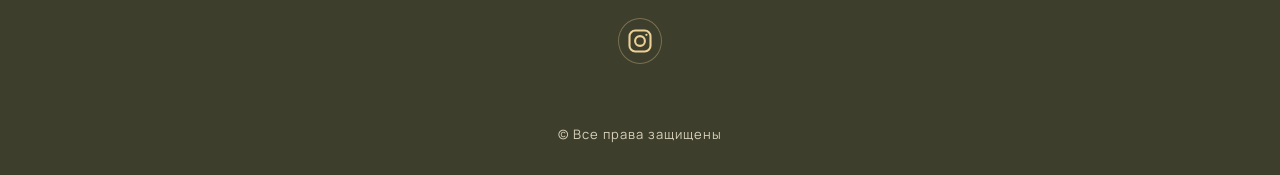
==== commit f871507d: "Place Dima second in project contacts" ====
--- a/v2/index.html
+++ b/v2/index.html
@@ -247,12 +247,12 @@
           <a class="person__ig social-link" href="https://www.instagram.com/serbunby/" target="_blank" rel="noopener" aria-label="Instagram @serbunby" data-i18n-aria="instagram_alex" data-i18n-title="instagram_alex"><svg class="social-icon" viewBox="0 0 24 24" fill="none" aria-hidden="true"><rect x="3" y="3" width="18" height="18" rx="5" stroke="currentColor" stroke-width="1.8"/><circle cx="12" cy="12" r="4.2" stroke="currentColor" stroke-width="1.8"/><circle cx="17.5" cy="6.7" r="1" fill="currentColor"/></svg></a>
         </article>
         <article class="person reveal" style="--d:.1s">
-          <div class="person__n"><b data-i18n="pr_s">Сергей</b><span data-i18n="pr_c">Контакты проекта</span></div>
-          <a class="person__tel" href="tel:+375296427440">+375 29 642 74 40</a><a class="person__ig social-link" href="https://www.instagram.com/serbuns/" target="_blank" rel="noopener" aria-label="Instagram @serbuns" data-i18n-aria="instagram_sergey" data-i18n-title="instagram_sergey"><svg class="social-icon" viewBox="0 0 24 24" fill="none" aria-hidden="true"><rect x="3" y="3" width="18" height="18" rx="5" stroke="currentColor" stroke-width="1.8"/><circle cx="12" cy="12" r="4.2" stroke="currentColor" stroke-width="1.8"/><circle cx="17.5" cy="6.7" r="1" fill="currentColor"/></svg></a>
+          <div class="person__n"><b data-i18n="pr_d">Дима</b><span data-i18n="pr_c2">Строительство и технические вопросы.</span></div>
+          <a class="person__tel" href="tel:+375295592610">+375 29 559 26 10</a>
         </article>
         <article class="person reveal" style="--d:.2s">
-          <div class="person__n"><b data-i18n="pr_d">Дмитрий</b><span data-i18n="pr_c2">Контакты проекта</span></div>
-          <a class="person__tel" href="tel:+375295592610">+375 29 559 26 10</a>
+          <div class="person__n"><b data-i18n="pr_s">Сергей</b><span data-i18n="pr_c">Продюсер событий, шоу и специальных проектов.</span></div>
+          <a class="person__tel" href="tel:+375296427440">+375 29 642 74 40</a><a class="person__ig social-link" href="https://www.instagram.com/serbuns/" target="_blank" rel="noopener" aria-label="Instagram @serbuns" data-i18n-aria="instagram_sergey" data-i18n-title="instagram_sergey"><svg class="social-icon" viewBox="0 0 24 24" fill="none" aria-hidden="true"><rect x="3" y="3" width="18" height="18" rx="5" stroke="currentColor" stroke-width="1.8"/><circle cx="12" cy="12" r="4.2" stroke="currentColor" stroke-width="1.8"/><circle cx="17.5" cy="6.7" r="1" fill="currentColor"/></svg></a>
         </article>
       </div>
       <form class="form reveal" id="invForm">
@@ -287,7 +287,7 @@
   <button class="modal__x" data-close aria-label="Close">×</button>
   <video id="filmVideo" controls playsinline preload="none" poster="assets/video/film-poster.jpg"></video>
 </div>
-<script src="js/copy.js?v=10"></script><script src="js/main.js?v=9"></script><script src="js/hero-video.js?v=7"></script><script src="js/interface.js?v=10"></script><script src="js/masterplan.js?v=8"></script>
+<script src="js/copy.js?v=11"></script><script src="js/main.js?v=9"></script><script src="js/hero-video.js?v=7"></script><script src="js/interface.js?v=10"></script><script src="js/masterplan.js?v=8"></script>
 </body>
 </html>
 
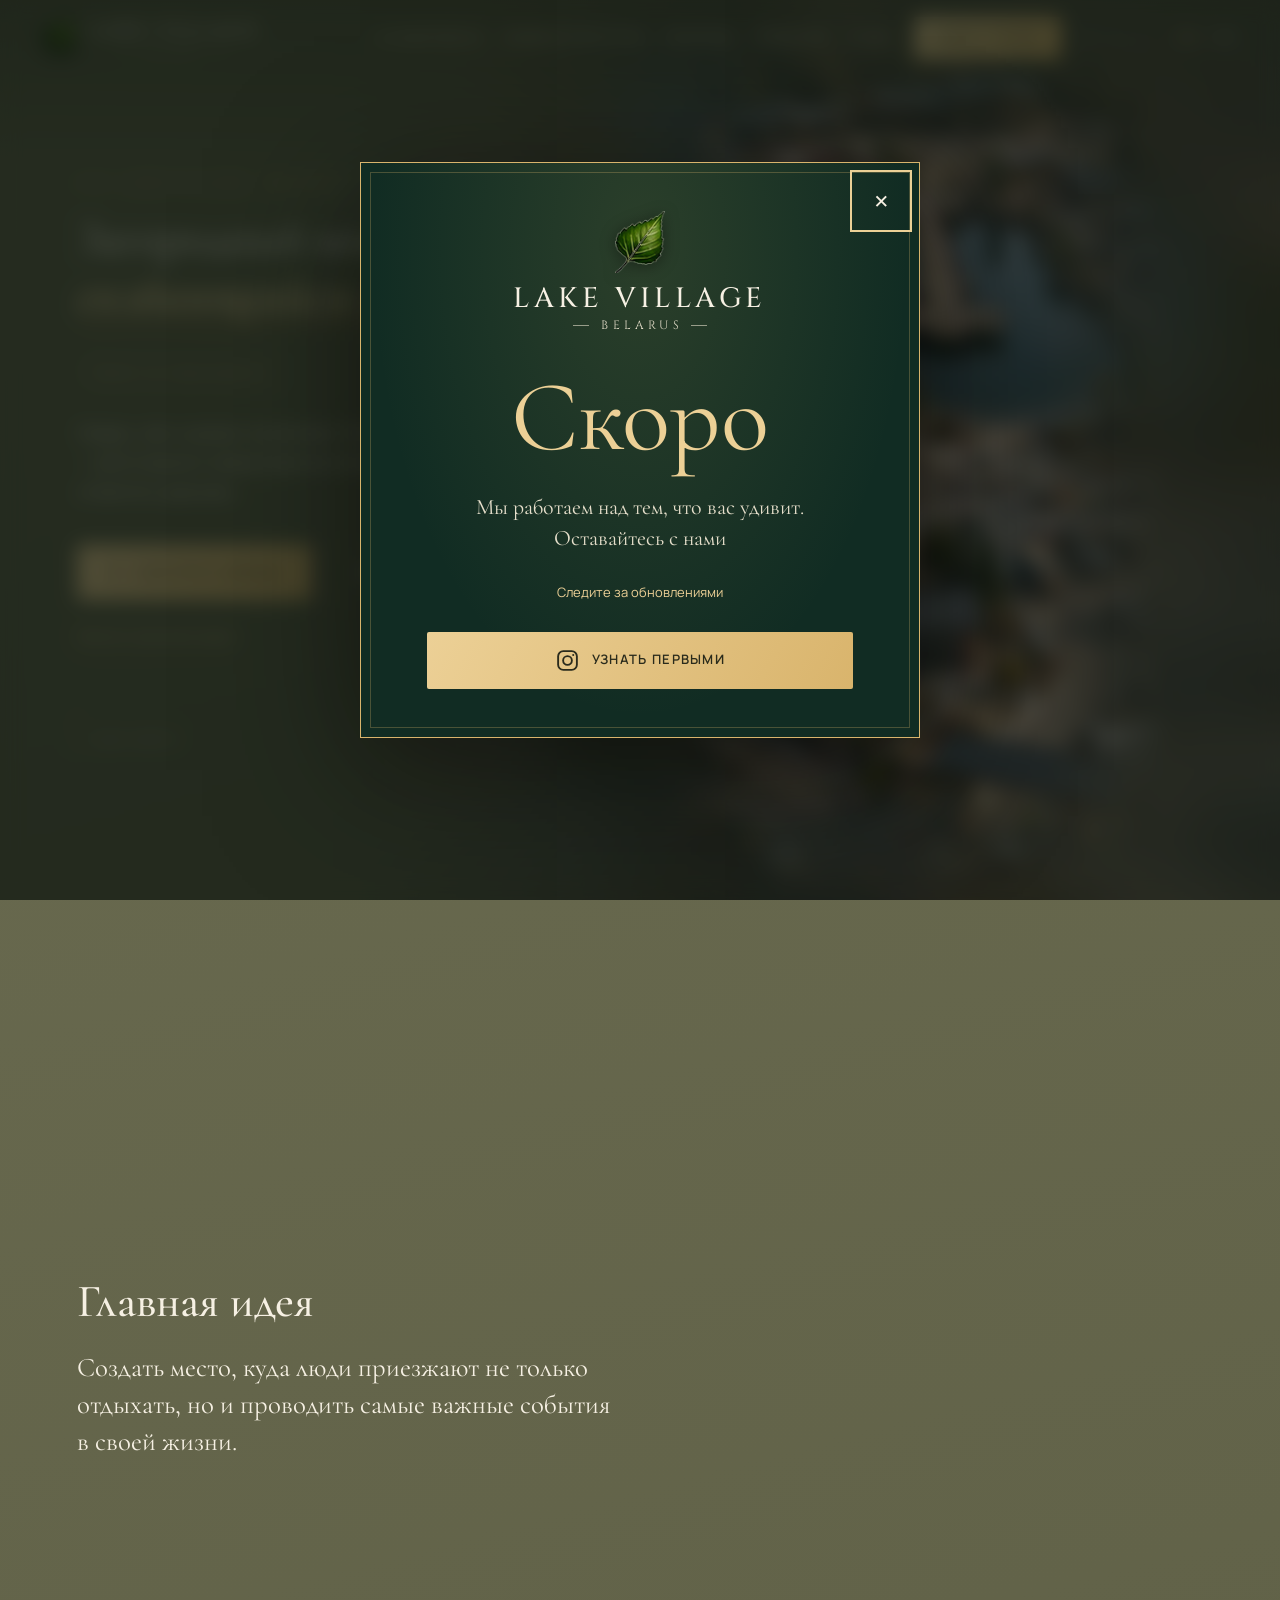
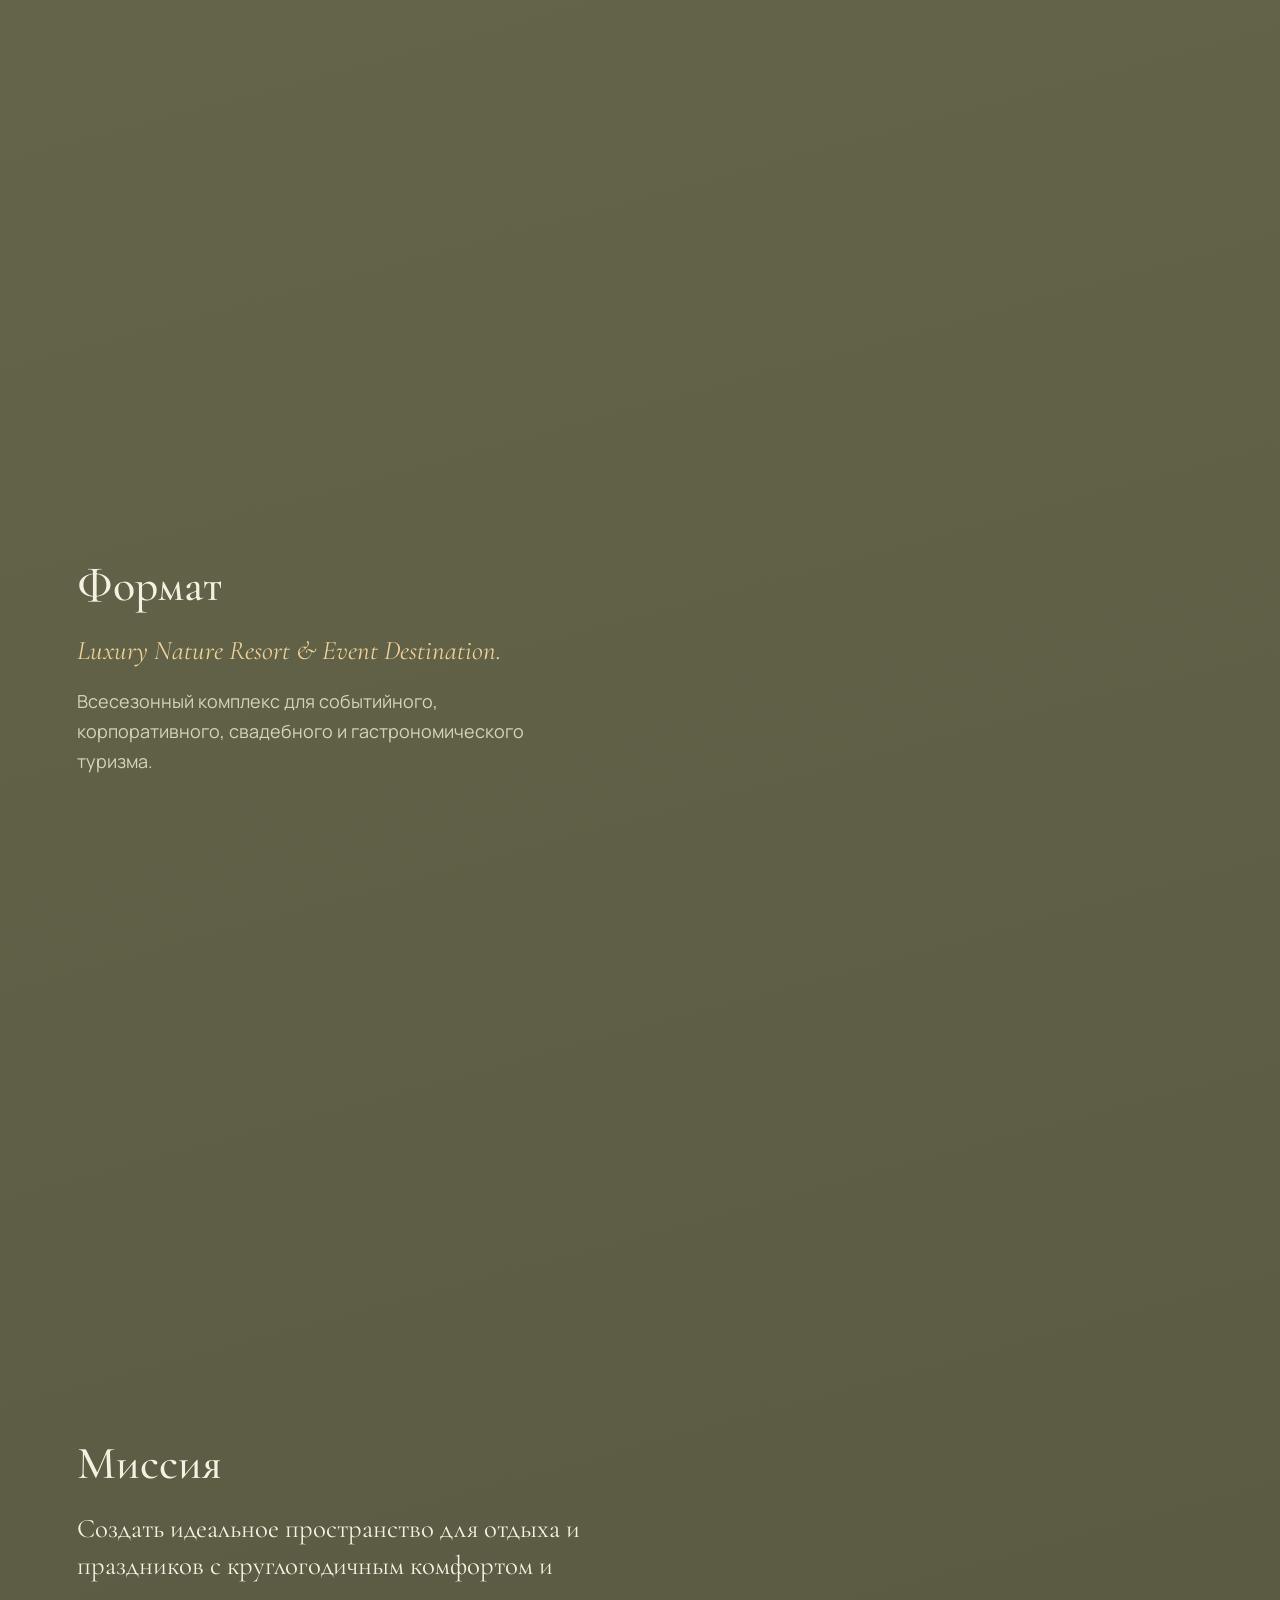
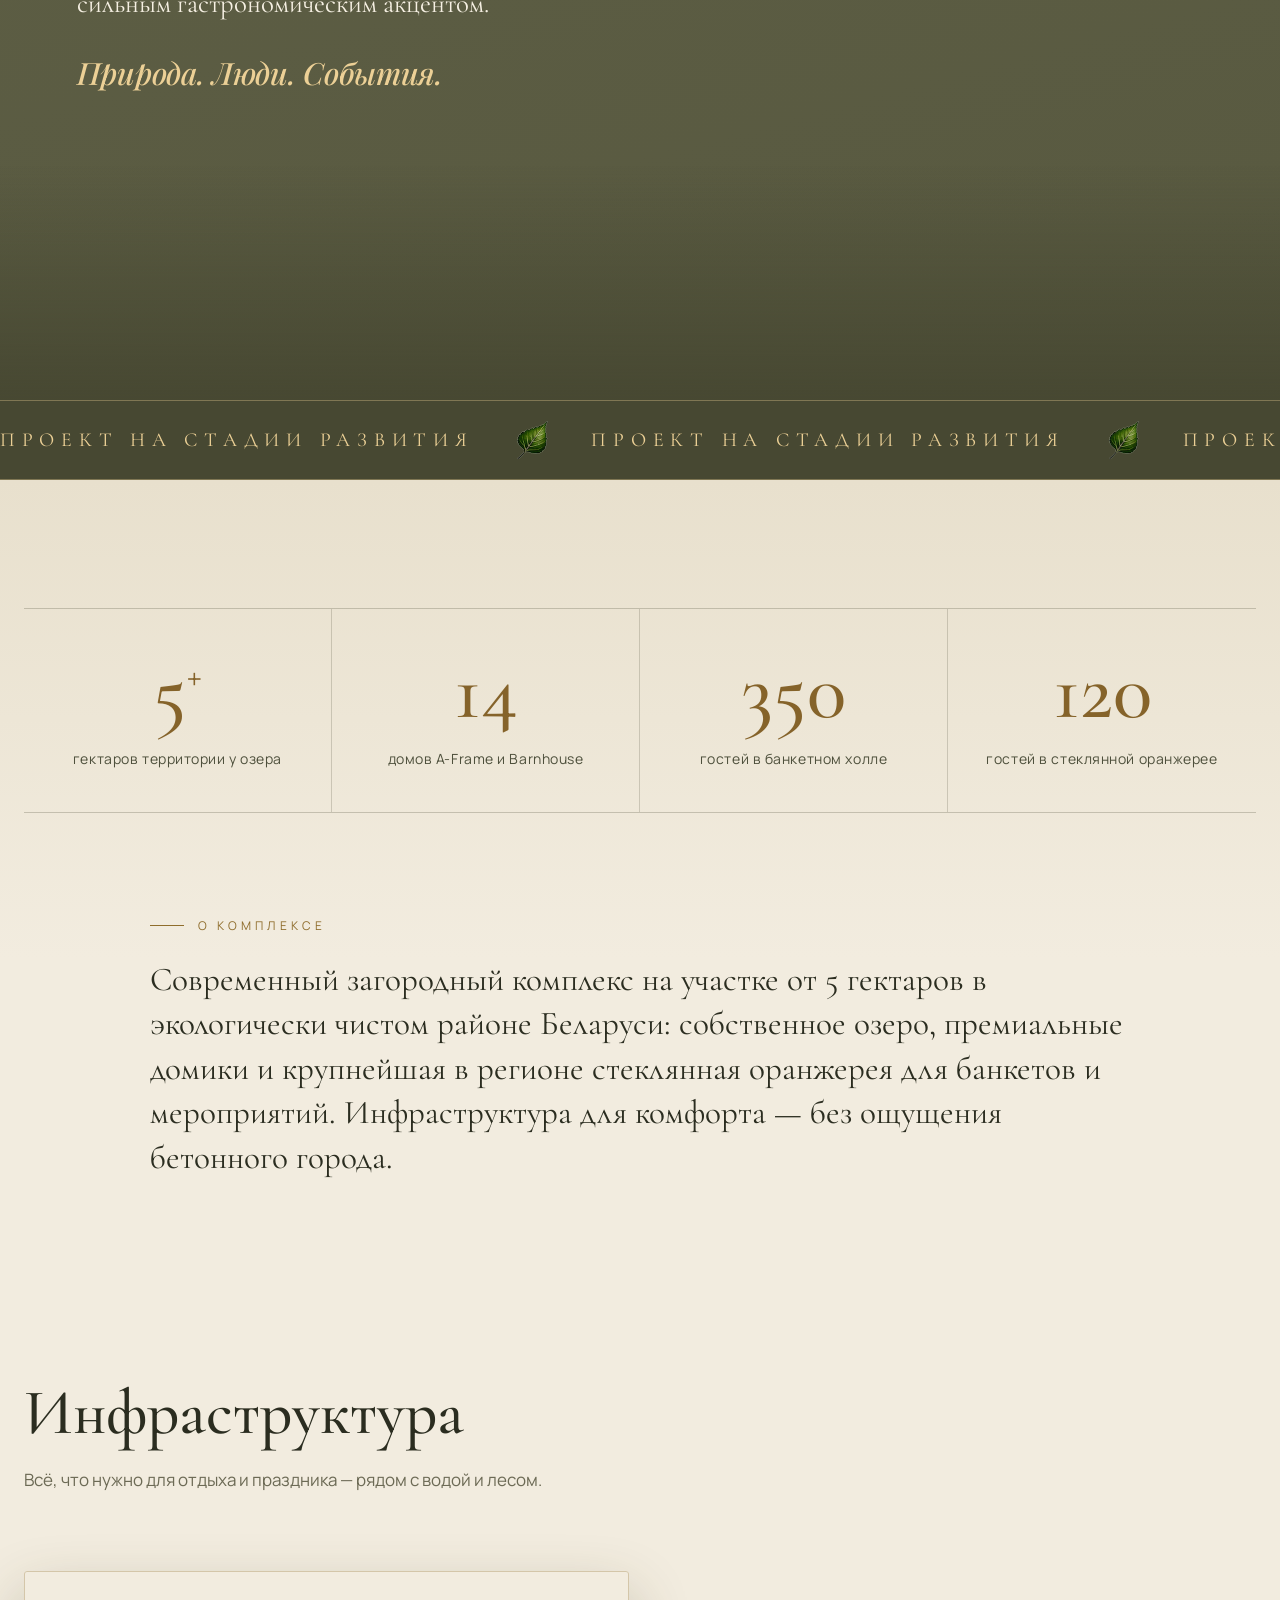
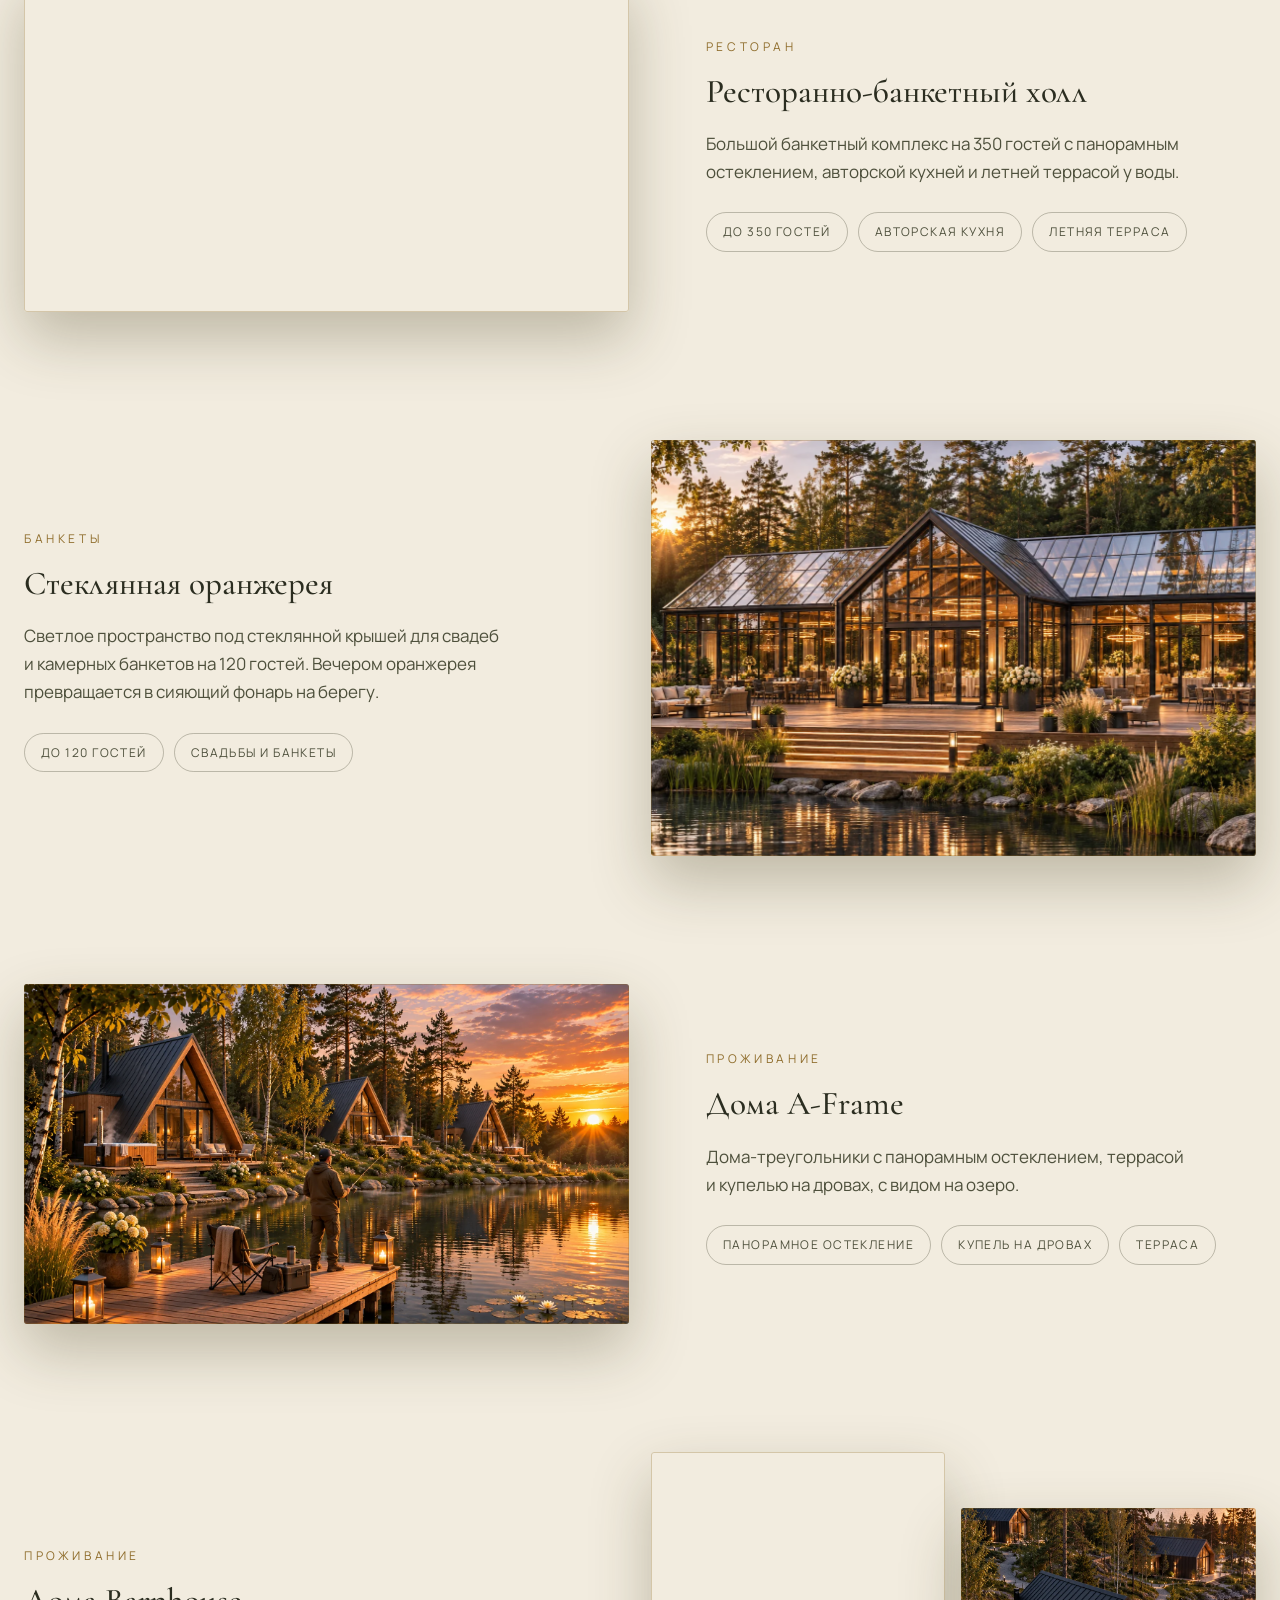
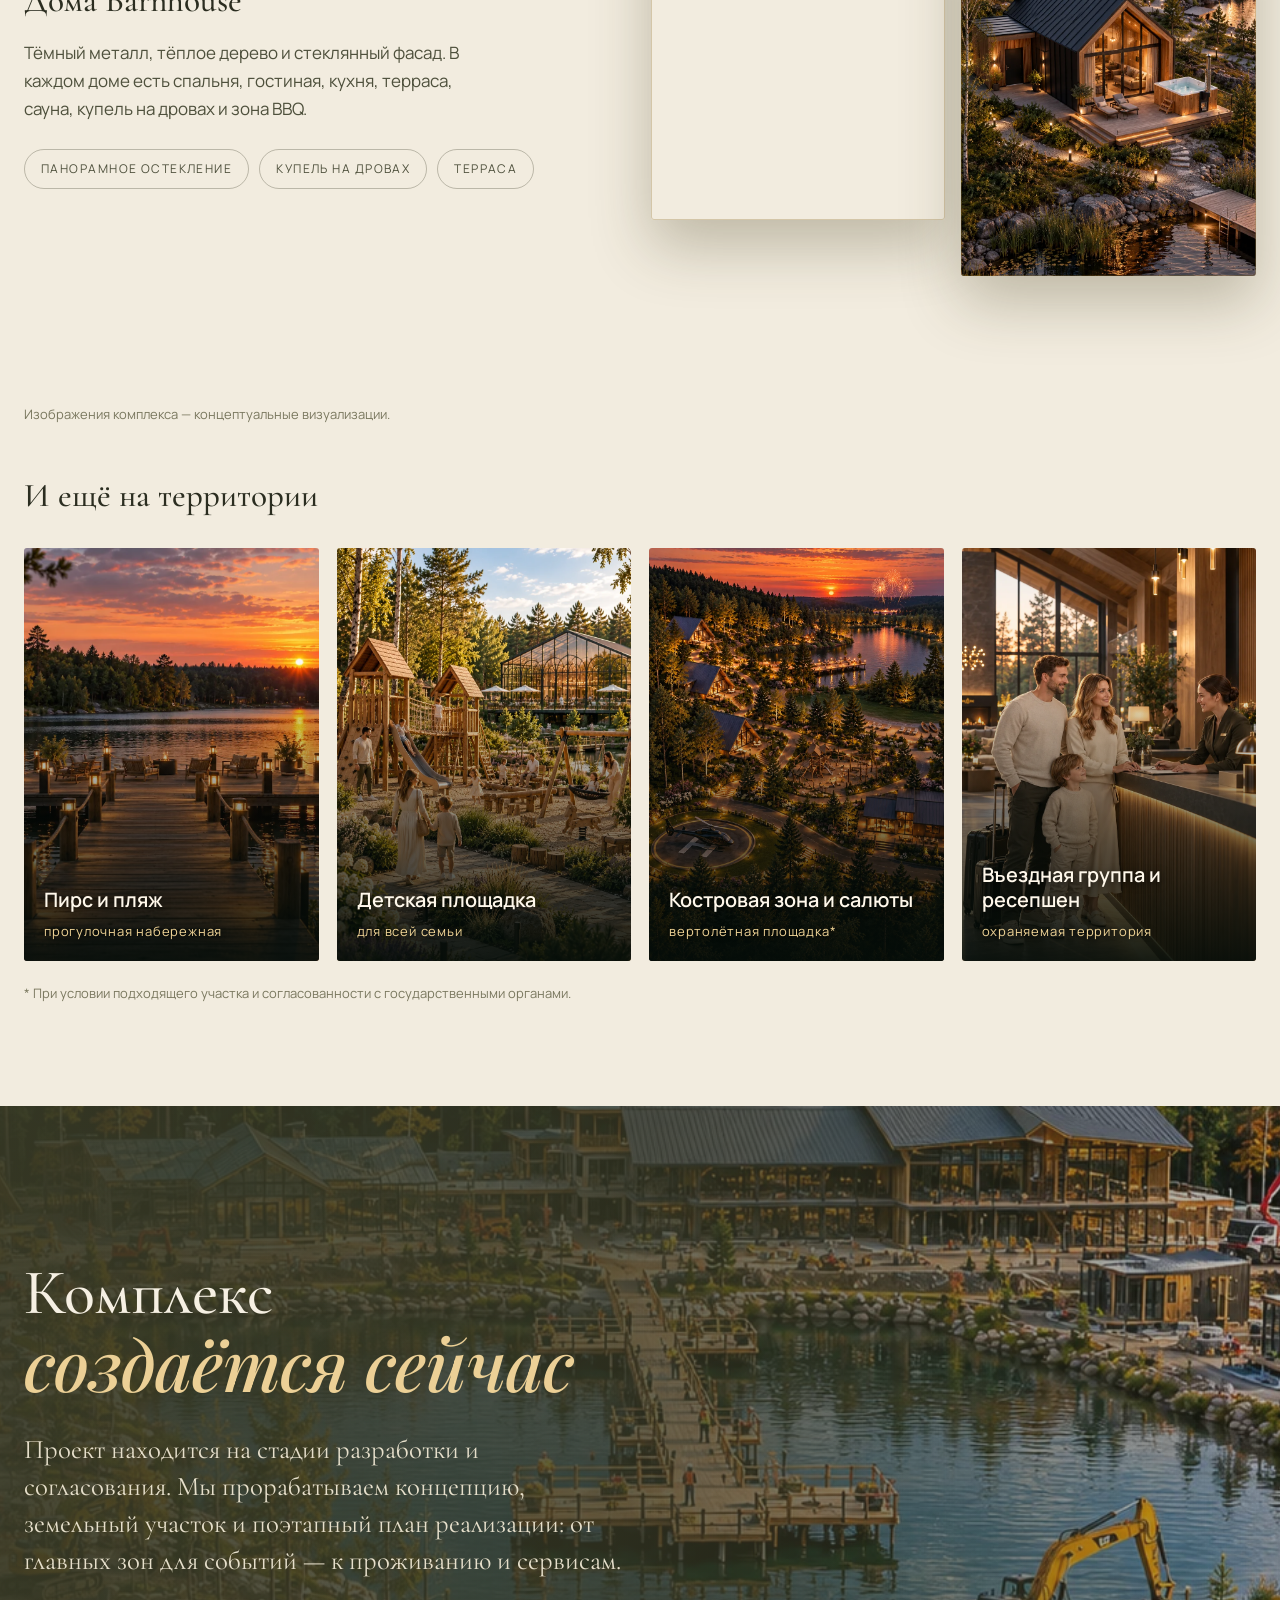
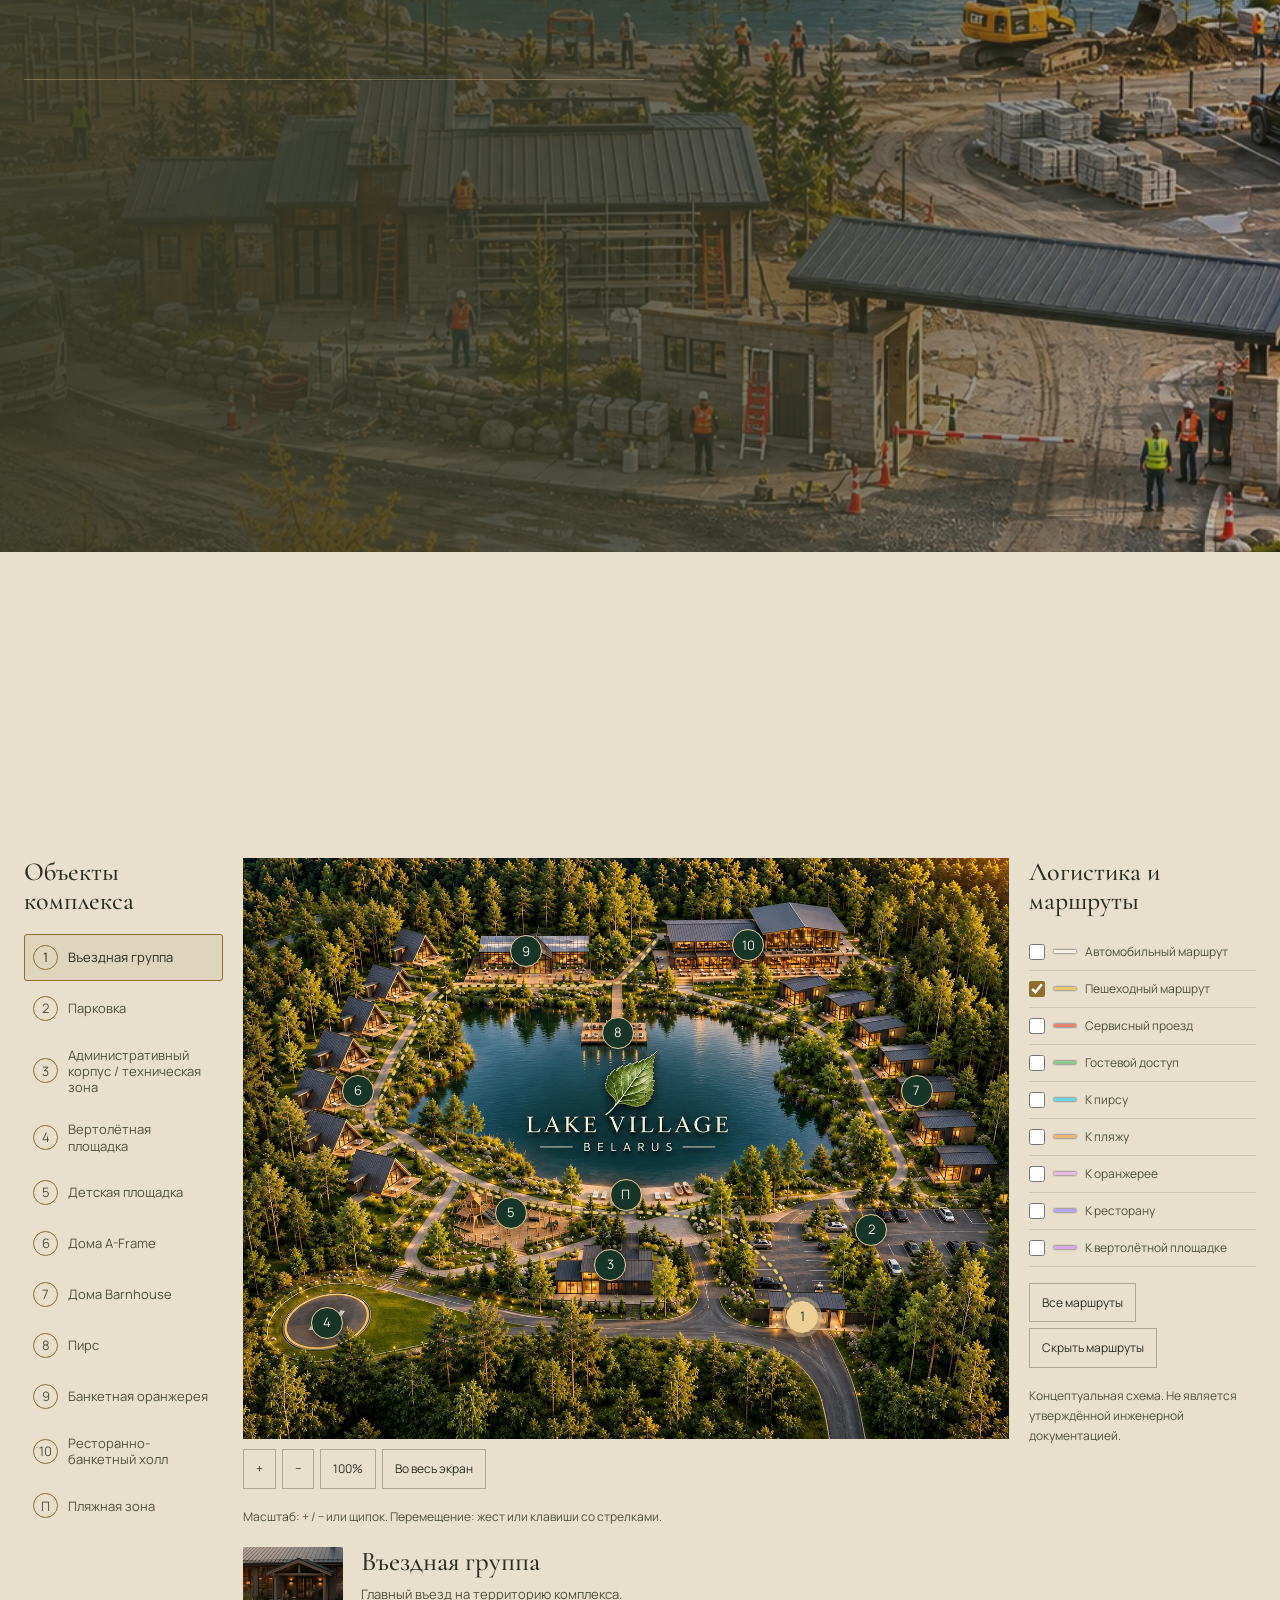
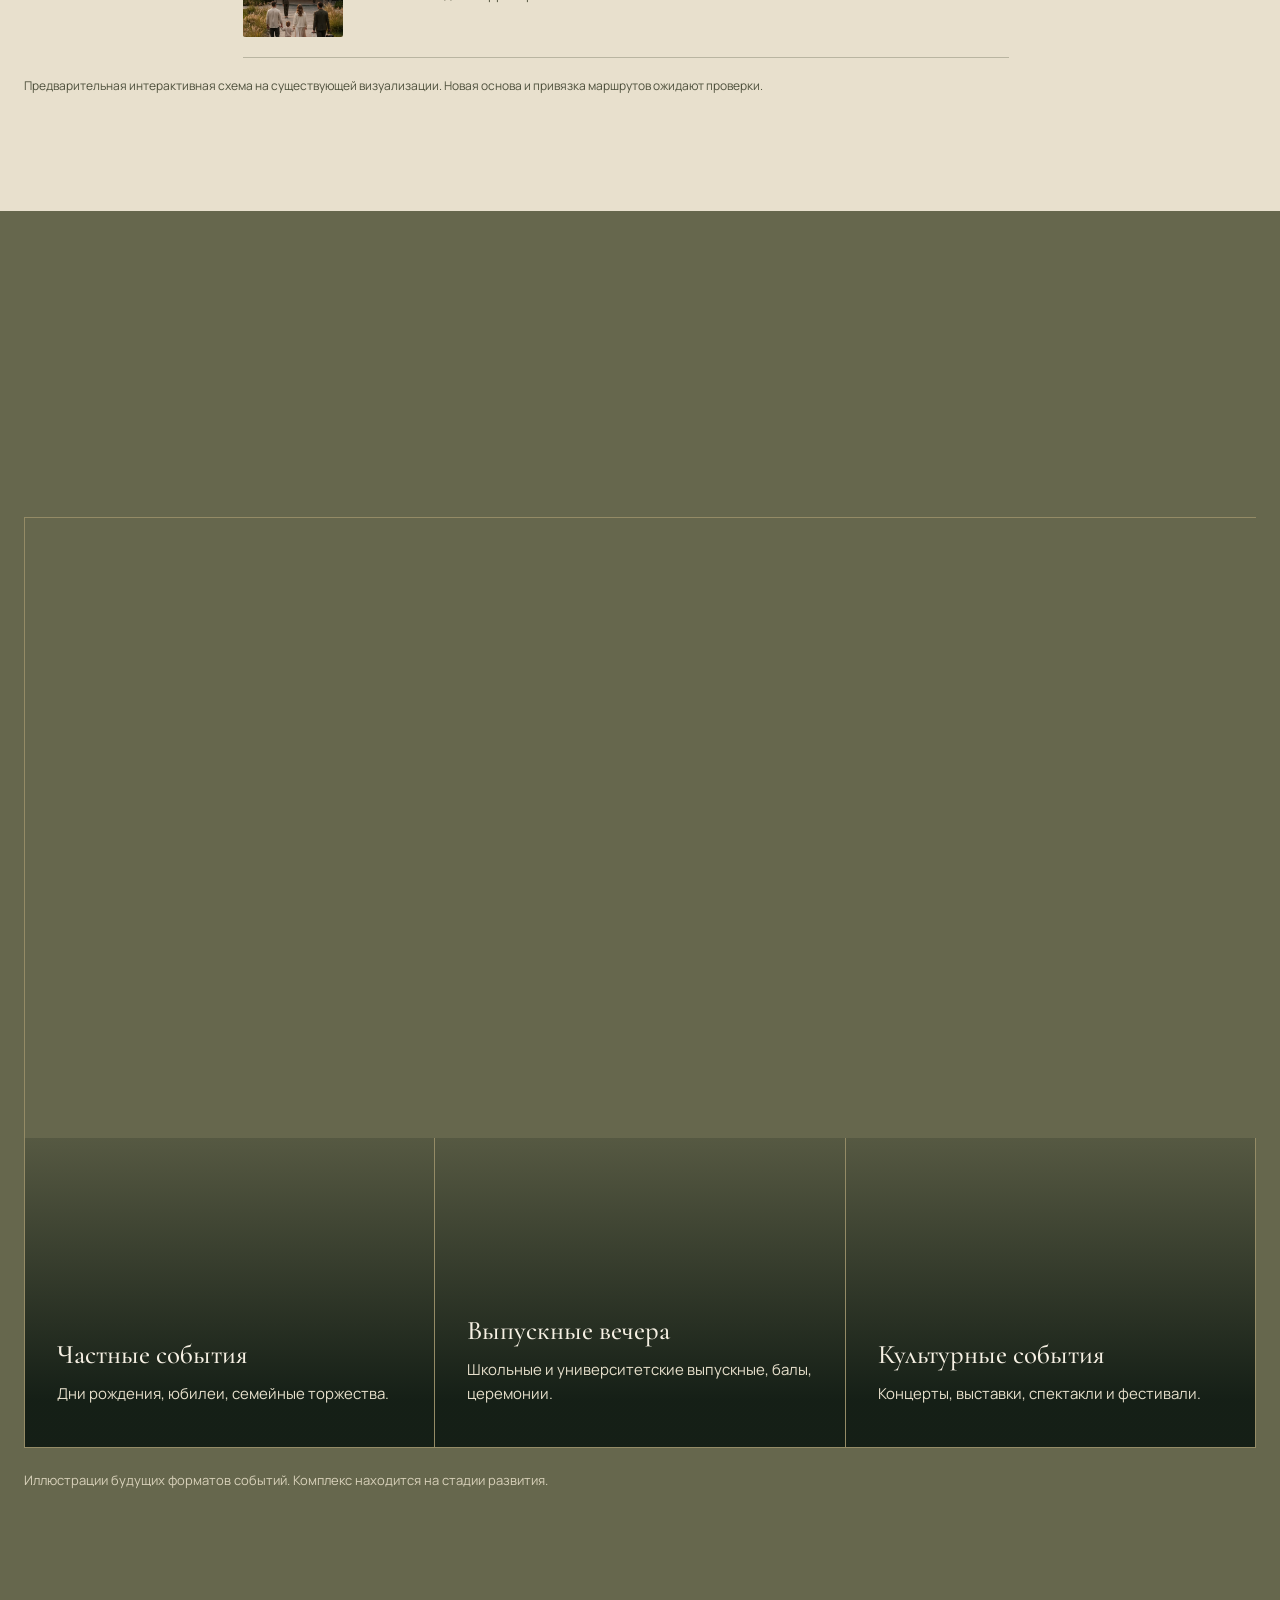
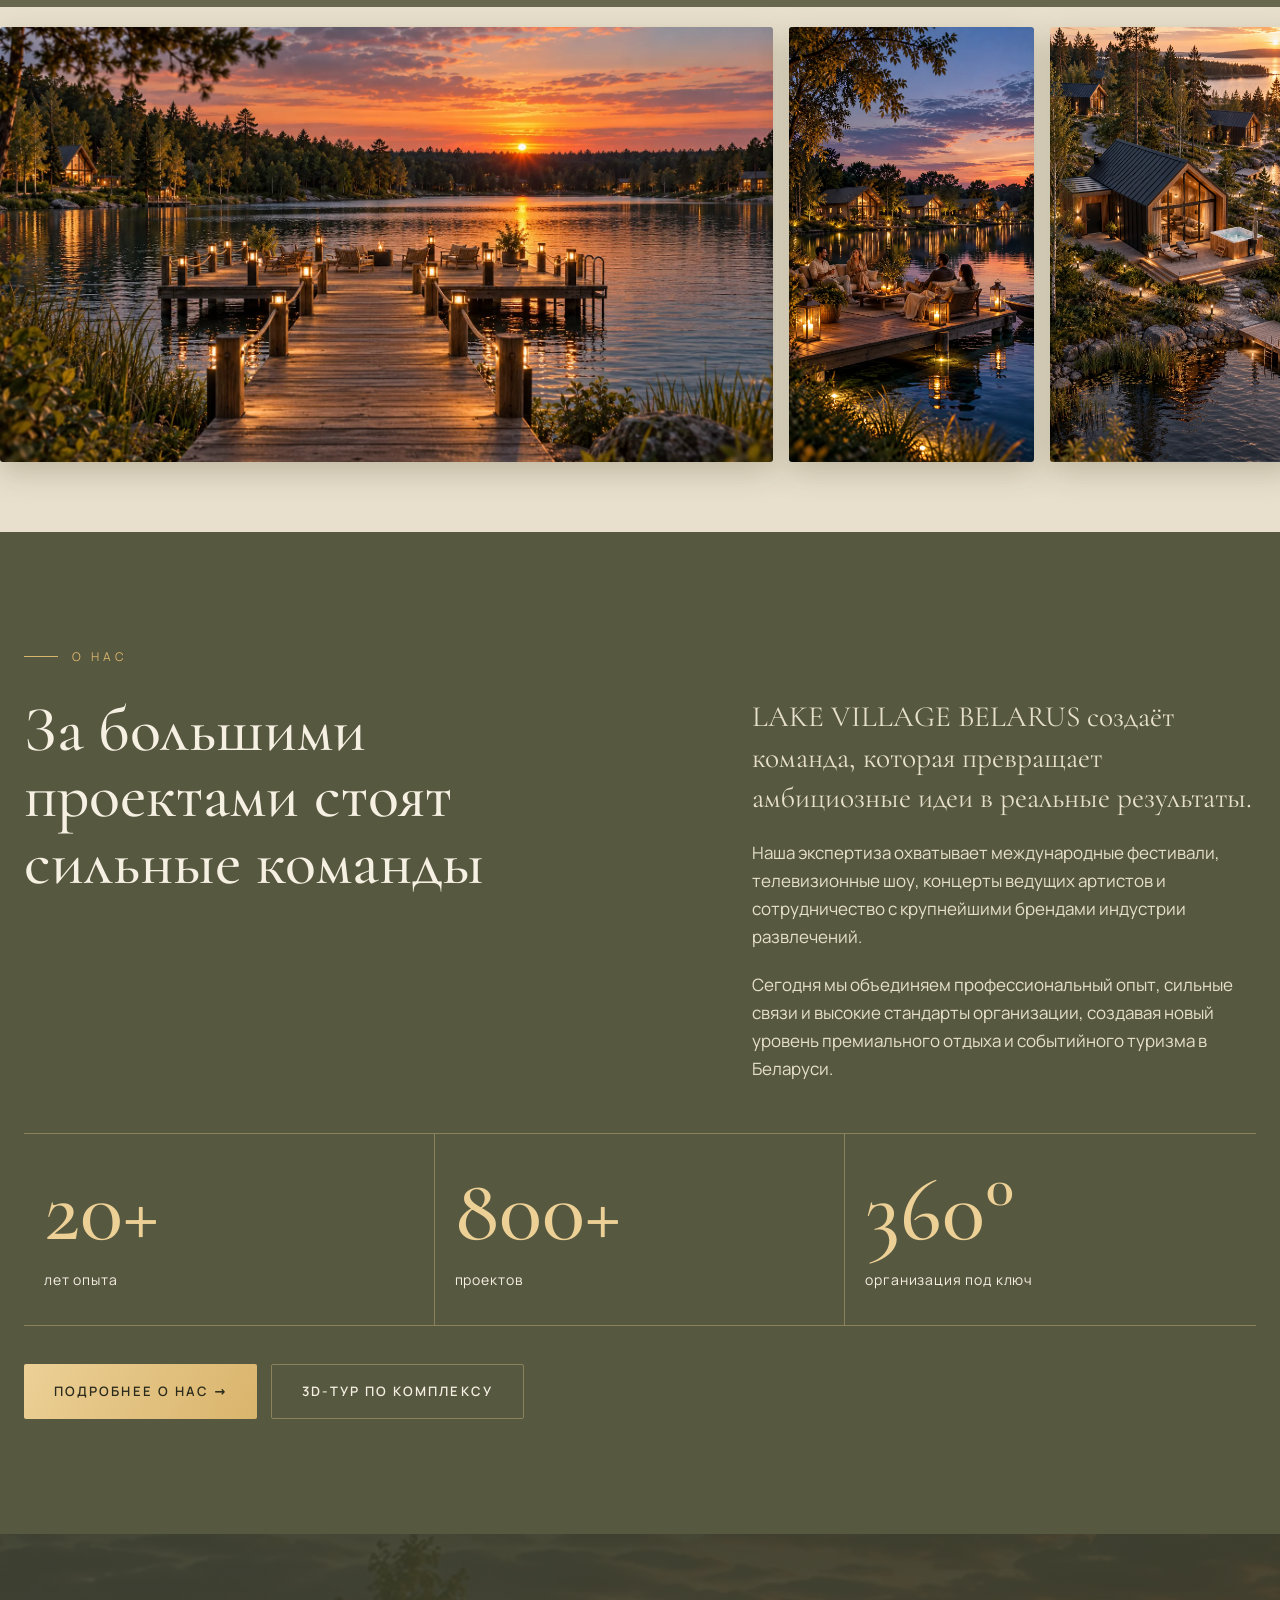
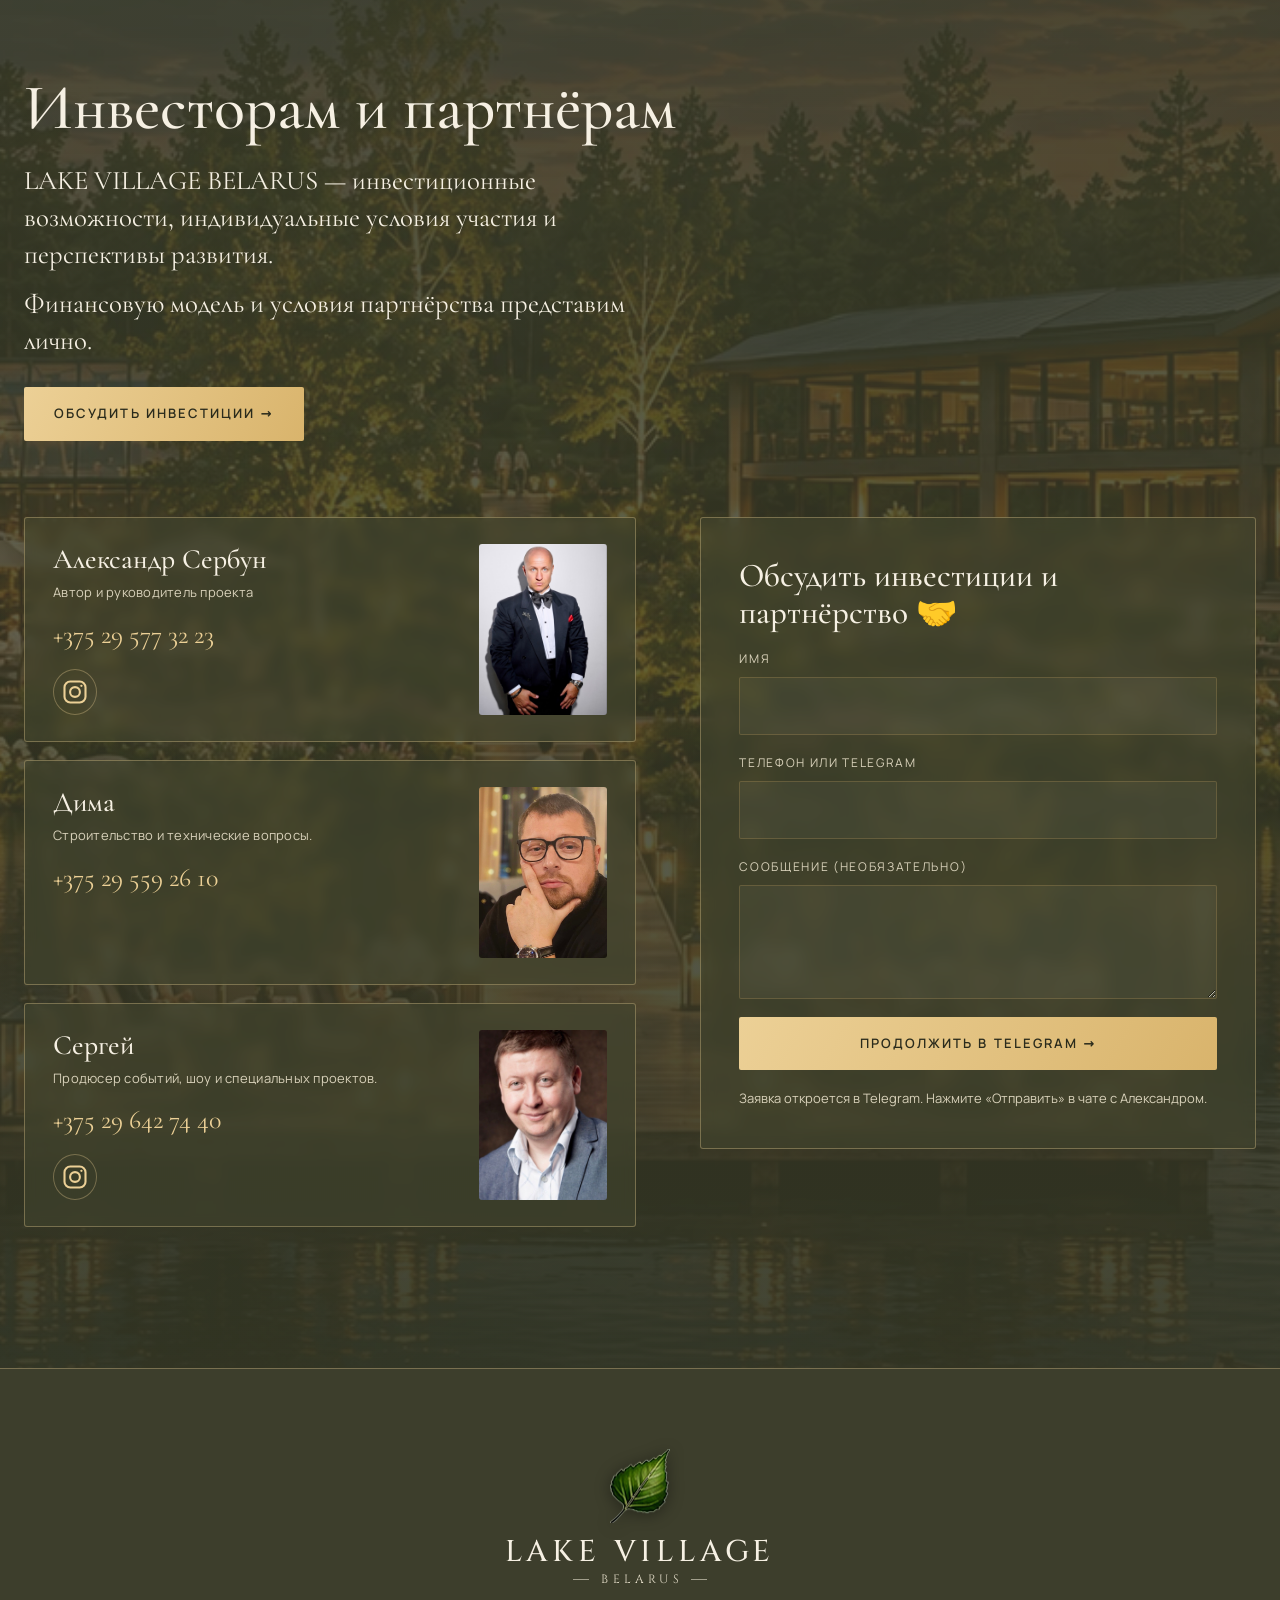
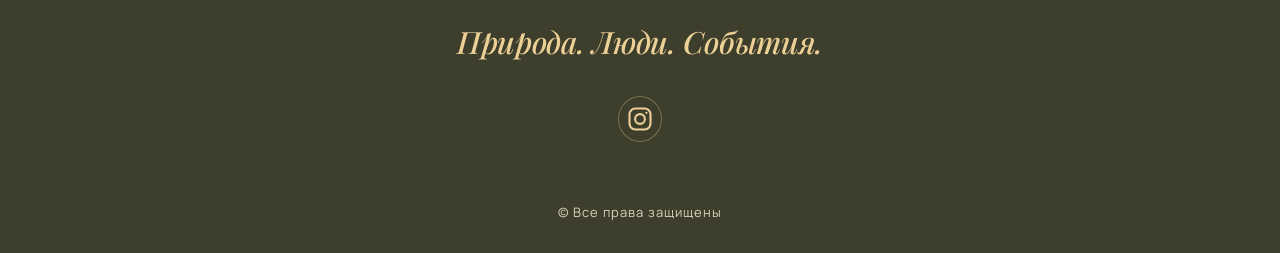
==== commit 8eb78380: "Add project contact portraits with responsive card layout" ====
--- a/v2/index.html
+++ b/v2/index.html
@@ -15,7 +15,7 @@
 <link rel="stylesheet" href="css/style.css?v=4">
 <link rel="stylesheet" href="css/palette.css?v=4">
 <link rel="stylesheet" href="css/v2.css?v=4">
-<link rel="stylesheet" href="css/revisions.css?v=9">
+<link rel="stylesheet" href="css/revisions.css?v=12">
 </head>
 <body class="v2">
 <div class="progress" aria-hidden="true"><i></i></div>
@@ -242,15 +242,18 @@
     <div class="inv__grid">
       <div class="people">
         <article class="person reveal">
+          <img class="person__photo" src="assets/img/contact-alexander.jpg" alt="Александр Сербун" width="150" height="200" loading="lazy" decoding="async">
           <div class="person__n"><b data-i18n="pr_alex">Александр Сербун</b><span data-i18n="pr_a">Автор и руководитель проекта</span></div>
           <a class="person__tel" href="tel:+375295773223">+375 29 577 32 23</a>
           <a class="person__ig social-link" href="https://www.instagram.com/serbunby/" target="_blank" rel="noopener" aria-label="Instagram @serbunby" data-i18n-aria="instagram_alex" data-i18n-title="instagram_alex"><svg class="social-icon" viewBox="0 0 24 24" fill="none" aria-hidden="true"><rect x="3" y="3" width="18" height="18" rx="5" stroke="currentColor" stroke-width="1.8"/><circle cx="12" cy="12" r="4.2" stroke="currentColor" stroke-width="1.8"/><circle cx="17.5" cy="6.7" r="1" fill="currentColor"/></svg></a>
         </article>
         <article class="person reveal" style="--d:.1s">
+          <img class="person__photo" src="assets/img/contact-dima.jpg" alt="Дима" width="150" height="200" loading="lazy" decoding="async">
           <div class="person__n"><b data-i18n="pr_d">Дима</b><span data-i18n="pr_c2">Строительство и технические вопросы.</span></div>
           <a class="person__tel" href="tel:+375295592610">+375 29 559 26 10</a>
         </article>
         <article class="person reveal" style="--d:.2s">
+          <img class="person__photo" src="assets/img/contact-sergey.jpg" alt="Сергей" width="150" height="200" loading="lazy" decoding="async">
           <div class="person__n"><b data-i18n="pr_s">Сергей</b><span data-i18n="pr_c">Продюсер событий, шоу и специальных проектов.</span></div>
           <a class="person__tel" href="tel:+375296427440">+375 29 642 74 40</a><a class="person__ig social-link" href="https://www.instagram.com/serbuns/" target="_blank" rel="noopener" aria-label="Instagram @serbuns" data-i18n-aria="instagram_sergey" data-i18n-title="instagram_sergey"><svg class="social-icon" viewBox="0 0 24 24" fill="none" aria-hidden="true"><rect x="3" y="3" width="18" height="18" rx="5" stroke="currentColor" stroke-width="1.8"/><circle cx="12" cy="12" r="4.2" stroke="currentColor" stroke-width="1.8"/><circle cx="17.5" cy="6.7" r="1" fill="currentColor"/></svg></a>
         </article>
--- a/v2/css/revisions.css
+++ b/v2/css/revisions.css
@@ -146,3 +146,14 @@
 .about-prose .priority-callout{font-family:var(--serif);font-size:clamp(24px,2.4vw,36px);line-height:1.38;padding:30px;border:1px solid var(--line);border-left:3px solid var(--gold);background:rgba(217,180,108,.07);color:var(--cream)}
 .priority-callout--final{color:var(--gold2)!important}
 @media(max-width:768px){.about-priorities{grid-template-columns:1fr}.about-prose .priority-callout{padding:24px}.steps li{gap:16px}.steps b{min-width:60px}}
+
+/* Contact portraits beside the project team's details. */
+.people .person{grid-template-columns:minmax(0,1fr) clamp(88px,10vw,132px);gap:12px 22px;align-content:center}
+.people .person__photo{grid-column:2;grid-row:1/4;align-self:center;width:100%;aspect-ratio:3/4;height:auto;object-fit:cover;object-position:center top;border-radius:3px}
+.people .person__n,.people .person__tel,.people .person__ig.social-link{grid-column:1;min-width:0}
+.people .person__n{grid-row:1}
+.people .person__tel{grid-row:2;font-size:clamp(19px,2.1vw,26px)}
+.people .person__ig.social-link{grid-row:3}
+.people .person__n span{display:block;margin-top:8px;line-height:1.45;letter-spacing:.02em}
+@media(max-width:560px){.people .person{padding:22px 18px;grid-template-columns:minmax(0,1fr) 92px;column-gap:14px}.people .person__n b{font-size:25px}.people .person__n span{font-size:13px}.people .person__tel{font-size:20px}}
+@media(max-width:360px){.people .person{grid-template-columns:minmax(0,1fr) 76px;padding:18px 14px;column-gap:10px}.people .person__n b{font-size:23px}.people .person__tel{font-size:18px}}
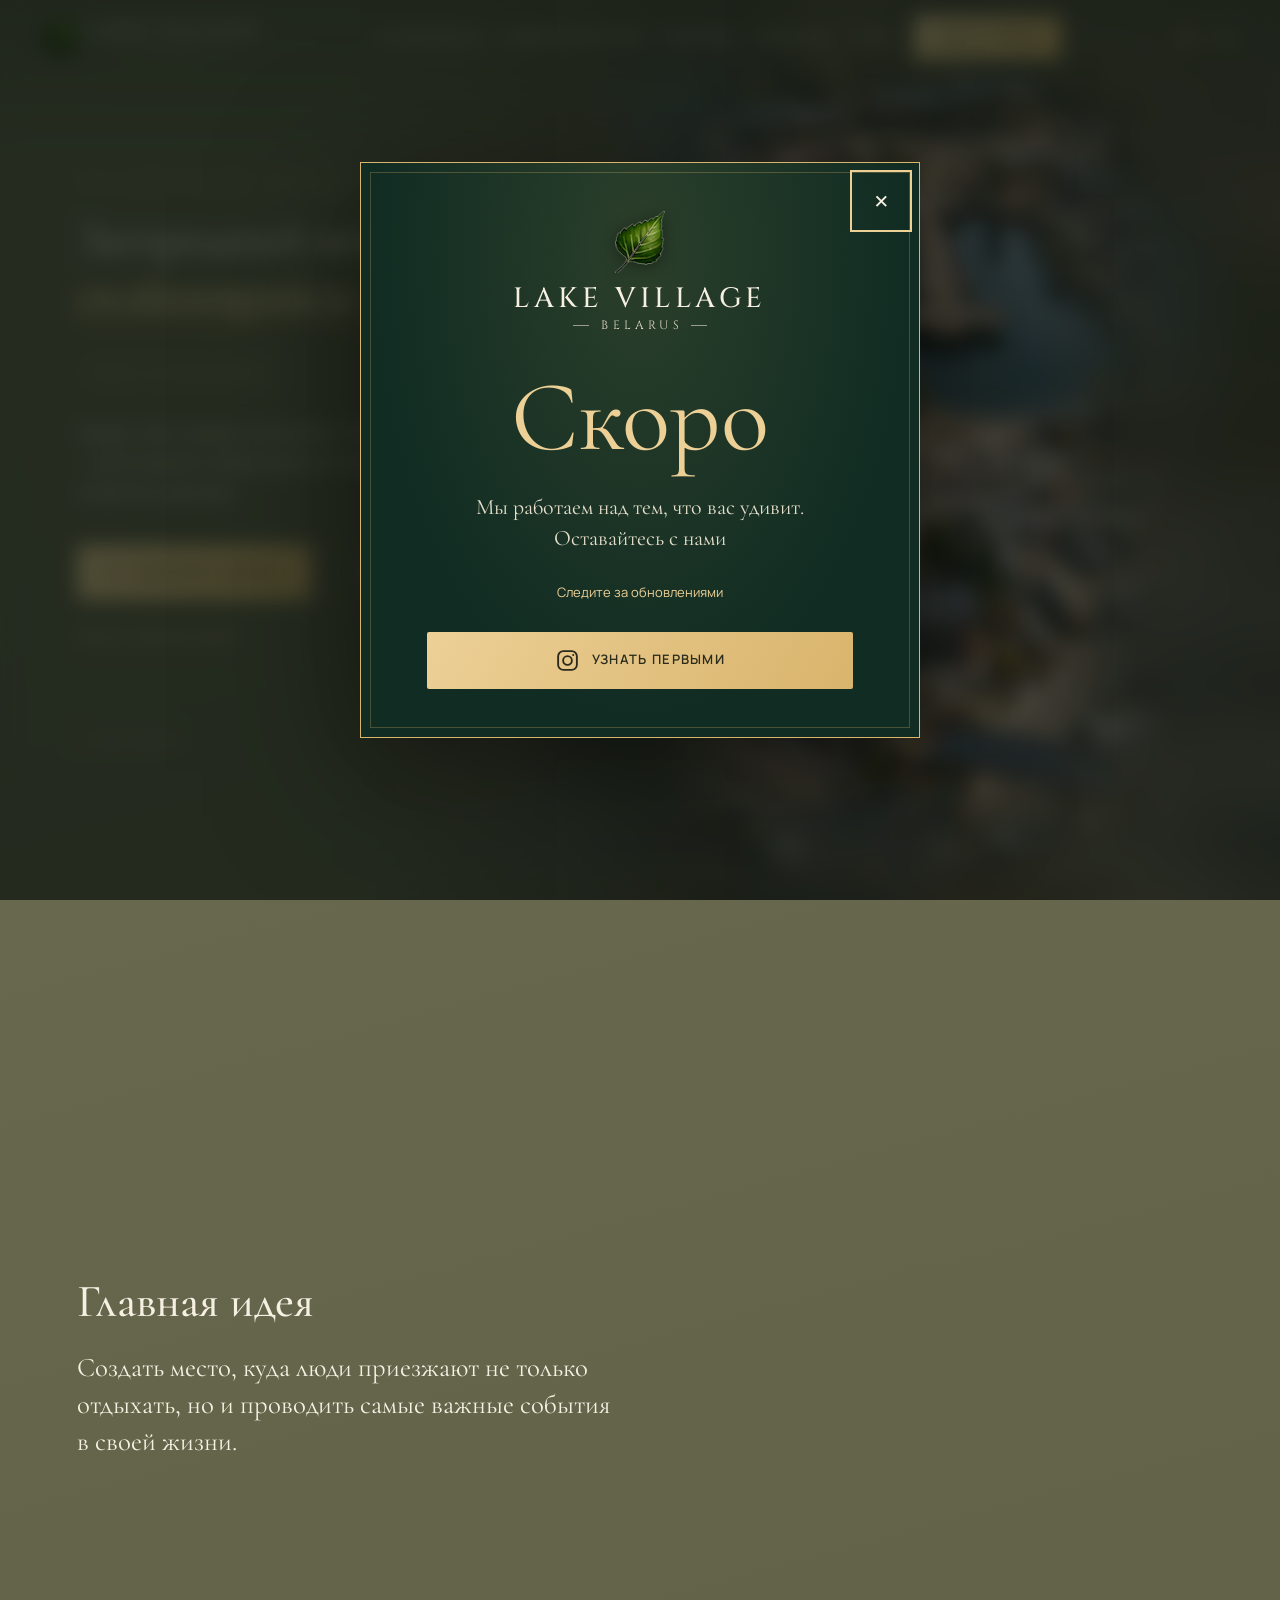
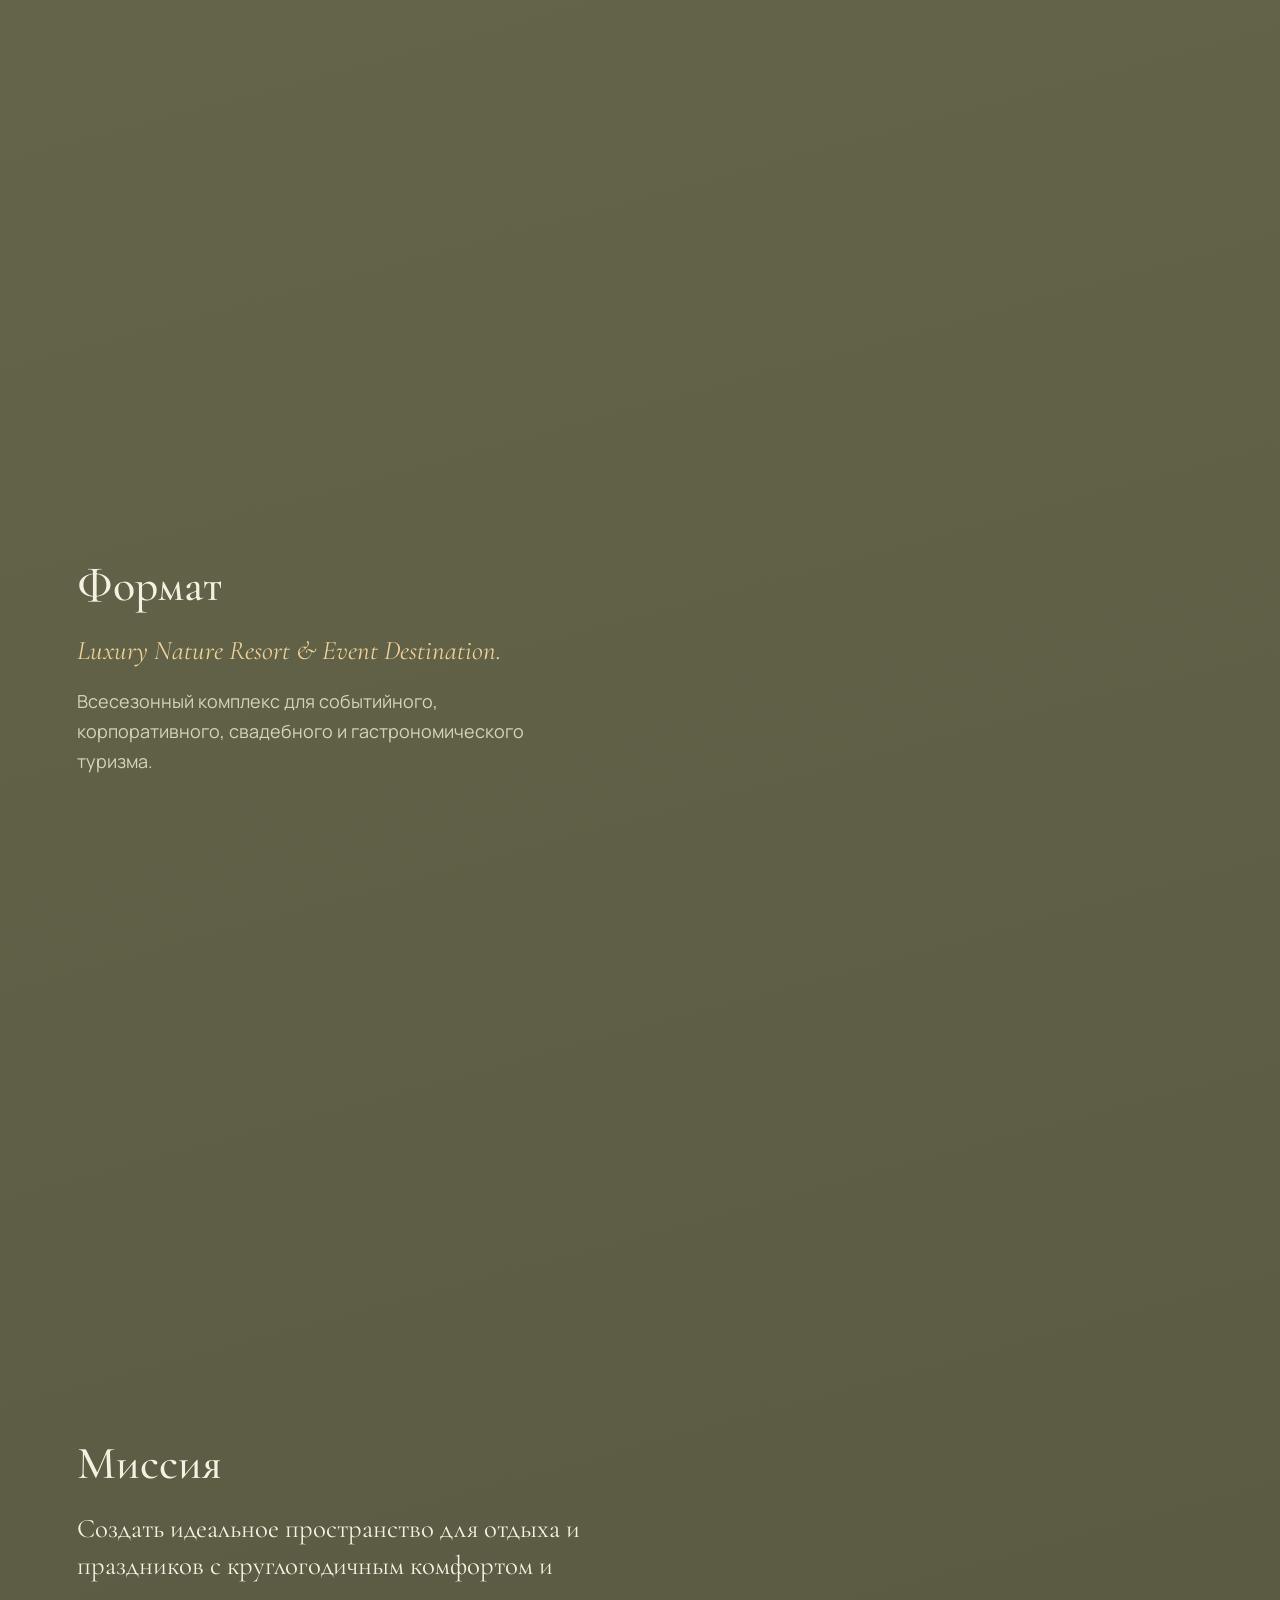
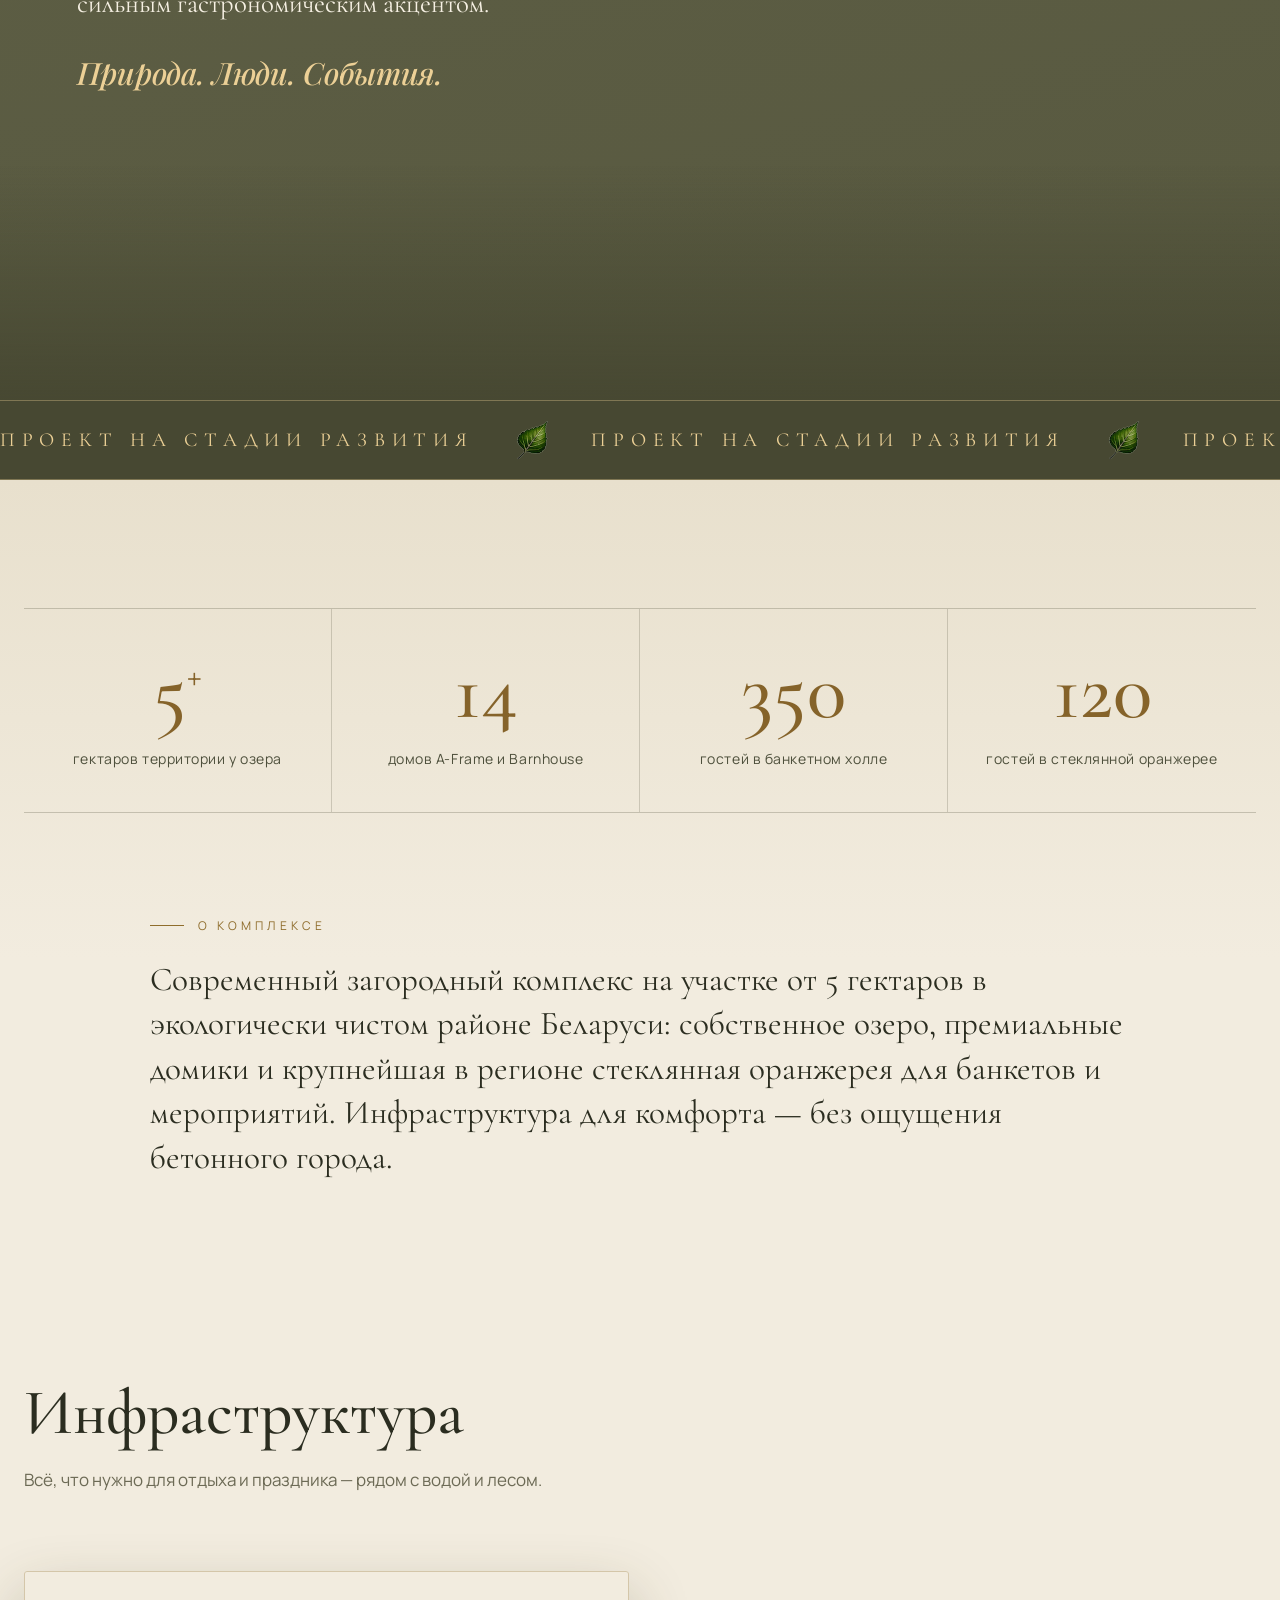
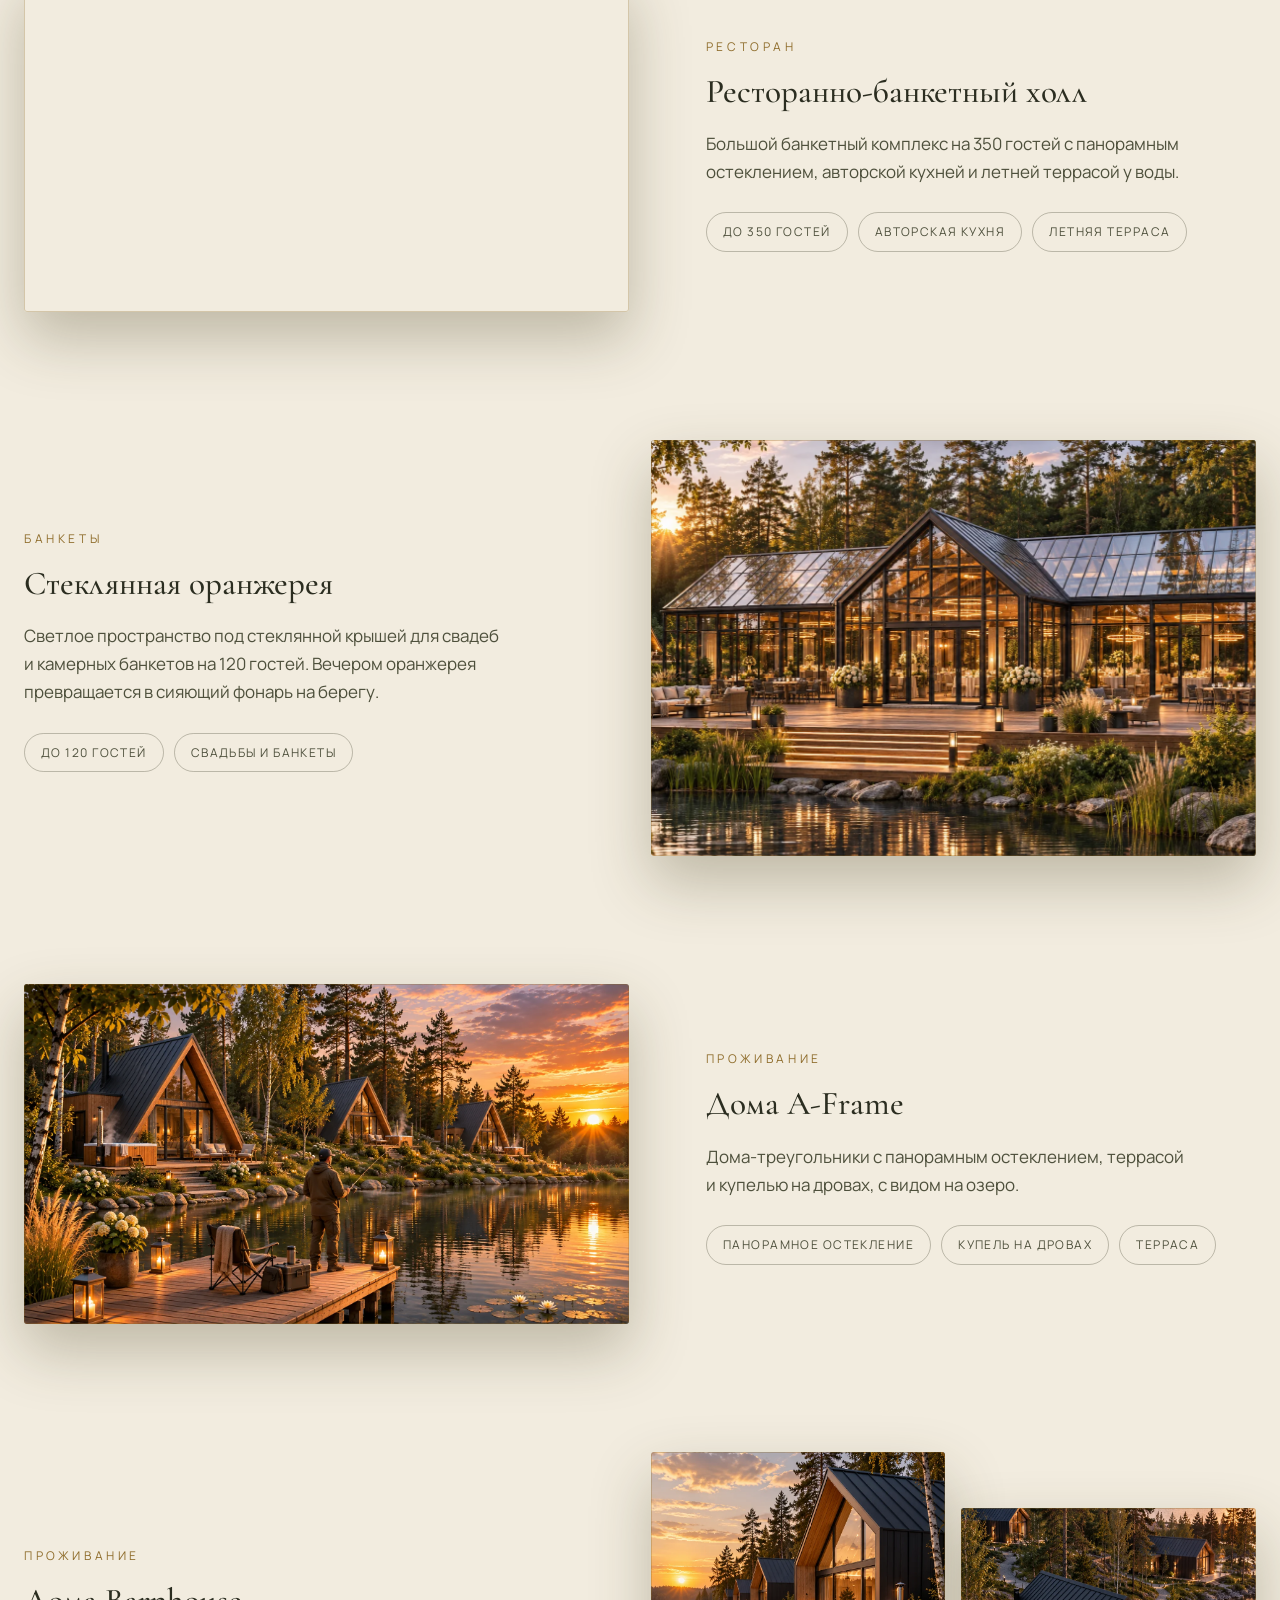
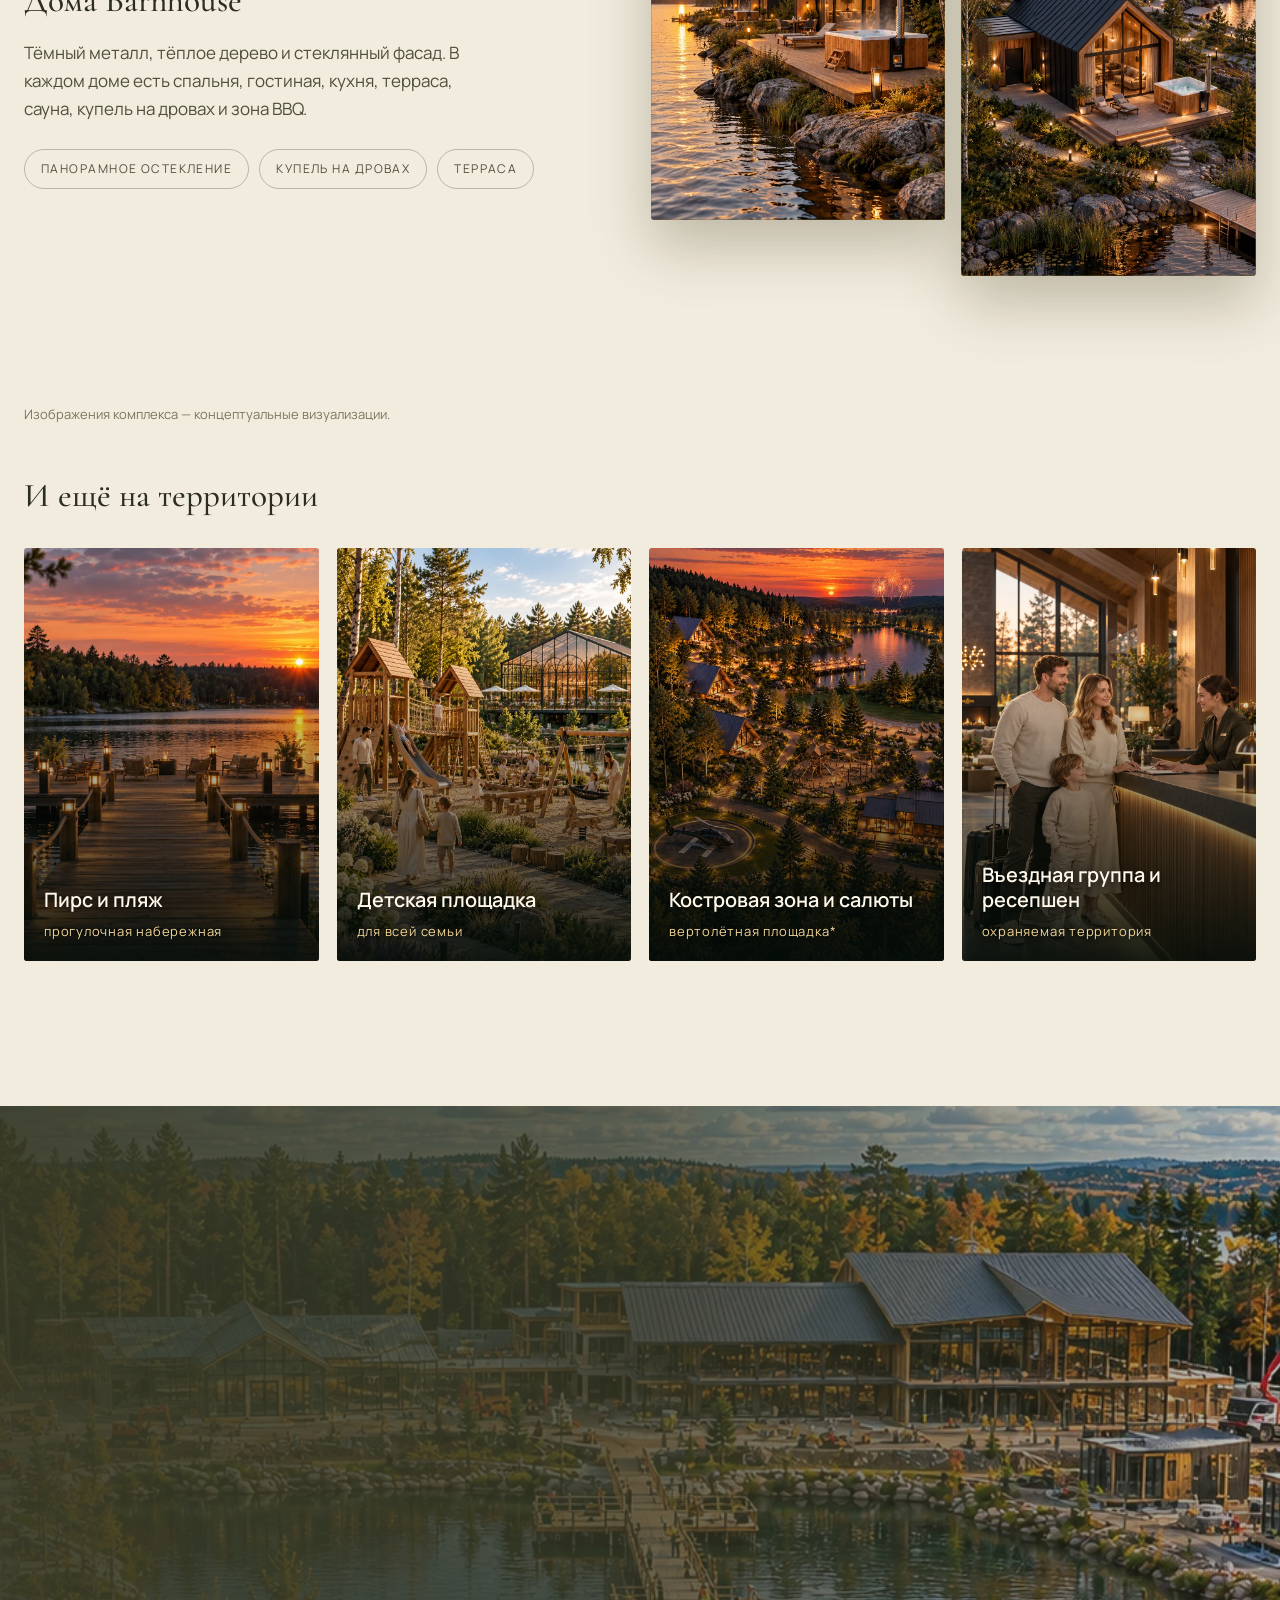
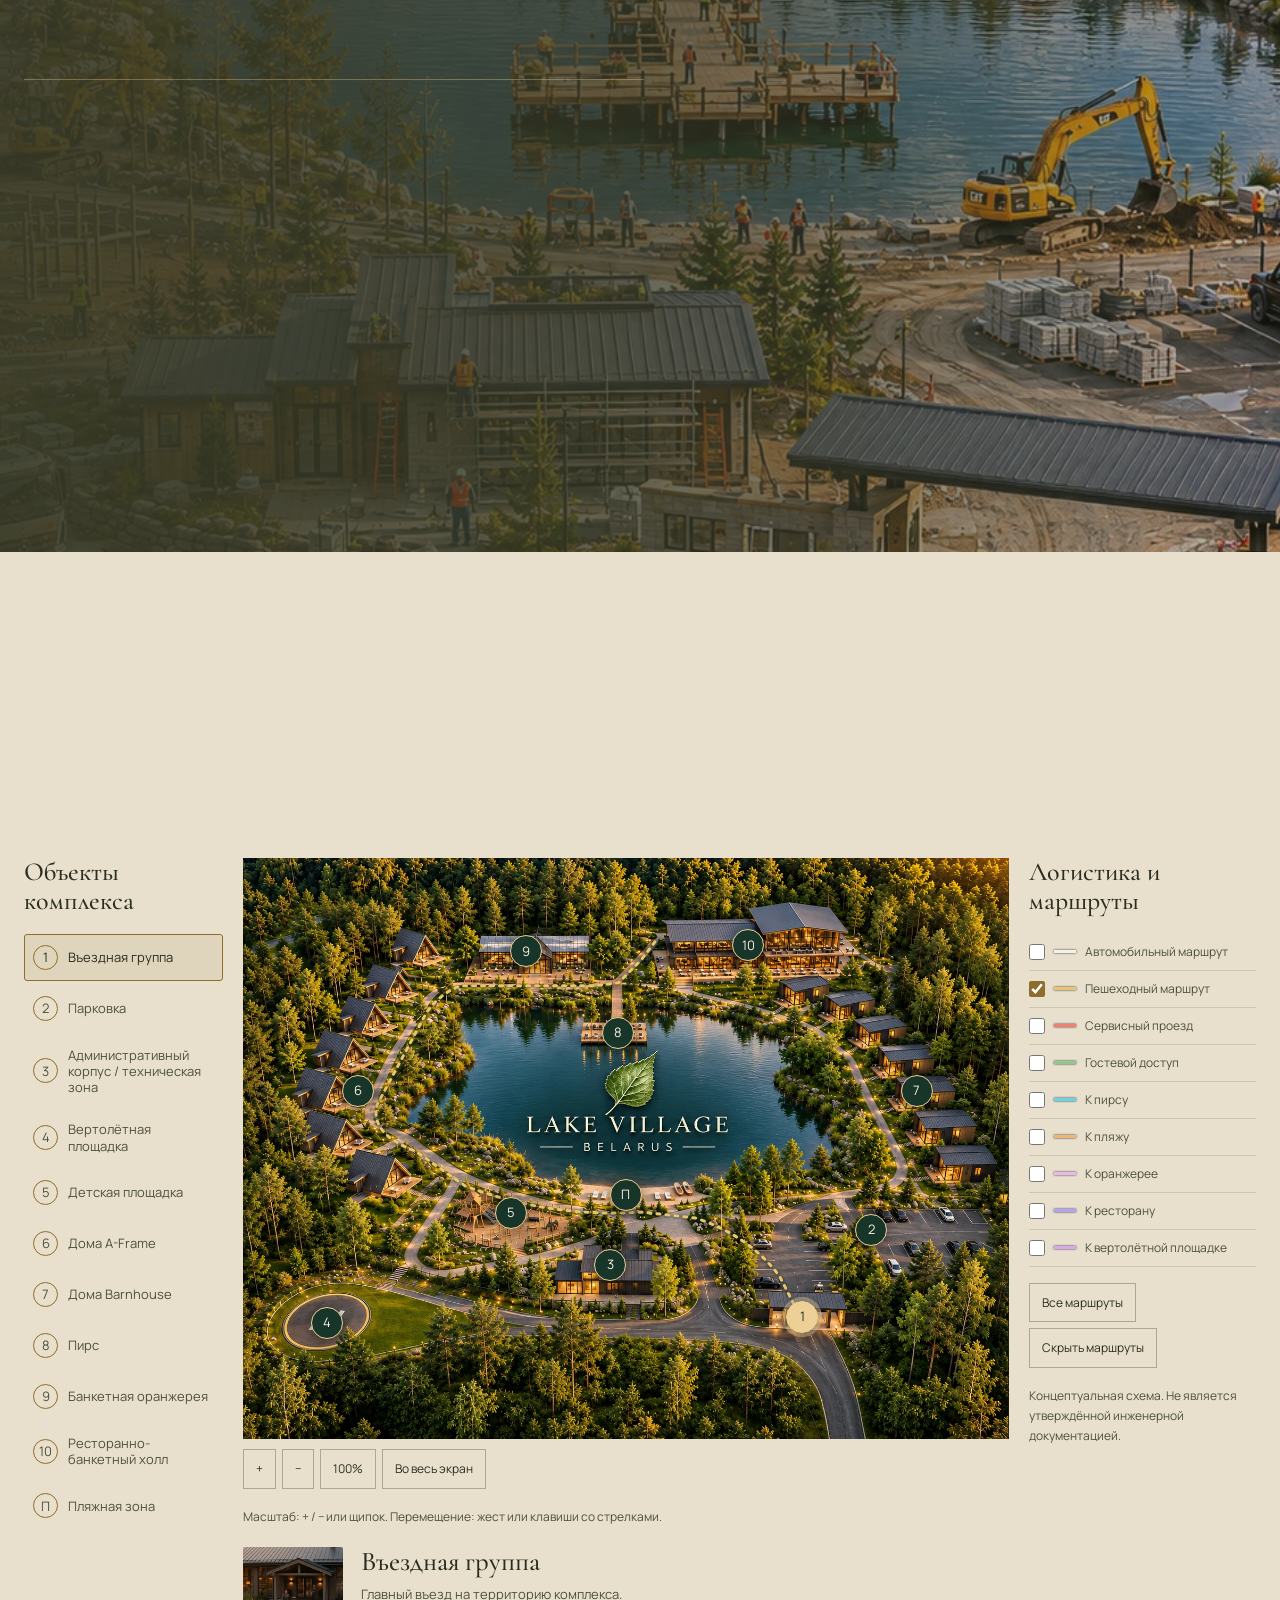
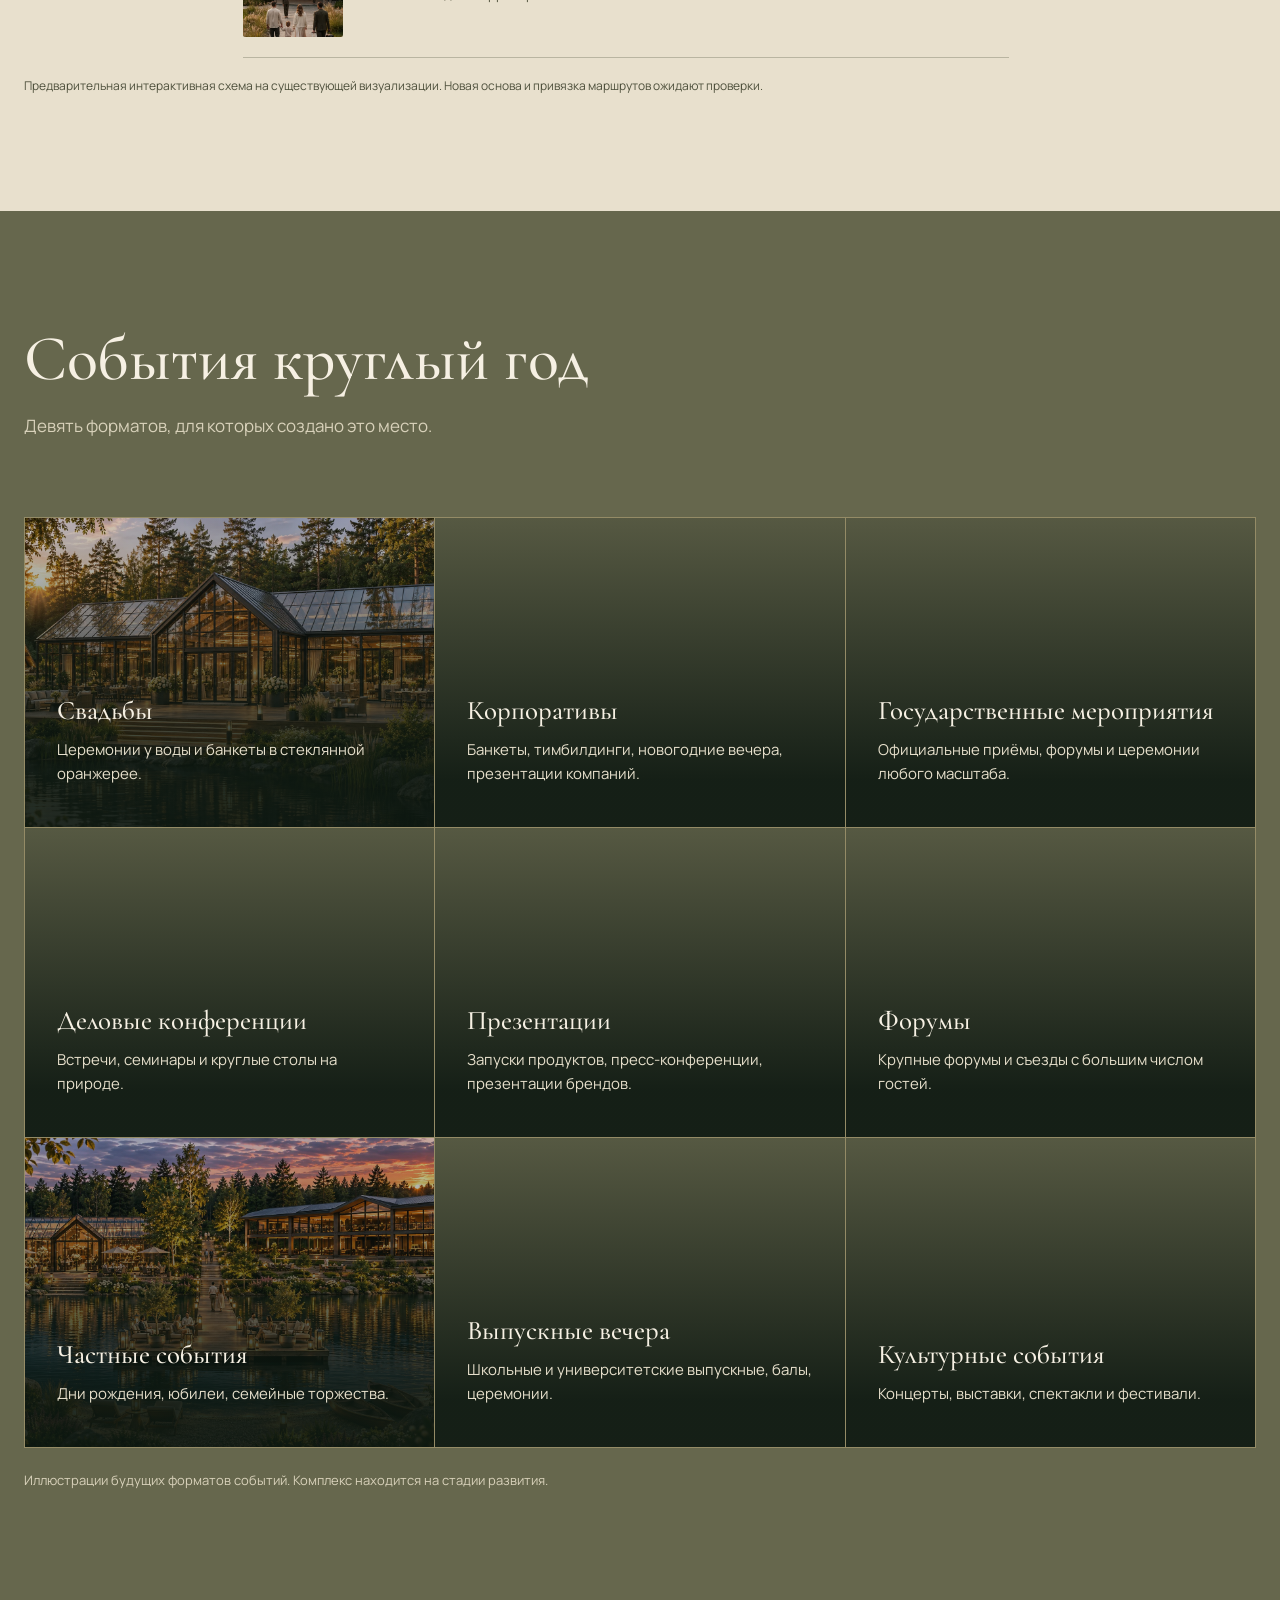
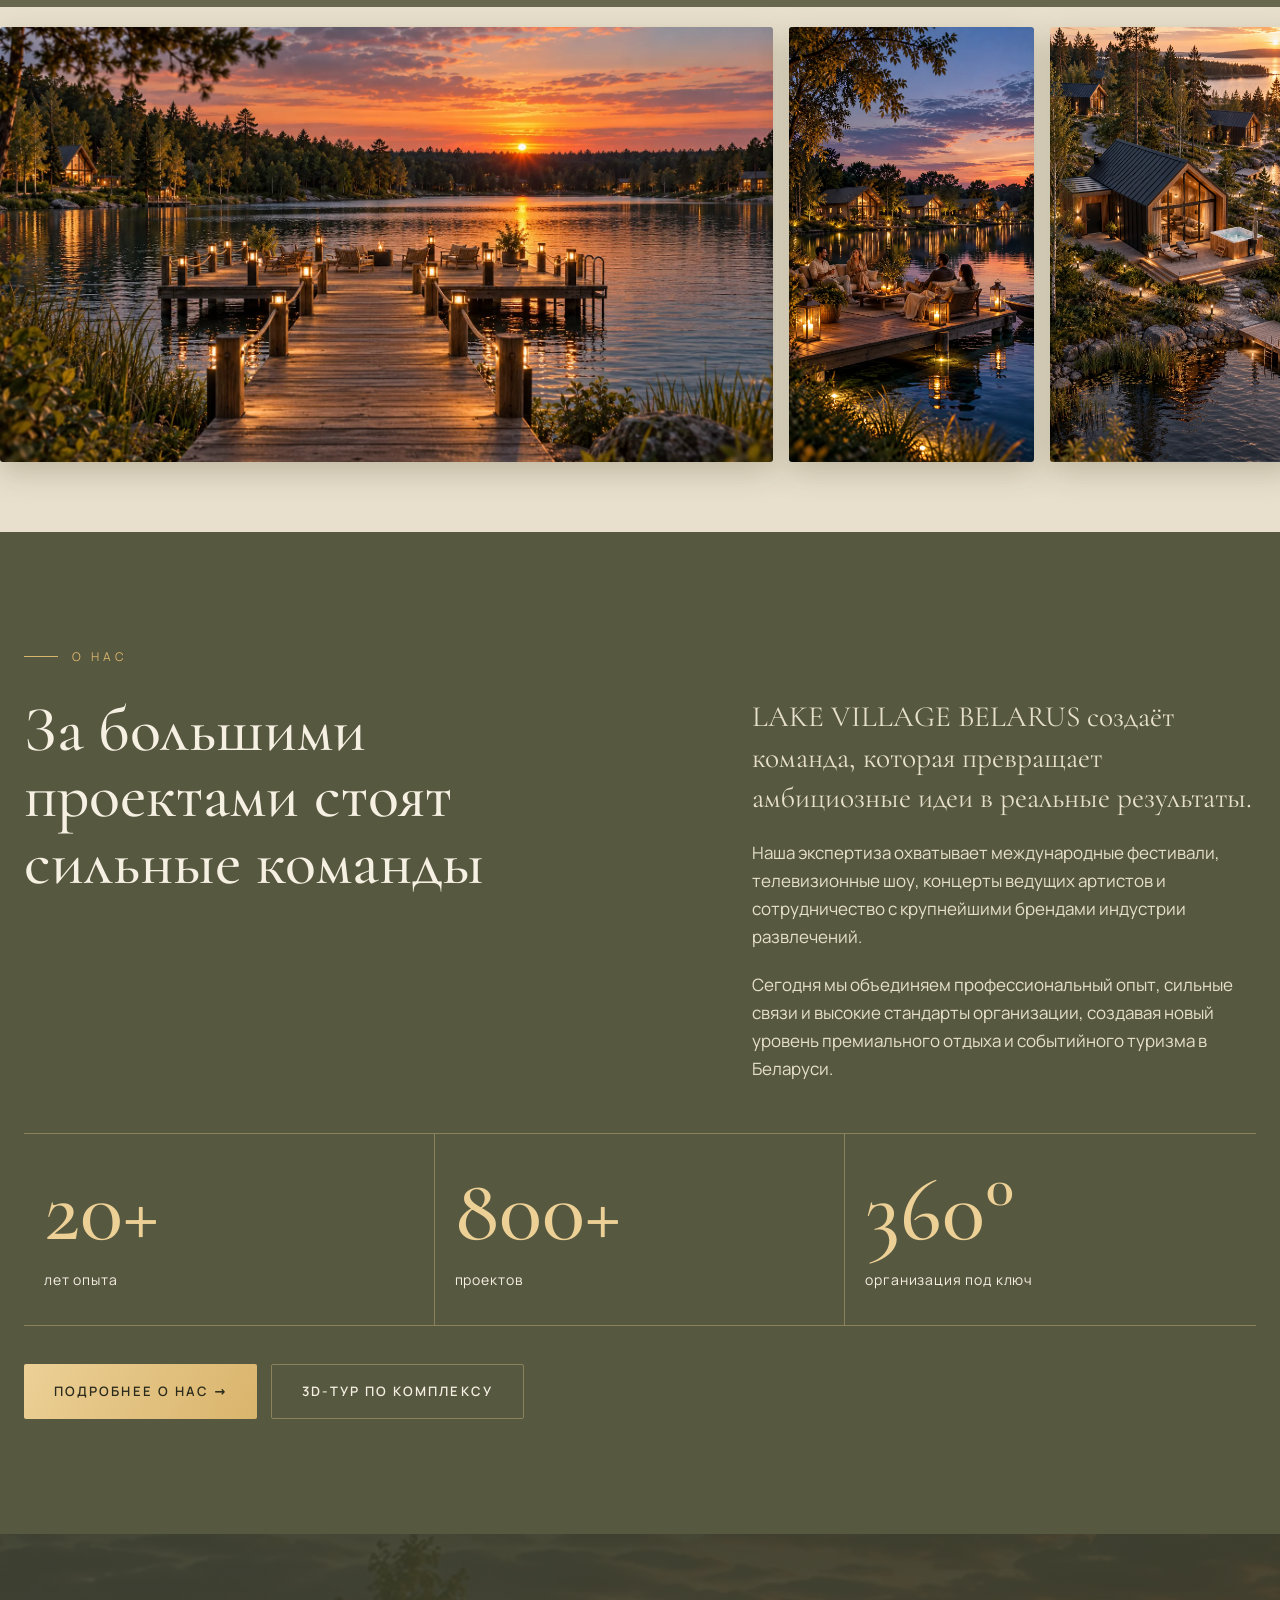
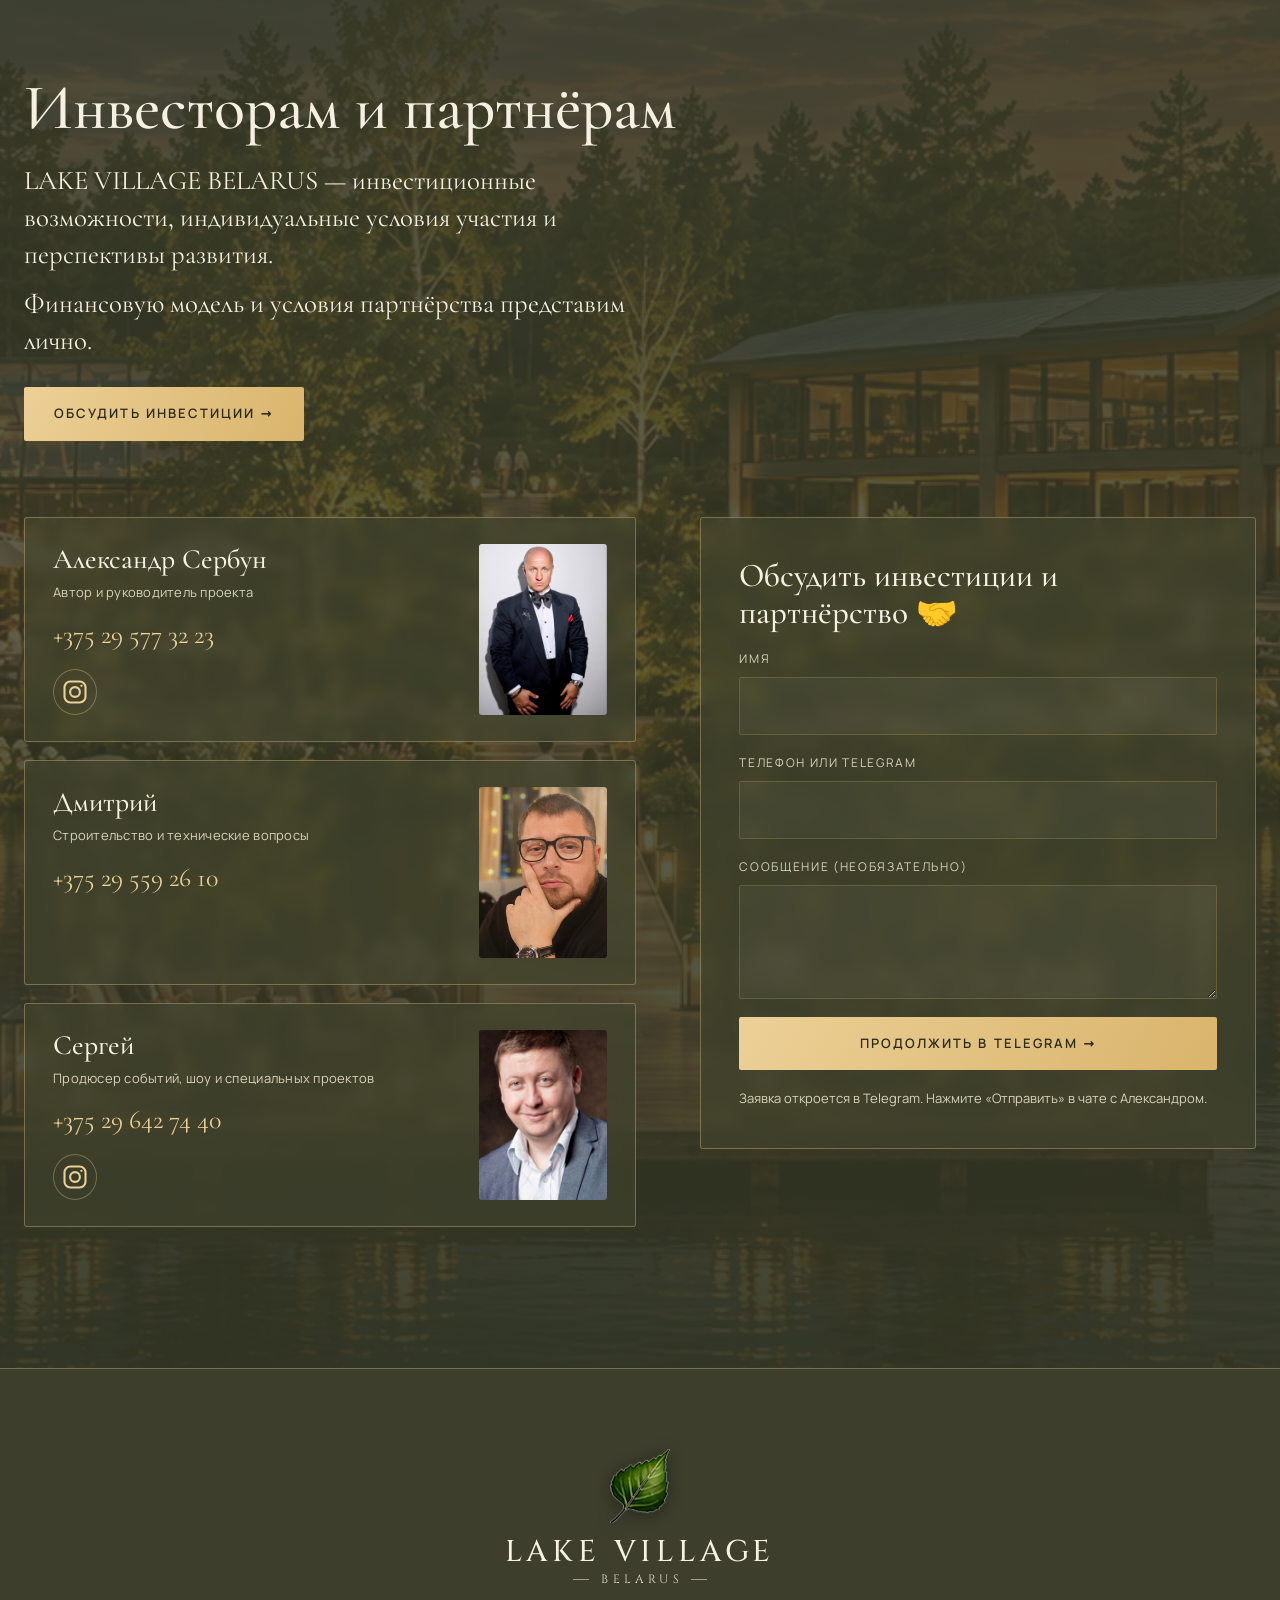
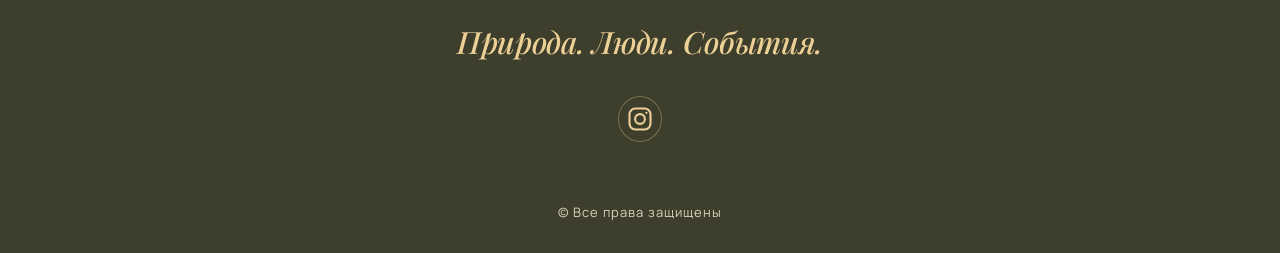
==== commit 1239d316: "Use Dmitry's full name and remove trailing periods from contact roles" ====
--- a/v2/index.html
+++ b/v2/index.html
@@ -248,13 +248,13 @@
           <a class="person__ig social-link" href="https://www.instagram.com/serbunby/" target="_blank" rel="noopener" aria-label="Instagram @serbunby" data-i18n-aria="instagram_alex" data-i18n-title="instagram_alex"><svg class="social-icon" viewBox="0 0 24 24" fill="none" aria-hidden="true"><rect x="3" y="3" width="18" height="18" rx="5" stroke="currentColor" stroke-width="1.8"/><circle cx="12" cy="12" r="4.2" stroke="currentColor" stroke-width="1.8"/><circle cx="17.5" cy="6.7" r="1" fill="currentColor"/></svg></a>
         </article>
         <article class="person reveal" style="--d:.1s">
-          <img class="person__photo" src="assets/img/contact-dima.jpg" alt="Дима" width="150" height="200" loading="lazy" decoding="async">
-          <div class="person__n"><b data-i18n="pr_d">Дима</b><span data-i18n="pr_c2">Строительство и технические вопросы.</span></div>
+          <img class="person__photo" src="assets/img/contact-dima.jpg" alt="Дмитрий" width="150" height="200" loading="lazy" decoding="async">
+          <div class="person__n"><b data-i18n="pr_d">Дмитрий</b><span data-i18n="pr_c2">Строительство и технические вопросы</span></div>
           <a class="person__tel" href="tel:+375295592610">+375 29 559 26 10</a>
         </article>
         <article class="person reveal" style="--d:.2s">
           <img class="person__photo" src="assets/img/contact-sergey.jpg" alt="Сергей" width="150" height="200" loading="lazy" decoding="async">
-          <div class="person__n"><b data-i18n="pr_s">Сергей</b><span data-i18n="pr_c">Продюсер событий, шоу и специальных проектов.</span></div>
+          <div class="person__n"><b data-i18n="pr_s">Сергей</b><span data-i18n="pr_c">Продюсер событий, шоу и специальных проектов</span></div>
           <a class="person__tel" href="tel:+375296427440">+375 29 642 74 40</a><a class="person__ig social-link" href="https://www.instagram.com/serbuns/" target="_blank" rel="noopener" aria-label="Instagram @serbuns" data-i18n-aria="instagram_sergey" data-i18n-title="instagram_sergey"><svg class="social-icon" viewBox="0 0 24 24" fill="none" aria-hidden="true"><rect x="3" y="3" width="18" height="18" rx="5" stroke="currentColor" stroke-width="1.8"/><circle cx="12" cy="12" r="4.2" stroke="currentColor" stroke-width="1.8"/><circle cx="17.5" cy="6.7" r="1" fill="currentColor"/></svg></a>
         </article>
       </div>
@@ -290,7 +290,7 @@
   <button class="modal__x" data-close aria-label="Close">×</button>
   <video id="filmVideo" controls playsinline preload="none" poster="assets/video/film-poster.jpg"></video>
 </div>
-<script src="js/copy.js?v=11"></script><script src="js/main.js?v=9"></script><script src="js/hero-video.js?v=7"></script><script src="js/interface.js?v=10"></script><script src="js/masterplan.js?v=8"></script>
+<script src="js/copy.js?v=12"></script><script src="js/main.js?v=9"></script><script src="js/hero-video.js?v=7"></script><script src="js/interface.js?v=10"></script><script src="js/masterplan.js?v=8"></script>
 </body>
 </html>
 
